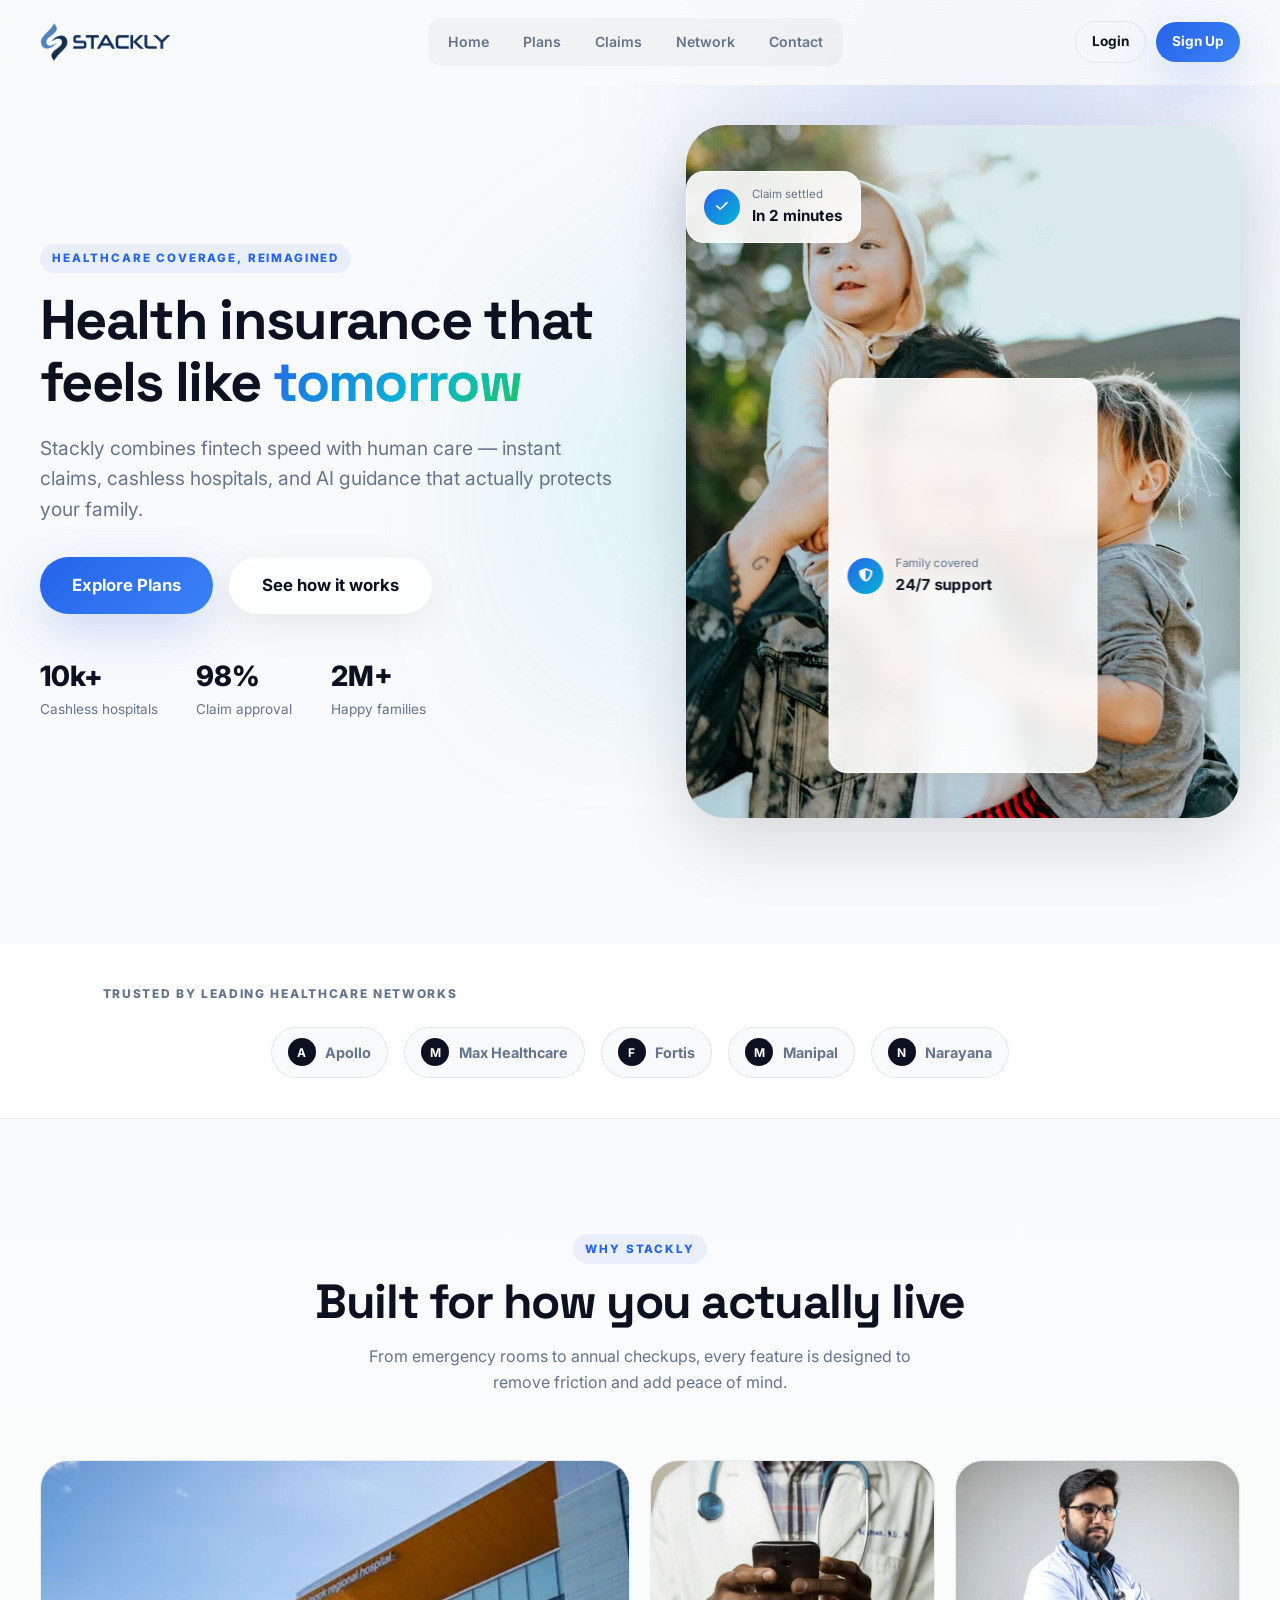
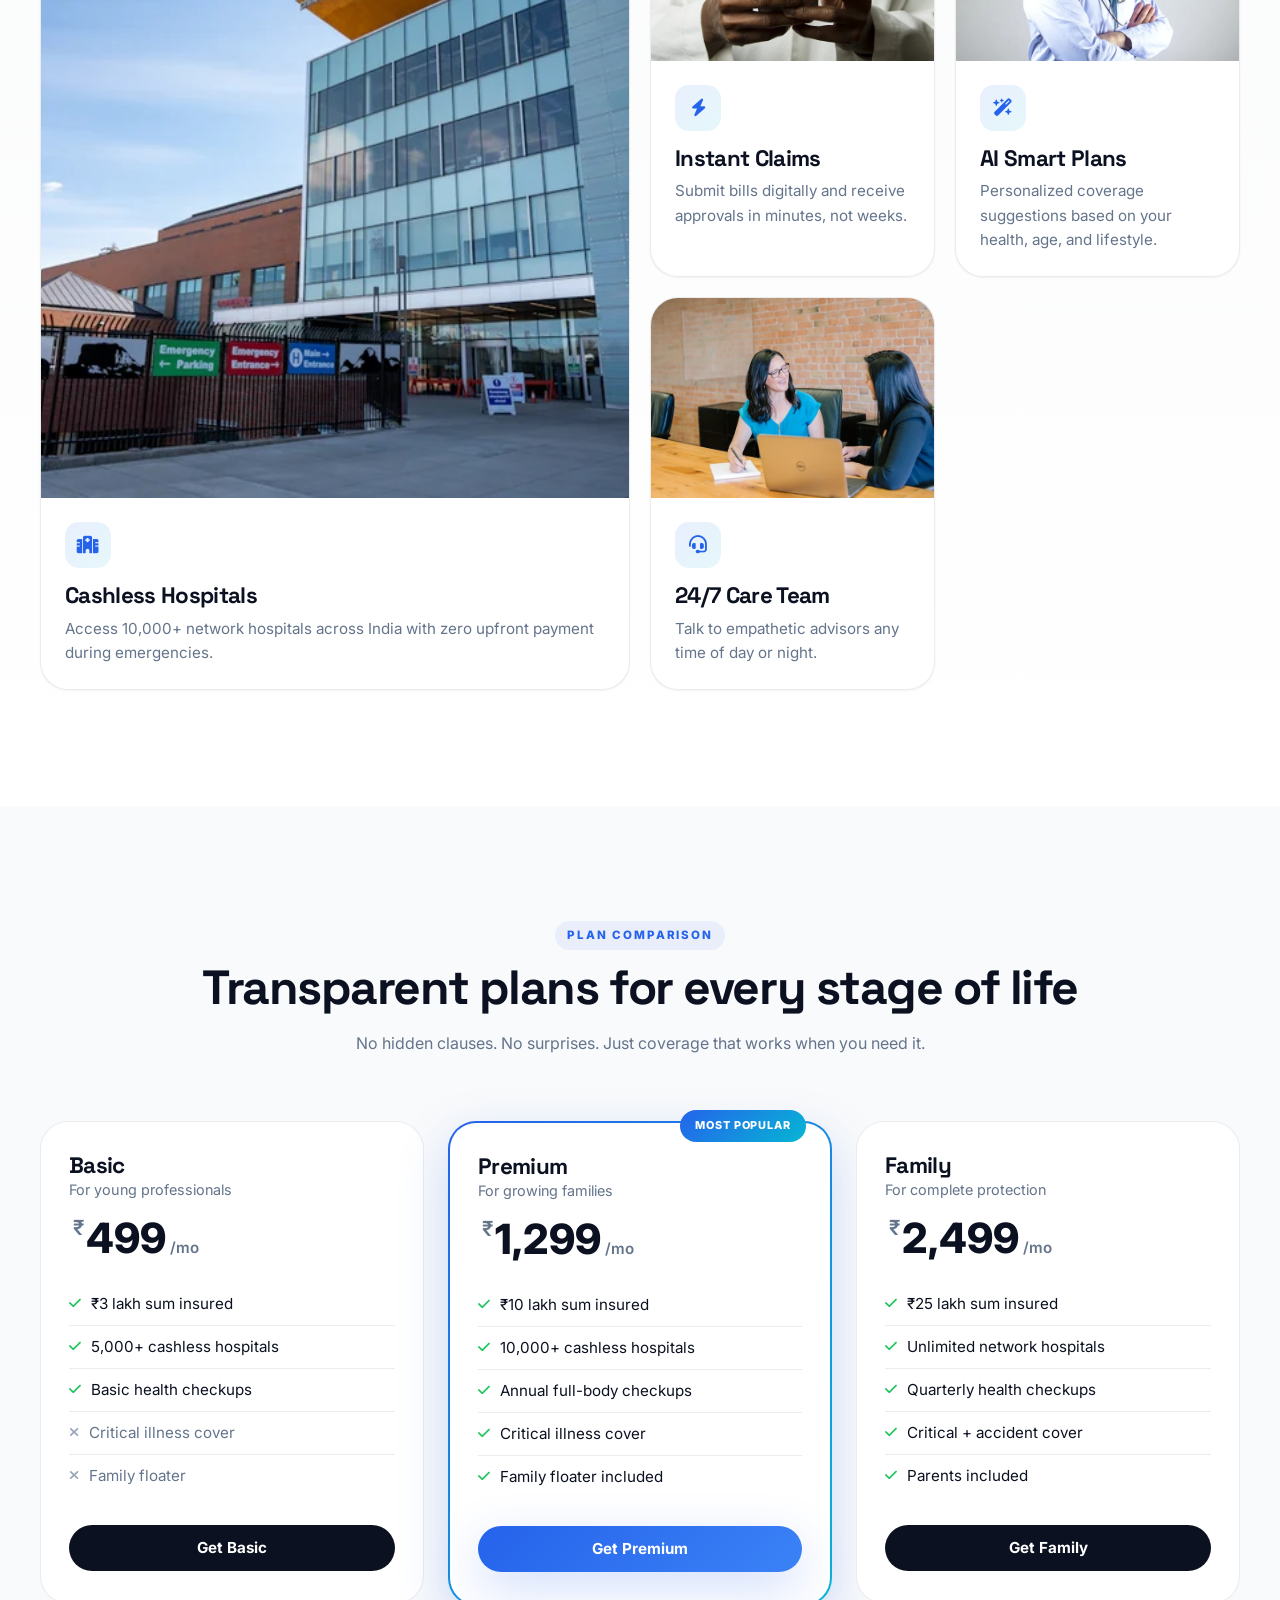
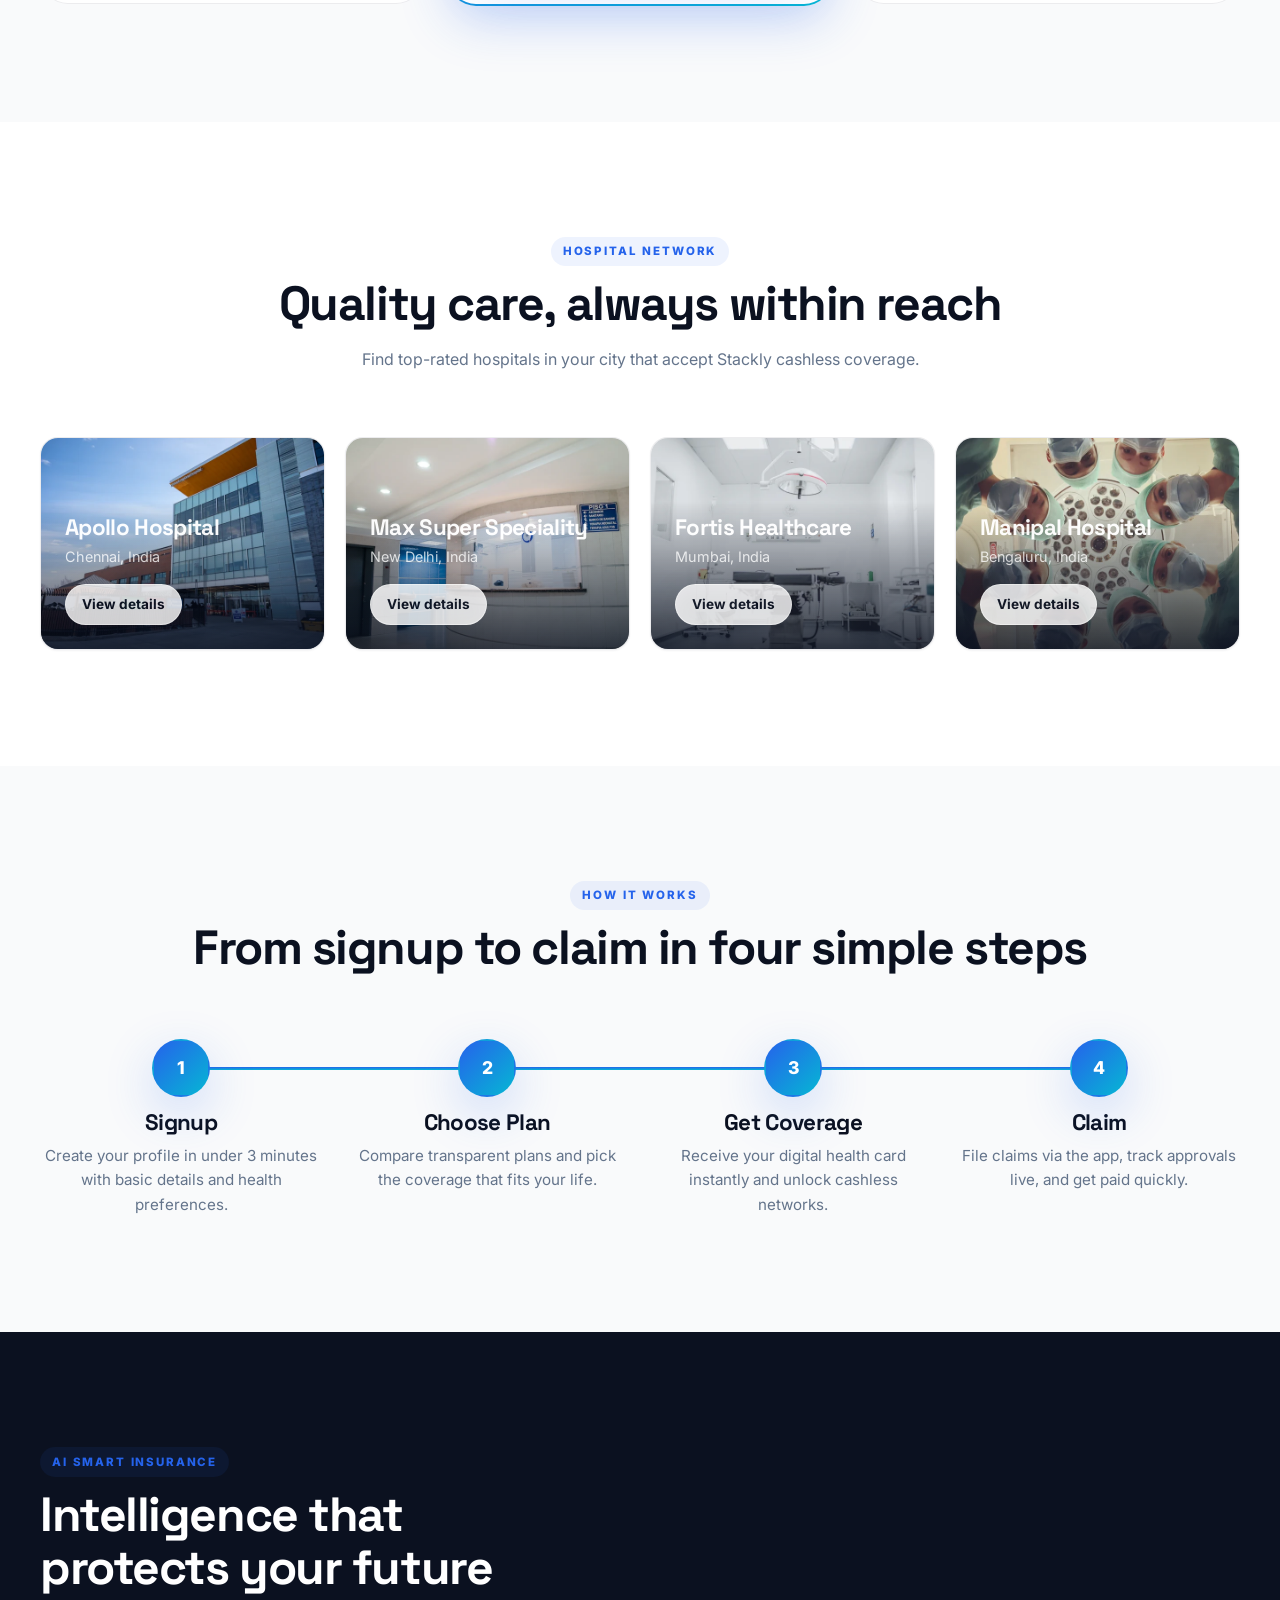
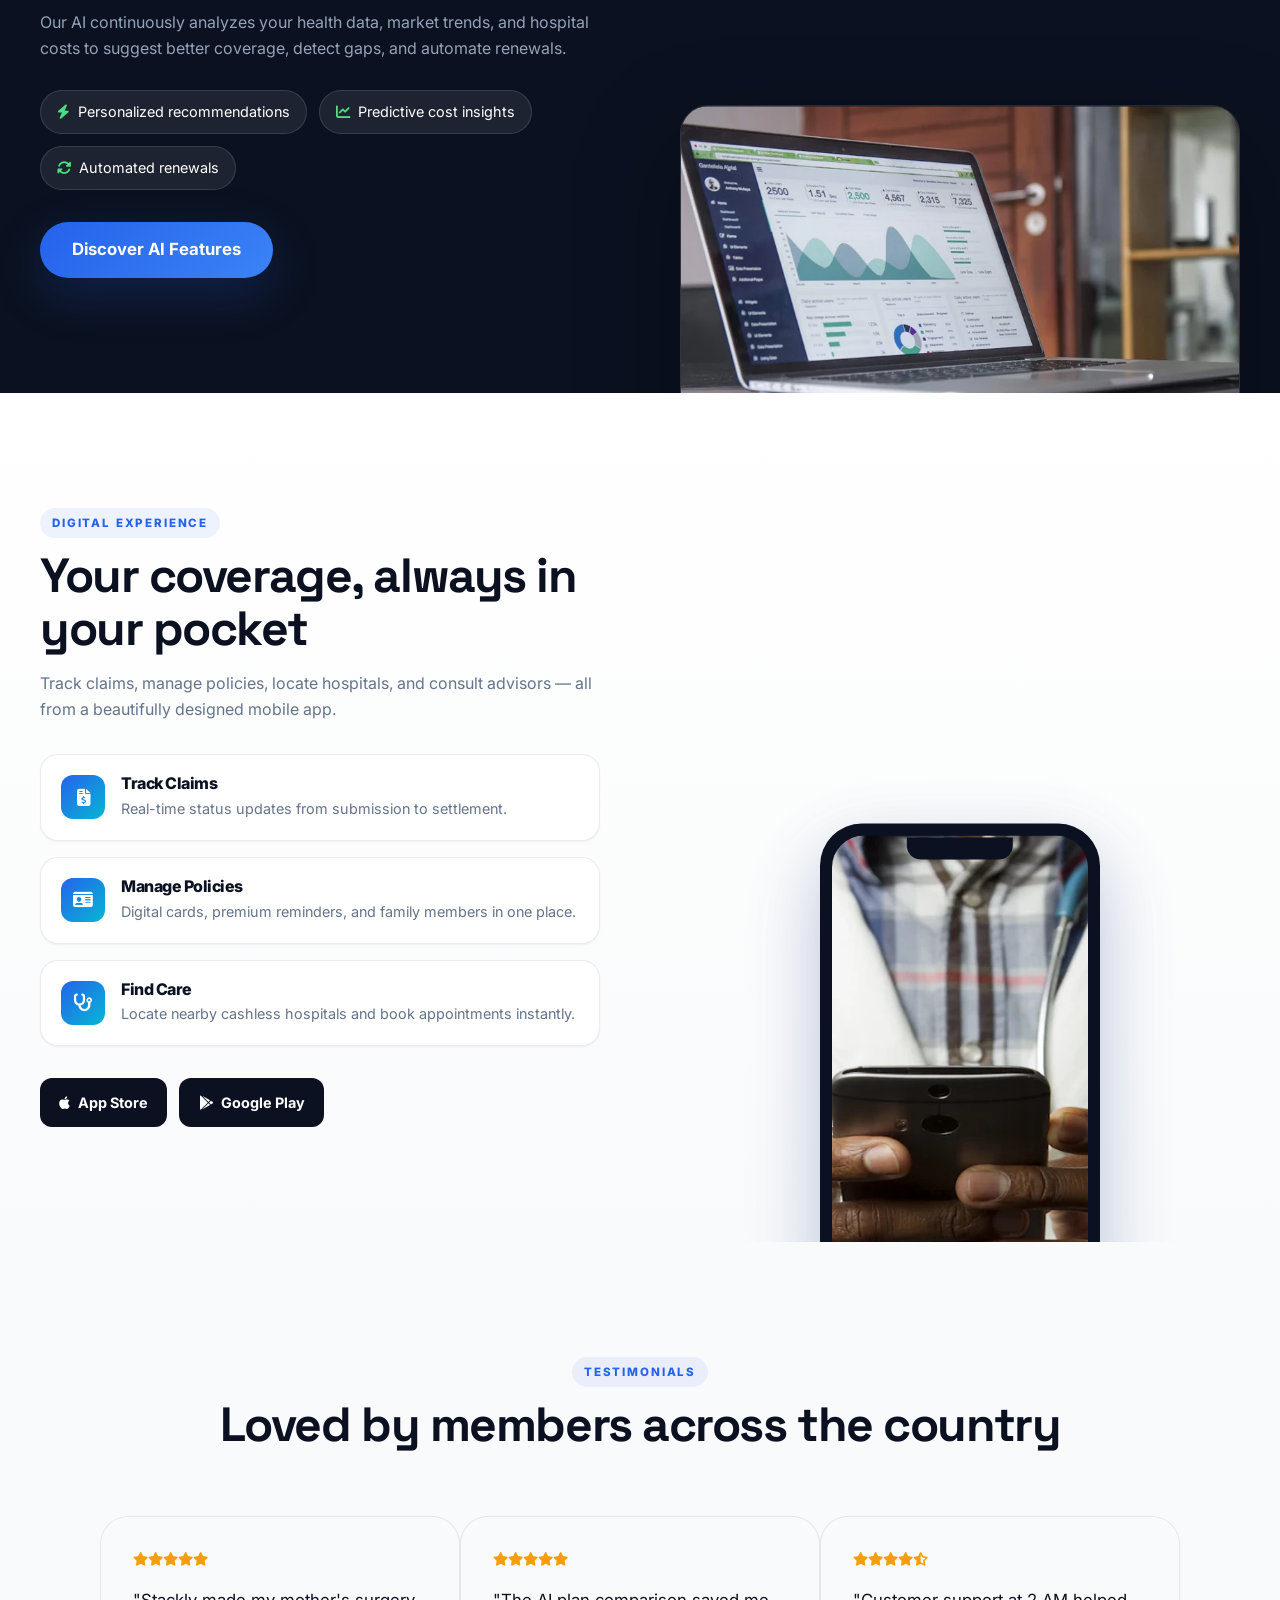
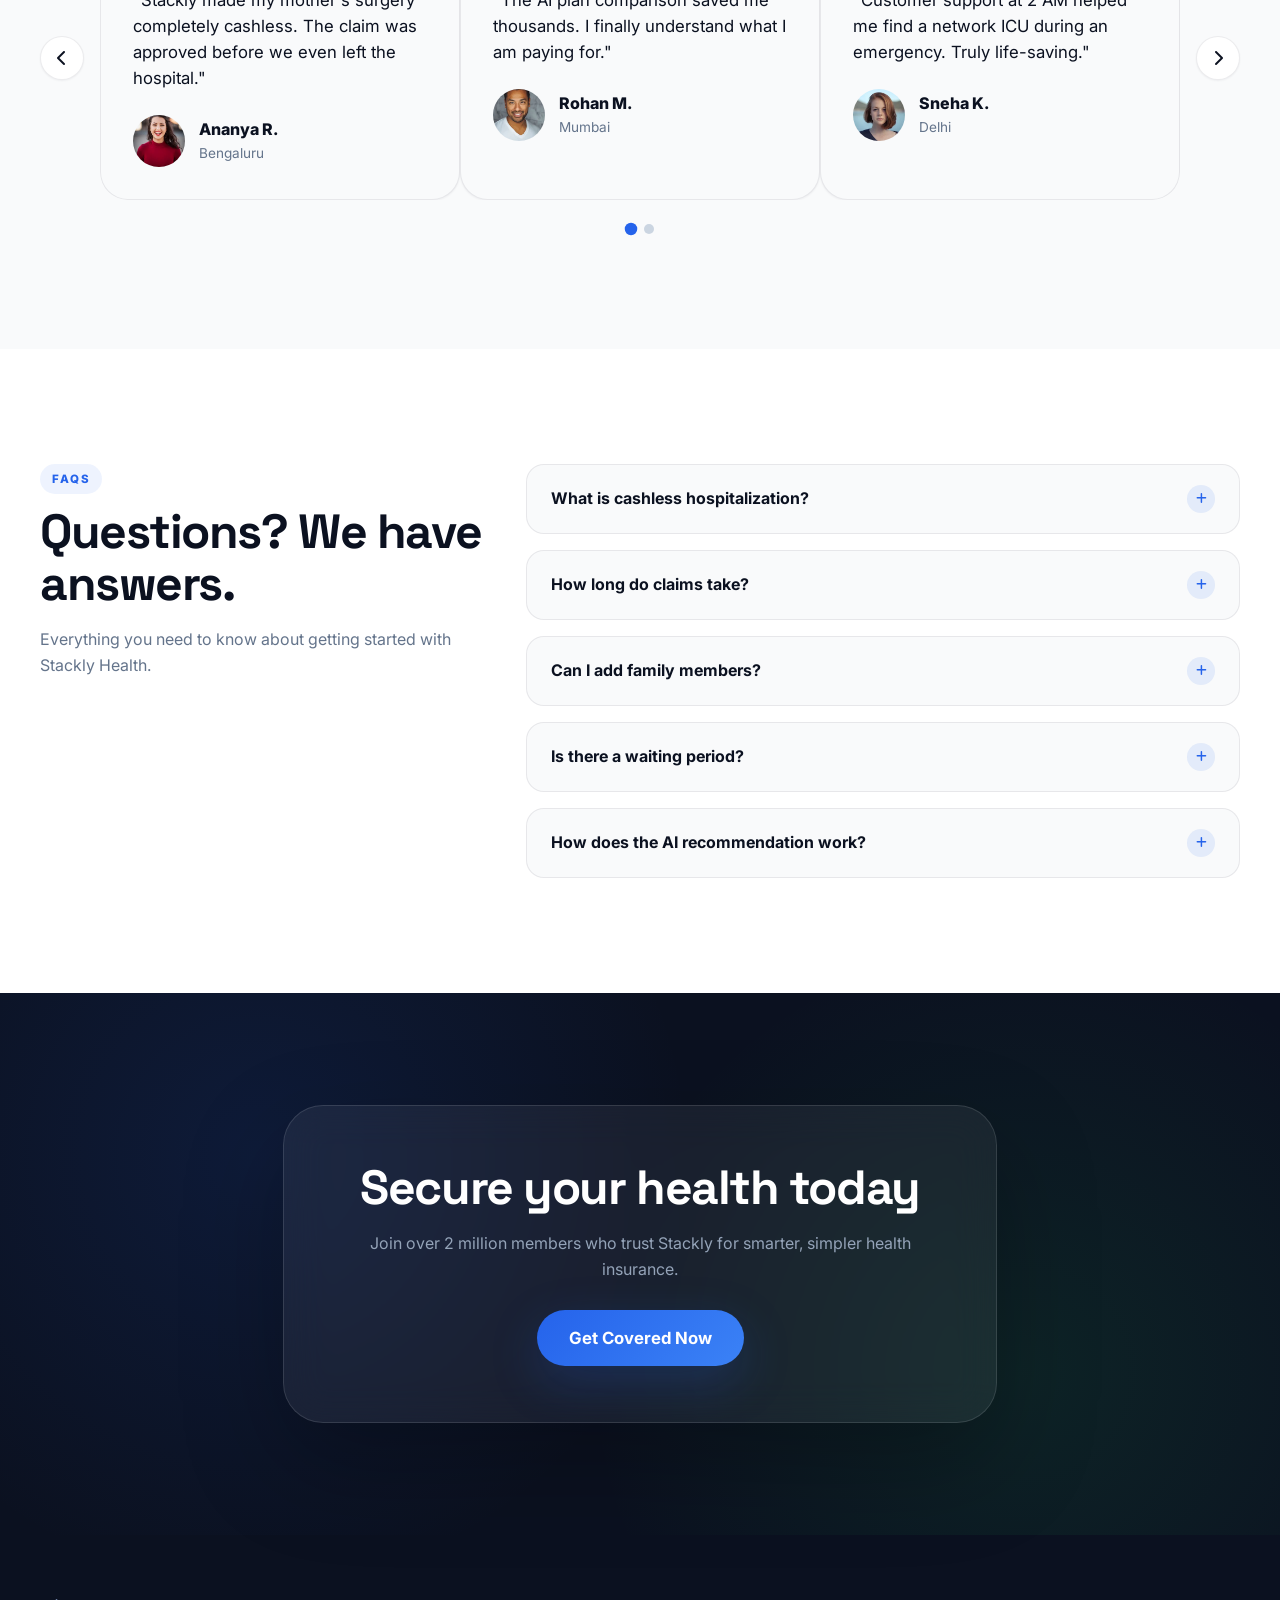
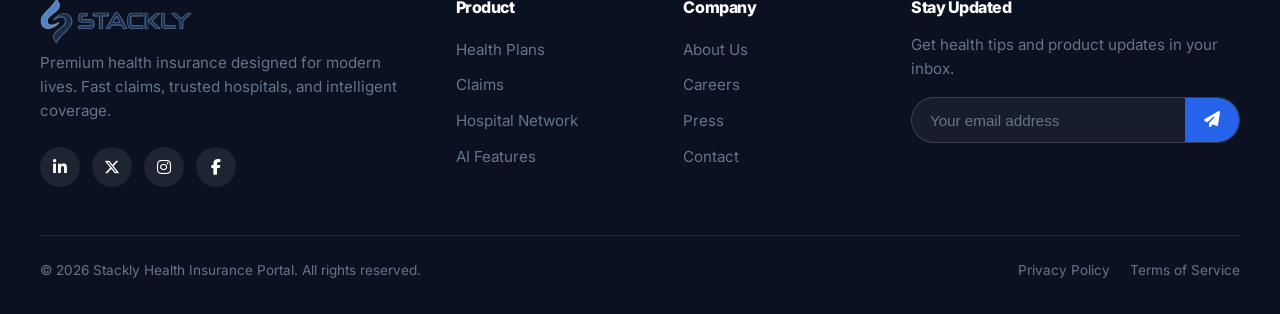
==== index.html @ 0a6baad3 "First commit" ====
<!DOCTYPE html>
<html lang="en">
<head>
  <meta charset="UTF-8" />
  <meta name="viewport" content="width=device-width, initial-scale=1.0" />
  <meta name="description" content="Stackly Health Insurance Portal - Smart health insurance, simplified." />
  <title>Stackly Health Insurance Portal</title>
  <link rel="preconnect" href="https://fonts.googleapis.com" />
  <link rel="preconnect" href="https://fonts.gstatic.com" crossorigin />
  <link href="https://fonts.googleapis.com/css2?family=Inter:wght@400;500;600;700;800&family=Space+Grotesk:wght@500;700&display=swap" rel="stylesheet" />
  <link rel="stylesheet" href="https://cdnjs.cloudflare.com/ajax/libs/font-awesome/6.5.1/css/all.min.css" />
  <link rel="stylesheet" href="styles.css" />
  <noscript><style>.reveal { opacity: 1; transform: none; }</style></noscript>
</head>
<body>
  <!-- SVG Filter for Logo Recolor -->
  <svg class="sr-only-svg" aria-hidden="true">
    <defs>
      <filter id="logoRecolor">
        <feColorMatrix type="saturate" values="0" result="gray"/>
        <feComponentTransfer result="blue">
          <feFuncR type="table" tableValues="0.145"/>
          <feFuncG type="table" tableValues="0.388"/>
          <feFuncB type="table" tableValues="0.922"/>
        </feComponentTransfer>
        <feBlend in="gray" in2="blue" mode="multiply" result="tinted"/>
        <feComponentTransfer>
          <feFuncA type="table" tableValues="0 1"/>
        </feComponentTransfer>
      </filter>
    </defs>
  </svg>

  <!-- HEADER -->
  <header class="site-header" id="header">
    <div class="container header-inner">
      <a href="index.html" class="logo" aria-label="Stackly Health home">
        <img class="logo-img" src="assets/images/logo-stackly.webp" alt="Stackly Health" width="1000" height="220" />
      </a>

      <!-- Mobile Nav Overlay -->
      <div class="mobile-nav-overlay" id="mobileNavOverlay" aria-hidden="true"></div>

      <!-- Mobile Nav Panel -->
      <nav class="mobile-nav" id="mainNav" aria-label="Primary navigation">
        <!-- Top: Brand + Close -->
        <div class="mn-header">
          <a href="#" class="mn-brand">
            <img class="mn-brand-img" src="assets/images/logo-stackly.webp" alt="Stackly Health" width="1000" height="220" />
          </a>
          <button class="mn-close" id="navClose" aria-label="Close menu">
            <i class="fa-solid fa-xmark"></i>
          </button>
        </div>

        <div class="mn-body">
          <!-- CTA Block -->
          <div class="mn-cta glass">
            <p class="mn-cta-title">Welcome to <strong>Stackly Health</strong></p>
            <p class="mn-cta-sub">Your trusted partner in smart healthcare coverage.</p>
            <div class="mn-cta-btns">
              <a href="login.html" class="btn btn-ghost btn-sm">Login</a>
              <a href="signup.html" class="btn btn-primary btn-sm">Sign Up</a>
            </div>
          </div>

          <!-- Primary Nav -->
          <div class="mn-section mn-nav-section">
            <span class="mn-section-label">Navigation</span>
            <ul class="mn-nav-list">
              <li><a href="index.html" class="mn-nav-link active"><span class="mn-nav-icon"><i class="fa-solid fa-house"></i></span><span class="mn-nav-label">Home</span><i class="fa-solid fa-chevron-right mn-nav-arrow"></i></a></li>
              <li><a href="plans.html" class="mn-nav-link"><span class="mn-nav-icon"><i class="fa-solid fa-gem"></i></span><span class="mn-nav-label">Plans</span><i class="fa-solid fa-chevron-right mn-nav-arrow"></i></a></li>
              <li><a href="claims.html" class="mn-nav-link"><span class="mn-nav-icon"><i class="fa-solid fa-file-lines"></i></span><span class="mn-nav-label">Claims</span><i class="fa-solid fa-chevron-right mn-nav-arrow"></i></a></li>
              <li><a href="network.html" class="mn-nav-link"><span class="mn-nav-icon"><i class="fa-solid fa-hospital"></i></span><span class="mn-nav-label">Network</span><i class="fa-solid fa-chevron-right mn-nav-arrow"></i></a></li>
              <li><a href="contact.html" class="mn-nav-link"><span class="mn-nav-icon"><i class="fa-solid fa-envelope"></i></span><span class="mn-nav-label">Contact</span><i class="fa-solid fa-chevron-right mn-nav-arrow"></i></a></li>
            </ul>
          </div>

          <!-- Quick Actions -->
          <div class="mn-section">
            <span class="mn-section-label">Quick Actions</span>
            <div class="mn-quick-grid">
              <a href="claims.html" class="mn-quick-pill"><i class="fa-solid fa-file-medical"></i> File a Claim</a>
              <a href="claims.html" class="mn-quick-pill"><i class="fa-solid fa-magnifying-glass-location"></i> Track Claim</a>
              <a href="network.html" class="mn-quick-pill"><i class="fa-solid fa-stethoscope"></i> Find Hospitals</a>
            </div>
          </div>

          <!-- Feature Block -->
          <div class="mn-feature">
            <div class="mn-feature-inner">
              <div class="mn-feature-stat"><i class="fa-solid fa-hospital"></i><strong>10,000+</strong><span>Cashless Hospitals</span></div>
              <div class="mn-feature-stat"><i class="fa-solid fa-chart-line"></i><strong>98%</strong><span>Claim Success</span></div>
            </div>
          </div>

          <!-- Support -->
          <div class="mn-section">
            <span class="mn-section-label">Support</span>
            <div class="mn-support-list">
              <a href="tel:+18001234567" class="mn-support-item"><span class="mn-support-icon"><i class="fa-solid fa-phone"></i></span><div><strong>Call Us</strong><span>+1 (800) 123-4567</span></div></a>
              <a href="mailto:support@stackly.health" class="mn-support-item"><span class="mn-support-icon"><i class="fa-solid fa-envelope"></i></span><div><strong>Email Support</strong><span>support@stackly.health</span></div></a>
            </div>
          </div>
        </div>

        <!-- Footer Mini -->
        <div class="mn-footer">
          <div class="mn-social">
            <a href="#" aria-label="Facebook"><i class="fa-brands fa-facebook-f"></i></a>
            <a href="#" aria-label="Twitter"><i class="fa-brands fa-x-twitter"></i></a>
            <a href="#" aria-label="LinkedIn"><i class="fa-brands fa-linkedin-in"></i></a>
            <a href="#" aria-label="Instagram"><i class="fa-brands fa-instagram"></i></a>
          </div>
          <p>&copy; 2026 Stackly Health. All rights reserved.</p>
        </div>

        <!-- Desktop-only actions -->
        <div class="mn-desktop-actions">
          <a href="login.html" class="btn btn-ghost btn-sm">Login</a>
          <a href="signup.html" class="btn btn-primary btn-sm">Sign Up</a>
        </div>
      </nav>

      <button class="menu-toggle" id="menuToggle" aria-label="Open menu" aria-expanded="false" aria-controls="mainNav">
        <span></span><span></span><span></span>
      </button>
    </div>
  </header>

  <main>
    <!-- HERO -->
    <section class="hero" id="hero">
      <div class="hero-glow" aria-hidden="true"></div>
      <div class="container hero-grid">
        <div class="hero-content">
          <span class="eyebrow">Healthcare coverage, reimagined</span>
          <h1>Health insurance that feels like <span class="gradient-text">tomorrow</span></h1>
          <p class="hero-sub">Stackly combines fintech speed with human care — instant claims, cashless hospitals, and AI guidance that actually protects your family.</p>
          <div class="hero-actions">
            <a href="#plans" class="btn btn-primary btn-lg">Explore Plans</a>
            <a href="#how-it-works" class="btn btn-glass btn-lg">See how it works</a>
          </div>
          <div class="hero-stats">
            <div class="stat"><strong>10k+</strong><span>Cashless hospitals</span></div>
            <div class="stat"><strong>98%</strong><span>Claim approval</span></div>
            <div class="stat"><strong>2M+</strong><span>Happy families</span></div>
          </div>
        </div>
        <div class="hero-visual">
          <div class="hero-image-wrap">
            <img src="assets/images/hero.webp" alt="Happy father with his children outdoors" width="900" height="1125" />
          </div>
          <div class="floating-card card-1">
            <div class="floating-icon"><i class="fa-solid fa-check"></i></div>
            <div><span>Claim settled</span><strong>In 2 minutes</strong></div>
          </div>
          <div class="floating-card card-2">
            <div class="floating-icon"><i class="fa-solid fa-shield-halved"></i></div>
            <div><span>Family covered</span><strong>24/7 support</strong></div>
          </div>
        </div>
      </div>
    </section>

    <!-- PARTNERS -->
    <section class="partners" id="partners" aria-label="Partner hospitals">
      <div class="container">
        <p class="partners-label">Trusted by leading healthcare networks</p>
        <div class="partners-row">
          <div class="partner-logo"><span class="partner-mark">A</span><span>Apollo</span></div>
          <div class="partner-logo"><span class="partner-mark">M</span><span>Max Healthcare</span></div>
          <div class="partner-logo"><span class="partner-mark">F</span><span>Fortis</span></div>
          <div class="partner-logo"><span class="partner-mark">M</span><span>Manipal</span></div>
          <div class="partner-logo"><span class="partner-mark">N</span><span>Narayana</span></div>
        </div>
      </div>
    </section>

    <!-- WHY STACKLY -->
    <section class="why" id="why-stackly">
      <div class="container">
        <div class="section-head reveal">
          <span class="eyebrow">Why Stackly</span>
          <h2>Built for how you actually live</h2>
          <p>From emergency rooms to annual checkups, every feature is designed to remove friction and add peace of mind.</p>
        </div>
        <div class="bento-grid">
          <article class="bento-card bento-lg reveal" style="--stagger:0.1s">
            <div class="bento-media"><img src="assets/images/why-hospital.webp" alt="Modern hospital building exterior" width="640" height="480" /></div>
            <div class="bento-body">
              <div class="bento-icon"><i class="fa-solid fa-hospital"></i></div>
              <h3>Cashless Hospitals</h3>
              <p>Access 10,000+ network hospitals across India with zero upfront payment during emergencies.</p>
            </div>
          </article>
          <article class="bento-card reveal" style="--stagger:0.2s">
            <div class="bento-media"><img src="assets/images/why-claims.webp" alt="Doctor using smartphone for instant claims" width="640" height="480" /></div>
            <div class="bento-body">
              <div class="bento-icon"><i class="fa-solid fa-bolt"></i></div>
              <h3>Instant Claims</h3>
              <p>Submit bills digitally and receive approvals in minutes, not weeks.</p>
            </div>
          </article>
          <article class="bento-card reveal" style="--stagger:0.3s">
            <div class="bento-media"><img src="assets/images/why-ai.webp" alt="Doctor portrait representing AI recommendations" width="640" height="480" /></div>
            <div class="bento-body">
              <div class="bento-icon"><i class="fa-solid fa-wand-magic-sparkles"></i></div>
              <h3>AI Smart Plans</h3>
              <p>Personalized coverage suggestions based on your health, age, and lifestyle.</p>
            </div>
          </article>
          <article class="bento-card reveal" style="--stagger:0.4s">
            <div class="bento-media"><img src="assets/images/why-support.webp" alt="Healthcare consultation for support" width="640" height="480" /></div>
            <div class="bento-body">
              <div class="bento-icon"><i class="fa-solid fa-headset"></i></div>
              <h3>24/7 Care Team</h3>
              <p>Talk to empathetic advisors any time of day or night.</p>
            </div>
          </article>
        </div>
      </div>
    </section>

    <!-- PLANS -->
    <section class="plans" id="plans">
      <div class="container">
        <div class="section-head reveal">
          <span class="eyebrow">Plan Comparison</span>
          <h2>Transparent plans for every stage of life</h2>
          <p>No hidden clauses. No surprises. Just coverage that works when you need it.</p>
        </div>
        <div class="plans-grid">
          <article class="plan-card reveal" style="--stagger:0.1s">
            <h3>Basic</h3>
            <p class="plan-for">For young professionals</p>
            <div class="plan-price"><span class="currency">₹</span>499<span>/mo</span></div>
            <ul class="plan-features">
              <li><i class="fa-solid fa-check"></i> ₹3 lakh sum insured</li>
              <li><i class="fa-solid fa-check"></i> 5,000+ cashless hospitals</li>
              <li><i class="fa-solid fa-check"></i> Basic health checkups</li>
              <li class="missing"><i class="fa-solid fa-xmark"></i> Critical illness cover</li>
              <li class="missing"><i class="fa-solid fa-xmark"></i> Family floater</li>
            </ul>
            <a href="#" class="btn btn-secondary btn-block">Get Basic</a>
          </article>

          <article class="plan-card plan-featured reveal" style="--stagger:0.2s">
            <div class="plan-badge">Most Popular</div>
            <h3>Premium</h3>
            <p class="plan-for">For growing families</p>
            <div class="plan-price"><span class="currency">₹</span>1,299<span>/mo</span></div>
            <ul class="plan-features">
              <li><i class="fa-solid fa-check"></i> ₹10 lakh sum insured</li>
              <li><i class="fa-solid fa-check"></i> 10,000+ cashless hospitals</li>
              <li><i class="fa-solid fa-check"></i> Annual full-body checkups</li>
              <li><i class="fa-solid fa-check"></i> Critical illness cover</li>
              <li><i class="fa-solid fa-check"></i> Family floater included</li>
            </ul>
            <a href="#" class="btn btn-primary btn-block">Get Premium</a>
          </article>

          <article class="plan-card reveal" style="--stagger:0.3s">
            <h3>Family</h3>
            <p class="plan-for">For complete protection</p>
            <div class="plan-price"><span class="currency">₹</span>2,499<span>/mo</span></div>
            <ul class="plan-features">
              <li><i class="fa-solid fa-check"></i> ₹25 lakh sum insured</li>
              <li><i class="fa-solid fa-check"></i> Unlimited network hospitals</li>
              <li><i class="fa-solid fa-check"></i> Quarterly health checkups</li>
              <li><i class="fa-solid fa-check"></i> Critical + accident cover</li>
              <li><i class="fa-solid fa-check"></i> Parents included</li>
            </ul>
            <a href="#" class="btn btn-secondary btn-block">Get Family</a>
          </article>
        </div>
      </div>
    </section>

    <!-- HOSPITAL NETWORK -->
    <section class="hospitals" id="hospitals">
      <div class="container">
        <div class="section-head reveal">
          <span class="eyebrow">Hospital Network</span>
          <h2>Quality care, always within reach</h2>
          <p>Find top-rated hospitals in your city that accept Stackly cashless coverage.</p>
        </div>
        <div class="hospital-grid">
          <article class="hospital-card reveal" style="--stagger:0.1s">
            <div class="hospital-image"><img src="assets/images/hospital-1.webp" alt="Apollo Hospital building" width="640" height="480" /></div>
            <div class="hospital-overlay">
              <h3>Apollo Hospital</h3>
              <p>Chennai, India</p>
              <a href="#" class="btn btn-sm btn-glass">View details</a>
            </div>
          </article>
          <article class="hospital-card reveal" style="--stagger:0.2s">
            <div class="hospital-image"><img src="assets/images/hospital-2.webp" alt="Max Super Speciality reception" width="640" height="480" /></div>
            <div class="hospital-overlay">
              <h3>Max Super Speciality</h3>
              <p>New Delhi, India</p>
              <a href="#" class="btn btn-sm btn-glass">View details</a>
            </div>
          </article>
          <article class="hospital-card reveal" style="--stagger:0.3s">
            <div class="hospital-image"><img src="assets/images/hospital-3.webp" alt="Fortis operating room" width="640" height="480" /></div>
            <div class="hospital-overlay">
              <h3>Fortis Healthcare</h3>
              <p>Mumbai, India</p>
              <a href="#" class="btn btn-sm btn-glass">View details</a>
            </div>
          </article>
          <article class="hospital-card reveal" style="--stagger:0.4s">
            <div class="hospital-image"><img src="assets/images/hospital-4.webp" alt="Manipal surgical team" width="640" height="480" /></div>
            <div class="hospital-overlay">
              <h3>Manipal Hospital</h3>
              <p>Bengaluru, India</p>
              <a href="#" class="btn btn-sm btn-glass">View details</a>
            </div>
          </article>
        </div>
      </div>
    </section>

    <!-- HOW IT WORKS -->
    <section class="how-it-works" id="how-it-works">
      <div class="container">
        <div class="section-head reveal">
          <span class="eyebrow">How It Works</span>
          <h2>From signup to claim in four simple steps</h2>
        </div>
        <div class="steps">
          <div class="step-line" aria-hidden="true"><span></span></div>
          <article class="step-card reveal" style="--stagger:0.1s">
            <div class="step-number">1</div>
            <h3>Signup</h3>
            <p>Create your profile in under 3 minutes with basic details and health preferences.</p>
          </article>
          <article class="step-card reveal" style="--stagger:0.2s">
            <div class="step-number">2</div>
            <h3>Choose Plan</h3>
            <p>Compare transparent plans and pick the coverage that fits your life.</p>
          </article>
          <article class="step-card reveal" style="--stagger:0.3s">
            <div class="step-number">3</div>
            <h3>Get Coverage</h3>
            <p>Receive your digital health card instantly and unlock cashless networks.</p>
          </article>
          <article class="step-card reveal" style="--stagger:0.4s">
            <div class="step-number">4</div>
            <h3>Claim</h3>
            <p>File claims via the app, track approvals live, and get paid quickly.</p>
          </article>
        </div>
      </div>
    </section>

    <!-- AI SMART INSURANCE -->
    <section class="ai" id="ai-insurance">
      <div class="container ai-grid">
        <div class="ai-content reveal">
          <span class="eyebrow">AI Smart Insurance</span>
          <h2>Intelligence that protects your future</h2>
          <p>Our AI continuously analyzes your health data, market trends, and hospital costs to suggest better coverage, detect gaps, and automate renewals.</p>
          <div class="ai-chips">
            <span class="chip"><i class="fa-solid fa-bolt"></i> Personalized recommendations</span>
            <span class="chip"><i class="fa-solid fa-chart-line"></i> Predictive cost insights</span>
            <span class="chip"><i class="fa-solid fa-rotate"></i> Automated renewals</span>
          </div>
          <a href="#" class="btn btn-primary btn-lg">Discover AI Features</a>
        </div>
        <div class="ai-visual reveal" style="--stagger:0.2s">
          <div class="glass-frame">
            <img src="assets/images/ai-dashboard.webp" alt="AI analytics dashboard on laptop" width="800" height="600" />
          </div>
        </div>
      </div>
    </section>

    <!-- MOBILE APP -->
    <section class="mobile-app" id="mobile-app">
      <div class="container mobile-grid">
        <div class="mobile-visual reveal">
          <div class="phone-mockup">
            <div class="phone-notch"></div>
            <div class="phone-screen">
              <img src="assets/images/mobile-screen.webp" alt="Stackly mobile app screen with doctor using phone" width="360" height="640" />
            </div>
          </div>
        </div>
        <div class="mobile-content reveal" style="--stagger:0.2s">
          <span class="eyebrow">Digital Experience</span>
          <h2>Your coverage, always in your pocket</h2>
          <p>Track claims, manage policies, locate hospitals, and consult advisors — all from a beautifully designed mobile app.</p>
          <div class="mobile-features">
            <div class="mobile-feature">
              <div class="mobile-icon"><i class="fa-solid fa-file-invoice-dollar"></i></div>
              <div>
                <h3>Track Claims</h3>
                <p>Real-time status updates from submission to settlement.</p>
              </div>
            </div>
            <div class="mobile-feature">
              <div class="mobile-icon"><i class="fa-solid fa-id-card"></i></div>
              <div>
                <h3>Manage Policies</h3>
                <p>Digital cards, premium reminders, and family members in one place.</p>
              </div>
            </div>
            <div class="mobile-feature">
              <div class="mobile-icon"><i class="fa-solid fa-stethoscope"></i></div>
              <div>
                <h3>Find Care</h3>
                <p>Locate nearby cashless hospitals and book appointments instantly.</p>
              </div>
            </div>
          </div>
          <div class="store-badges">
            <a href="#" aria-label="Download on App Store"><i class="fa-brands fa-apple"></i> App Store</a>
            <a href="#" aria-label="Get it on Google Play"><i class="fa-brands fa-google-play"></i> Google Play</a>
          </div>
        </div>
      </div>
    </section>

    <!-- TESTIMONIALS -->
    <section class="testimonials" id="testimonials">
      <div class="container">
        <div class="section-head reveal">
          <span class="eyebrow">Testimonials</span>
          <h2>Loved by members across the country</h2>
        </div>
        <div class="slider reveal" aria-roledescription="carousel" aria-label="Member testimonials">
          <button class="slider-arrow prev" aria-label="Previous testimonial"><i class="fa-solid fa-chevron-left"></i></button>
          <div class="slider-viewport">
            <div class="slider-track" id="testimonialTrack">
              <article class="testimonial">
                <div class="stars"><i class="fa-solid fa-star"></i><i class="fa-solid fa-star"></i><i class="fa-solid fa-star"></i><i class="fa-solid fa-star"></i><i class="fa-solid fa-star"></i></div>
                <p class="quote">"Stackly made my mother's surgery completely cashless. The claim was approved before we even left the hospital."</p>
                <div class="author"><img src="assets/images/avatar-1.webp" alt="Ananya portrait" width="60" height="60" /><div><strong>Ananya R.</strong><span>Bengaluru</span></div></div>
              </article>
              <article class="testimonial">
                <div class="stars"><i class="fa-solid fa-star"></i><i class="fa-solid fa-star"></i><i class="fa-solid fa-star"></i><i class="fa-solid fa-star"></i><i class="fa-solid fa-star"></i></div>
                <p class="quote">"The AI plan comparison saved me thousands. I finally understand what I am paying for."</p>
                <div class="author"><img src="assets/images/avatar-2.webp" alt="Rohan portrait" width="60" height="60" /><div><strong>Rohan M.</strong><span>Mumbai</span></div></div>
              </article>
              <article class="testimonial">
                <div class="stars"><i class="fa-solid fa-star"></i><i class="fa-solid fa-star"></i><i class="fa-solid fa-star"></i><i class="fa-solid fa-star"></i><i class="fa-solid fa-star-half-stroke"></i></div>
                <p class="quote">"Customer support at 2 AM helped me find a network ICU during an emergency. Truly life-saving."</p>
                <div class="author"><img src="assets/images/avatar-3.webp" alt="Sneha portrait" width="60" height="60" /><div><strong>Sneha K.</strong><span>Delhi</span></div></div>
              </article>
              <article class="testimonial">
                <div class="stars"><i class="fa-solid fa-star"></i><i class="fa-solid fa-star"></i><i class="fa-solid fa-star"></i><i class="fa-solid fa-star"></i><i class="fa-solid fa-star"></i></div>
                <p class="quote">"Beautiful app, paperless claims, and transparent pricing. This is how insurance should be."</p>
                <div class="author"><img src="assets/images/avatar-4.webp" alt="Priya portrait" width="60" height="60" /><div><strong>Priya S.</strong><span>Hyderabad</span></div></div>
              </article>
            </div>
          </div>
          <button class="slider-arrow next" aria-label="Next testimonial"><i class="fa-solid fa-chevron-right"></i></button>
        </div>
        <div class="slider-dots" id="sliderDots"></div>
      </div>
    </section>

    <!-- FAQ -->
    <section class="faq" id="faq">
      <div class="container faq-grid">
        <div class="faq-head reveal">
          <span class="eyebrow">FAQs</span>
          <h2>Questions? We have answers.</h2>
          <p>Everything you need to know about getting started with Stackly Health.</p>
        </div>
        <div class="faq-list reveal" style="--stagger:0.2s">
          <div class="faq-item">
            <button class="faq-question" aria-expanded="false"><span>What is cashless hospitalization?</span><i class="fa-solid fa-plus"></i></button>
            <div class="faq-answer"><p>Cashless hospitalization lets you get treated at network hospitals without paying upfront. Stackly settles the bill directly with the hospital.</p></div>
          </div>
          <div class="faq-item">
            <button class="faq-question" aria-expanded="false"><span>How long do claims take?</span><i class="fa-solid fa-plus"></i></button>
            <div class="faq-answer"><p>Most cashless claims are approved within minutes. Reimbursement claims are typically processed within 7 working days.</p></div>
          </div>
          <div class="faq-item">
            <button class="faq-question" aria-expanded="false"><span>Can I add family members?</span><i class="fa-solid fa-plus"></i></button>
            <div class="faq-answer"><p>Yes. Premium and Family plans support adding your spouse, children, and parents under a single policy.</p></div>
          </div>
          <div class="faq-item">
            <button class="faq-question" aria-expanded="false"><span>Is there a waiting period?</span><i class="fa-solid fa-plus"></i></button>
            <div class="faq-answer"><p>General waiting periods vary by plan. Emergency accidental coverage begins from day one on all active plans.</p></div>
          </div>
          <div class="faq-item">
            <button class="faq-question" aria-expanded="false"><span>How does the AI recommendation work?</span><i class="fa-solid fa-plus"></i></button>
            <div class="faq-answer"><p>Our AI analyzes your profile, medical history, and lifestyle goals to recommend coverage with the best value and protection.</p></div>
          </div>
        </div>
      </div>
    </section>

    <!-- FINAL CTA -->
    <section class="cta-banner" id="cta-banner">
      <div class="container cta-inner reveal">
        <div class="cta-glass">
          <h2>Secure your health today</h2>
          <p>Join over 2 million members who trust Stackly for smarter, simpler health insurance.</p>
          <a href="#plans" class="btn btn-primary btn-lg">Get Covered Now</a>
        </div>
      </div>
    </section>
  </main>

  <!-- FOOTER -->
  <footer class="site-footer" id="footer">
    <div class="container">
      <div class="footer-grid">
        <div class="footer-brand">
          <a href="#" class="logo">
            <img class="logo-img" src="assets/images/logo-stackly.webp" alt="Stackly Health" width="1000" height="220" />
          </a>
          <p>Premium health insurance designed for modern lives. Fast claims, trusted hospitals, and intelligent coverage.</p>
          <div class="socials">
            <a href="#" aria-label="LinkedIn"><i class="fa-brands fa-linkedin-in"></i></a>
            <a href="#" aria-label="Twitter"><i class="fa-brands fa-x-twitter"></i></a>
            <a href="#" aria-label="Instagram"><i class="fa-brands fa-instagram"></i></a>
            <a href="#" aria-label="Facebook"><i class="fa-brands fa-facebook-f"></i></a>
          </div>
        </div>
        <div class="footer-links">
          <h4>Product</h4>
          <ul>
            <li><a href="#plans">Health Plans</a></li>
            <li><a href="claims.html">Claims</a></li>
            <li><a href="network.html">Hospital Network</a></li>
            <li><a href="#ai-insurance">AI Features</a></li>
          </ul>
        </div>
        <div class="footer-links">
          <h4>Company</h4>
          <ul>
            <li><a href="#">About Us</a></li>
            <li><a href="#">Careers</a></li>
            <li><a href="#">Press</a></li>
            <li><a href="contact.html">Contact</a></li>
          </ul>
        </div>
        <div class="footer-newsletter">
          <h4>Stay Updated</h4>
          <p>Get health tips and product updates in your inbox.</p>
          <form class="newsletter-form" id="newsletterForm">
            <input type="email" placeholder="Your email address" required aria-label="Email address" />
            <button type="submit" aria-label="Subscribe"><i class="fa-solid fa-paper-plane"></i></button>
          </form>
        </div>
      </div>
      <div class="footer-bottom">
        <p>&copy; 2026 Stackly Health Insurance Portal. All rights reserved.</p>
        <div class="legal-links">
          <a href="#">Privacy Policy</a>
          <a href="#">Terms of Service</a>
        </div>
      </div>
    </div>
  </footer>

  <script src="script.js"></script>
</body>
</html>
---- styles.css ----
/* ===== Variables ===== */
:root {
  --primary: #2563EB;
  --primary-light: #3B82F6;
  --primary-dark: #1D4ED8;
  --accent: #22C55E;
  --accent-light: #4ADE80;
  --dark: #0B1120;
  --dark-900: #0F172A;
  --dark-800: #1E293B;
  --bg: #F9FAFB;
  --surface: #FFFFFF;
  --text: #0B1120;
  --text-muted: #64748B;
  --text-light: #94A3B8;
  --border: rgba(15, 23, 42, 0.08);
  --border-light: rgba(255, 255, 255, 0.2);

  --font-heading: 'Space Grotesk', 'Inter', system-ui, sans-serif;
  --font-body: 'Inter', system-ui, -apple-system, BlinkMacSystemFont, sans-serif;

  --radius-sm: 10px;
  --radius: 18px;
  --radius-lg: 28px;
  --radius-xl: 40px;

  --shadow-sm: 0 1px 2px rgba(11, 17, 32, 0.05);
  --shadow: 0 10px 40px rgba(11, 17, 32, 0.08);
  --shadow-lg: 0 24px 70px rgba(11, 17, 32, 0.14);
  --shadow-blue: 0 16px 50px rgba(37, 99, 235, 0.22);
  --shadow-green: 0 12px 40px rgba(34, 197, 94, 0.18);

  --transition: 0.35s cubic-bezier(0.4, 0, 0.2, 1);
  --transition-slow: 0.6s cubic-bezier(0.4, 0, 0.2, 1);
}

/* ===== Reset ===== */
*, *::before, *::after { box-sizing: border-box; margin: 0; padding: 0; }
html { scroll-behavior: smooth; overflow-x: hidden; }
body {
  font-family: var(--font-body);
  color: var(--text);
  background: var(--bg);
  line-height: 1.6;
  overflow-x: hidden;
  -webkit-font-smoothing: antialiased;
}
img, picture, video, svg { display: block; max-width: 100%; height: auto; }
a { color: inherit; text-decoration: none; }
ul, ol { list-style: none; }
button { font: inherit; cursor: pointer; border: none; background: none; }

/* ===== Typography ===== */
h1, h2, h3, h4 {
  font-family: var(--font-heading);
  font-weight: 700;
  line-height: 1.1;
  letter-spacing: -0.03em;
}
h1 { font-size: clamp(2.5rem, 7vw, 5rem); }
h2 { font-size: clamp(1.9rem, 4.5vw, 3rem); }
h3 { font-size: clamp(1.15rem, 2.2vw, 1.4rem); }
p { color: var(--text-muted); max-width: 60ch; }

.gradient-text {
  background: linear-gradient(135deg, var(--primary) 0%, #06B6D4 60%, var(--accent) 100%);
  -webkit-background-clip: text;
  background-clip: text;
  -webkit-text-fill-color: transparent;
}

/* ===== Layout ===== */
.container {
  width: 100%;
  max-width: 1280px;
  margin-inline: auto;
  padding-inline: clamp(1rem, 4vw, 2.5rem);
}
section { padding-block: clamp(4rem, 9vw, 7.5rem); position: relative; }
.section-head { text-align: center; margin-bottom: clamp(2.5rem, 5vw, 4rem); }
.section-head h2 { margin: 0.75rem auto 1rem; }
.section-head p { margin-inline: auto; font-size: clamp(1rem, 1.2vw, 1.125rem); }
.eyebrow {
  display: inline-block;
  font-size: 0.72rem;
  font-weight: 800;
  text-transform: uppercase;
  letter-spacing: 0.16em;
  color: var(--primary);
  background: rgba(37, 99, 235, 0.08);
  padding: 0.35rem 0.75rem;
  border-radius: 999px;
}

/* ===== Buttons ===== */
.btn {
  display: inline-flex;
  align-items: center;
  justify-content: center;
  gap: 0.5rem;
  padding: 0.7rem 1.5rem;
  border-radius: 999px;
  font-weight: 700;
  font-size: 0.95rem;
  transition: transform var(--transition), box-shadow var(--transition), background var(--transition), color var(--transition), border-color var(--transition);
}
.btn:hover { transform: translateY(-2px); }
.btn-lg { padding: 0.9rem 2rem; font-size: 1.05rem; }
.btn-block { width: 100%; }
.btn-sm { padding: 0.55rem 1rem; font-size: 0.85rem; }

.btn-primary {
  background: linear-gradient(135deg, var(--primary) 0%, var(--primary-light) 100%);
  color: #fff;
  box-shadow: var(--shadow-blue);
}
.btn-primary:hover { box-shadow: 0 14px 40px rgba(37, 99, 235, 0.35); }

.btn-secondary {
  background: var(--dark);
  color: #fff;
}
.btn-secondary:hover { background: var(--dark-800); }

.btn-ghost {
  border: 1.5px solid var(--border);
  color: var(--text);
  background: transparent;
}
.btn-ghost:hover { border-color: var(--primary); color: var(--primary); }

.btn-glass {
  background: rgba(255, 255, 255, 0.85);
  backdrop-filter: blur(10px);
  color: var(--text);
  border: 1px solid rgba(255, 255, 255, 0.5);
  box-shadow: var(--shadow);
}
.btn-glass:hover { background: #fff; }

/* ===== Visually hidden (SVG helper) ===== */
.sr-only-svg { position: absolute; width: 0; height: 0; }

/* ===== Glass card utility ===== */
.glass {
  background: rgba(255, 255, 255, 0.78);
  backdrop-filter: blur(18px);
  -webkit-backdrop-filter: blur(18px);
  border: 1px solid rgba(255, 255, 255, 0.6);
  box-shadow: var(--shadow);
}

/* ===== Header ===== */
.site-header {
  position: fixed;
  inset: 0 0 auto 0;
  z-index: 1000;
  background: rgba(249, 250, 251, 0.82);
  backdrop-filter: blur(16px);
  -webkit-backdrop-filter: blur(16px);
  border-bottom: 1px solid transparent;
  transition: background var(--transition), box-shadow var(--transition), border-color var(--transition), box-shadow 0.4s ease;
}
.site-header.scrolled {
  background: rgba(255, 255, 255, 0.96);
  box-shadow: 0 4px 30px rgba(11, 17, 32, 0.06);
  border-bottom-color: var(--border);
}
.header-inner {
  display: flex;
  align-items: center;
  justify-content: space-between;
  height: 72px;
  gap: 1.5rem;
}
.logo {
  display: inline-flex;
  align-items: center;
  transition: transform 0.4s cubic-bezier(0.34, 1.56, 0.64, 1);
  flex-shrink: 0;
  position: relative;
}
.logo:hover { transform: scale(1.04); }

.logo-img {
  height: 32px;
  width: auto;
  max-width: 100%;
  object-fit: contain;
  display: block;
  filter: url(#logoRecolor);
  transition: filter 0.4s ease, transform 0.4s ease;
  animation: logoReveal 0.8s cubic-bezier(0.4, 0, 0.2, 1) both;
}
.logo:hover .logo-img {
  transform: translateY(-1px);
}
@keyframes logoReveal {
  from { opacity: 0; transform: translateX(-8px) scale(0.96); }
  to { opacity: 1; transform: translateX(0) scale(1); }
}

@media (min-width: 1024px) {
  .logo-img { height: 38px; }
}
.footer-brand .logo-img {
  height: 44px;
  opacity: 0.9;
  filter: url(#logoRecolor);
}

/* Hamburger Toggle */
.menu-toggle {
  width: 44px;
  height: 44px;
  display: flex;
  flex-direction: column;
  justify-content: center;
  align-items: center;
  gap: 5px;
  z-index: 1002;
  border-radius: 12px;
  transition: background 0.3s ease;
}
.menu-toggle:hover { background: rgba(11, 17, 32, 0.04); }
.menu-toggle span {
  display: block; width: 22px; height: 2px; background: var(--text); border-radius: 2px;
  transition: transform var(--transition), opacity var(--transition);
}
.menu-toggle.active span:nth-child(1) { transform: translateY(7px) rotate(45deg); }
.menu-toggle.active span:nth-child(2) { opacity: 0; }
.menu-toggle.active span:nth-child(3) { transform: translateY(-7px) rotate(-45deg); }
.menu-toggle.active { opacity: 0; pointer-events: none; }

/* ===== Mobile Nav Overlay ===== */
.mobile-nav-overlay {
  position: fixed;
  inset: 0;
  background: rgba(11, 17, 32, 0.5);
  backdrop-filter: blur(4px);
  -webkit-backdrop-filter: blur(4px);
  z-index: 1050;
  opacity: 0;
  visibility: hidden;
  transition: opacity 0.3s ease, visibility 0.3s ease;
}
.mobile-nav-overlay.active {
  opacity: 1;
  visibility: visible;
}

/* ===== Mobile Nav Panel ===== */
.mobile-nav {
  position: fixed;
  top: 0;
  right: 0;
  width: min(100%, 420px);
  height: 100vh;
  height: 100dvh;
  background: rgba(255, 255, 255, 0.97);
  backdrop-filter: blur(24px);
  -webkit-backdrop-filter: blur(24px);
  box-shadow: -20px 0 60px rgba(11, 17, 32, 0.2);
  z-index: 1051;
  display: flex;
  flex-direction: column;
  transform: translateX(100%);
  transition: transform 0.4s cubic-bezier(0.22, 1, 0.36, 1);
  overflow: hidden;
}
.mobile-nav.open { transform: translateX(0); }

/* Nav Header */
.mn-header {
  display: flex;
  align-items: center;
  justify-content: space-between;
  padding: 1.25rem 1.5rem;
  border-bottom: 1px solid var(--border);
  flex-shrink: 0;
  animation: mnSlideIn 0.35s cubic-bezier(0.4, 0, 0.2, 1) both;
}
.mn-brand {
  display: inline-flex;
  align-items: center;
  transition: transform 0.3s ease;
  position: relative;
}
.mn-brand:hover { transform: scale(1.04); }
.mn-brand-img {
  height: 30px;
  width: auto;
  object-fit: contain;
  filter: url(#logoRecolor);
  transition: filter 0.4s ease;
}
.mn-close {
  width: 40px;
  height: 40px;
  display: grid;
  place-items: center;
  border-radius: 12px;
  font-size: 1.15rem;
  color: var(--text-muted);
  transition: background var(--transition), color var(--transition), transform 0.3s ease;
}
.mn-close:hover { background: rgba(11, 17, 32, 0.05); color: var(--text); transform: rotate(90deg); }

/* Nav Body (scrollable) */
.mn-body {
  flex: 1;
  overflow-y: auto;
  overscroll-behavior: contain;
  padding: 1.25rem 1.5rem 1.5rem;
  display: flex;
  flex-direction: column;
  gap: 1.5rem;
  -webkit-overflow-scrolling: touch;
}

/* Staggered entrance animations */
.mobile-nav.open .mn-header { animation: mnSlideIn 0.35s cubic-bezier(0.4, 0, 0.2, 1) both; }
.mobile-nav.open .mn-cta { animation: mnFadeUp 0.4s cubic-bezier(0.4, 0, 0.2, 1) 0.08s both; }
.mobile-nav.open .mn-section:nth-child(2) { animation: mnFadeUp 0.4s cubic-bezier(0.4, 0, 0.2, 1) 0.14s both; }
.mobile-nav.open .mn-section:nth-child(3) { animation: mnFadeUp 0.4s cubic-bezier(0.4, 0, 0.2, 1) 0.2s both; }
.mobile-nav.open .mn-feature { animation: mnFadeUp 0.4s cubic-bezier(0.4, 0, 0.2, 1) 0.26s both; }
.mobile-nav.open .mn-section:nth-child(5) { animation: mnFadeUp 0.4s cubic-bezier(0.4, 0, 0.2, 1) 0.32s both; }
.mobile-nav.open .mn-footer { animation: mnFadeUp 0.4s cubic-bezier(0.4, 0, 0.2, 1) 0.38s both; }

@keyframes mnSlideIn {
  from { opacity: 0; transform: translateX(20px); }
  to { opacity: 1; transform: translateX(0); }
}
@keyframes mnFadeUp {
  from { opacity: 0; transform: translateY(16px); }
  to { opacity: 1; transform: translateY(0); }
}

/* CTA Block */
.mn-cta {
  background: linear-gradient(135deg, rgba(37, 99, 235, 0.06), rgba(6, 182, 212, 0.04));
  border: 1px solid rgba(37, 99, 235, 0.1);
  border-radius: var(--radius);
  padding: 1.25rem;
}
.mn-cta-title {
  font-size: 0.92rem;
  color: var(--text);
  margin-bottom: 0.25rem;
  font-weight: 500;
}
.mn-cta-title strong { font-weight: 800; }
.mn-cta-sub {
  font-size: 0.8rem;
  color: var(--text-muted);
  margin-bottom: 1rem;
  line-height: 1.5;
}
.mn-cta-btns { display: flex; gap: 0.65rem; }
.mn-cta-btns .btn { flex: 1; }

/* Section Label */
.mn-section { display: flex; flex-direction: column; gap: 0.65rem; }
.mn-section-label {
  font-size: 0.68rem;
  font-weight: 800;
  text-transform: uppercase;
  letter-spacing: 0.12em;
  color: var(--text-light);
  padding-left: 0.25rem;
}

/* Nav List */
.mn-nav-list {
  display: flex;
  flex-direction: column;
  gap: 4px;
}
.mn-nav-link {
  display: flex;
  align-items: center;
  gap: 0.85rem;
  padding: 0.75rem 0.85rem;
  border-radius: 14px;
  font-weight: 600;
  font-size: 0.92rem;
  color: var(--text-muted);
  transition: background var(--transition), color var(--transition);
}
.mn-nav-link:hover { background: rgba(37, 99, 235, 0.05); color: var(--text); }
.mn-nav-link.active { background: rgba(37, 99, 235, 0.08); color: var(--primary); }
.mn-nav-icon {
  width: 36px;
  height: 36px;
  display: grid;
  place-items: center;
  border-radius: 10px;
  background: rgba(15, 23, 42, 0.04);
  font-size: 0.82rem;
  color: var(--text-light);
  flex-shrink: 0;
  transition: background var(--transition), color var(--transition), transform 0.3s cubic-bezier(0.34, 1.56, 0.64, 1);
}
.mn-nav-link:hover .mn-nav-icon { background: rgba(37, 99, 235, 0.08); color: var(--primary); transform: scale(1.08); }
.mn-nav-link.active .mn-nav-icon { background: rgba(37, 99, 235, 0.12); color: var(--primary); }
.mn-nav-label { flex: 1; }
.mn-nav-arrow {
  font-size: 0.65rem;
  color: var(--text-light);
  opacity: 0;
  transform: translateX(-4px);
  transition: opacity 0.25s ease, transform 0.25s ease;
}
.mn-nav-link:hover .mn-nav-arrow,
.mn-nav-link.active .mn-nav-arrow {
  opacity: 1;
  transform: translateX(0);
}

/* Quick Actions */
.mn-quick-grid {
  display: grid;
  grid-template-columns: 1fr 1fr;
  gap: 0.5rem;
}
.mn-quick-pill {
  display: flex;
  align-items: center;
  gap: 0.5rem;
  padding: 0.65rem 0.85rem;
  background: var(--surface);
  border: 1px solid var(--border);
  border-radius: 12px;
  font-size: 0.78rem;
  font-weight: 600;
  color: var(--text-muted);
  transition: border-color var(--transition), color var(--transition), box-shadow var(--transition);
}
.mn-quick-pill:hover {
  border-color: var(--primary);
  color: var(--primary);
  box-shadow: 0 2px 8px rgba(37, 99, 235, 0.08);
}
.mn-quick-pill i { font-size: 0.82rem; }
.mn-quick-pill:nth-child(3) { grid-column: span 2; }

/* Feature Block */
.mn-feature {
  background: linear-gradient(135deg, var(--primary), #06B6D4);
  border-radius: var(--radius);
  padding: 1.25rem;
  color: #fff;
  position: relative;
  overflow: hidden;
}
.mn-feature::before {
  content: '';
  position: absolute;
  width: 120px;
  height: 120px;
  background: rgba(255, 255, 255, 0.1);
  border-radius: 50%;
  top: -30px;
  right: -30px;
  pointer-events: none;
}
.mn-feature-inner {
  display: grid;
  grid-template-columns: 1fr 1fr;
  gap: 1rem;
}
.mn-feature-stat {
  display: flex;
  flex-direction: column;
  align-items: center;
  text-align: center;
  gap: 0.2rem;
}
.mn-feature-stat i { font-size: 1rem; opacity: 0.8; margin-bottom: 0.2rem; }
.mn-feature-stat strong { font-size: 1.25rem; font-weight: 800; }
.mn-feature-stat span { font-size: 0.7rem; opacity: 0.8; }

/* Support */
.mn-support-list {
  display: flex;
  flex-direction: column;
  gap: 0.5rem;
}
.mn-support-item {
  display: flex;
  align-items: center;
  gap: 0.85rem;
  padding: 0.75rem 0.85rem;
  border-radius: 14px;
  transition: background var(--transition);
}
.mn-support-item:hover { background: rgba(15, 23, 42, 0.03); }
.mn-support-icon {
  width: 36px;
  height: 36px;
  display: grid;
  place-items: center;
  border-radius: 10px;
  background: rgba(34, 197, 94, 0.08);
  color: var(--accent);
  font-size: 0.82rem;
  flex-shrink: 0;
}
.mn-support-item div { display: flex; flex-direction: column; }
.mn-support-item strong { font-size: 0.85rem; color: var(--text); font-weight: 600; }
.mn-support-item span { font-size: 0.75rem; color: var(--text-muted); }

/* Desktop Actions (hidden on mobile) */
.mn-desktop-actions {
  display: none;
}

/* Nav Footer */
.mn-footer {
  padding: 1.25rem 1.5rem;
  border-top: 1px solid var(--border);
  display: flex;
  align-items: center;
  justify-content: space-between;
  flex-shrink: 0;
}
.mn-social {
  display: flex;
  gap: 0.35rem;
}
.mn-social a {
  width: 34px;
  height: 34px;
  display: grid;
  place-items: center;
  border-radius: 10px;
  color: var(--text-light);
  font-size: 0.82rem;
  transition: background var(--transition), color var(--transition);
}
.mn-social a:hover { background: rgba(37, 99, 235, 0.08); color: var(--primary); }
.mn-footer p { font-size: 0.7rem; color: var(--text-light); }

/* Desktop: hide mobile nav, show inline nav */
@media (min-width: 1024px) {
  .mobile-nav-overlay { display: none; }
  .mobile-nav {
    position: static;
    width: auto;
    height: auto;
    background: transparent;
    backdrop-filter: none;
    box-shadow: none;
    transform: none;
    transition: none;
    flex-direction: row;
    align-items: center;
    gap: 0;
    overflow: visible;
    flex: 1;
    justify-content: center;
  }
  .mn-header { display: none; }
  .mn-body {
    display: flex;
    flex-direction: row;
    align-items: center;
    gap: 0;
    overflow: visible;
    padding: 0;
    flex: 1;
    justify-content: center;
  }
  .mn-cta, .mn-section:not(.mn-nav-section), .mn-feature { display: none; }
  .mn-footer { display: none; }
  .mn-section-label { display: none; }
  .mn-nav-section { gap: 0; }
  .mn-nav-list {
    display: flex;
    flex-direction: row;
    gap: 2px;
    background: rgba(15, 23, 42, 0.03);
    padding: 4px;
    border-radius: 14px;
  }
  .mn-nav-link {
    padding: 0.55rem 1rem;
    font-size: 0.88rem;
    font-weight: 600;
    border-radius: 11px;
    gap: 0.45rem;
    white-space: nowrap;
    color: var(--text-muted);
    transition: background 0.3s ease, color 0.3s ease, box-shadow 0.3s ease;
  }
  .mn-nav-link:hover {
    background: rgba(255, 255, 255, 0.9);
    color: var(--primary);
    box-shadow: 0 1px 4px rgba(37, 99, 235, 0.08);
  }
  .mn-nav-link.active {
    background: var(--surface);
    color: var(--primary);
    box-shadow: 0 1px 6px rgba(11, 17, 32, 0.06);
  }
  .mn-nav-icon { display: none; }
  .mn-nav-arrow { display: none; }
  .menu-toggle { display: none; }

  /* Desktop nav actions */
  .mn-desktop-actions {
    display: flex;
    align-items: center;
    gap: 0.65rem;
    flex-shrink: 0;
  }
  .mn-desktop-actions .btn {
    position: relative;
    overflow: hidden;
  }
  .mn-desktop-actions .btn-primary::after {
    content: '';
    position: absolute;
    inset: 0;
    background: linear-gradient(135deg, rgba(255,255,255,0.15), transparent);
    opacity: 0;
    transition: opacity 0.3s ease;
  }
  .mn-desktop-actions .btn-primary:hover::after { opacity: 1; }

  /* Header premium glow on scroll */
  .site-header.scrolled::after {
    content: '';
    position: absolute;
    bottom: -20px;
    left: 10%;
    right: 10%;
    height: 20px;
    background: radial-gradient(ellipse at center, rgba(37, 99, 235, 0.06) 0%, transparent 80%);
    pointer-events: none;
  }
}

/* ===== Hero ===== */
.hero {
  padding-top: 8.5rem;
  background: var(--bg);
  overflow: hidden;
}
.hero-glow {
  position: absolute;
  inset: -10% -10% auto auto;
  width: 80vw;
  height: 80vw;
  max-width: 900px;
  max-height: 900px;
  background:
    radial-gradient(circle at 60% 30%, rgba(37, 99, 235, 0.18), transparent 45%),
    radial-gradient(circle at 30% 70%, rgba(6, 182, 212, 0.12), transparent 40%),
    radial-gradient(circle at 80% 80%, rgba(34, 197, 94, 0.08), transparent 35%);
  filter: blur(40px);
  animation: glowPulse 8s ease-in-out infinite;
  pointer-events: none;
}
@keyframes glowPulse {
  0%, 100% { transform: scale(1); opacity: 1; }
  50% { transform: scale(1.08); opacity: 0.85; }
}
.hero-grid {
  display: grid;
  gap: 3rem;
  align-items: center;
  position: relative;
  z-index: 1;
}
.hero-content { max-width: 640px; }
.hero-content h1 { font-size: clamp(2.5rem, 5vw, 3.5rem); margin: 1rem 0 1.25rem; }
.hero-sub { font-size: clamp(1.05rem, 1.5vw, 1.25rem); margin-bottom: 2rem; }
.hero-actions { display: flex; flex-wrap: wrap; gap: 1rem; margin-bottom: 2.5rem; }
.hero-stats { display: flex; flex-wrap: wrap; gap: clamp(1.25rem, 3vw, 2.5rem); }
.stat { display: flex; flex-direction: column; }
.stat strong { font-size: 1.75rem; font-weight: 800; color: var(--text); }
.stat span { font-size: 0.85rem; color: var(--text-muted); }

.hero-visual { position: relative; display: grid; place-items: center; }
.hero-image-wrap {
  position: relative;
  border-radius: var(--radius-xl);
  overflow: hidden;
  box-shadow: var(--shadow-lg);
  transform: translateY(var(--parallax, 0));
}
.hero-image-wrap img { width: 100%; height: auto; object-fit: cover; }

.floating-card {
  position: absolute;
  display: inline-flex;
  align-items: center;
  gap: 0.75rem;
  background: rgba(255, 255, 255, 0.9);
  backdrop-filter: blur(12px);
  border: 1px solid rgba(255, 255, 255, 0.7);
  border-radius: var(--radius);
  padding: 0.85rem 1.1rem;
  box-shadow: var(--shadow);
  animation: float 5s ease-in-out infinite;
}
.floating-icon {
  width: 36px; height: 36px;
  display: grid; place-items: center;
  background: linear-gradient(135deg, var(--primary), #06B6D4);
  color: #fff;
  border-radius: 50%;
  font-size: 0.85rem;
}
.floating-card span { display: block; font-size: 0.72rem; color: var(--text-muted); }
.floating-card strong { display: block; font-size: 0.95rem; color: var(--text); }
.card-1 { top: 7%; left: 0.5rem; animation-delay: 0s; }
.card-2 { bottom: 8%; right: 0.5rem; animation-delay: 1.5s; }
@keyframes float {
  0%, 100% { transform: translateY(0); }
  50% { transform: translateY(-12px); }
}

/* ===== Partners ===== */
.partners { padding-block: 2.5rem; background: var(--surface); border-bottom: 1px solid var(--border); }
.partners-label {
  text-align: center;
  font-size: 0.75rem;
  font-weight: 800;
  text-transform: uppercase;
  letter-spacing: 0.14em;
  color: var(--text-muted);
  margin-bottom: 1.5rem;
}
.partners-row {
  display: flex;
  flex-wrap: wrap;
  justify-content: center;
  gap: 1rem;
}
.partner-logo {
  display: inline-flex;
  align-items: center;
  gap: 0.6rem;
  padding: 0.65rem 1rem;
  background: var(--bg);
  border: 1px solid var(--border);
  border-radius: 999px;
  font-weight: 700;
  font-size: 0.9rem;
  color: var(--text-muted);
  transition: transform var(--transition), box-shadow var(--transition), border-color var(--transition);
}
.partner-logo:hover { transform: translateY(-3px); box-shadow: var(--shadow); border-color: rgba(37,99,235,0.2); color: var(--primary); }
.partner-mark {
  width: 28px; height: 28px;
  display: grid; place-items: center;
  background: var(--dark);
  color: #fff;
  border-radius: 50%;
  font-size: 0.75rem;
}

/* ===== Why Stackly (Bento) ===== */
.why { background: linear-gradient(180deg, var(--bg) 0%, #fff 100%); }
.bento-grid {
  display: grid;
  gap: 1.25rem;
}
.bento-card {
  position: relative;
  background: var(--surface);
  border: 1px solid var(--border);
  border-radius: var(--radius-lg);
  overflow: hidden;
  box-shadow: var(--shadow-sm);
  transition: transform var(--transition), box-shadow var(--transition);
}
.bento-card:hover { transform: translateY(-6px); box-shadow: var(--shadow-lg); }
.bento-media { height: 200px; overflow: hidden; }
.bento-media img { width: 100%; height: 100%; object-fit: cover; transition: transform var(--transition-slow); }
.bento-card:hover .bento-media img { transform: scale(1.05); }
.bento-body { padding: 1.5rem; }
.bento-icon {
  width: 46px; height: 46px;
  display: grid; place-items: center;
  background: linear-gradient(135deg, rgba(37,99,235,0.1), rgba(6,182,212,0.1));
  color: var(--primary);
  border-radius: 14px;
  font-size: 1.1rem;
  margin-bottom: 1rem;
}
.bento-body h3 { margin-bottom: 0.5rem; }
.bento-body p { font-size: 0.95rem; }

/* ===== Plans ===== */
.plans { background: var(--bg); }
.plans-grid { display: grid; gap: 1.5rem; align-items: start; }
.plan-card {
  position: relative;
  background: var(--surface);
  border: 1px solid var(--border);
  border-radius: var(--radius-lg);
  padding: 2rem 1.75rem;
  transition: transform var(--transition), box-shadow var(--transition);
}
.plan-card:hover { transform: translateY(-6px); box-shadow: var(--shadow-lg); }
.plan-featured {
  background:
    linear-gradient(var(--surface), var(--surface)) padding-box,
    linear-gradient(135deg, var(--primary), #06B6D4) border-box;
  border: 2px solid transparent;
  box-shadow: var(--shadow-blue);
  transform: scale(1.02);
}
.plan-featured:hover { transform: scale(1.02) translateY(-6px); box-shadow: 0 24px 70px rgba(37, 99, 235, 0.28); }
.plan-badge {
  position: absolute;
  top: -13px;
  right: 1.5rem;
  background: linear-gradient(135deg, var(--primary), #06B6D4);
  color: #fff;
  font-size: 0.68rem;
  font-weight: 800;
  text-transform: uppercase;
  letter-spacing: 0.08em;
  padding: 0.45rem 0.95rem;
  border-radius: 999px;
}
.plan-for { font-size: 0.9rem; color: var(--text-muted); margin-bottom: 1rem; }
.plan-price {
  font-size: 2.6rem;
  font-weight: 800;
  color: var(--text);
  margin-bottom: 1.5rem;
  line-height: 1;
}
.plan-price .currency { font-size: 1.3rem; vertical-align: top; margin-right: 0.15rem; }
.plan-price span { font-size: 0.95rem; font-weight: 600; color: var(--text-muted); margin-left: 0.25rem; }
.plan-features { margin-bottom: 1.75rem; }
.plan-features li {
  display: flex;
  align-items: center;
  gap: 0.65rem;
  padding: 0.55rem 0;
  font-size: 0.95rem;
  color: var(--text);
  border-bottom: 1px solid var(--border);
}
.plan-features li:last-child { border-bottom: none; }
.plan-features li i { font-size: 0.85rem; color: var(--accent); }
.plan-features li.missing { color: var(--text-muted); }
.plan-features li.missing i { color: var(--text-light); }

/* ===== Hospitals ===== */
.hospitals { background: var(--surface); }
.hospital-grid { display: grid; gap: 1.25rem; }
.hospital-card {
  position: relative;
  border-radius: var(--radius-lg);
  overflow: hidden;
  aspect-ratio: 4 / 3;
  box-shadow: var(--shadow-sm);
  transition: transform var(--transition), box-shadow var(--transition);
}
.hospital-card:hover { transform: translateY(-6px); box-shadow: var(--shadow-lg); }
.hospital-image { position: absolute; inset: 0; }
.hospital-image img { width: 100%; height: 100%; object-fit: cover; transition: transform var(--transition-slow); }
.hospital-card:hover .hospital-image img { transform: scale(1.08); }
.hospital-overlay {
  position: absolute;
  inset: 0;
  display: flex;
  flex-direction: column;
  justify-content: flex-end;
  padding: 1.5rem;
  background: linear-gradient(180deg, transparent 30%, rgba(11,17,32,0.85) 100%);
  color: #fff;
  opacity: 0.95;
  transition: opacity var(--transition);
}
.hospital-overlay h3 { color: #fff; margin-bottom: 0.25rem; }
.hospital-overlay p { color: rgba(255,255,255,0.8); font-size: 0.9rem; margin-bottom: 1rem; }
.hospital-overlay .btn { align-self: flex-start; }

/* ===== How It Works ===== */
.how-it-works { background: var(--bg); }
.steps { position: relative; display: grid; gap: 2rem; }
.step-line {
  position: absolute;
  top: 28px;
  left: 28px;
  width: 3px;
  height: calc(100% - 56px);
  background: var(--border);
  border-radius: 2px;
  z-index: 0;
}
.step-line span { display: block; width: 100%; height: 0; background: linear-gradient(180deg, var(--primary), #06B6D4); border-radius: 2px; transition: height 1.2s cubic-bezier(0.4,0,0.2,1); }
.step-line.active span { height: 100%; }
.step-card {
  position: relative;
  padding-left: 5rem;
  z-index: 1;
}
.step-number {
  position: absolute;
  left: 0;
  top: 0;
  width: 58px;
  height: 58px;
  display: grid;
  place-items: center;
  background: var(--surface);
  border: 2px solid var(--border);
  border-radius: 50%;
  font-weight: 800;
  color: var(--text-muted);
  font-size: 1.1rem;
  transition: background var(--transition), border-color var(--transition), color var(--transition);
}
.step-card.reveal.active .step-number {
  background: linear-gradient(135deg, var(--primary), #06B6D4);
  border-color: transparent;
  color: #fff;
  box-shadow: var(--shadow-blue);
}
.step-card h3 { margin-bottom: 0.5rem; }
.step-card p { font-size: 0.95rem; }

/* ===== AI Section ===== */
.ai { background: var(--dark); color: #fff; overflow: hidden; }
.ai-grid { display: grid; gap: 3rem; align-items: center; }
.ai-content h2 { color: #fff; margin: 0.75rem 0 1rem; }
.ai-content p { color: var(--text-light); margin-bottom: 1.75rem; }
.ai-chips { display: flex; flex-wrap: wrap; gap: 0.75rem; margin-bottom: 2rem; }
.chip {
  display: inline-flex;
  align-items: center;
  gap: 0.5rem;
  padding: 0.6rem 1rem;
  background: rgba(255,255,255,0.08);
  border: 1px solid rgba(255,255,255,0.12);
  border-radius: 999px;
  font-size: 0.9rem;
  color: #fff;
}
.chip i { color: var(--accent-light); }
.ai-visual { position: relative; }
.glass-frame {
  border-radius: var(--radius-lg);
  overflow: hidden;
  border: 1px solid rgba(255,255,255,0.15);
  box-shadow: 0 40px 100px rgba(0,0,0,0.35);
}
.glass-frame img { width: 100%; height: auto; }

/* ===== Mobile App ===== */
.mobile-app { background: linear-gradient(180deg, #fff 0%, var(--bg) 100%); }
.mobile-grid { display: grid; gap: 3rem; align-items: center; }
.mobile-visual { display: grid; place-items: center; }
.phone-mockup {
  position: relative;
  width: min(280px, 80vw);
  aspect-ratio: 9 / 19;
  background: var(--dark);
  border-radius: 42px;
  padding: 12px;
  box-shadow: var(--shadow-lg), 0 30px 80px rgba(37,99,235,0.15);
}
.phone-notch {
  position: absolute;
  top: 14px;
  left: 50%;
  transform: translateX(-50%);
  width: 38%;
  height: 22px;
  background: var(--dark);
  border-radius: 0 0 14px 14px;
  z-index: 2;
}
.phone-screen {
  width: 100%;
  height: 100%;
  border-radius: 32px;
  overflow: hidden;
  background: var(--surface);
}
.phone-screen img { width: 100%; height: 100%; object-fit: cover; }
.mobile-content h2 { margin: 0.75rem 0 1rem; }
.mobile-content > p { margin-bottom: 2rem; }
.mobile-features { display: grid; gap: 1rem; margin-bottom: 2rem; }
.mobile-feature {
  display: flex;
  gap: 1rem;
  align-items: flex-start;
  background: var(--surface);
  padding: 1.25rem;
  border-radius: var(--radius);
  border: 1px solid var(--border);
  box-shadow: var(--shadow-sm);
  transition: transform var(--transition), box-shadow var(--transition);
}
.mobile-feature:hover { transform: translateY(-4px); box-shadow: var(--shadow); }
.mobile-icon {
  flex-shrink: 0;
  width: 44px; height: 44px;
  display: grid; place-items: center;
  background: linear-gradient(135deg, var(--primary), #06B6D4);
  color: #fff;
  border-radius: 12px;
  font-size: 1.1rem;
}
.mobile-feature h3 { font-family: var(--font-body); font-weight: 800; font-size: 1rem; margin-bottom: 0.25rem; }
.mobile-feature p { font-size: 0.9rem; }
.store-badges { display: flex; flex-wrap: wrap; gap: 0.75rem; }
.store-badges a {
  display: inline-flex;
  align-items: center;
  gap: 0.5rem;
  padding: 0.8rem 1.2rem;
  background: var(--dark);
  color: #fff;
  border-radius: 12px;
  font-weight: 700;
  font-size: 0.9rem;
  transition: transform var(--transition), background var(--transition);
}
.store-badges a:hover { transform: translateY(-2px); background: var(--dark-800); }

/* ===== Testimonials ===== */
.testimonials { background: var(--bg); }
.slider { position: relative; display: flex; align-items: center; gap: 1rem; }
.slider-viewport { flex: 1; overflow: hidden; border-radius: var(--radius-lg); }
.slider-track { display: flex; transition: transform var(--transition-slow); }
.testimonial {
  flex: 0 0 100%;
  padding: 2rem;
  background: var(--surface);
  border: 1px solid var(--border);
  border-radius: var(--radius-lg);
  box-shadow: var(--shadow-sm);
}
.stars { color: #F59E0B; font-size: 0.85rem; margin-bottom: 1rem; }
.quote { font-size: 1.05rem; color: var(--text); margin-bottom: 1.5rem; line-height: 1.55; }
.author { display: flex; align-items: center; gap: 0.85rem; }
.author img { width: 52px; height: 52px; border-radius: 50%; object-fit: cover; }
.author strong { display: block; font-weight: 800; color: var(--text); }
.author span { display: block; font-size: 0.85rem; color: var(--text-muted); }
.slider-arrow {
  width: 44px; height: 44px;
  flex-shrink: 0;
  display: grid; place-items: center;
  background: var(--surface);
  border: 1px solid var(--border);
  border-radius: 50%;
  color: var(--text);
  box-shadow: var(--shadow-sm);
  transition: background var(--transition), color var(--transition), transform var(--transition);
}
.slider-arrow:hover { background: var(--primary); color: #fff; transform: scale(1.05); }
.slider-dots { display: flex; justify-content: center; gap: 0.5rem; margin-top: 1.5rem; }
.slider-dots button {
  width: 10px; height: 10px;
  border-radius: 50%;
  background: #CBD5E1;
  transition: background var(--transition), transform var(--transition);
}
.slider-dots button.active { background: var(--primary); transform: scale(1.25); }

/* ===== FAQ ===== */
.faq { background: var(--surface); }
.faq-grid { display: grid; gap: 2.5rem; }
.faq-head h2 { margin: 0.75rem 0 1rem; }
.faq-list { display: grid; gap: 1rem; }
.faq-item {
  background: var(--bg);
  border: 1px solid var(--border);
  border-radius: var(--radius);
  overflow: hidden;
  transition: box-shadow var(--transition);
}
.faq-item.active { box-shadow: var(--shadow); }
.faq-question {
  width: 100%;
  display: flex;
  align-items: center;
  justify-content: space-between;
  gap: 1rem;
  padding: 1.25rem 1.5rem;
  font-weight: 700;
  color: var(--text);
  text-align: left;
}
.faq-question i {
  width: 28px; height: 28px;
  display: grid; place-items: center;
  background: rgba(37,99,235,0.1);
  color: var(--primary);
  border-radius: 50%;
  font-size: 0.75rem;
  transition: transform var(--transition), background var(--transition), color var(--transition);
  flex-shrink: 0;
}
.faq-item.active .faq-question i { transform: rotate(45deg); background: var(--primary); color: #fff; }
.faq-answer { max-height: 0; overflow: hidden; transition: max-height var(--transition-slow); }
.faq-answer p { padding: 0 1.5rem 1.25rem; font-size: 0.95rem; }

/* ===== CTA Banner ===== */
.cta-banner {
  padding-block: clamp(4rem, 10vw, 7rem);
  background:
    radial-gradient(circle at 20% 30%, rgba(37,99,235,0.12), transparent 40%),
    radial-gradient(circle at 80% 70%, rgba(34,197,94,0.1), transparent 40%),
    var(--dark);
}
.cta-inner { text-align: center; }
.cta-glass {
  display: inline-block;
  max-width: 760px;
  padding: clamp(2rem, 5vw, 3.5rem);
  background: rgba(255,255,255,0.06);
  backdrop-filter: blur(20px);
  border: 1px solid rgba(255,255,255,0.12);
  border-radius: var(--radius-xl);
  box-shadow: 0 40px 100px rgba(0,0,0,0.25);
}
.cta-glass h2 { color: #fff; margin-bottom: 1rem; }
.cta-glass p { color: var(--text-light); margin-inline: auto; margin-bottom: 1.75rem; }

/* ===== Footer ===== */
.site-footer { background: var(--dark); color: var(--text-light); padding-block: 4rem 2rem; }
.footer-grid { display: grid; gap: 2.5rem; margin-bottom: 3rem; }
.footer-brand p { color: var(--text-muted); margin-bottom: 1.5rem; font-size: 0.95rem; }
.socials { display: flex; gap: 0.75rem; }
.socials a {
  width: 40px; height: 40px;
  display: grid; place-items: center;
  background: rgba(255,255,255,0.08);
  color: #fff;
  border-radius: 50%;
  transition: background var(--transition), transform var(--transition), color var(--transition);
}
.socials a:hover { background: var(--primary); color: #fff; transform: translateY(-3px); }
.footer-links h4 { font-family: var(--font-body); font-weight: 800; color: #fff; margin-bottom: 1.25rem; font-size: 1rem; }
.footer-links li { margin-bottom: 0.65rem; }
.footer-links a { font-size: 0.95rem; color: var(--text-muted); transition: color var(--transition); }
.footer-links a:hover { color: var(--primary-light); }
.footer-newsletter h4 { font-family: var(--font-body); font-weight: 800; color: #fff; margin-bottom: 1rem; font-size: 1rem; }
.footer-newsletter p { color: var(--text-muted); font-size: 0.95rem; margin-bottom: 1rem; }
.newsletter-form {
  display: flex;
  border: 1px solid rgba(255,255,255,0.15);
  border-radius: 999px;
  overflow: hidden;
  background: rgba(255,255,255,0.05);
}
.newsletter-form input {
  flex: 1;
  padding: 0.85rem 1.1rem;
  background: transparent;
  border: none;
  color: #fff;
  font-size: 0.95rem;
  outline: none;
}
.newsletter-form input::placeholder { color: var(--text-muted); }
.newsletter-form button {
  padding: 0 1.2rem;
  background: var(--primary);
  color: #fff;
  transition: background var(--transition);
}
.newsletter-form button:hover { background: var(--primary-dark); }
.footer-bottom {
  display: flex;
  flex-direction: column;
  gap: 1rem;
  align-items: center;
  border-top: 1px solid rgba(255,255,255,0.1);
  padding-top: 1.5rem;
  font-size: 0.85rem;
  color: var(--text-muted);
}
.legal-links { display: flex; gap: 1.25rem; }
.legal-links a { color: var(--text-muted); transition: color var(--transition); }
.legal-links a:hover { color: var(--primary-light); }

/* ===== Reveal animations ===== */
.reveal {
  opacity: 0;
  transform: translateY(24px);
  transition: opacity 0.7s cubic-bezier(0.4,0,0.2,1), transform 0.7s cubic-bezier(0.4,0,0.2,1);
  transition-delay: var(--stagger, 0s);
}
.reveal.active, .reveal.visible { opacity: 1; transform: translateY(0); }

/* ===== Focus ===== */
a:focus-visible, button:focus-visible {
  outline: 2px solid var(--primary);
  outline-offset: 3px;
}

/* ===== Plans Page ===== */
.plans-hero {
  position: relative;
  padding-top: 8.5rem;
  background: var(--bg);
  overflow: hidden;
}
.plans-hero .hero-glow {
  position: absolute;
  inset: -10% -10% auto auto;
  width: 60vw;
  height: 60vw;
  max-width: 700px;
  max-height: 700px;
  background: radial-gradient(circle, rgba(37,99,235,0.15), transparent 60%);
  filter: blur(40px);
  animation: glowPulse 8s ease-in-out infinite;
  pointer-events: none;
  z-index: 0;
}
.plans-hero .hero-bg-image {
  position: absolute;
  inset: 0;
  z-index: 0;
  opacity: 0.08;
  pointer-events: none;
}
.plans-hero .hero-bg-image img {
  width: 100%;
  height: 100%;
  object-fit: cover;
}
.plans-hero .hero-grid { gap: 3rem; align-items: center; position: relative; z-index: 1; }
.plans-hero .hero-content { max-width: 640px; }
.plans-hero .hero-sub { font-size: clamp(1.05rem, 1.5vw, 1.25rem); margin-bottom: 2rem; }
.plans-hero .hero-actions { display: flex; flex-wrap: wrap; gap: 1rem; margin-bottom: 2.5rem; }

.plans-hero-visual { position: relative; height: 360px; }
.floating-plan {
  position: absolute;
  background: rgba(255, 255, 255, 0.92);
  backdrop-filter: blur(12px);
  border: 1px solid rgba(255, 255, 255, 0.7);
  border-radius: var(--radius);
  padding: 1rem;
  box-shadow: var(--shadow);
  animation: float 5s ease-in-out infinite;
  text-align: center;
  overflow: hidden;
  transition: transform var(--transition), box-shadow var(--transition);
}
.floating-plan:hover { transform: translateY(-6px) !important; box-shadow: var(--shadow-lg); }
.plan-thumb { width: 160px; height: 100px; border-radius: var(--radius-sm); overflow: hidden; margin-bottom: 0.75rem; }
.plan-thumb img { width: 100%; height: 100%; object-fit: cover; }
.floating-plan h4 { font-family: var(--font-heading); font-weight: 700; margin-bottom: 0.25rem; color: var(--text); font-size: 1rem; }
.floating-plan p { font-weight: 800; color: var(--primary); font-size: 0.95rem; margin-bottom: 0; }
.card-1 { top: 5%; left: 0; animation-delay: 0s; }
.card-2 { top: 35%; left: 50%; transform: translateX(-50%); animation-delay: 1.5s; }
.card-3 { bottom: 0; right: 0; animation-delay: 3s; }

.filter-toggle {
  position: relative;
  background: var(--surface);
  padding: 2rem 0;
  border-top: 1px solid var(--border);
  border-bottom: 1px solid var(--border);
  overflow: hidden;
}
.filter-bg {
  position: absolute;
  inset: 0;
  opacity: 0.06;
  pointer-events: none;
}
.filter-bg img {
  width: 100%;
  height: 100%;
  object-fit: cover;
}
.filter-toggle .container { display: flex; flex-direction: column; align-items: center; gap: 1.5rem; position: relative; z-index: 1; }
.toggle-group {
  display: inline-flex;
  background: var(--bg);
  border-radius: 999px;
  padding: 0.35rem;
  border: 1px solid var(--border);
}
.toggle-btn {
  padding: 0.6rem 1.5rem;
  border-radius: 999px;
  font-weight: 700;
  color: var(--text-muted);
  transition: background var(--transition), color var(--transition);
}
.toggle-btn.active {
  background: var(--primary);
  color: #fff;
}
.billing-toggle {
  display: flex;
  align-items: center;
  gap: 1rem;
  font-weight: 600;
  color: var(--text-muted);
}
.discount {
  font-size: 0.8rem;
  color: var(--accent);
  font-weight: 700;
}
.switch {
  position: relative;
  display: inline-block;
  width: 50px;
  height: 28px;
}
.switch input { opacity: 0; width: 0; height: 0; }
.toggle-slider {
  position: absolute;
  cursor: pointer;
  top: 0; left: 0; right: 0; bottom: 0;
  background-color: #CBD5E1;
  transition: var(--transition);
}
.toggle-slider.round { border-radius: 34px; }
.toggle-slider.round:before {
  position: absolute;
  content: "";
  height: 22px;
  width: 22px;
  left: 3px;
  bottom: 3px;
  background-color: white;
  transition: var(--transition);
  border-radius: 50%;
}
input:checked + .slider { background-color: var(--primary); }
input:checked + .slider:before { transform: translateX(22px); }

.pricing-cards .plans-grid { display: grid; gap: 1.5rem; align-items: start; }
.pricing-cards .plan-card {
  position: relative;
  background: var(--surface);
  border: 1px solid var(--border);
  border-radius: var(--radius-lg);
  padding: 0;
  transition: transform var(--transition), box-shadow var(--transition);
  overflow: hidden;
}
.pricing-cards .plan-card:hover { transform: translateY(-6px); box-shadow: var(--shadow-lg); }
.pricing-cards .plan-card-img {
  height: 180px;
  overflow: hidden;
  border-radius: var(--radius) var(--radius) 0 0;
}
.pricing-cards .plan-card-img img {
  width: 100%;
  height: 100%;
  object-fit: cover;
  transition: transform var(--transition-slow);
}
.pricing-cards .plan-card:hover .plan-card-img img { transform: scale(1.05); }
.pricing-cards .plan-card-body { padding: 1.5rem 1.75rem; }
.pricing-cards .plan-badge {
  position: absolute;
  top: 10px;
  right: 10px;
  background: linear-gradient(135deg, var(--primary), #06B6D4);
  color: #fff;
  font-size: 0.68rem;
  font-weight: 800;
  text-transform: uppercase;
  letter-spacing: 0.08em;
  padding: 0.45rem 0.95rem;
  border-radius: 999px;
  z-index: 2;
}
.pricing-cards .plan-for { font-size: 0.9rem; color: var(--text-muted); margin-bottom: 1rem; }
.pricing-cards .plan-price {
  font-size: 2.6rem;
  font-weight: 800;
  color: var(--text);
  margin-bottom: 1.5rem;
  line-height: 1;
}
.pricing-cards .plan-price .currency { font-size: 1.3rem; vertical-align: top; margin-right: 0.15rem; }
.pricing-cards .plan-price .period { font-size: 0.95rem; font-weight: 600; color: var(--text-muted); margin-left: 0.25rem; }
.pricing-cards .plan-features { margin-bottom: 1.75rem; }
.pricing-cards .plan-features li {
  display: flex;
  align-items: center;
  gap: 0.65rem;
  padding: 0.55rem 0;
  font-size: 0.95rem;
  color: var(--text);
  border-bottom: 1px solid var(--border);
}
.pricing-cards .plan-features li:last-child { border-bottom: none; }
.pricing-cards .plan-features li i { font-size: 0.85rem; color: var(--accent); }
.pricing-cards .plan-features li.missing { color: var(--text-muted); }
.pricing-cards .plan-features li.missing i { color: var(--text-light); }

.comparison { background: var(--bg); }
.table-wrap { overflow-x: auto; border-radius: var(--radius-lg); border: 1px solid var(--border); background: var(--surface); }
.comparison-table { width: 100%; border-collapse: collapse; }
.comparison-table th,
.comparison-table td {
  padding: 1rem 1.5rem;
  text-align: left;
  border-bottom: 1px solid var(--border);
  white-space: nowrap;
}
.comparison-table thead { background: var(--bg); }
.comparison-table th { font-weight: 800; color: var(--text); }
.comparison-table .sticky-col {
  position: sticky;
  left: 0;
  background: var(--surface);
  z-index: 2;
}
.comparison-table thead .sticky-col { background: var(--bg); z-index: 3; }
.comparison-table .highlight { color: var(--primary); }
.comparison-table td i { font-size: 1rem; }
.comparison-table td .fa-check { color: var(--accent); }
.comparison-table td .fa-xmark { color: var(--text-light); }

.builder {
  position: relative;
  background: var(--surface);
  overflow: hidden;
}
.builder-bg {
  position: absolute;
  inset: 0;
  opacity: 0.06;
  pointer-events: none;
}
.builder-bg img {
  width: 100%;
  height: 100%;
  object-fit: cover;
}
.builder-grid { display: grid; gap: 3rem; align-items: start; position: relative; z-index: 1; }
.control-card {
  background: var(--bg);
  border: 1px solid var(--border);
  border-radius: var(--radius);
  padding: 1.5rem;
  margin-bottom: 1rem;
}
.control-card label { display: block; font-weight: 800; color: var(--text); margin-bottom: 0.75rem; }
.control-card input[type="range"] { width: 100%; accent-color: var(--primary); }
.slider-labels { display: flex; justify-content: space-between; font-size: 0.8rem; color: var(--text-muted); margin-top: 0.5rem; }
.current-val { text-align: center; margin-top: 0.75rem; font-weight: 800; color: var(--primary); font-size: 1.1rem; }
.addon-options { display: flex; flex-wrap: wrap; gap: 0.5rem; }
.addon-btn {
  padding: 0.5rem 1rem;
  border-radius: 999px;
  font-weight: 700;
  background: var(--surface);
  border: 1px solid var(--border);
  color: var(--text-muted);
  transition: background var(--transition), color var(--transition);
}
.addon-btn.active { background: var(--primary); color: #fff; border-color: var(--primary); }
.summary-card {
  padding: 2.5rem;
  border-radius: var(--radius-lg);
}
.summary-card h3 { font-size: 1.5rem; margin-bottom: 1rem; }
.summary-price { font-size: 3rem; font-weight: 800; color: var(--primary); margin-bottom: 1rem; line-height: 1; }
.summary-price .period { font-size: 1rem; color: var(--text-muted); }
.summary-card p { color: var(--text-muted); margin-bottom: 1.5rem; }

.highlights { background: var(--bg); }
.highlights-grid {
  display: grid;
  gap: 1.25rem;
}
.highlight-card {
  position: relative;
  background: var(--surface);
  border: 1px solid var(--border);
  border-radius: var(--radius-lg);
  overflow: hidden;
  box-shadow: var(--shadow-sm);
  transition: transform var(--transition), box-shadow var(--transition);
}
.highlight-card:hover { transform: translateY(-6px); box-shadow: var(--shadow-lg); }
.highlight-media { height: 200px; overflow: hidden; }
.highlight-media img { width: 100%; height: 100%; object-fit: cover; transition: transform var(--transition-slow); }
.highlight-card:hover .highlight-media img { transform: scale(1.05); }
.highlight-body { padding: 1.5rem; }
.highlight-icon {
  width: 46px; height: 46px;
  display: grid; place-items: center;
  background: linear-gradient(135deg, rgba(37,99,235,0.1), rgba(6,182,212,0.1));
  color: var(--primary);
  border-radius: 14px;
  font-size: 1.1rem;
  margin-bottom: 1rem;
}
.highlight-body h3 { margin-bottom: 0.5rem; }
.highlight-body p { font-size: 0.95rem; }

.trust { background: var(--surface); }
.slider { position: relative; display: flex; align-items: center; gap: 1rem; }
.slider-viewport { flex: 1; overflow: hidden; border-radius: var(--radius-lg); }
.slider-track { display: flex; transition: transform var(--transition-slow); }
.testimonial {
  flex: 0 0 100%;
  padding: 2rem;
  background: var(--bg);
  border: 1px solid var(--border);
  border-radius: var(--radius-lg);
  box-shadow: var(--shadow-sm);
}
.stars { color: #F59E0B; font-size: 0.85rem; margin-bottom: 1rem; }
.quote { font-size: 1.05rem; color: var(--text); margin-bottom: 1.5rem; line-height: 1.55; }
.author { display: flex; align-items: center; gap: 0.85rem; }
.author img { width: 52px; height: 52px; border-radius: 50%; object-fit: cover; }
.author strong { display: block; font-weight: 800; color: var(--text); }
.author span { display: block; font-size: 0.85rem; color: var(--text-muted); }
.slider-arrow {
  width: 44px; height: 44px;
  flex-shrink: 0;
  display: grid; place-items: center;
  background: var(--surface);
  border: 1px solid var(--border);
  border-radius: 50%;
  color: var(--text);
  box-shadow: var(--shadow-sm);
  transition: background var(--transition), color var(--transition), transform var(--transition);
}
.slider-arrow:hover { background: var(--primary); color: #fff; transform: scale(1.05); }
.slider-dots { display: flex; justify-content: center; gap: 0.5rem; margin-top: 1.5rem; }
.slider-dots button {
  width: 10px; height: 10px;
  border-radius: 50%;
  background: #CBD5E1;
  transition: background var(--transition), transform var(--transition);
}
.slider-dots button.active { background: var(--primary); transform: scale(1.25); }

.final-cta {
  position: relative;
  padding-block: clamp(4rem, 10vw, 7rem);
  background:
    radial-gradient(circle at 20% 30%, rgba(37,99,235,0.12), transparent 40%),
    radial-gradient(circle at 80% 70%, rgba(34,197,94,0.1), transparent 40%),
    var(--dark);
  overflow: hidden;
}
.cta-bg {
  position: absolute;
  inset: 0;
  opacity: 0.1;
  pointer-events: none;
}
.cta-bg img {
  width: 100%;
  height: 100%;
  object-fit: cover;
}
.cta-inner { text-align: center; position: relative; z-index: 1; }
.cta-glass {
  display: inline-block;
  max-width: 760px;
  padding: clamp(2rem, 5vw, 3.5rem);
  background: rgba(255,255,255,0.06);
  backdrop-filter: blur(20px);
  border: 1px solid rgba(255,255,255,0.12);
  border-radius: var(--radius-xl);
  box-shadow: 0 40px 100px rgba(0,0,0,0.25);
}
.cta-glass h2 { color: #fff; margin-bottom: 1rem; }
.cta-glass p { color: var(--text-light); margin-inline: auto; margin-bottom: 1.75rem; }

/* ===== Claims Page ===== */

/* -- Claims Hero -- */
.claims-hero {
  padding-top: 8.5rem;
  background: var(--bg);
  overflow: hidden;
  position: relative;
}
.claims-hero-glow {
  position: absolute;
  top: -15%;
  right: -8%;
  width: 70vw;
  height: 70vw;
  max-width: 800px;
  max-height: 800px;
  background:
    radial-gradient(circle at 55% 35%, rgba(37,99,235,0.16), transparent 45%),
    radial-gradient(circle at 25% 65%, rgba(6,182,212,0.1), transparent 40%);
  filter: blur(40px);
  animation: glowPulse 8s ease-in-out infinite;
  pointer-events: none;
  z-index: 0;
}
.claims-hero-grid {
  display: grid;
  gap: 3rem;
  align-items: center;
  position: relative;
  z-index: 1;
}
.claims-hero-content { max-width: 640px; }
.claims-hero-content h1 { font-size: clamp(2.5rem, 5vw, 3.5rem); margin: 1rem 0 1.25rem; }
.claims-hero-stats {
  display: flex;
  flex-wrap: wrap;
  gap: clamp(1.25rem, 3vw, 2.5rem);
}
.claims-hero-visual { position: relative; display: grid; place-items: center; }
.claims-hero-image-wrap {
  position: relative;
  border-radius: var(--radius-xl);
  overflow: hidden;
  box-shadow: var(--shadow-lg);
}
.claims-hero-image-wrap img { width: 100%; height: auto; object-fit: cover; }
.fc-1 { top: 5%; left: 0.5rem; }
.fc-2 { bottom: 8%; right: 0.5rem; animation-delay: 1.5s; }
.floating-icon.green { background: linear-gradient(135deg, var(--accent), #10B981); }

/* -- Claim Process Timeline -- */
.claim-process { background: var(--surface); }
.process-timeline {
  position: relative;
  display: grid;
  gap: 1.5rem;
}
.timeline-track {
  position: absolute;
  top: 32px;
  left: 32px;
  width: 3px;
  height: calc(100% - 64px);
  background: var(--border);
  border-radius: 2px;
  z-index: 0;
}
.timeline-track span {
  display: block;
  width: 100%;
  height: 0;
  background: linear-gradient(180deg, var(--primary), #06B6D4);
  border-radius: 2px;
  transition: height 1.4s cubic-bezier(0.4,0,0.2,1);
}
.timeline-track.active span { height: 100%; }
.process-step {
  display: flex;
  gap: 1.5rem;
  align-items: flex-start;
  position: relative;
  z-index: 1;
}
.step-marker {
  flex-shrink: 0;
  display: flex;
  flex-direction: column;
  align-items: center;
  gap: 0.5rem;
}
.step-icon {
  width: 64px;
  height: 64px;
  display: grid;
  place-items: center;
  background: var(--bg);
  border: 2px solid var(--border);
  border-radius: 50%;
  font-size: 1.25rem;
  color: var(--text-muted);
  transition: background var(--transition), border-color var(--transition), color var(--transition), box-shadow var(--transition);
}
.process-step.reveal.active .step-icon {
  background: linear-gradient(135deg, var(--primary), #06B6D4);
  border-color: transparent;
  color: #fff;
  box-shadow: var(--shadow-blue);
}
.step-num {
  font-size: 0.7rem;
  font-weight: 800;
  color: var(--text-light);
  letter-spacing: 0.08em;
}
.step-content { padding-top: 0.75rem; }
.step-content h3 { margin-bottom: 0.5rem; }
.step-content p { font-size: 0.95rem; }

/* -- File Claim Form -- */
.file-claim {
  position: relative;
  background: var(--bg);
  overflow: hidden;
}
.file-claim-bg {
  position: absolute;
  inset: 0;
  opacity: 0.05;
  pointer-events: none;
}
.file-claim-bg img {
  width: 100%;
  height: 100%;
  object-fit: cover;
}
.claim-form-card {
  max-width: 800px;
  margin-inline: auto;
  background: var(--surface);
  border: 1px solid var(--border);
  border-radius: var(--radius-lg);
  padding: clamp(1.5rem, 4vw, 2.5rem);
  box-shadow: var(--shadow);
  position: relative;
  z-index: 1;
}
.form-grid {
  display: grid;
  gap: 1.5rem;
}
.form-group label {
  display: block;
  font-weight: 700;
  color: var(--text);
  margin-bottom: 0.5rem;
  font-size: 0.9rem;
}
.input-wrap {
  display: flex;
  align-items: center;
  gap: 0.75rem;
  background: var(--bg);
  border: 1.5px solid var(--border);
  border-radius: var(--radius-sm);
  padding: 0.85rem 1rem;
  transition: border-color var(--transition), box-shadow var(--transition);
}
.input-wrap:focus-within {
  border-color: var(--primary);
  box-shadow: 0 0 0 3px rgba(37,99,235,0.12);
}
.input-wrap i { color: var(--text-light); font-size: 0.95rem; flex-shrink: 0; }
.input-wrap input,
.input-wrap select {
  flex: 1;
  background: transparent;
  border: none;
  color: var(--text);
  font-size: 0.95rem;
  outline: none;
  min-width: 0;
}
.input-wrap select { cursor: pointer; appearance: none; }
.full-width { grid-column: 1 / -1; }

/* Upload zone */
.upload-zone {
  border: 2px dashed var(--border);
  border-radius: var(--radius);
  padding: 2.5rem 1.5rem;
  text-align: center;
  cursor: pointer;
  transition: border-color var(--transition), background var(--transition);
}
.upload-zone:hover,
.upload-zone.dragover {
  border-color: var(--primary);
  background: rgba(37,99,235,0.04);
}
.upload-icon {
  font-size: 2.5rem;
  color: var(--primary);
  margin-bottom: 0.75rem;
}
.upload-text { font-weight: 600; color: var(--text); margin-bottom: 0.35rem; }
.upload-link { color: var(--primary); font-weight: 700; text-decoration: underline; }
.upload-hint { font-size: 0.8rem; color: var(--text-muted); }
.upload-preview {
  display: flex;
  flex-wrap: wrap;
  gap: 0.75rem;
  margin-top: 1rem;
}
.preview-file {
  display: inline-flex;
  align-items: center;
  gap: 0.5rem;
  background: var(--bg);
  border: 1px solid var(--border);
  border-radius: var(--radius-sm);
  padding: 0.5rem 0.85rem;
  font-size: 0.85rem;
  color: var(--text);
}
.preview-file i { color: var(--accent); }
.preview-file .remove-file {
  color: var(--text-light);
  cursor: pointer;
  transition: color var(--transition);
}
.preview-file .remove-file:hover { color: #EF4444; }

.form-footer {
  display: flex;
  flex-direction: column;
  gap: 1.25rem;
  align-items: center;
  margin-top: 2rem;
  padding-top: 1.5rem;
  border-top: 1px solid var(--border);
}
.form-progress { width: 100%; }
.progress-bar {
  height: 6px;
  background: var(--border);
  border-radius: 999px;
  overflow: hidden;
  margin-bottom: 0.5rem;
}
.progress-bar span {
  display: block;
  height: 100%;
  width: 0%;
  background: linear-gradient(90deg, var(--primary), #06B6D4);
  border-radius: 999px;
  transition: width 0.6s cubic-bezier(0.4,0,0.2,1);
}
.progress-text { font-size: 0.8rem; color: var(--text-muted); font-weight: 600; }

/* -- Claim Status Tracker -- */
.claim-status { background: var(--surface); }
.status-tracker-card {
  max-width: 900px;
  margin-inline: auto;
  background: rgba(255,255,255,0.78);
  backdrop-filter: blur(18px);
  -webkit-backdrop-filter: blur(18px);
  border: 1px solid rgba(255,255,255,0.6);
  border-radius: var(--radius-lg);
  padding: clamp(1.5rem, 4vw, 2.5rem);
  box-shadow: var(--shadow);
}
.tracker-input-row {
  display: flex;
  gap: 0.75rem;
  margin-bottom: 2rem;
}
.tracker-input { flex: 1; }
.tracker-result { display: none; }
.tracker-result.visible { display: block; }

.tracker-stages {
  display: flex;
  align-items: flex-start;
  justify-content: space-between;
  gap: 0;
  margin-bottom: 2rem;
  overflow-x: auto;
  padding-bottom: 0.5rem;
}
.stage {
  display: flex;
  flex-direction: column;
  align-items: center;
  gap: 0.5rem;
  min-width: 80px;
  flex-shrink: 0;
}
.stage-dot {
  width: 40px;
  height: 40px;
  display: grid;
  place-items: center;
  background: var(--bg);
  border: 2px solid var(--border);
  border-radius: 50%;
  font-size: 0.8rem;
  color: var(--text-light);
  transition: all var(--transition);
}
.stage.active .stage-dot {
  background: linear-gradient(135deg, var(--primary), #06B6D4);
  border-color: transparent;
  color: #fff;
  box-shadow: 0 0 20px rgba(37,99,235,0.3);
}
.stage.current .stage-dot {
  border-color: var(--primary);
  color: var(--primary);
  box-shadow: 0 0 20px rgba(37,99,235,0.2);
  animation: stagePulse 2s ease-in-out infinite;
}
@keyframes stagePulse {
  0%, 100% { box-shadow: 0 0 20px rgba(37,99,235,0.2); }
  50% { box-shadow: 0 0 30px rgba(37,99,235,0.4); }
}
.stage-label {
  font-size: 0.78rem;
  font-weight: 700;
  color: var(--text-muted);
  text-align: center;
}
.stage.active .stage-label { color: var(--text); }
.stage-date {
  font-size: 0.7rem;
  color: var(--text-light);
  text-align: center;
}
.stage-connector {
  flex: 1;
  height: 3px;
  background: var(--border);
  border-radius: 2px;
  margin-top: 20px;
  min-width: 20px;
  position: relative;
}
.stage-connector span {
  display: block;
  height: 100%;
  width: 0;
  background: linear-gradient(90deg, var(--primary), #06B6D4);
  border-radius: 2px;
  transition: width 0.8s cubic-bezier(0.4,0,0.2,1);
}
.stage-connector.active span { width: 100%; }

.tracker-info {
  display: grid;
  grid-template-columns: repeat(2, 1fr);
  gap: 1rem;
}
.tracker-info-card {
  background: var(--bg);
  border: 1px solid var(--border);
  border-radius: var(--radius-sm);
  padding: 1rem 1.25rem;
}
.tracker-info-label {
  display: block;
  font-size: 0.78rem;
  color: var(--text-muted);
  margin-bottom: 0.35rem;
  font-weight: 600;
}
.tracker-info-value {
  font-size: 1.1rem;
  font-weight: 800;
  color: var(--text);
}
.tracker-info-value.accent { color: var(--accent); }

/* -- Cashless Hospital Support -- */
.cashless-support { background: var(--bg); overflow: hidden; }
.cashless-grid {
  display: grid;
  gap: 3rem;
  align-items: center;
}
.cashless-image-wrap {
  position: relative;
  border-radius: var(--radius-lg);
  overflow: hidden;
  box-shadow: var(--shadow-lg);
}
.cashless-image-wrap img {
  width: 100%;
  height: auto;
  object-fit: cover;
  transition: transform var(--transition-slow);
}
.cashless-image-wrap:hover img { transform: scale(1.05); }
.cashless-image-overlay {
  position: absolute;
  bottom: 0;
  left: 0;
  right: 0;
  padding: 1.25rem 1.5rem;
  background: linear-gradient(180deg, transparent, rgba(11,17,32,0.85));
}
.overlay-stat {
  color: #fff;
  font-size: 0.9rem;
}
.overlay-stat strong {
  font-size: 1.5rem;
  display: block;
}
.cashless-content h2 { margin: 0.75rem 0 1rem; }
.cashless-content > p { margin-bottom: 2rem; }
.cashless-points {
  display: grid;
  gap: 1.25rem;
  margin-bottom: 2rem;
}
.cashless-point {
  display: flex;
  gap: 1rem;
  align-items: flex-start;
}
.point-icon {
  flex-shrink: 0;
  width: 44px;
  height: 44px;
  display: grid;
  place-items: center;
  background: linear-gradient(135deg, rgba(37,99,235,0.1), rgba(6,182,212,0.1));
  color: var(--primary);
  border-radius: 12px;
  font-size: 1rem;
}
.cashless-point h4 {
  font-family: var(--font-body);
  font-weight: 800;
  font-size: 1rem;
  margin-bottom: 0.2rem;
  color: var(--text);
}
.cashless-point p { font-size: 0.9rem; }

/* -- Smart Claim Assistance -- */
.smart-claims { background: var(--dark); color: #fff; overflow: hidden; }
.smart-grid { display: grid; gap: 3rem; align-items: center; }
.smart-content h2 { color: #fff; margin: 0.75rem 0 1rem; }
.smart-content > p { color: var(--text-light); margin-bottom: 2rem; }
.smart-features { display: grid; gap: 1.25rem; margin-bottom: 2rem; }
.smart-feature {
  display: flex;
  gap: 1rem;
  align-items: flex-start;
}
.smart-icon {
  flex-shrink: 0;
  width: 44px;
  height: 44px;
  display: grid;
  place-items: center;
  background: rgba(255,255,255,0.08);
  border: 1px solid rgba(255,255,255,0.12);
  border-radius: 12px;
  font-size: 1rem;
  color: var(--accent-light);
}
.smart-feature h4 {
  font-family: var(--font-body);
  font-weight: 800;
  font-size: 1rem;
  margin-bottom: 0.2rem;
  color: #fff;
}
.smart-feature p { font-size: 0.9rem; color: var(--text-light); }

.smart-visual { position: relative; }
.smart-image-frame {
  border-radius: var(--radius-lg);
  overflow: hidden;
  border: 1px solid rgba(255,255,255,0.15);
  box-shadow: 0 40px 100px rgba(0,0,0,0.35);
}
.smart-image-frame img { width: 100%; height: auto; }
.smart-float-card {
  position: absolute;
  display: inline-flex;
  align-items: center;
  gap: 0.6rem;
  background: rgba(255,255,255,0.92);
  backdrop-filter: blur(12px);
  border: 1px solid rgba(255,255,255,0.7);
  border-radius: var(--radius);
  padding: 0.7rem 1rem;
  box-shadow: var(--shadow);
  font-weight: 700;
  font-size: 0.85rem;
  color: var(--text);
  animation: float 5s ease-in-out infinite;
  white-space: nowrap;
}
.smart-float-card i { font-size: 1rem; }
.sfc-1 { top: 8%; left: -5%; animation-delay: 0s; }
.sfc-1 i { color: var(--accent); }
.sfc-2 { bottom: 20%; right: -5%; animation-delay: 1.5s; }
.sfc-2 i { color: var(--primary); }
.sfc-3 { bottom: 5%; left: 5%; animation-delay: 3s; }
.sfc-3 i { color: #F59E0B; }

/* -- Claim Success Stories -- */
.claim-stories { background: var(--bg); }
.stories-slider { position: relative; display: flex; align-items: center; gap: 1rem; }
.stories-slider .slider-viewport { flex: 1; overflow: hidden; border-radius: var(--radius-lg); }
.stories-slider .slider-track { display: flex; transition: transform var(--transition-slow); }
.story-card {
  flex: 0 0 100%;
  padding: 2rem;
  background: var(--surface);
  border: 1px solid var(--border);
  border-radius: var(--radius-lg);
  box-shadow: var(--shadow-sm);
}
.story-header {
  display: flex;
  align-items: center;
  justify-content: space-between;
  margin-bottom: 1rem;
}
.story-badge {
  display: inline-flex;
  align-items: center;
  gap: 0.4rem;
  background: rgba(34,197,94,0.1);
  color: var(--accent);
  font-size: 0.78rem;
  font-weight: 700;
  padding: 0.35rem 0.75rem;
  border-radius: 999px;
}
.story-amount {
  font-size: 1.5rem;
  font-weight: 800;
  color: var(--primary);
}
.story-stars { color: #F59E0B; font-size: 0.85rem; margin-bottom: 1rem; }
.story-quote {
  font-size: 1.05rem;
  color: var(--text);
  line-height: 1.55;
  margin-bottom: 1.5rem;
  font-style: italic;
}
.story-author {
  display: flex;
  align-items: center;
  gap: 0.85rem;
  margin-bottom: 1rem;
}
.story-author img { width: 48px; height: 48px; border-radius: 50%; object-fit: cover; }
.story-author strong { display: block; font-weight: 800; color: var(--text); }
.story-author span { display: block; font-size: 0.85rem; color: var(--text-muted); }
.story-meta {
  display: flex;
  flex-wrap: wrap;
  gap: 1.25rem;
  padding-top: 1rem;
  border-top: 1px solid var(--border);
}
.story-meta span {
  display: inline-flex;
  align-items: center;
  gap: 0.4rem;
  font-size: 0.8rem;
  color: var(--text-muted);
  font-weight: 600;
}
.story-meta i { color: var(--primary); }

/* -- Claims CTA -- */
.claims-cta {
  position: relative;
  padding-block: clamp(4rem, 10vw, 7rem);
  background:
    radial-gradient(circle at 20% 30%, rgba(37,99,235,0.12), transparent 40%),
    radial-gradient(circle at 80% 70%, rgba(34,197,94,0.1), transparent 40%),
    var(--dark);
  overflow: hidden;
}
.claims-cta-pattern {
  position: absolute;
  inset: 0;
  background-image:
    radial-gradient(circle at 1px 1px, rgba(255,255,255,0.05) 1px, transparent 0);
  background-size: 40px 40px;
  pointer-events: none;
}
.claims-cta-inner { text-align: center; position: relative; z-index: 1; }
.claims-cta-glass {
  display: inline-block;
  max-width: 780px;
  padding: clamp(2rem, 5vw, 3.5rem);
  background: rgba(255,255,255,0.06);
  backdrop-filter: blur(20px);
  border: 1px solid rgba(255,255,255,0.12);
  border-radius: var(--radius-xl);
  box-shadow: 0 40px 100px rgba(0,0,0,0.25);
}
.claims-cta-glass h2 { color: #fff; margin-bottom: 1rem; }
.claims-cta-glass > p { color: var(--text-light); margin-inline: auto; margin-bottom: 1.75rem; }
.claims-cta-actions {
  display: flex;
  flex-wrap: wrap;
  gap: 1rem;
  justify-content: center;
  margin-bottom: 2rem;
}
.cta-trust-row {
  display: flex;
  flex-wrap: wrap;
  justify-content: center;
  gap: 1.5rem;
}
.cta-trust-item {
  display: inline-flex;
  align-items: center;
  gap: 0.4rem;
  font-size: 0.85rem;
  color: rgba(255,255,255,0.7);
  font-weight: 600;
}
.cta-trust-item i { color: var(--accent-light); }

/* ===== Network Page ===== */

/* -- Network Hero -- */
.net-hero {
  position: relative;
  padding-top: 8.5rem;
  padding-bottom: clamp(4rem, 9vw, 7.5rem);
  overflow: hidden;
  min-height: 85vh;
  display: flex;
  align-items: center;
}
.net-hero-glow {
  position: absolute;
  inset: -10% -10% auto auto;
  width: 80vw;
  height: 80vw;
  max-width: 900px;
  max-height: 900px;
  background:
    radial-gradient(circle at 60% 30%, rgba(37, 99, 235, 0.18), transparent 45%),
    radial-gradient(circle at 30% 70%, rgba(6, 182, 212, 0.12), transparent 40%);
  filter: blur(40px);
  animation: glowPulse 8s ease-in-out infinite;
  pointer-events: none;
  z-index: 1;
}
.net-hero-bg {
  position: absolute;
  inset: 0;
  z-index: 0;
}
.net-hero-bg img {
  width: 100%;
  height: 100%;
  object-fit: cover;
  opacity: 0.12;
}
.net-hero-content {
  position: relative;
  z-index: 2;
  max-width: 720px;
  text-align: center;
  margin-inline: auto;
}
.net-hero-content h1 {
  font-size: clamp(2.5rem, 5vw, 3.5rem);
  margin: 1rem 0 1.25rem;
}
.net-hero-search-preview {
  margin-top: 2.5rem;
  border-radius: 999px;
  padding: 0.5rem;
  max-width: 560px;
  margin-inline: auto;
}
.net-hero-search-inner {
  display: flex;
  align-items: center;
  gap: 0.75rem;
  background: var(--surface);
  border-radius: 999px;
  padding: 0.65rem 0.65rem 0.65rem 1.25rem;
}
.net-hero-search-inner i { color: var(--primary); font-size: 1rem; }
.net-hero-search-inner span {
  flex: 1;
  font-size: 0.9rem;
  color: var(--text-muted);
  text-align: left;
}
.net-hero-search-inner .btn { padding: 0.6rem 1.25rem; font-size: 0.85rem; }

/* -- Advanced Search + Filter -- */
.net-search {
  position: relative;
  padding-block: clamp(3rem, 6vw, 5rem);
  background: var(--surface);
  border-bottom: 1px solid var(--border);
}
.net-search-card {
  border-radius: var(--radius-lg);
  padding: clamp(1.25rem, 3vw, 2rem);
  background: rgba(255,255,255,0.78);
  backdrop-filter: blur(18px);
  -webkit-backdrop-filter: blur(18px);
  border: 1px solid rgba(255,255,255,0.6);
  box-shadow: var(--shadow);
}
.net-search-row {
  display: flex;
  gap: 0.75rem;
  margin-bottom: 1rem;
}
.net-search-input {
  flex: 1;
  display: flex;
  align-items: center;
  gap: 0.65rem;
  background: var(--bg);
  border: 1.5px solid var(--border);
  border-radius: var(--radius-sm);
  padding: 0.8rem 1rem;
  transition: border-color var(--transition), box-shadow var(--transition);
}
.net-search-input:focus-within {
  border-color: var(--primary);
  box-shadow: 0 0 0 3px rgba(37,99,235,0.1);
}
.net-search-input i { color: var(--text-light); font-size: 0.9rem; flex-shrink: 0; }
.net-search-input input {
  flex: 1;
  border: none;
  background: transparent;
  font-size: 0.95rem;
  color: var(--text);
  outline: none;
  min-width: 0;
}
.net-filter-row {
  display: flex;
  flex-wrap: wrap;
  gap: 0.5rem;
  align-items: center;
}
.net-filter-pill {
  display: inline-flex;
  align-items: center;
  gap: 0.4rem;
  padding: 0.5rem 1rem;
  border-radius: 999px;
  font-size: 0.82rem;
  font-weight: 700;
  background: var(--bg);
  border: 1.5px solid var(--border);
  color: var(--text-muted);
  cursor: pointer;
  transition: all var(--transition);
  white-space: nowrap;
}
.net-filter-pill:hover { border-color: var(--primary); color: var(--primary); }
.net-filter-pill.active {
  background: var(--primary);
  color: #fff;
  border-color: var(--primary);
}
.net-filter-dropdown select {
  appearance: none;
  padding: 0.5rem 2rem 0.5rem 0.85rem;
  border-radius: 999px;
  border: 1.5px solid var(--border);
  background: var(--bg) url("data:image/svg+xml,%3Csvg xmlns='http://www.w3.org/2000/svg' width='12' height='12' viewBox='0 0 12 12'%3E%3Cpath d='M6 8L1 3h10z' fill='%2364748B'/%3E%3C/svg%3E") no-repeat right 0.75rem center;
  font-size: 0.82rem;
  font-weight: 700;
  color: var(--text-muted);
  cursor: pointer;
  transition: border-color var(--transition);
}
.net-filter-dropdown select:focus { border-color: var(--primary); outline: none; }
.net-search-tags {
  display: flex;
  flex-wrap: wrap;
  gap: 0.5rem;
  margin-top: 0.75rem;
}
.net-search-tag {
  display: inline-flex;
  align-items: center;
  gap: 0.35rem;
  padding: 0.35rem 0.75rem;
  background: rgba(37,99,235,0.08);
  color: var(--primary);
  border-radius: 999px;
  font-size: 0.78rem;
  font-weight: 700;
}
.net-search-tag .remove-tag {
  cursor: pointer;
  font-size: 0.7rem;
  opacity: 0.7;
  transition: opacity var(--transition);
}
.net-search-tag .remove-tag:hover { opacity: 1; }

/* -- Map + List Section -- */
.net-map-section { background: var(--bg); }
.net-view-toggle {
  display: flex;
  justify-content: center;
  gap: 0.5rem;
  margin-bottom: 2rem;
}
.net-view-btn {
  display: inline-flex;
  align-items: center;
  gap: 0.5rem;
  padding: 0.6rem 1.25rem;
  border-radius: 999px;
  font-size: 0.85rem;
  font-weight: 700;
  background: var(--surface);
  border: 1.5px solid var(--border);
  color: var(--text-muted);
  transition: all var(--transition);
}
.net-view-btn:hover { border-color: var(--primary); color: var(--primary); }
.net-view-btn.active { background: var(--primary); color: #fff; border-color: var(--primary); }
.net-split {
  display: grid;
  gap: 1.5rem;
  min-height: 520px;
}
.net-hospital-list {
  display: flex;
  flex-direction: column;
  gap: 1rem;
  max-height: 520px;
  overflow-y: auto;
  padding-right: 0.5rem;
  scrollbar-width: thin;
  scrollbar-color: var(--primary) transparent;
}
.net-hospital-list::-webkit-scrollbar { width: 6px; }
.net-hospital-list::-webkit-scrollbar-track { background: transparent; }
.net-hospital-list::-webkit-scrollbar-thumb { background: var(--primary); border-radius: 3px; }

.net-hospital-card {
  display: flex;
  gap: 1rem;
  background: var(--surface);
  border: 1.5px solid var(--border);
  border-radius: var(--radius);
  padding: 1rem;
  cursor: pointer;
  transition: all var(--transition);
}
.net-hospital-card:hover,
.net-hospital-card.active {
  border-color: var(--primary);
  box-shadow: 0 4px 20px rgba(37,99,235,0.12);
  transform: translateY(-2px);
}
.net-hospital-card.active { border-left: 3px solid var(--primary); }
.net-hospital-thumb {
  flex-shrink: 0;
  width: 80px;
  height: 80px;
  border-radius: var(--radius-sm);
  overflow: hidden;
  background: var(--bg);
}
.net-hospital-thumb img { width: 100%; height: 100%; object-fit: cover; }
.net-hospital-info { flex: 1; min-width: 0; }
.net-hospital-info h3 {
  font-size: 1rem;
  margin-bottom: 0.2rem;
  white-space: nowrap;
  overflow: hidden;
  text-overflow: ellipsis;
}
.net-hospital-info .net-hospital-city {
  font-size: 0.82rem;
  color: var(--text-muted);
  margin-bottom: 0.35rem;
}
.net-hospital-info .net-hospital-meta {
  display: flex;
  align-items: center;
  gap: 0.75rem;
  font-size: 0.78rem;
}
.net-hospital-rating {
  display: inline-flex;
  align-items: center;
  gap: 0.25rem;
  color: #F59E0B;
  font-weight: 700;
}
.net-hospital-badge {
  display: inline-flex;
  align-items: center;
  gap: 0.25rem;
  padding: 0.2rem 0.5rem;
  background: rgba(34,197,94,0.1);
  color: var(--accent);
  border-radius: 999px;
  font-weight: 700;
}
.net-map-area {
  border-radius: var(--radius-lg);
  overflow: hidden;
  min-height: 400px;
  background: var(--dark);
}
.net-map-placeholder {
  width: 100%;
  height: 100%;
  min-height: 400px;
  position: relative;
  background:
    radial-gradient(circle at 20% 30%, rgba(37,99,235,0.15), transparent 50%),
    radial-gradient(circle at 70% 60%, rgba(6,182,212,0.1), transparent 40%),
    var(--dark-900);
  display: flex;
  flex-direction: column;
  align-items: center;
  justify-content: center;
}
.net-map-grid {
  position: absolute;
  inset: 0;
  background-image:
    linear-gradient(rgba(255,255,255,0.03) 1px, transparent 1px),
    linear-gradient(90deg, rgba(255,255,255,0.03) 1px, transparent 1px);
  background-size: 40px 40px;
}
.net-map-dot {
  position: absolute;
  width: 36px;
  height: 36px;
  display: grid;
  place-items: center;
  background: var(--primary);
  color: #fff;
  border-radius: 50%;
  font-size: 0.85rem;
  cursor: pointer;
  transition: all var(--transition);
  box-shadow: 0 0 20px rgba(37,99,235,0.4);
  z-index: 2;
}
.net-map-dot:hover,
.net-map-dot.active {
  transform: scale(1.3);
  background: var(--accent);
  box-shadow: 0 0 30px rgba(34,197,94,0.5);
}
.net-map-dot::after {
  content: '';
  position: absolute;
  inset: -4px;
  border-radius: 50%;
  border: 2px solid rgba(37,99,235,0.3);
  animation: dotPulse 2s ease-in-out infinite;
}
.net-map-dot:hover::after,
.net-map-dot.active::after { border-color: rgba(34,197,94,0.4); }
@keyframes dotPulse {
  0%, 100% { transform: scale(1); opacity: 1; }
  50% { transform: scale(1.4); opacity: 0; }
}
.net-map-tooltip {
  position: absolute;
  bottom: 2rem;
  left: 50%;
  transform: translateX(-50%);
  background: rgba(255,255,255,0.95);
  backdrop-filter: blur(12px);
  border-radius: var(--radius);
  padding: 1rem 1.25rem;
  box-shadow: var(--shadow-lg);
  min-width: 220px;
  text-align: center;
  opacity: 0;
  pointer-events: none;
  transition: opacity var(--transition);
  z-index: 3;
}
.net-map-tooltip.visible { opacity: 1; pointer-events: auto; }
.net-map-tooltip h4 { font-size: 0.95rem; margin-bottom: 0.25rem; color: var(--text); }
.net-map-tooltip p { font-size: 0.8rem; color: var(--text-muted); margin-bottom: 0.5rem; }
.net-map-hint {
  position: relative;
  z-index: 2;
  color: rgba(255,255,255,0.5);
  font-size: 0.85rem;
  margin-top: auto;
  padding-bottom: 1.5rem;
}

/* -- Featured Hospitals Grid -- */
.net-featured { background: var(--surface); }
.net-featured-grid {
  display: grid;
  gap: 1.25rem;
}
.net-feat-card {
  position: relative;
  background: var(--surface);
  border: 1px solid var(--border);
  border-radius: var(--radius-lg);
  overflow: hidden;
  box-shadow: var(--shadow-sm);
  transition: transform var(--transition), box-shadow var(--transition);
}
.net-feat-card:hover { transform: translateY(-6px); box-shadow: var(--shadow-lg); }
.net-feat-img {
  height: 200px;
  overflow: hidden;
}
.net-feat-img img {
  width: 100%;
  height: 100%;
  object-fit: cover;
  transition: transform var(--transition-slow);
}
.net-feat-card:hover .net-feat-img img { transform: scale(1.08); }
.net-feat-badge {
  position: absolute;
  top: 12px;
  right: 12px;
  display: inline-flex;
  align-items: center;
  gap: 0.35rem;
  padding: 0.35rem 0.75rem;
  background: rgba(34,197,94,0.9);
  color: #fff;
  border-radius: 999px;
  font-size: 0.72rem;
  font-weight: 700;
  z-index: 2;
}
.net-feat-body { padding: 1.25rem; }
.net-feat-rating {
  display: inline-flex;
  align-items: center;
  gap: 0.3rem;
  font-size: 0.82rem;
  font-weight: 700;
  color: #F59E0B;
  margin-bottom: 0.5rem;
}
.net-feat-body h3 { margin-bottom: 0.35rem; font-size: 1.1rem; }
.net-feat-body > p {
  font-size: 0.85rem;
  color: var(--text-muted);
  margin-bottom: 0.75rem;
}
.net-feat-body > p i { color: var(--primary); margin-right: 0.25rem; }
.net-feat-tags {
  display: flex;
  flex-wrap: wrap;
  gap: 0.35rem;
  margin-bottom: 1rem;
}
.net-feat-tags span {
  padding: 0.25rem 0.6rem;
  background: var(--bg);
  border: 1px solid var(--border);
  border-radius: 999px;
  font-size: 0.72rem;
  font-weight: 700;
  color: var(--text-muted);
}

/* -- Network Stats -- */
.net-stats {
  position: relative;
  padding-block: clamp(4rem, 9vw, 7.5rem);
  overflow: hidden;
}
.net-stats-bg {
  position: absolute;
  inset: 0;
  background: var(--dark);
  z-index: 0;
}
.net-stats-bg::after {
  content: '';
  position: absolute;
  inset: 0;
  background:
    radial-gradient(circle at 20% 30%, rgba(37,99,235,0.2), transparent 50%),
    radial-gradient(circle at 80% 70%, rgba(34,197,94,0.15), transparent 50%);
}
.net-stats .container { position: relative; z-index: 1; }
.net-stats .section-head h2 { color: #fff; }
.net-stats .section-head p { color: var(--text-light); }
.net-stats-grid {
  display: grid;
  gap: 1.25rem;
  text-align: center;
}
.net-stat-card {
  background: rgba(255,255,255,0.06);
  backdrop-filter: blur(12px);
  border: 1px solid rgba(255,255,255,0.1);
  border-radius: var(--radius-lg);
  padding: 2rem 1.5rem;
  transition: transform var(--transition), box-shadow var(--transition);
}
.net-stat-card:hover {
  transform: translateY(-4px);
  box-shadow: 0 20px 60px rgba(0,0,0,0.3);
}
.net-stat-icon {
  width: 56px;
  height: 56px;
  display: grid;
  place-items: center;
  background: linear-gradient(135deg, var(--primary), #06B6D4);
  color: #fff;
  border-radius: 16px;
  font-size: 1.3rem;
  margin: 0 auto 1rem;
  box-shadow: 0 8px 30px rgba(37,99,235,0.3);
}
.net-stat-number {
  font-size: 3rem;
  font-weight: 800;
  color: #fff;
  line-height: 1;
  display: inline;
  font-family: var(--font-heading);
}
.net-stat-suffix {
  font-size: 1.5rem;
  font-weight: 800;
  color: var(--accent-light);
  display: inline;
}
.net-stat-card p {
  color: var(--text-light);
  font-size: 0.95rem;
  margin-top: 0.5rem;
}

/* -- Specialty Categories -- */
.net-specialties { background: var(--bg); }
.net-spec-scroll-wrap {
  position: relative;
}
.net-spec-scroll {
  display: flex;
  gap: 1.25rem;
  overflow-x: auto;
  scroll-snap-type: x mandatory;
  scrollbar-width: none;
  padding-bottom: 0.5rem;
  -webkit-overflow-scrolling: touch;
}
.net-spec-scroll::-webkit-scrollbar { display: none; }
.net-spec-card {
  flex: 0 0 260px;
  scroll-snap-align: start;
  position: relative;
  border-radius: var(--radius-lg);
  overflow: hidden;
  aspect-ratio: 3 / 4;
  cursor: pointer;
  box-shadow: var(--shadow-sm);
  transition: transform var(--transition), box-shadow var(--transition);
}
.net-spec-card:hover { transform: translateY(-6px) scale(1.02); box-shadow: var(--shadow-lg); }
.net-spec-img { position: absolute; inset: 0; }
.net-spec-img img { width: 100%; height: 100%; object-fit: cover; transition: transform var(--transition-slow); }
.net-spec-card:hover .net-spec-img img { transform: scale(1.08); }
.net-spec-overlay {
  position: absolute;
  inset: 0;
  display: flex;
  flex-direction: column;
  justify-content: flex-end;
  padding: 1.5rem;
  background: linear-gradient(180deg, transparent 30%, rgba(11,17,32,0.88) 100%);
  color: #fff;
}
.net-spec-overlay i {
  font-size: 1.5rem;
  margin-bottom: 0.5rem;
  color: var(--accent-light);
}
.net-spec-overlay h3 { color: #fff; font-size: 1.15rem; margin-bottom: 0.2rem; }
.net-spec-overlay span { font-size: 0.82rem; color: rgba(255,255,255,0.75); font-weight: 600; }
.net-spec-nav {
  position: absolute;
  top: 50%;
  transform: translateY(-50%);
  width: 44px;
  height: 44px;
  display: grid;
  place-items: center;
  background: var(--surface);
  border: 1px solid var(--border);
  border-radius: 50%;
  color: var(--text);
  box-shadow: var(--shadow);
  z-index: 3;
  transition: all var(--transition);
}
.net-spec-nav:hover { background: var(--primary); color: #fff; }
.net-spec-nav.prev { left: -12px; }
.net-spec-nav.next { right: -12px; }

/* -- Patient Reviews -- */
.net-reviews { background: var(--surface); }
.net-reviews .slider { gap: 1rem; }
.net-review-card {
  flex: 0 0 100%;
  padding: 2rem;
  background: var(--bg);
  border: 1px solid var(--border);
  border-radius: var(--radius-lg);
  box-shadow: var(--shadow-sm);
}
.net-review-hospital {
  display: inline-flex;
  align-items: center;
  gap: 0.5rem;
  padding: 0.35rem 0.85rem;
  background: rgba(37,99,235,0.08);
  color: var(--primary);
  border-radius: 999px;
  font-size: 0.78rem;
  font-weight: 700;
  margin-bottom: 1rem;
}

/* -- Mobile Experience -- */
.net-mobile {
  background: linear-gradient(180deg, #fff 0%, var(--bg) 100%);
}
.net-mobile-grid {
  display: grid;
  gap: 3rem;
  align-items: center;
}
.net-mobile-visual {
  display: grid;
  place-items: center;
  position: relative;
}
.net-mobile-visual .floating-card { z-index: 2; }
.net-mobile-visual .floating-card .floating-icon.green {
  background: linear-gradient(135deg, var(--accent), #10B981);
}
.net-mobile-content h2 { margin: 0.75rem 0 1rem; }
.net-mobile-content > p { margin-bottom: 2rem; }
.net-mobile-features { display: grid; gap: 1rem; margin-bottom: 2rem; }
.net-mobile-feature {
  display: flex;
  gap: 1rem;
  align-items: flex-start;
  background: var(--surface);
  padding: 1.25rem;
  border-radius: var(--radius);
  border: 1px solid var(--border);
  box-shadow: var(--shadow-sm);
  transition: transform var(--transition), box-shadow var(--transition);
}
.net-mobile-feature:hover { transform: translateY(-4px); box-shadow: var(--shadow); }
.net-mobile-icon {
  flex-shrink: 0;
  width: 44px;
  height: 44px;
  display: grid;
  place-items: center;
  background: linear-gradient(135deg, var(--primary), #06B6D4);
  color: #fff;
  border-radius: 12px;
  font-size: 1.1rem;
}
.net-mobile-feature h3 {
  font-family: var(--font-body);
  font-weight: 800;
  font-size: 1rem;
  margin-bottom: 0.2rem;
}
.net-mobile-feature p { font-size: 0.9rem; }

/* -- Network CTA -- */
.net-cta {
  position: relative;
  padding-block: clamp(4rem, 10vw, 7rem);
  overflow: hidden;
  background: var(--dark);
}
.net-cta-pattern {
  position: absolute;
  inset: 0;
  background:
    radial-gradient(circle at 20% 30%, rgba(37,99,235,0.15), transparent 40%),
    radial-gradient(circle at 80% 70%, rgba(34,197,94,0.1), transparent 40%);
  pointer-events: none;
}
.net-cta-pattern::after {
  content: '';
  position: absolute;
  inset: 0;
  background-image:
    radial-gradient(circle at 1px 1px, rgba(255,255,255,0.04) 1px, transparent 0);
  background-size: 40px 40px;
}
.net-cta-inner { text-align: center; position: relative; z-index: 1; }
.net-cta-glass {
  display: inline-block;
  max-width: 780px;
  padding: clamp(2rem, 5vw, 3.5rem);
  background: rgba(255,255,255,0.06);
  backdrop-filter: blur(20px);
  border: 1px solid rgba(255,255,255,0.12);
  border-radius: var(--radius-xl);
  box-shadow: 0 40px 100px rgba(0,0,0,0.25);
}
.net-cta-glass h2 { color: #fff; margin-bottom: 1rem; }
.net-cta-glass > p { color: var(--text-light); margin-inline: auto; margin-bottom: 1.75rem; }
.net-cta-actions {
  display: flex;
  flex-wrap: wrap;
  gap: 1rem;
  justify-content: center;
  margin-bottom: 2rem;
}

/* ===== Contact Page ===== */

/* -- Contact Hero -- */
.contact-hero {
  padding-top: 10rem;
  padding-bottom: clamp(4rem, 9vw, 7.5rem);
  overflow: hidden;
  position: relative;
  background: var(--bg);
}
.contact-hero-glow {
  position: absolute;
  width: 800px;
  height: 800px;
  border-radius: 50%;
  background: radial-gradient(circle, rgba(37, 99, 235, 0.15), transparent 70%);
  top: -200px;
  right: -200px;
  pointer-events: none;
  z-index: 0;
}
.contact-hero-grid {
  display: grid;
  gap: 4rem;
  align-items: center;
}
.contact-hero-content {
  position: relative;
  z-index: 1;
}
.contact-hero-content h1 {
  font-size: clamp(2.5rem, 5vw, 3.5rem);
  margin: 1rem 0 1.25rem;
}
.contact-hero-content .hero-sub {
  margin-bottom: 2rem;
  font-size: clamp(1rem, 1.5vw, 1.15rem);
  max-width: 540px;
}
.contact-hero-content .hero-actions {
  display: flex;
  flex-wrap: wrap;
  gap: 1rem;
  margin-bottom: 2.5rem;
}
.hero-trust-row {
  display: flex;
  flex-wrap: wrap;
  gap: 1.5rem;
}
.hero-trust-item {
  display: flex;
  align-items: center;
  gap: 0.5rem;
  font-size: 0.85rem;
  font-weight: 600;
  color: var(--text-muted);
}
.hero-trust-item i {
  color: var(--primary);
  font-size: 0.9rem;
}
.contact-hero-visual {
  position: relative;
}
.contact-hero-image-wrap {
  position: relative;
  border-radius: var(--radius-xl);
  overflow: hidden;
  box-shadow: var(--shadow-lg);
}
.contact-hero-image-wrap img {
  width: 100%;
  height: auto;
  display: block;
}
.contact-hero-visual .floating-card {
  position: absolute;
}
.contact-hero-visual .card-1 {
  top: 10%;
  left: -1.5rem;
  animation-delay: 0s;
}
.contact-hero-visual .card-2 {
  bottom: 12%;
  right: -1.5rem;
  animation-delay: 1.5s;
  background: linear-gradient(rgba(255, 255, 255, 0.45), rgba(255, 255, 255, 0.45)),
              url('assets/images/contact-form-agent.webp') center/cover no-repeat;
}
.floating-icon.green {
  background: linear-gradient(135deg, var(--accent), #16a34a);
}

/* -- Contact Channels -- */
.contact-channels {
  background: var(--surface);
  padding-block: clamp(4rem, 9vw, 7.5rem);
}
.channels-grid {
  display: grid;
  gap: 1.5rem;
}
.channel-card {
  background: var(--bg);
  border: 1px solid var(--border);
  border-radius: var(--radius-lg);
  padding: 2rem;
  transition: transform var(--transition), box-shadow var(--transition);
  position: relative;
  overflow: hidden;
}
.channel-card::before {
  content: '';
  position: absolute;
  top: 0;
  left: 0;
  right: 0;
  height: 4px;
  background: linear-gradient(90deg, var(--primary), var(--accent));
  opacity: 0;
  transition: opacity var(--transition);
}
.channel-card:hover {
  transform: translateY(-6px);
  box-shadow: var(--shadow-lg);
}
.channel-card:hover::before {
  opacity: 1;
}
.channel-icon-wrap {
  width: 56px;
  height: 56px;
  border-radius: 16px;
  background: linear-gradient(135deg, rgba(37, 99, 235, 0.1), rgba(6, 182, 212, 0.1));
  display: flex;
  align-items: center;
  justify-content: center;
  margin-bottom: 1.25rem;
  font-size: 1.25rem;
  color: var(--primary);
  transition: transform var(--transition), background var(--transition);
}
.channel-card:hover .channel-icon-wrap {
  transform: scale(1.1);
  background: linear-gradient(135deg, var(--primary), #06B6D4);
  color: white;
}
.channel-card h3 {
  margin-bottom: 0.5rem;
  font-size: 1.25rem;
}
.channel-card p {
  font-size: 0.95rem;
  line-height: 1.65;
  margin-bottom: 1rem;
  max-width: none;
}
.channel-detail {
  display: flex;
  align-items: center;
  gap: 0.5rem;
  font-size: 0.85rem;
  font-weight: 600;
  color: var(--accent);
  margin-bottom: 1.25rem;
}
.channel-detail i {
  font-size: 0.8rem;
}

/* -- Contact Form Section -- */
.contact-form-section {
  background: var(--bg);
  padding-block: clamp(4rem, 9vw, 7.5rem);
}
.contact-form-grid {
  display: grid;
  gap: 4rem;
  align-items: start;
}
.contact-form-wrap .eyebrow {
  margin-bottom: 0.5rem;
}
.contact-form-wrap h2 {
  margin-bottom: 0.75rem;
}
.contact-form-wrap > p {
  font-size: clamp(1rem, 1.2vw, 1.1rem);
  margin-bottom: 2rem;
  max-width: 520px;
}
.contact-form {
  background: var(--surface);
  border: 1px solid var(--border);
  border-radius: var(--radius-lg);
  padding: clamp(1.5rem, 4vw, 2.5rem);
  box-shadow: var(--shadow);
}
.form-row {
  display: grid;
  gap: 1.25rem;
}
.form-group {
  margin-bottom: 1.25rem;
}
.form-group label {
  display: block;
  font-size: 0.85rem;
  font-weight: 700;
  color: var(--text);
  margin-bottom: 0.5rem;
  letter-spacing: 0.01em;
}
.input-wrap {
  position: relative;
  display: flex;
  align-items: center;
}
.input-wrap i {
  position: absolute;
  left: 1rem;
  color: var(--text-light);
  font-size: 0.9rem;
  pointer-events: none;
  z-index: 1;
  transition: color var(--transition);
}
.input-wrap input,
.input-wrap select,
.input-wrap textarea {
  width: 100%;
  padding: 0.85rem 1rem 0.85rem 2.75rem;
  border: 1.5px solid var(--border);
  border-radius: var(--radius-sm);
  font-family: var(--font-body);
  font-size: 0.95rem;
  color: var(--text);
  background: var(--bg);
  transition: border-color var(--transition), box-shadow var(--transition), background var(--transition);
  outline: none;
}
.input-wrap input::placeholder,
.input-wrap textarea::placeholder {
  color: var(--text-light);
}
.input-wrap select {
  appearance: none;
  cursor: pointer;
  background-image: url("data:image/svg+xml,%3Csvg xmlns='http://www.w3.org/2000/svg' width='12' height='12' viewBox='0 0 12 12'%3E%3Cpath fill='%2364748B' d='M6 8L1 3h10z'/%3E%3C/svg%3E");
  background-repeat: no-repeat;
  background-position: right 1rem center;
  padding-right: 2.5rem;
}
.input-wrap select option {
  color: var(--text);
  background: var(--surface);
}
.textarea-wrap {
  align-items: flex-start;
}
.textarea-wrap i {
  top: 1rem;
}
.input-wrap textarea {
  resize: vertical;
  min-height: 120px;
}
.input-wrap input:focus,
.input-wrap select:focus,
.input-wrap textarea:focus {
  border-color: var(--primary);
  box-shadow: 0 0 0 3px rgba(37, 99, 235, 0.1);
  background: var(--surface);
}
.input-wrap:focus-within i {
  color: var(--primary);
}
.form-group.valid .input-wrap {
  border-color: var(--accent);
}
.form-group.valid .input-wrap i {
  color: var(--accent);
}
.form-group.error .input-wrap {
  border-color: #EF4444;
}
.form-group.error .input-wrap i {
  color: #EF4444;
}
.form-error {
  display: block;
  font-size: 0.8rem;
  color: #EF4444;
  margin-top: 0.35rem;
  min-height: 1.1em;
  font-weight: 500;
}
.form-success {
  display: none;
  align-items: flex-start;
  gap: 0.75rem;
  padding: 1.25rem;
  background: rgba(34, 197, 94, 0.08);
  border: 1px solid rgba(34, 197, 94, 0.2);
  border-radius: var(--radius-sm);
  margin-top: 1.25rem;
}
.form-success.show {
  display: flex;
}
.form-success i {
  font-size: 1.5rem;
  color: var(--accent);
  margin-top: 0.1rem;
  flex-shrink: 0;
}
.form-success strong {
  display: block;
  font-size: 0.95rem;
  color: var(--accent);
  margin-bottom: 0.25rem;
}
.form-success p {
  font-size: 0.85rem;
  color: var(--text-muted);
  margin: 0;
}
.contact-form-visual {
  position: relative;
}
.contact-form-image-wrap {
  border-radius: var(--radius-xl);
  overflow: hidden;
  box-shadow: var(--shadow-lg);
}
.contact-form-image-wrap img {
  width: 100%;
  height: auto;
  display: block;
}
.contact-form-side-card {
  position: absolute;
  bottom: -1.5rem;
  left: -1.5rem;
  right: 2rem;
  background: var(--surface);
  border: 1px solid var(--border);
  border-radius: var(--radius);
  padding: 1.5rem;
  box-shadow: var(--shadow);
  z-index: 2;
}
.side-card-icon {
  width: 44px;
  height: 44px;
  border-radius: 12px;
  background: linear-gradient(135deg, var(--primary), #06B6D4);
  display: flex;
  align-items: center;
  justify-content: center;
  color: white;
  margin-bottom: 0.75rem;
  font-size: 1.1rem;
}
.contact-form-side-card h4 {
  font-size: 1rem;
  margin-bottom: 0.35rem;
}
.contact-form-side-card p {
  font-size: 0.85rem;
  color: var(--text-muted);
  line-height: 1.5;
  margin: 0;
}

/* -- Map Section -- */
.contact-map-section {
  background: var(--surface);
  padding-block: clamp(4rem, 9vw, 7.5rem);
}
.map-grid {
  display: grid;
  gap: 2rem;
}
.map-container {
  border-radius: var(--radius-lg);
  overflow: hidden;
  box-shadow: var(--shadow);
  border: 1px solid var(--border);
}
.map-container iframe {
  display: block;
  width: 100%;
  height: 400px;
}
.office-info-card {
  background: var(--bg);
  border: 1px solid var(--border);
  border-radius: var(--radius-lg);
  padding: clamp(1.5rem, 4vw, 2.5rem);
}
.office-logo {
  margin-bottom: 1.25rem;
}
.office-logo img {
  height: 28px;
  width: auto;
}
.office-info-card h3 {
  font-size: 1.4rem;
  margin-bottom: 1.5rem;
}
.office-detail {
  display: flex;
  gap: 1rem;
  margin-bottom: 1.25rem;
  align-items: flex-start;
}
.office-detail:last-of-type {
  margin-bottom: 1.75rem;
}
.office-detail i {
  width: 40px;
  height: 40px;
  border-radius: 12px;
  background: rgba(37, 99, 235, 0.08);
  color: var(--primary);
  display: flex;
  align-items: center;
  justify-content: center;
  font-size: 0.9rem;
  flex-shrink: 0;
  margin-top: 0.15rem;
}
.office-detail strong {
  display: block;
  font-size: 0.85rem;
  font-weight: 700;
  color: var(--text);
  margin-bottom: 0.2rem;
}
.office-detail p {
  font-size: 0.9rem;
  color: var(--text-muted);
  line-height: 1.5;
  margin: 0;
}
.office-detail a {
  color: var(--primary);
  font-weight: 600;
  transition: color var(--transition);
}
.office-detail a:hover {
  color: var(--primary-dark);
}

/* -- Contact CTA -- */
.contact-cta {
  background: var(--dark);
  padding-block: clamp(4rem, 10vw, 7.5rem);
  position: relative;
  overflow: hidden;
}
.cta-glow {
  position: absolute;
  width: 600px;
  height: 600px;
  border-radius: 50%;
  background: radial-gradient(circle, rgba(37, 99, 235, 0.2), transparent 70%);
  top: -200px;
  left: 50%;
  transform: translateX(-50%);
  pointer-events: none;
}
.contact-cta-inner {
  position: relative;
  z-index: 1;
  text-align: center;
}
.contact-cta-glass {
  background: rgba(255, 255, 255, 0.05);
  backdrop-filter: blur(20px);
  -webkit-backdrop-filter: blur(20px);
  border: 1px solid rgba(255, 255, 255, 0.1);
  border-radius: var(--radius-xl);
  padding: clamp(2.5rem, 5vw, 4rem);
  max-width: 800px;
  margin: 0 auto;
}
.contact-cta-glass .eyebrow {
  background: rgba(255, 255, 255, 0.1);
  color: white;
  margin-bottom: 1rem;
}
.contact-cta-glass h2 {
  color: white;
  margin-bottom: 1rem;
  font-size: clamp(1.8rem, 4vw, 2.75rem);
}
.contact-cta-glass > p {
  color: rgba(255, 255, 255, 0.65);
  margin-inline: auto;
  margin-bottom: 2rem;
  font-size: clamp(1rem, 1.2vw, 1.1rem);
}
.cta-actions {
  display: flex;
  flex-wrap: wrap;
  gap: 1rem;
  justify-content: center;
  margin-bottom: 2rem;
}
.cta-actions .btn-ghost {
  border-color: rgba(255, 255, 255, 0.25);
  color: white;
}
.cta-actions .btn-ghost:hover {
  border-color: white;
  background: rgba(255, 255, 255, 0.1);
}
.cta-trust-row {
  display: flex;
  flex-wrap: wrap;
  gap: 1.5rem;
  justify-content: center;
}
.cta-trust-row span {
  font-size: 0.85rem;
  font-weight: 600;
  color: rgba(255, 255, 255, 0.55);
  display: flex;
  align-items: center;
  gap: 0.4rem;
}
.cta-trust-row i {
  color: var(--accent);
}

/* ===== Auth Pages ===== */
.auth-body {
  min-height: 100vh;
  display: flex;
  flex-direction: column;
  background: var(--dark);
  background-image: url('assets/images/auth-bg.webp');
  background-size: cover;
  background-position: center;
  background-repeat: no-repeat;
  background-attachment: fixed;
  position: relative;
}
.auth-body::before {
  content: '';
  position: fixed;
  inset: 0;
  background: linear-gradient(135deg, rgba(11, 17, 32, 0.75) 0%, rgba(37, 99, 235, 0.35) 100%);
  z-index: 0;
}

.auth-section {
  flex: 1;
  display: flex;
  align-items: center;
  justify-content: center;
  padding: 2rem 0;
  min-height: 100vh;
  position: relative;
  z-index: 1;
}

.auth-container {
  display: grid;
  grid-template-columns: 1fr;
  width: 100%;
  max-width: 1100px;
  margin: 0 auto;
  padding: 0 clamp(1rem, 4vw, 2rem);
  animation: authFadeIn 0.6s cubic-bezier(0.4, 0, 0.2, 1) both;
}

@keyframes authFadeIn {
  from { opacity: 0; transform: translateY(18px); }
  to { opacity: 1; transform: translateY(0); }
}

/* Auth Visual (Left Panel) */
.auth-visual {
  display: none;
}
.auth-visual-inner {
  position: relative;
  border-radius: var(--radius-lg);
  overflow: hidden;
  height: 100%;
  min-height: 520px;
}
.auth-visual-inner img {
  width: 100%;
  height: 100%;
  object-fit: cover;
  display: block;
}
.auth-visual-overlay {
  position: absolute;
  inset: 0;
  background: linear-gradient(180deg, rgba(11, 17, 32, 0.25) 0%, rgba(11, 17, 32, 0.75) 100%);
}
.auth-visual-content {
  position: absolute;
  bottom: 0;
  left: 0;
  right: 0;
  padding: 2.5rem;
  color: #fff;
}
.auth-visual-content .eyebrow {
  background: rgba(255, 255, 255, 0.18);
  color: #fff;
  backdrop-filter: blur(8px);
}
.auth-visual-content h2 {
  font-size: clamp(1.5rem, 3vw, 2rem);
  color: #fff;
  margin: 1rem 0 0.75rem;
  line-height: 1.2;
}
.auth-visual-content p {
  color: rgba(255, 255, 255, 0.82);
  font-size: 0.95rem;
  max-width: 380px;
}

/* Auth Form Card */
.auth-form-wrap {
  display: flex;
  align-items: center;
  justify-content: center;
}

.auth-card {
  width: 100%;
  max-width: 440px;
  background: rgba(255, 255, 255, 0.95);
  backdrop-filter: blur(24px);
  -webkit-backdrop-filter: blur(24px);
  border-radius: var(--radius-lg);
  padding: clamp(2rem, 5vw, 3rem);
  box-shadow: 0 32px 80px rgba(0, 0, 0, 0.35), 0 0 0 1px rgba(255, 255, 255, 0.1);
  position: relative;
  border: 1px solid rgba(255, 255, 255, 0.2);
}

/* Card top: logo + go home */
.auth-card-top {
  display: flex;
  align-items: center;
  justify-content: space-between;
  margin-bottom: 1.75rem;
  padding-bottom: 1.25rem;
  border-bottom: 1px solid var(--border);
}
.auth-card-top .logo {
  display: inline-flex;
  align-items: center;
  position: relative;
}
.auth-card-top .logo-img {
  height: 34px;
  width: auto;
  max-width: 100%;
  object-fit: contain;
  filter: url(#logoRecolor);
}
.auth-home-link {
  display: inline-flex;
  align-items: center;
  gap: 0.4rem;
  font-size: 0.82rem;
  font-weight: 600;
  color: var(--text-muted);
  transition: color var(--transition);
  white-space: nowrap;
}
.auth-home-link:hover {
  color: var(--primary);
}
.auth-home-link i {
  font-size: 0.75rem;
  transition: transform 0.3s ease;
}
.auth-home-link:hover i {
  transform: translateX(-3px);
}

.auth-card-header {
  margin-bottom: 2rem;
}
.auth-card-header h1 {
  font-size: clamp(1.5rem, 3vw, 1.85rem);
  font-family: var(--font-heading);
  font-weight: 700;
  color: var(--text);
  margin-bottom: 0.5rem;
  letter-spacing: -0.02em;
}
.auth-card-header p {
  font-size: 0.95rem;
  color: var(--text-muted);
}

/* Role Selector */
.auth-role-selector {
  display: flex;
  position: relative;
  background: var(--bg);
  border-radius: var(--radius-sm);
  padding: 4px;
  margin-bottom: 1.75rem;
  border: 1px solid var(--border);
}
.auth-role-btn {
  flex: 1;
  display: flex;
  align-items: center;
  justify-content: center;
  gap: 0.5rem;
  padding: 0.7rem 1rem;
  font-size: 0.85rem;
  font-weight: 700;
  color: var(--text-muted);
  background: transparent;
  border: none;
  border-radius: calc(var(--radius-sm) - 4px);
  cursor: pointer;
  position: relative;
  z-index: 2;
  transition: color var(--transition);
}
.auth-role-btn i {
  font-size: 0.85rem;
}
.auth-role-btn.active {
  color: var(--primary);
}
.auth-role-slider {
  position: absolute;
  top: 4px;
  left: 4px;
  width: calc(50% - 4px);
  height: calc(100% - 8px);
  background: var(--surface);
  border-radius: calc(var(--radius-sm) - 4px);
  box-shadow: 0 2px 8px rgba(11, 17, 32, 0.08);
  transition: transform 0.35s cubic-bezier(0.4, 0, 0.2, 1);
  z-index: 1;
}
.auth-role-selector[data-active="provider"] .auth-role-slider {
  transform: translateX(100%);
}

/* Auth Form */
.auth-form .form-group {
  margin-bottom: 1.15rem;
}
.auth-form .form-group label {
  display: block;
  font-size: 0.82rem;
  font-weight: 700;
  color: var(--text);
  margin-bottom: 0.45rem;
  letter-spacing: 0.01em;
}

/* Input field — flex row, no absolute positioning */
.auth-form .input-field {
  display: flex;
  align-items: center;
  gap: 0;
  background: var(--bg);
  border: 1.5px solid var(--border);
  border-radius: var(--radius-sm);
  transition: border-color var(--transition), box-shadow var(--transition), background var(--transition);
  overflow: hidden;
}
.auth-form .input-field:focus-within {
  border-color: var(--primary);
  box-shadow: 0 0 0 3px rgba(37, 99, 235, 0.1);
  background: var(--surface);
}

/* Left icon adornment */
.auth-form .input-icon {
  display: flex;
  align-items: center;
  justify-content: center;
  width: 48px;
  min-height: 48px;
  flex-shrink: 0;
  color: var(--text-light);
  font-size: 0.88rem;
  border-right: 1px solid var(--border);
  background: rgba(15, 23, 42, 0.02);
  transition: color var(--transition), background var(--transition), border-color var(--transition);
}
.auth-form .input-field:focus-within .input-icon {
  color: var(--primary);
  background: rgba(37, 99, 235, 0.04);
  border-color: rgba(37, 99, 235, 0.15);
}

/* Input */
.auth-form .input-field input {
  flex: 1;
  min-width: 0;
  padding: 0.8rem 1rem;
  border: none;
  background: transparent;
  font-family: var(--font-body);
  font-size: 0.95rem;
  color: var(--text);
  outline: none;
}
.auth-form .input-field input::placeholder {
  color: var(--text-light);
}

/* Right action button (password toggle) */
.auth-form .input-action {
  display: flex;
  align-items: center;
  justify-content: center;
  width: 44px;
  min-height: 48px;
  flex-shrink: 0;
  color: var(--text-light);
  font-size: 0.85rem;
  border-left: 1px solid var(--border);
  background: rgba(15, 23, 42, 0.02);
  cursor: pointer;
  transition: color var(--transition), background var(--transition);
}
.auth-form .input-action:hover {
  color: var(--primary);
  background: rgba(37, 99, 235, 0.06);
}

/* Validation states */
.auth-form .form-group.valid .input-field {
  border-color: var(--accent);
}
.auth-form .form-group.valid .input-icon {
  color: var(--accent);
  border-color: rgba(34, 197, 94, 0.15);
}
.auth-form .form-group.error .input-field {
  border-color: #EF4444;
}
.auth-form .form-group.error .input-icon {
  color: #EF4444;
  border-color: rgba(239, 68, 68, 0.15);
}

/* Form error */
.form-error {
  display: block;
  font-size: 0.78rem;
  color: #EF4444;
  margin-top: 0.35rem;
  min-height: 1.1em;
  font-weight: 500;
}

/* Password strength indicator */
.password-strength {
  display: none;
  align-items: center;
  gap: 0.65rem;
  margin-top: 0.5rem;
}
.password-strength.active {
  display: flex;
}
.password-strength-bar {
  flex: 1;
  height: 4px;
  background: var(--border);
  border-radius: 999px;
  overflow: hidden;
}
.password-strength-fill {
  height: 100%;
  width: 0;
  border-radius: 999px;
  transition: width 0.4s ease, background 0.4s ease;
}
.password-strength-text {
  font-size: 0.72rem;
  font-weight: 700;
  white-space: nowrap;
  min-width: 52px;
}
.password-strength.weak .password-strength-fill {
  width: 33%;
  background: #EF4444;
}
.password-strength.weak .password-strength-text {
  color: #EF4444;
}
.password-strength.medium .password-strength-fill {
  width: 66%;
  background: #F59E0B;
}
.password-strength.medium .password-strength-text {
  color: #F59E0B;
}
.password-strength.strong .password-strength-fill {
  width: 100%;
  background: var(--accent);
}
.password-strength.strong .password-strength-text {
  color: var(--accent);
}

/* Auth form row (remember me / forgot password) */
.auth-form-row {
  display: flex;
  align-items: center;
  justify-content: space-between;
  margin-bottom: 1.5rem;
  gap: 1rem;
}
.auth-checkbox {
  display: inline-flex;
  align-items: center;
  gap: 0.5rem;
  font-size: 0.85rem;
  color: var(--text-muted);
  cursor: pointer;
  user-select: none;
}
.auth-checkbox input[type="checkbox"] {
  display: none;
}
.auth-checkbox-mark {
  width: 18px;
  height: 18px;
  border: 1.5px solid var(--border);
  border-radius: 5px;
  display: grid;
  place-items: center;
  background: var(--bg);
  transition: background var(--transition), border-color var(--transition);
  flex-shrink: 0;
}
.auth-checkbox-mark::after {
  content: '\f00c';
  font-family: 'Font Awesome 6 Free';
  font-weight: 900;
  font-size: 0.6rem;
  color: #fff;
  opacity: 0;
  transition: opacity 0.2s ease;
}
.auth-checkbox input:checked + .auth-checkbox-mark {
  background: var(--primary);
  border-color: var(--primary);
}
.auth-checkbox input:checked + .auth-checkbox-mark::after {
  opacity: 1;
}
.auth-link {
  font-size: 0.85rem;
  color: var(--primary);
  font-weight: 600;
  transition: color var(--transition);
  white-space: nowrap;
}
.auth-link:hover {
  color: var(--primary-dark);
}

/* Auth submit button */
.auth-submit {
  margin-top: 0.5rem;
  padding: 0.95rem 2rem;
  font-size: 1rem;
  font-weight: 700;
  gap: 0.5rem;
  transition: transform var(--transition), box-shadow var(--transition), background var(--transition);
}
.auth-submit:hover {
  transform: translateY(-2px);
}
.auth-submit-icon {
  transition: transform 0.3s ease;
}
.auth-submit:hover .auth-submit-icon {
  transform: translateX(4px);
}

/* Auth success message */
.auth-card .form-success {
  margin-top: 1.25rem;
}
.auth-card-footer {
  text-align: center;
  margin-top: 1.75rem;
  padding-top: 1.5rem;
  border-top: 1px solid var(--border);
}
.auth-card-footer p {
  font-size: 0.9rem;
  color: var(--text-muted);
}
.auth-link-strong {
  color: var(--primary);
  font-weight: 700;
  transition: color var(--transition);
}
.auth-link-strong:hover {
  color: var(--primary-dark);
}

/* Signup page form adjustments */
.auth-card-signup .auth-form .input-field {
  border-radius: var(--radius-sm);
}

/* ===== 404 Page ===== */
.error-body {
  min-height: 100vh;
  display: flex;
  align-items: center;
  justify-content: center;
  background: var(--dark);
  background-image: url('assets/images/auth-bg.webp');
  background-size: cover;
  background-position: center;
  background-repeat: no-repeat;
  background-attachment: fixed;
  position: relative;
  overflow: hidden;
}
.error-body::before {
  content: '';
  position: fixed;
  inset: 0;
  background: linear-gradient(135deg, rgba(11, 17, 32, 0.82) 0%, rgba(37, 99, 235, 0.4) 100%);
  z-index: 0;
}

.error-container {
  position: relative;
  z-index: 1;
  display: flex;
  flex-direction: column;
  align-items: center;
  text-align: center;
  padding: 2rem clamp(1rem, 4vw, 2.5rem);
  max-width: 600px;
  animation: errorFadeIn 0.7s cubic-bezier(0.4, 0, 0.2, 1) both;
}

@keyframes errorFadeIn {
  from { opacity: 0; transform: translateY(24px); }
  to { opacity: 1; transform: translateY(0); }
}

/* 404 Visual */
.error-visual {
  position: relative;
  margin-bottom: 2.5rem;
}

.error-code {
  display: flex;
  align-items: center;
  justify-content: center;
  gap: 0.05em;
}

.error-digit {
  font-family: var(--font-heading);
  font-weight: 700;
  font-size: clamp(5rem, 18vw, 10rem);
  line-height: 1;
  color: rgba(255, 255, 255, 0.35);
  letter-spacing: -0.04em;
  animation: errorDigitPop 0.6s cubic-bezier(0.34, 1.56, 0.64, 1) both;
  user-select: none;
  text-shadow: 0 2px 20px rgba(255, 255, 255, 0.1), 0 0 80px rgba(37, 99, 235, 0.15);
}

@keyframes errorDigitPop {
  from { opacity: 0; transform: scale(0.5) translateY(20px); }
  to { opacity: 1; transform: scale(1) translateY(0); }
}

.error-digit-zero {
  position: relative;
  display: flex;
  align-items: center;
  justify-content: center;
}

/* Orb inside the zero */
.error-orb {
  position: relative;
  width: clamp(56px, 14vw, 100px);
  height: clamp(56px, 14vw, 100px);
  display: flex;
  align-items: center;
  justify-content: center;
}
.error-orb-ring {
  position: absolute;
  inset: 0;
  border-radius: 50%;
  border: 2px solid rgba(37, 99, 235, 0.3);
  animation: orbSpin 8s linear infinite;
}
.error-orb-ring::before,
.error-orb-ring::after {
  content: '';
  position: absolute;
  width: 8px;
  height: 8px;
  border-radius: 50%;
}
.error-orb-ring::before {
  top: -4px;
  left: 50%;
  transform: translateX(-50%);
  background: var(--primary);
  box-shadow: 0 0 12px var(--primary);
}
.error-orb-ring::after {
  bottom: -4px;
  left: 50%;
  transform: translateX(-50%);
  background: var(--accent);
  box-shadow: 0 0 12px var(--accent);
}

@keyframes orbSpin {
  from { transform: rotate(0deg); }
  to { transform: rotate(360deg); }
}

.error-orb-core {
  width: clamp(40px, 10vw, 72px);
  height: clamp(40px, 10vw, 72px);
  border-radius: 50%;
  background: linear-gradient(135deg, var(--primary), #06B6D4);
  display: grid;
  place-items: center;
  color: #fff;
  font-size: clamp(1rem, 3.5vw, 1.8rem);
  box-shadow: 0 0 40px rgba(37, 99, 235, 0.4), inset 0 0 20px rgba(255, 255, 255, 0.1);
  animation: orbPulse 3s ease-in-out infinite;
}

@keyframes orbPulse {
  0%, 100% { box-shadow: 0 0 40px rgba(37, 99, 235, 0.4), inset 0 0 20px rgba(255, 255, 255, 0.1); }
  50% { box-shadow: 0 0 60px rgba(37, 99, 235, 0.6), inset 0 0 25px rgba(255, 255, 255, 0.15); }
}

/* Glow behind 404 */
.error-glow {
  position: absolute;
  width: 300px;
  height: 300px;
  top: 50%;
  left: 50%;
  transform: translate(-50%, -50%);
  background: radial-gradient(circle, rgba(37, 99, 235, 0.2) 0%, transparent 70%);
  filter: blur(40px);
  pointer-events: none;
  z-index: -1;
}

/* Content */
.error-content h1 {
  font-family: var(--font-heading);
  font-size: clamp(1.6rem, 4vw, 2.2rem);
  font-weight: 700;
  color: #fff;
  margin-bottom: 0.75rem;
  letter-spacing: -0.02em;
}
.error-content p {
  font-size: clamp(0.9rem, 1.5vw, 1.05rem);
  color: rgba(255, 255, 255, 0.6);
  max-width: 440px;
  margin: 0 auto 2.5rem;
  line-height: 1.7;
}

/* Action buttons */
.error-actions {
  display: flex;
  flex-wrap: wrap;
  align-items: center;
  justify-content: center;
  gap: 1rem;
}
.error-btn {
  min-width: 160px;
}
.error-btn i {
  transition: transform 0.3s ease;
}
.error-actions .btn-primary:hover i {
  transform: translateX(-4px);
}
.error-actions .btn-ghost {
  border-color: rgba(255, 255, 255, 0.2);
  color: #fff;
  background: rgba(255, 255, 255, 0.06);
}
.error-actions .btn-ghost:hover {
  border-color: rgba(255, 255, 255, 0.4);
  background: rgba(255, 255, 255, 0.1);
}

/* Footer */
.error-footer {
  margin-top: 3.5rem;
  padding-top: 1.5rem;
  border-top: 1px solid rgba(255, 255, 255, 0.08);
}
.error-footer p {
  font-size: 0.85rem;
  color: rgba(255, 255, 255, 0.35);
  margin: 0;
}
.error-link {
  color: rgba(255, 255, 255, 0.7);
  font-weight: 600;
  transition: color var(--transition);
}
.error-link:hover {
  color: #fff;
}

/* ===== Premium UI Utilities ===== */
.reveal-delay-1 { transition-delay: 0.1s; }
.reveal-delay-2 { transition-delay: 0.2s; }
.reveal-delay-3 { transition-delay: 0.3s; }
.reveal-delay-4 { transition-delay: 0.4s; }

/* Premium card hover */
.premium-hover {
  transition: transform 0.3s ease, box-shadow 0.3s ease;
}
.premium-hover:hover {
  transform: translateY(-4px);
  box-shadow: 0 12px 40px rgba(11, 17, 32, 0.12);
}

/* Gradient text utility */
.gradient-text-blue {
  background: linear-gradient(135deg, var(--primary) 0%, #06B6D4 100%);
  -webkit-background-clip: text;
  background-clip: text;
  -webkit-text-fill-color: transparent;
}

/* Smooth focus states */
*:focus-visible {
  outline: 2px solid var(--primary);
  outline-offset: 2px;
  border-radius: 4px;
}

/* Premium button glow */
.btn-primary {
  position: relative;
  overflow: hidden;
}
.btn-primary::before {
  content: '';
  position: absolute;
  inset: 0;
  background: linear-gradient(135deg, rgba(255,255,255,0.15), transparent);
  opacity: 0;
  transition: opacity 0.3s ease;
}
.btn-primary:hover::before {
  opacity: 1;
}

/* Section divider */
.section-divider {
  width: 60px;
  height: 4px;
  background: linear-gradient(90deg, var(--primary), var(--accent));
  border-radius: 999px;
  margin: 0 auto 1.5rem;
}

/* Stagger animation helper */
[data-stagger] > * {
  opacity: 0;
  transform: translateY(16px);
  transition: opacity 0.5s ease, transform 0.5s ease;
}
[data-stagger].visible > * {
  opacity: 1;
  transform: translateY(0);
}
[data-stagger].visible > *:nth-child(1) { transition-delay: 0.05s; }
[data-stagger].visible > *:nth-child(2) { transition-delay: 0.1s; }
[data-stagger].visible > *:nth-child(3) { transition-delay: 0.15s; }
[data-stagger].visible > *:nth-child(4) { transition-delay: 0.2s; }
[data-stagger].visible > *:nth-child(5) { transition-delay: 0.25s; }
[data-stagger].visible > *:nth-child(6) { transition-delay: 0.3s; }

/* ===== Responsive ===== */
@media (min-width: 768px) {
  .bento-grid { grid-template-columns: repeat(2, 1fr); }
  .bento-lg { grid-column: span 2; grid-row: span 2; display: flex; flex-direction: column; }
  .bento-lg .bento-media { flex: 1; height: auto; min-height: 320px; }
  .plans-grid { grid-template-columns: repeat(2, 1fr); }
  .hospital-grid { grid-template-columns: repeat(2, 1fr); }
  .testimonial { flex: 0 0 50%; }
  .faq-grid { grid-template-columns: 1fr 1.6fr; align-items: start; }
  .footer-grid { grid-template-columns: repeat(2, 1fr); }
  .highlights-grid { grid-template-columns: repeat(2, 1fr); }
  .highlights-grid .highlight-lg { grid-column: span 2; }
  .builder-grid { grid-template-columns: 1fr 1fr; }
  .comparison-table th, .comparison-table td { padding: 1.25rem 1.75rem; }
  .form-footer { flex-direction: row; justify-content: space-between; align-items: center; }
  .tracker-info { grid-template-columns: repeat(4, 1fr); }
  .story-card { flex: 0 0 50%; }

  /* Network page tablet */
  .net-search-row { gap: 1rem; }
  .net-split { grid-template-columns: 1fr 1fr; min-height: 520px; }
  .net-stats-grid { grid-template-columns: repeat(2, 1fr); }
  .net-featured-grid { grid-template-columns: repeat(2, 1fr); }
  .net-spec-card { flex: 0 0 280px; }
  .net-review-card { flex: 0 0 50%; }

  /* Contact page tablet */
  .channels-grid { grid-template-columns: repeat(2, 1fr); }
  .contact-form-grid { grid-template-columns: 1fr 1fr; gap: 4rem; align-items: center; }
  .contact-form-wrap > p { max-width: none; }
  .map-grid { grid-template-columns: 1fr 1fr; gap: 2.5rem; align-items: start; }
  .map-container iframe { height: 450px; }
  .form-row { grid-template-columns: 1fr 1fr; }

  /* Auth pages tablet */
  .auth-visual { display: block; }
  .auth-container {
    grid-template-columns: 1fr 1.1fr;
    gap: 3rem;
    align-items: center;
    max-width: 960px;
  }
  .auth-card { padding: 2.5rem; }
  .auth-card-top .logo-img { height: 38px; }

  /* 404 page tablet */
  .error-visual { margin-bottom: 3rem; }
  .error-content { max-width: 500px; }
}

@media (min-width: 1024px) {
  .header-inner { height: 84px; }

  .hero-grid { grid-template-columns: 1.05fr 1fr; gap: 4rem; }
  .hero-glow { right: -5%; top: -15%; }

  .bento-grid { grid-template-columns: repeat(4, 1fr); }
  .bento-lg { grid-column: span 2; grid-row: span 2; }
  .hospital-grid { grid-template-columns: repeat(4, 1fr); }

  .steps { grid-template-columns: repeat(4, 1fr); gap: 1.5rem; }
  .step-line { top: 28px; left: 10%; width: 80%; height: 3px; }
  .step-line span { width: 0; height: 100%; transition: width 1.2s cubic-bezier(0.4,0,0.2,1); }
  .step-line.active span { width: 100%; }
  .step-card { text-align: center; padding-left: 0; padding-top: 4.5rem; }
  .step-number { left: 50%; transform: translateX(-50%); }

  .ai-grid, .mobile-grid { grid-template-columns: 1fr 1fr; gap: 5rem; }
  .mobile-grid .mobile-visual { order: 2; }
  .mobile-grid .mobile-content { order: 1; }

  .testimonial { flex: 0 0 33.333%; }
  .footer-grid { grid-template-columns: 2fr 1fr 1fr 1.75fr; }
  .footer-bottom { flex-direction: row; justify-content: space-between; }
  .plans-grid { grid-template-columns: repeat(3, 1fr); }
  .highlights-grid { grid-template-columns: repeat(2, 1fr); }
  .highlights-grid .highlight-lg { grid-column: span 2; }
  .builder-grid { grid-template-columns: 1fr 1fr; gap: 4rem; }
  .comparison-table th, .comparison-table td { padding: 1.5rem 2rem; }

  /* Claims page desktop */
  .claims-hero-grid { grid-template-columns: 1.1fr 1fr; gap: 4rem; }
  .process-timeline {
    grid-template-columns: repeat(4, 1fr);
    gap: 1.5rem;
  }
  .timeline-track {
    top: 32px;
    left: 10%;
    width: 80%;
    height: 3px;
  }
  .timeline-track span { width: 0; height: 100%; transition: width 1.4s cubic-bezier(0.4,0,0.2,1); }
  .timeline-track.active span { width: 100%; }
  .process-step {
    flex-direction: column;
    align-items: center;
    text-align: center;
    gap: 1rem;
  }
  .step-marker { flex-direction: row; gap: 0.75rem; }
  .cashless-grid { grid-template-columns: 1fr 1fr; gap: 4rem; }
  .smart-grid { grid-template-columns: 1fr 1fr; gap: 5rem; }
  .story-card { flex: 0 0 33.333%; }
  .stories-slider .slider-arrow { width: 48px; height: 48px; }

  /* Network page desktop */
  .net-search-input { padding: 1rem 1.25rem; }
  .net-split { grid-template-columns: 400px 1fr; min-height: 560px; }
  .net-stats-grid { grid-template-columns: repeat(4, 1fr); }
  .net-featured-grid { grid-template-columns: repeat(4, 1fr); }
  .net-spec-card { flex: 0 0 300px; }
  .net-review-card { flex: 0 0 33.333%; }
  .net-mobile-grid { grid-template-columns: 1fr 1fr; gap: 5rem; }
  .net-mobile-visual { order: 2; }
  .net-mobile-content { order: 1; }

  /* Contact page desktop */
  .contact-hero-grid { grid-template-columns: 1fr 1fr; gap: 5rem; }
  .channels-grid { grid-template-columns: repeat(4, 1fr); }
  .contact-form-grid { grid-template-columns: 1.1fr 1fr; gap: 5rem; }
  .map-grid { grid-template-columns: 1.4fr 1fr; gap: 3rem; }
  .map-container iframe { height: 500px; }

  /* Auth pages desktop */
  .auth-container {
    grid-template-columns: 1fr 1.15fr;
    gap: 5rem;
    max-width: 1100px;
  }
  .auth-visual-inner { min-height: 580px; }
  .auth-card { padding: 3rem; }
  .auth-card-header h1 { font-size: 2rem; }
  .auth-card-top .logo-img { height: 40px; }

  /* 404 page desktop */
  .error-visual { margin-bottom: 3.5rem; }
  .error-content { max-width: 540px; }
  .error-footer { margin-top: 4rem; }
}

@media (min-width: 1440px) {
  .container { max-width: 1360px; }
  .hero-grid { gap: 6rem; }

  /* 404 page large desktop */
  .error-container { max-width: 620px; }
}

/* ===== Dashboard ===== */
.dash-body {
  background: var(--bg);
  overflow-x: hidden;
}
.dash-layout {
  display: flex;
  min-height: 100vh;
}

/* Sidebar Overlay */
.dash-sidebar-overlay {
  position: fixed;
  inset: 0;
  background: rgba(11, 17, 32, 0.5);
  backdrop-filter: blur(4px);
  z-index: 1100;
  opacity: 0;
  visibility: hidden;
  transition: opacity 0.3s ease, visibility 0.3s ease;
}
.dash-sidebar-overlay.active { opacity: 1; visibility: visible; }

/* Sidebar */
.dash-sidebar {
  width: 260px;
  height: 100vh;
  position: fixed;
  top: 0;
  left: 0;
  background: var(--dark);
  display: flex;
  flex-direction: column;
  z-index: 1101;
  transform: translateX(-100%);
  transition: transform 0.35s cubic-bezier(0.22, 1, 0.36, 1);
}
.dash-sidebar.open { transform: translateX(0); }

.ds-header {
  display: flex;
  align-items: center;
  justify-content: space-between;
  padding: 1.25rem 1.25rem;
  border-bottom: 1px solid rgba(255,255,255,0.06);
  flex-shrink: 0;
}
.ds-brand { display: inline-flex; align-items: center; }
.ds-brand-img { height: 28px; width: auto; filter: brightness(10); }
.ds-close {
  width: 36px; height: 36px;
  display: grid; place-items: center;
  border-radius: 10px;
  color: rgba(255,255,255,0.4);
  transition: background 0.3s, color 0.3s;
}
.ds-close:hover { background: rgba(255,255,255,0.08); color: #fff; }

.ds-nav {
  flex: 1;
  padding: 0.75rem;
  display: flex;
  flex-direction: column;
  gap: 2px;
  overflow-y: auto;
}
.ds-nav-link {
  display: flex;
  align-items: center;
  gap: 0.75rem;
  padding: 0.7rem 1rem;
  border-radius: 12px;
  color: rgba(255,255,255,0.5);
  font-weight: 600;
  font-size: 0.88rem;
  transition: background 0.25s, color 0.25s;
}
.ds-nav-link i { width: 20px; text-align: center; font-size: 0.9rem; }
.ds-nav-link:hover { background: rgba(255,255,255,0.06); color: rgba(255,255,255,0.85); }
.ds-nav-link.active { background: rgba(37,99,235,0.2); color: #fff; }
.ds-nav-link.active i { color: var(--primary); }

.ds-sidebar-footer {
  padding: 0.75rem;
  border-top: 1px solid rgba(255,255,255,0.06);
}
.ds-logout { color: rgba(255,255,255,0.35); }
.ds-logout:hover { background: rgba(239,68,68,0.1); color: #EF4444; }

/* Main Area */
.dash-main {
  flex: 1;
  margin-left: 0;
  display: flex;
  flex-direction: column;
  min-height: 100vh;
  transition: margin-left 0.35s cubic-bezier(0.22, 1, 0.36, 1);
}

/* Top Bar */
.dash-topbar {
  display: flex;
  align-items: center;
  justify-content: space-between;
  height: 64px;
  padding: 0 clamp(1rem, 3vw, 1.5rem);
  background: rgba(255,255,255,0.85);
  backdrop-filter: blur(12px);
  border-bottom: 1px solid var(--border);
  position: sticky;
  top: 0;
  z-index: 100;
  gap: 1rem;
}
.dt-left { display: flex; align-items: center; gap: 0.75rem; flex: 1; }
.dt-menu-toggle {
  width: 40px; height: 40px;
  display: grid; place-items: center;
  border-radius: 10px;
  color: var(--text);
  transition: background 0.25s;
}
.dt-menu-toggle:hover { background: rgba(15,23,42,0.04); }
.dt-search {
  display: flex;
  align-items: center;
  gap: 0.5rem;
  background: var(--bg);
  border: 1px solid var(--border);
  border-radius: 12px;
  padding: 0.55rem 1rem;
  flex: 1;
  max-width: 360px;
}
.dt-search i { color: var(--text-light); font-size: 0.85rem; }
.dt-search input {
  border: none; background: none; outline: none;
  font-family: var(--font-body); font-size: 0.88rem;
  color: var(--text); width: 100%;
}
.dt-search input::placeholder { color: var(--text-light); }

.dt-right { display: flex; align-items: center; gap: 1rem; flex-shrink: 0; }
.dt-icon-btn {
  position: relative;
  width: 40px; height: 40px;
  display: grid; place-items: center;
  border-radius: 10px;
  color: var(--text-muted);
  transition: background 0.25s, color 0.25s;
}
.dt-icon-btn:hover { background: rgba(15,23,42,0.04); color: var(--text); }
.dt-badge {
  position: absolute; top: 4px; right: 4px;
  width: 18px; height: 18px;
  background: #EF4444; color: #fff;
  font-size: 0.65rem; font-weight: 700;
  border-radius: 50%;
  display: grid; place-items: center;
}
.dt-user { display: flex; align-items: center; gap: 0.6rem; }
.dt-avatar {
  width: 36px; height: 36px;
  border-radius: 10px;
  background: linear-gradient(135deg, var(--primary), #06B6D4);
  color: #fff; font-weight: 700; font-size: 0.85rem;
  display: grid; place-items: center;
}
.dt-user-info { display: flex; flex-direction: column; }
.dt-user-name { font-size: 0.85rem; font-weight: 700; color: var(--text); }
.dt-user-role { font-size: 0.72rem; color: var(--text-muted); }

/* Content Area */
.dash-content {
  flex: 1;
  padding: clamp(1rem, 3vw, 2rem);
  animation: dashFadeIn 0.4s ease both;
}
@keyframes dashFadeIn {
  from { opacity: 0; transform: translateY(10px); }
  to { opacity: 1; transform: translateY(0); }
}

/* Dashboard View */
.dv-header { margin-bottom: 1.75rem; }
.dv-header h1 {
  font-size: clamp(1.3rem, 2.5vw, 1.7rem);
  font-family: var(--font-heading);
  font-weight: 700;
  color: var(--text);
  margin-bottom: 0.25rem;
}
.dv-header p { font-size: 0.92rem; color: var(--text-muted); }

/* KPI Cards */
.kpi-grid {
  display: grid;
  grid-template-columns: repeat(2, 1fr);
  gap: 1rem;
  margin-bottom: 1.75rem;
}
.kpi-card {
  background: var(--surface);
  border: 1px solid var(--border);
  border-radius: var(--radius);
  padding: 1.25rem;
  transition: box-shadow 0.3s, transform 0.3s;
}
.kpi-card:hover { box-shadow: var(--shadow); transform: translateY(-2px); }
.kpi-icon {
  width: 42px; height: 42px;
  border-radius: 12px;
  display: grid; place-items: center;
  font-size: 1rem;
  margin-bottom: 1rem;
}
.kpi-icon.blue { background: rgba(37,99,235,0.08); color: var(--primary); }
.kpi-icon.green { background: rgba(34,197,94,0.08); color: var(--accent); }
.kpi-icon.amber { background: rgba(245,158,11,0.08); color: #F59E0B; }
.kpi-icon.red { background: rgba(239,68,68,0.08); color: #EF4444; }
.kpi-value {
  font-size: clamp(1.4rem, 3vw, 1.8rem);
  font-weight: 800;
  font-family: var(--font-heading);
  color: var(--text);
  margin-bottom: 0.2rem;
}
.kpi-label { font-size: 0.82rem; color: var(--text-muted); }

/* Charts Section */
.charts-grid {
  display: grid;
  grid-template-columns: 1fr;
  gap: 1rem;
  margin-bottom: 1.75rem;
}
.chart-card {
  background: var(--surface);
  border: 1px solid var(--border);
  border-radius: var(--radius);
  padding: 1.25rem;
}
.chart-card h3 {
  font-size: 0.95rem;
  font-weight: 700;
  color: var(--text);
  margin-bottom: 1rem;
}
.chart-wrap { position: relative; height: 220px; min-height: 200px; }

/* Recent Activity */
.activity-list {
  display: flex;
  flex-direction: column;
  gap: 0.5rem;
}
.activity-item {
  display: flex;
  align-items: center;
  gap: 0.85rem;
  padding: 0.85rem 1rem;
  background: var(--surface);
  border: 1px solid var(--border);
  border-radius: 14px;
  transition: box-shadow 0.25s;
}
.activity-item:hover { box-shadow: var(--shadow-sm); }
.activity-icon {
  width: 38px; height: 38px;
  border-radius: 10px;
  display: grid; place-items: center;
  font-size: 0.85rem;
  flex-shrink: 0;
}
.activity-icon.blue { background: rgba(37,99,235,0.08); color: var(--primary); }
.activity-icon.green { background: rgba(34,197,94,0.08); color: var(--accent); }
.activity-icon.amber { background: rgba(245,158,11,0.08); color: #F59E0B; }
.activity-text { flex: 1; min-width: 0; }
.activity-text strong { display: block; font-size: 0.88rem; color: var(--text); font-weight: 600; }
.activity-text span { font-size: 0.78rem; color: var(--text-muted); }
.activity-date { font-size: 0.75rem; color: var(--text-light); white-space: nowrap; }

/* Policy Cards */
.policies-grid {
  display: grid;
  grid-template-columns: 1fr;
  gap: 1rem;
}
.policy-card {
  background: var(--surface);
  border: 1px solid var(--border);
  border-radius: var(--radius);
  overflow: hidden;
  transition: box-shadow 0.3s, transform 0.3s;
}
.policy-card:hover { box-shadow: var(--shadow); transform: translateY(-2px); }
.policy-card-img {
  width: 100%;
  height: 140px;
  object-fit: cover;
}
.policy-card-body { padding: 1.25rem; }
.policy-card-body h3 { font-size: 1.05rem; font-weight: 700; color: var(--text); margin-bottom: 0.5rem; }
.policy-meta {
  display: flex;
  flex-wrap: wrap;
  gap: 1rem;
  margin-bottom: 1rem;
}
.policy-meta-item { display: flex; flex-direction: column; }
.policy-meta-item span { font-size: 0.72rem; color: var(--text-light); text-transform: uppercase; letter-spacing: 0.05em; font-weight: 600; }
.policy-meta-item strong { font-size: 0.92rem; color: var(--text); }

/* Claims Table */
.claims-controls {
  display: flex;
  align-items: center;
  gap: 0.75rem;
  margin-bottom: 1rem;
  flex-wrap: wrap;
}
.claims-filter {
  padding: 0.5rem 1rem;
  border: 1px solid var(--border);
  border-radius: 10px;
  font-size: 0.85rem;
  font-family: var(--font-body);
  color: var(--text);
  background: var(--surface);
  cursor: pointer;
}
.table-wrap {
  background: var(--surface);
  border: 1px solid var(--border);
  border-radius: var(--radius);
  overflow-x: auto;
}
.dash-table {
  width: 100%;
  border-collapse: collapse;
  font-size: 0.88rem;
}
.dash-table th {
  padding: 0.85rem 1rem;
  text-align: left;
  font-size: 0.75rem;
  font-weight: 700;
  text-transform: uppercase;
  letter-spacing: 0.05em;
  color: var(--text-muted);
  background: var(--bg);
  border-bottom: 1px solid var(--border);
  white-space: nowrap;
}
.dash-table td {
  padding: 0.85rem 1rem;
  border-bottom: 1px solid var(--border);
  color: var(--text);
  white-space: nowrap;
}
.dash-table tr:last-child td { border-bottom: none; }
.dash-table tr:hover td { background: rgba(37,99,235,0.02); }

@media (max-width: 768px) {
  .dash-table { font-size: 0.8rem; }
  .dash-table th, .dash-table td { padding: 0.65rem 0.75rem; }
}

.status-badge {
  display: inline-flex;
  align-items: center;
  gap: 0.3rem;
  padding: 0.25rem 0.65rem;
  border-radius: 999px;
  font-size: 0.75rem;
  font-weight: 700;
}
.status-badge.approved { background: rgba(34,197,94,0.1); color: #16a34a; }
.status-badge.pending { background: rgba(245,158,11,0.1); color: #D97706; }
.status-badge.rejected { background: rgba(239,68,68,0.1); color: #DC2626; }

/* Hospital Cards */
.hospitals-grid {
  display: grid;
  grid-template-columns: repeat(2, 1fr);
  gap: 1rem;
}
.hospital-card {
  background: var(--surface);
  border: 1px solid var(--border);
  border-radius: var(--radius);
  overflow: hidden;
  transition: box-shadow 0.3s, transform 0.3s;
}
.hospital-card:hover { box-shadow: var(--shadow); transform: translateY(-2px); }
.hospital-card-img {
  width: 100%;
  height: 120px;
  object-fit: cover;
}
.hospital-card-body { padding: 1rem; }
.hospital-card-body h4 { font-size: 0.92rem; font-weight: 700; color: var(--text); margin-bottom: 0.25rem; }
.hospital-card-body p { font-size: 0.8rem; color: var(--text-muted); display: flex; align-items: center; gap: 0.35rem; }

/* Documents */
.docs-list {
  display: flex;
  flex-direction: column;
  gap: 0.5rem;
}
.doc-item {
  display: flex;
  align-items: center;
  gap: 0.85rem;
  padding: 1rem 1.25rem;
  background: var(--surface);
  border: 1px solid var(--border);
  border-radius: 14px;
  transition: box-shadow 0.25s;
}
.doc-item:hover { box-shadow: var(--shadow-sm); }
.doc-icon {
  width: 42px; height: 42px;
  border-radius: 10px;
  background: rgba(37,99,235,0.06);
  color: var(--primary);
  display: grid; place-items: center;
  font-size: 1rem;
  flex-shrink: 0;
}
.doc-info { flex: 1; min-width: 0; }
.doc-info strong { display: block; font-size: 0.9rem; color: var(--text); font-weight: 600; }
.doc-info span { font-size: 0.78rem; color: var(--text-muted); }
.doc-download {
  padding: 0.45rem 0.85rem;
  border: 1px solid var(--border);
  border-radius: 10px;
  font-size: 0.8rem;
  font-weight: 600;
  color: var(--primary);
  background: transparent;
  cursor: pointer;
  transition: background 0.25s, color 0.25s;
}
.doc-download:hover { background: rgba(37,99,235,0.06); }

/* Settings */
.settings-card {
  background: var(--surface);
  border: 1px solid var(--border);
  border-radius: var(--radius);
  padding: 1.75rem;
  max-width: 520px;
}
.settings-card h3 {
  font-size: 1.1rem;
  font-weight: 700;
  color: var(--text);
  margin-bottom: 1.25rem;
}
.settings-group {
  margin-bottom: 1.15rem;
}
.settings-group label {
  display: block;
  font-size: 0.82rem;
  font-weight: 700;
  color: var(--text);
  margin-bottom: 0.4rem;
}
.settings-group input {
  width: 100%;
  padding: 0.7rem 1rem;
  border: 1.5px solid var(--border);
  border-radius: var(--radius-sm);
  font-family: var(--font-body);
  font-size: 0.92rem;
  color: var(--text);
  background: var(--bg);
  outline: none;
  transition: border-color 0.3s, box-shadow 0.3s;
}
.settings-group input:focus {
  border-color: var(--primary);
  box-shadow: 0 0 0 3px rgba(37,99,235,0.1);
}

/* Provider Dashboard Extras */
.prov-avatar { background: linear-gradient(135deg, #0B1120, #1E293B); }
.ds-badge {
  margin-left: auto;
  background: #EF4444;
  color: #fff;
  font-size: 0.65rem;
  font-weight: 700;
  min-width: 20px;
  height: 20px;
  padding: 0 6px;
  border-radius: 999px;
  display: grid;
  place-items: center;
}

/* Approval Cards */
.approval-grid {
  display: grid;
  grid-template-columns: 1fr;
  gap: 1rem;
}
.approval-card {
  background: var(--surface);
  border: 1px solid var(--border);
  border-radius: var(--radius);
  padding: 1.25rem;
  transition: box-shadow 0.3s, transform 0.3s, opacity 0.4s;
}
.approval-card:hover { box-shadow: var(--shadow); transform: translateY(-2px); }
.approval-card.removing { opacity: 0; transform: scale(0.95) translateY(-10px); pointer-events: none; }
.ac-header { display: flex; align-items: center; justify-content: space-between; margin-bottom: 0.75rem; }
.ac-header h4 { font-size: 0.95rem; font-weight: 700; color: var(--text); }
.ac-amount { font-size: 1.1rem; font-weight: 800; color: var(--primary); font-family: var(--font-heading); }
.ac-body { display: grid; grid-template-columns: 1fr 1fr; gap: 0.5rem; margin-bottom: 1rem; }
.ac-field { display: flex; flex-direction: column; }
.ac-field span { font-size: 0.7rem; color: var(--text-light); text-transform: uppercase; letter-spacing: 0.05em; font-weight: 600; }
.ac-field strong { font-size: 0.88rem; color: var(--text); }
.ac-actions { display: flex; gap: 0.5rem; }
.ac-actions .btn { flex: 1; padding: 0.55rem 0.75rem; font-size: 0.82rem; border-radius: 10px; }
.btn-approve { background: var(--accent); color: #fff; border: none; font-weight: 700; cursor: pointer; transition: transform 0.2s, box-shadow 0.2s; }
.btn-approve:hover { transform: translateY(-1px); box-shadow: 0 4px 12px rgba(34,197,94,0.3); }
.btn-reject { background: transparent; color: #EF4444; border: 1.5px solid #EF4444; font-weight: 700; cursor: pointer; transition: background 0.2s, color 0.2s; }
.btn-reject:hover { background: #EF4444; color: #fff; }

/* Patient Cards */
.patients-grid {
  display: grid;
  grid-template-columns: 1fr;
  gap: 0.75rem;
}
.patient-card {
  display: flex;
  align-items: center;
  gap: 1rem;
  padding: 1rem 1.25rem;
  background: var(--surface);
  border: 1px solid var(--border);
  border-radius: 14px;
  transition: box-shadow 0.25s;
}
.patient-card:hover { box-shadow: var(--shadow-sm); }
.patient-avatar {
  width: 44px; height: 44px;
  border-radius: 12px;
  background: linear-gradient(135deg, var(--primary), #06B6D4);
  color: #fff; font-weight: 700; font-size: 0.9rem;
  display: grid; place-items: center; flex-shrink: 0;
}
.patient-info { flex: 1; min-width: 0; }
.patient-info strong { display: block; font-size: 0.92rem; color: var(--text); font-weight: 600; }
.patient-info span { font-size: 0.78rem; color: var(--text-muted); }
.patient-claims { font-size: 0.78rem; color: var(--primary); font-weight: 600; white-space: nowrap; }

/* Hospital Status Toggle */
.hospital-card-actions {
  display: flex;
  align-items: center;
  justify-content: space-between;
  padding: 0.75rem 1rem 0;
}
.status-toggle {
  padding: 0.3rem 0.75rem;
  border-radius: 999px;
  font-size: 0.72rem;
  font-weight: 700;
  border: none;
  cursor: pointer;
  transition: background 0.25s, color 0.25s;
}
.status-toggle.active { background: rgba(34,197,94,0.1); color: #16a34a; }
.status-toggle.inactive { background: rgba(239,68,68,0.1); color: #DC2626; }

/* Notification List */
.notif-list {
  display: flex;
  flex-direction: column;
  gap: 0.5rem;
}
.notif-item {
  display: flex;
  align-items: flex-start;
  gap: 0.85rem;
  padding: 1rem 1.25rem;
  background: var(--surface);
  border: 1px solid var(--border);
  border-radius: 14px;
  transition: box-shadow 0.25s;
}
.notif-item:hover { box-shadow: var(--shadow-sm); }
.notif-item.unread { border-left: 3px solid var(--primary); }
.notif-icon {
  width: 40px; height: 40px;
  border-radius: 10px;
  display: grid; place-items: center;
  font-size: 0.9rem;
  flex-shrink: 0;
}
.notif-icon.blue { background: rgba(37,99,235,0.08); color: var(--primary); }
.notif-icon.green { background: rgba(34,197,94,0.08); color: var(--accent); }
.notif-icon.amber { background: rgba(245,158,11,0.08); color: #F59E0B; }
.notif-icon.red { background: rgba(239,68,68,0.08); color: #EF4444; }
.notif-body { flex: 1; }
.notif-body strong { display: block; font-size: 0.88rem; color: var(--text); font-weight: 600; margin-bottom: 0.15rem; }
.notif-body p { font-size: 0.8rem; color: var(--text-muted); margin: 0; }
.notif-time { font-size: 0.72rem; color: var(--text-light); white-space: nowrap; }

/* Analytics Filters */
.analytics-controls {
  display: flex; gap: 0.5rem; margin-bottom: 1.25rem; flex-wrap: wrap;
}
.analytics-btn {
  padding: 0.45rem 1rem;
  border: 1px solid var(--border);
  border-radius: 10px;
  font-size: 0.82rem;
  font-weight: 600;
  color: var(--text-muted);
  background: var(--surface);
  cursor: pointer;
  transition: all 0.25s;
}
.analytics-btn.active { background: var(--primary); color: #fff; border-color: var(--primary); }
.analytics-btn:hover:not(.active) { border-color: var(--primary); color: var(--primary); }

@media (min-width: 768px) {
  .kpi-grid { grid-template-columns: repeat(4, 1fr); }
  .charts-grid { grid-template-columns: 1fr 1fr; }
  .hospitals-grid { grid-template-columns: repeat(2, 1fr); }
  .approval-grid { grid-template-columns: repeat(2, 1fr); }
  .patients-grid { grid-template-columns: repeat(2, 1fr); }
  .notif-list { grid-template-columns: 1fr; }
}
@media (min-width: 1024px) {
  .dash-sidebar {
    transform: translateX(0);
  }
  .ds-close { display: none; }
  .dash-main { margin-left: 260px; }
  .dt-menu-toggle { display: none; }
  .charts-grid { grid-template-columns: 1fr 1fr; }
}
@media (min-width: 1440px) {
  .dash-sidebar { width: 280px; }
  .dash-main { margin-left: 280px; }
}

/* ===== Utility: sr-only SVG ===== */
.sr-only-svg {
  position: absolute;
  width: 0;
  height: 0;
}

/* ===== Contact page: map iframe ===== */
.contact-map-iframe {
  border: 0;
  border-radius: var(--radius-lg);
}

/* ===== 404 page: error digit animations ===== */
.error-digit:nth-child(1) { animation-delay: 0s; }
.error-digit:nth-child(2) { animation-delay: 0.12s; }
.error-digit:nth-child(3) { animation-delay: 0.24s; }

/* 320px safety net */
@media (max-width: 480px) {
  .container { padding-inline: 1rem; }
  .btn { padding: 0.6rem 1.2rem; font-size: 0.88rem; }
  .btn-lg { padding: 0.75rem 1.5rem; font-size: 0.95rem; }
  h1 { font-size: 1.8rem; }
  h2 { font-size: 1.4rem; }
  .hero-content h1,
  .claims-hero-content h1,
  .net-hero-content h1,
  .contact-hero-content h1 { font-size: 2rem; }
}

@media (prefers-reduced-motion: reduce) {
  html { scroll-behavior: auto; }
  *, *::before, *::after { animation-duration: 0.01ms !important; animation-iteration-count: 1 !important; transition-duration: 0.01ms !important; }
  .reveal { opacity: 1; transform: none; transition: none; }
  [data-stagger] > * { opacity: 1; transform: none; transition: none; }
}
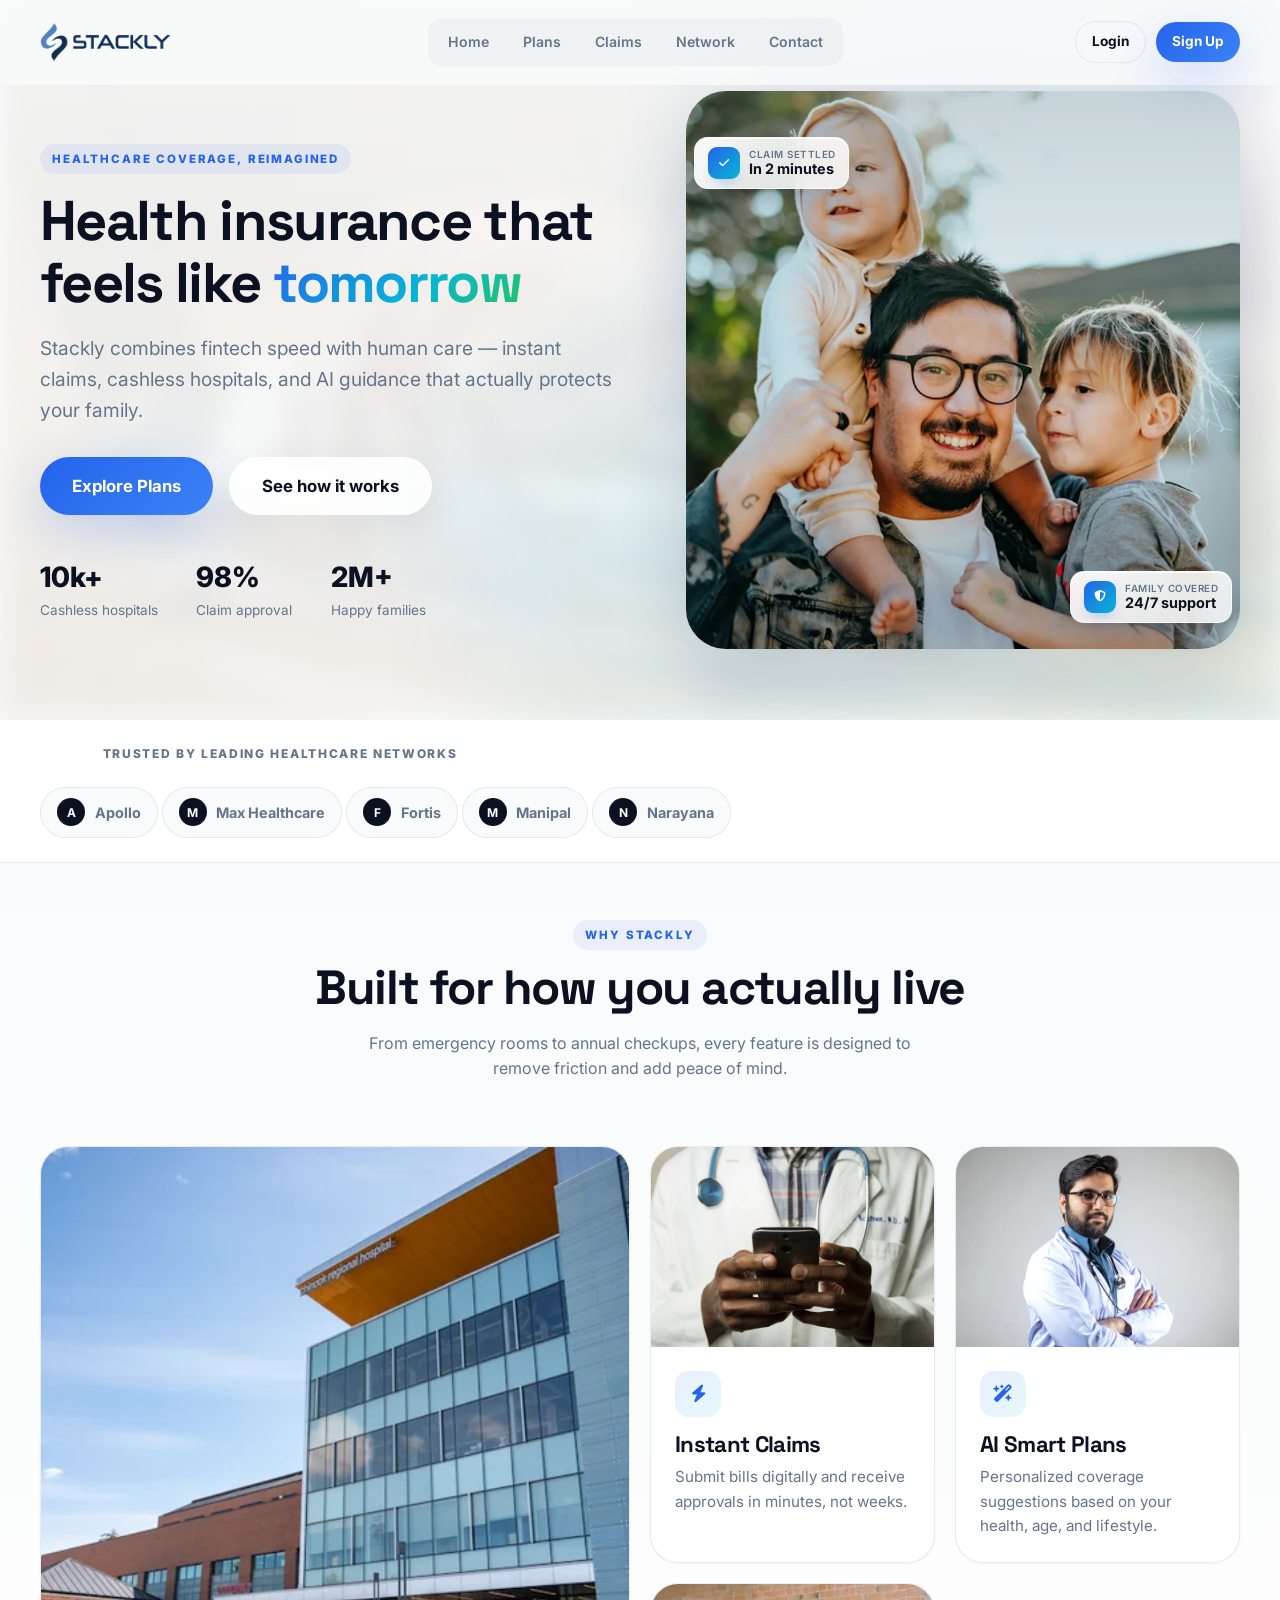
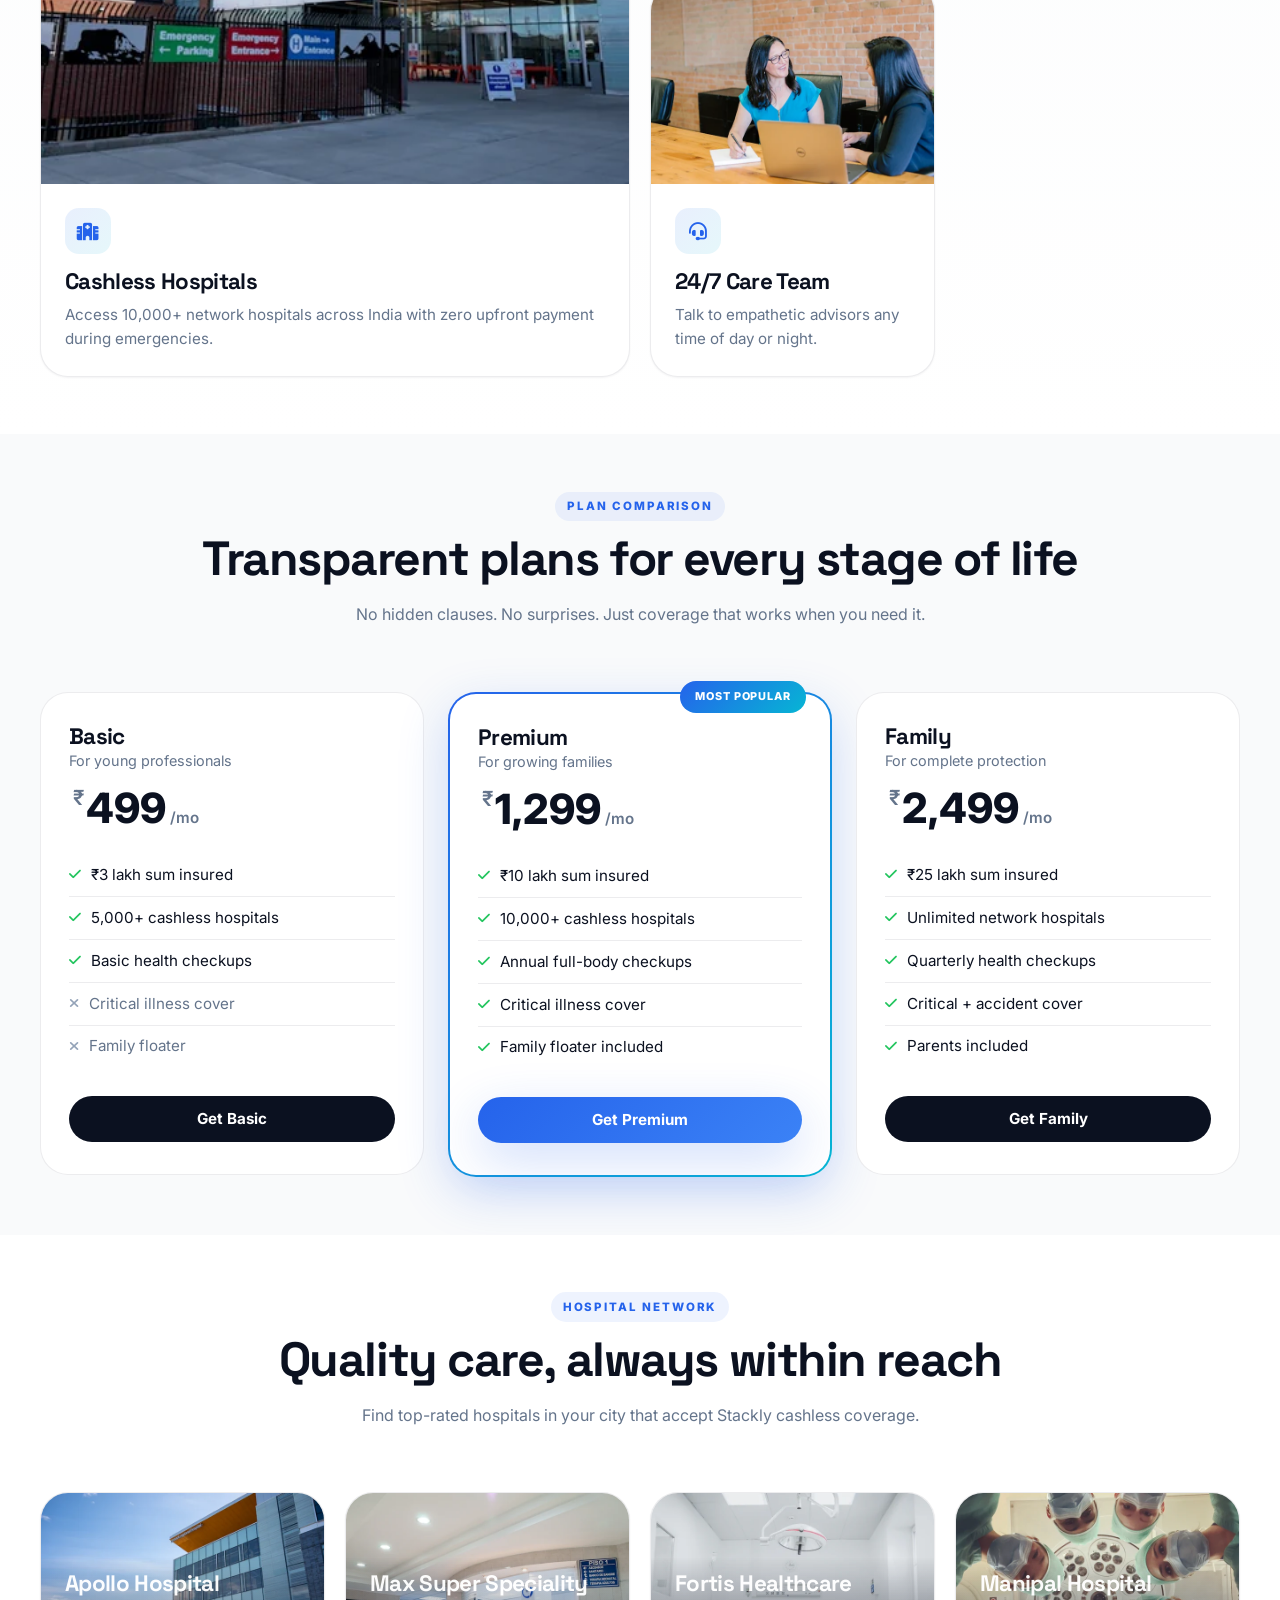
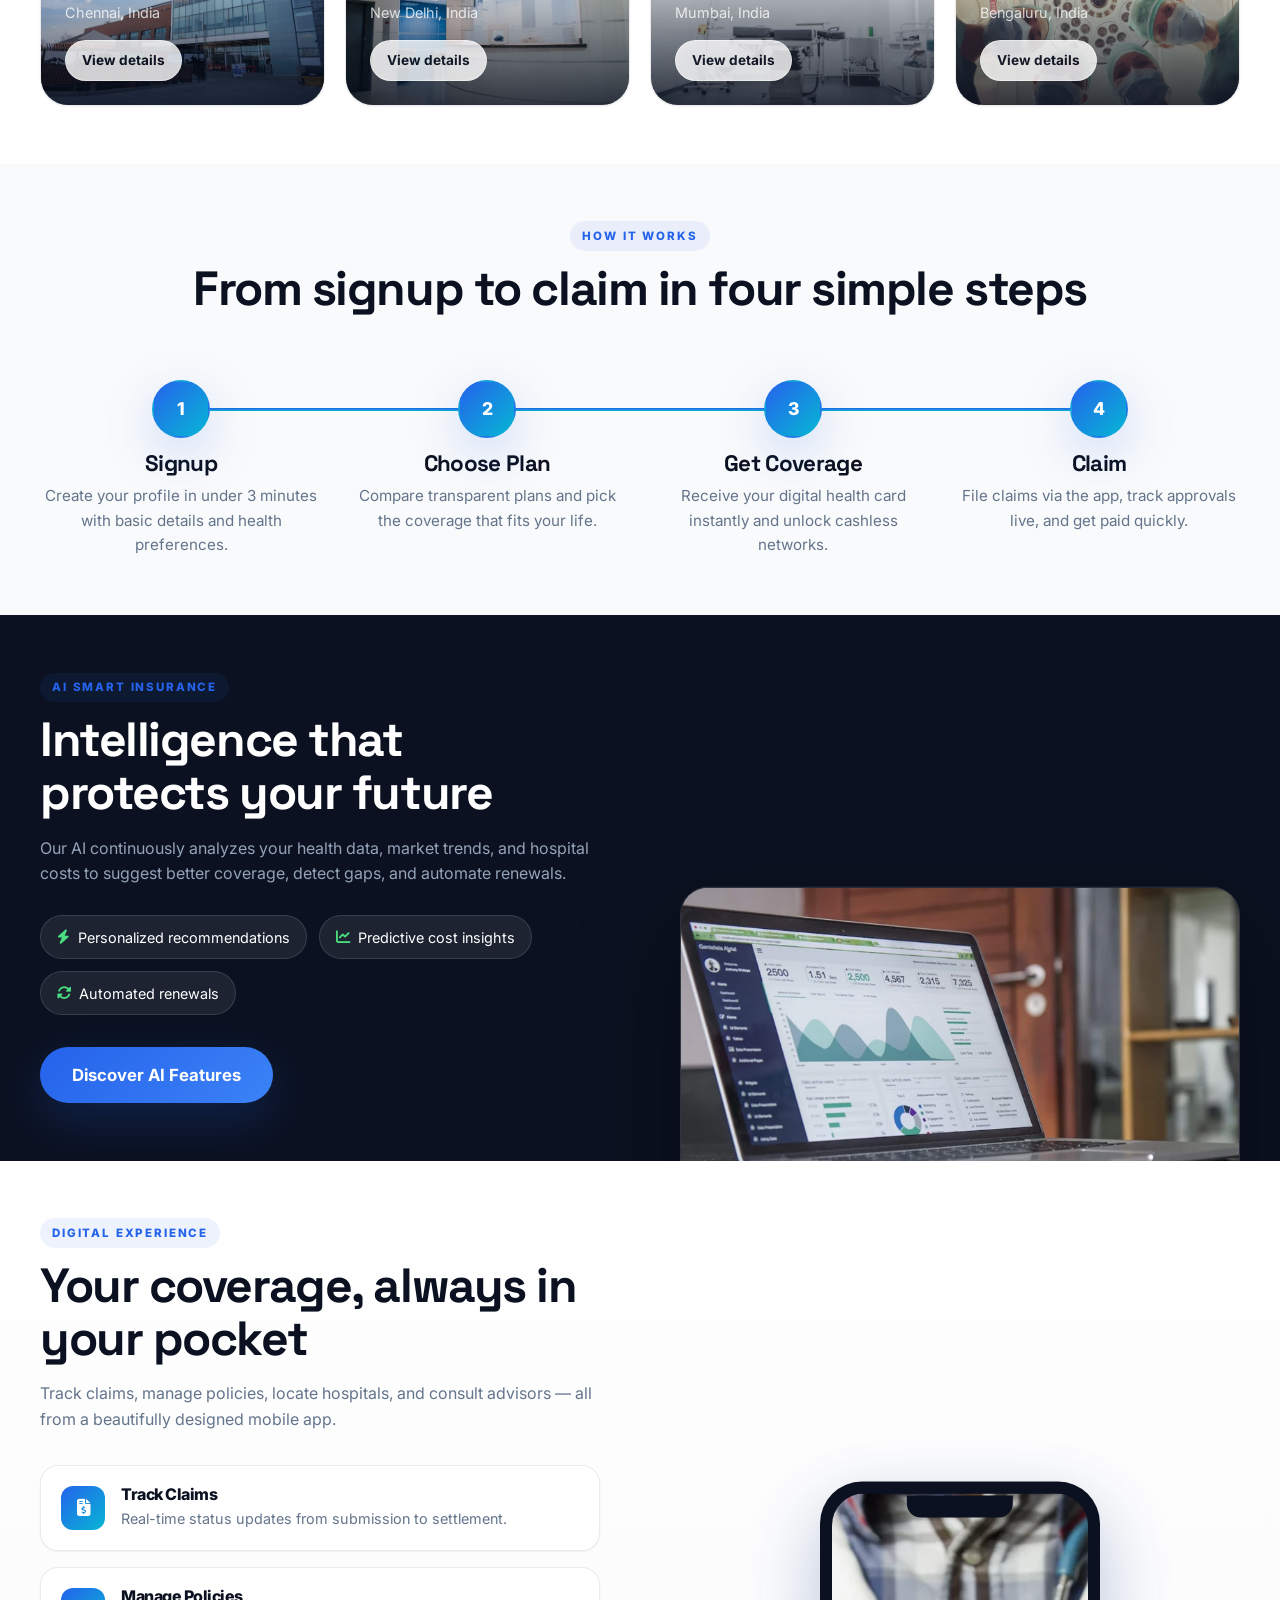
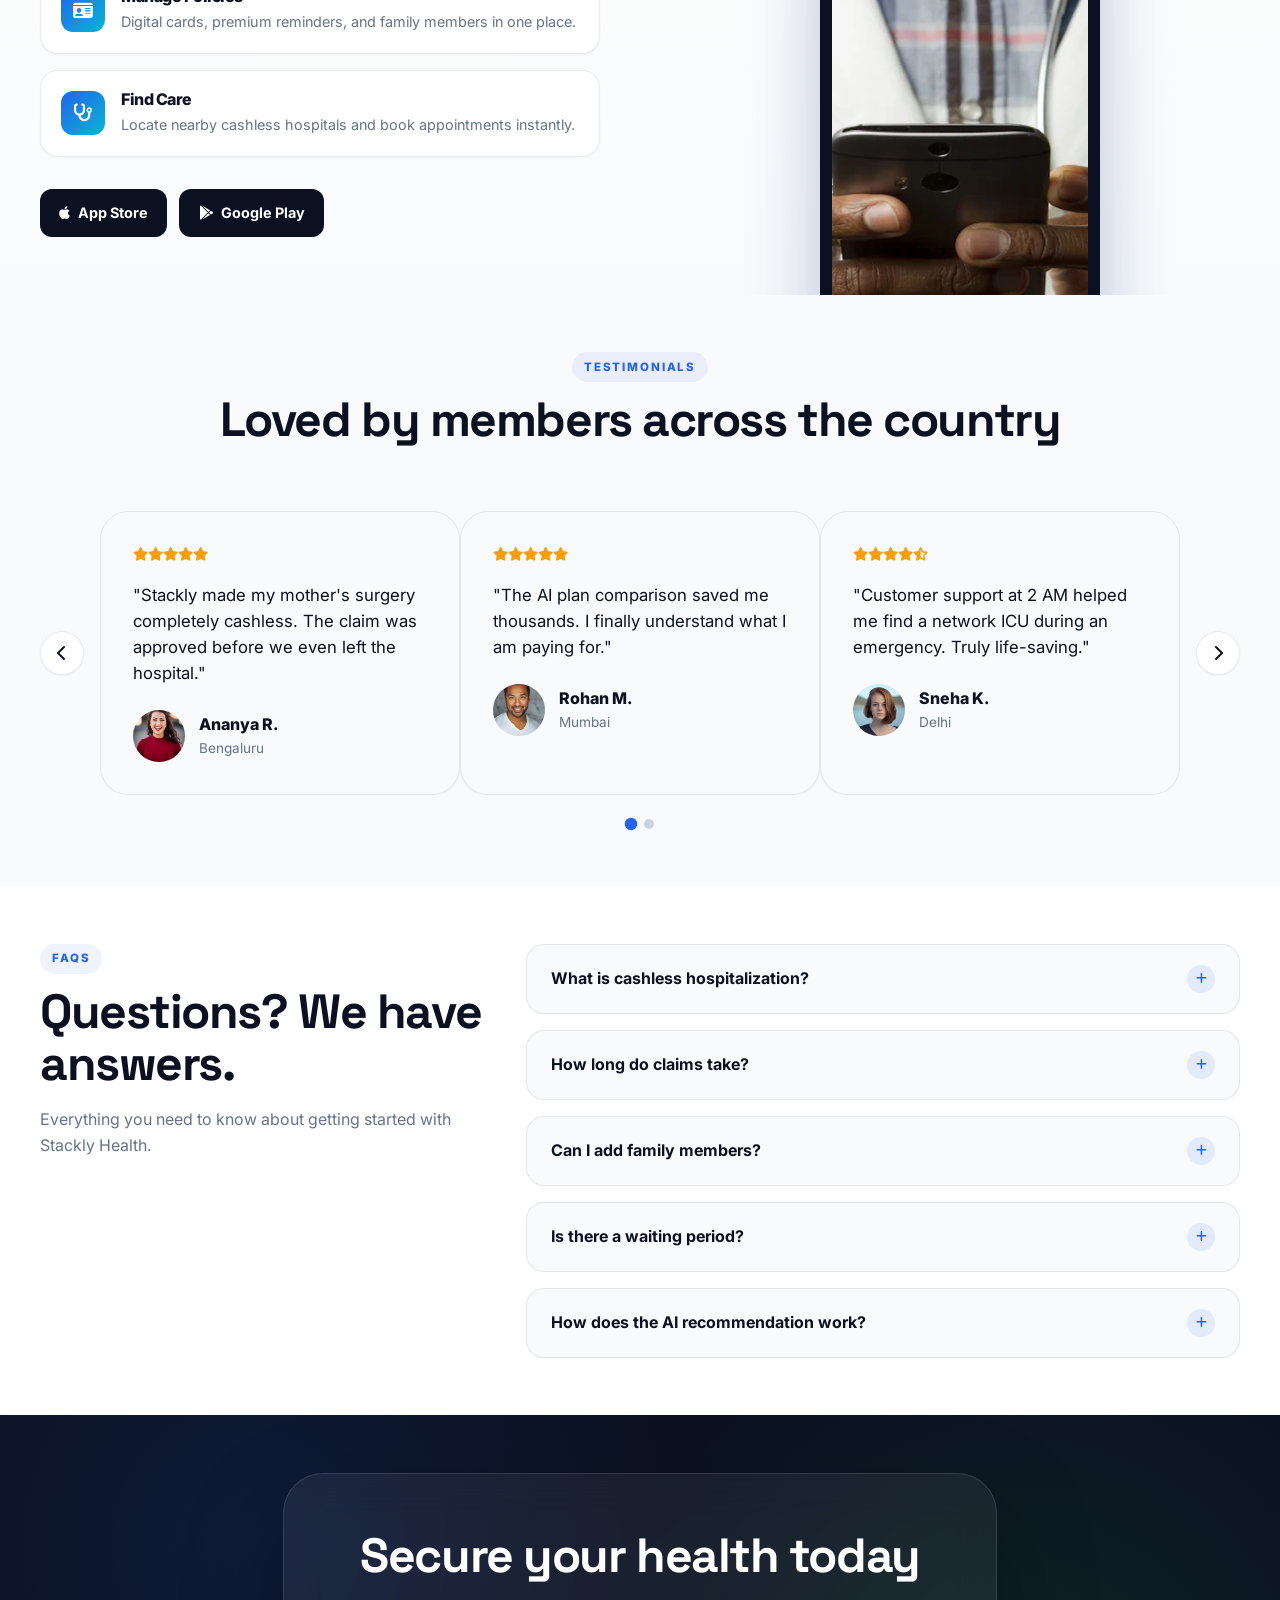
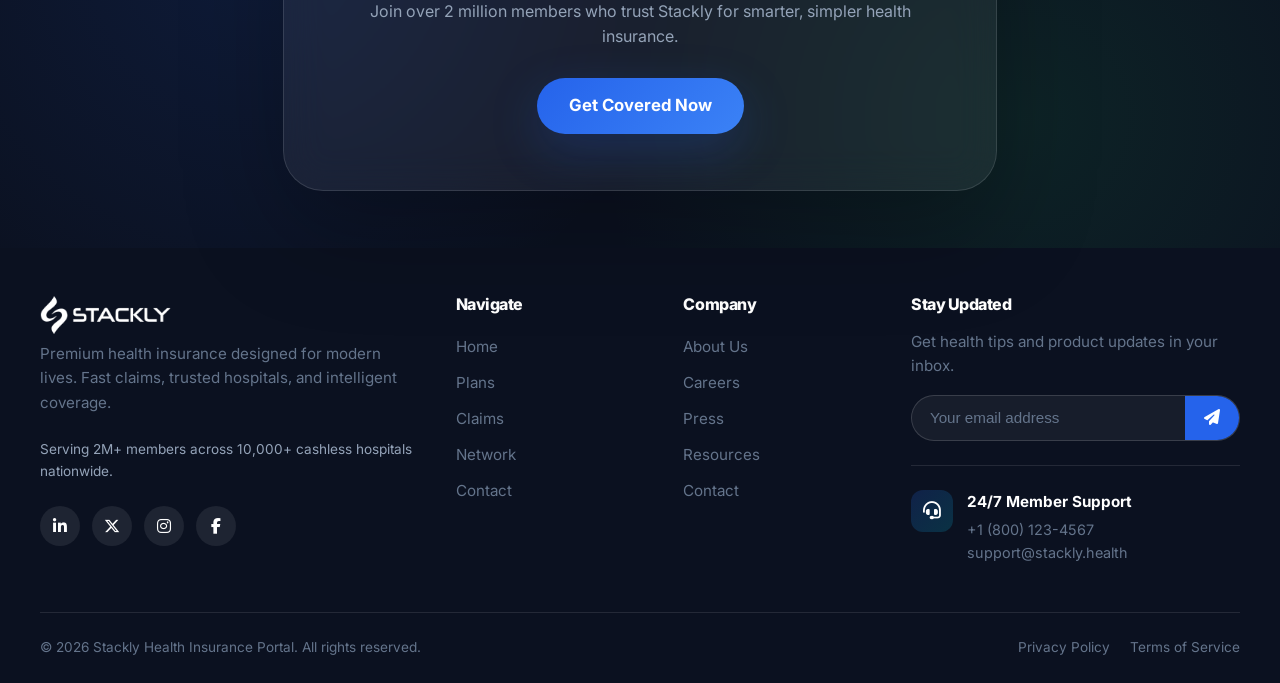
==== commit 922d0f1b: "Genral push" ====
--- a/index.html
+++ b/index.html
@@ -107,10 +107,10 @@
         <!-- Footer Mini -->
         <div class="mn-footer">
           <div class="mn-social">
-            <a href="#" aria-label="Facebook"><i class="fa-brands fa-facebook-f"></i></a>
-            <a href="#" aria-label="Twitter"><i class="fa-brands fa-x-twitter"></i></a>
-            <a href="#" aria-label="LinkedIn"><i class="fa-brands fa-linkedin-in"></i></a>
-            <a href="#" aria-label="Instagram"><i class="fa-brands fa-instagram"></i></a>
+            <a href="404.html" aria-label="Facebook"><i class="fa-brands fa-facebook-f"></i></a>
+            <a href="404.html" aria-label="Twitter"><i class="fa-brands fa-x-twitter"></i></a>
+            <a href="404.html" aria-label="LinkedIn"><i class="fa-brands fa-linkedin-in"></i></a>
+            <a href="404.html" aria-label="Instagram"><i class="fa-brands fa-instagram"></i></a>
           </div>
           <p>&copy; 2026 Stackly Health. All rights reserved.</p>
         </div>
@@ -138,8 +138,8 @@
           <h1>Health insurance that feels like <span class="gradient-text">tomorrow</span></h1>
           <p class="hero-sub">Stackly combines fintech speed with human care — instant claims, cashless hospitals, and AI guidance that actually protects your family.</p>
           <div class="hero-actions">
-            <a href="#plans" class="btn btn-primary btn-lg">Explore Plans</a>
-            <a href="#how-it-works" class="btn btn-glass btn-lg">See how it works</a>
+            <a href="404.html" class="btn btn-primary btn-lg">Explore Plans</a>
+            <a href="404.html" class="btn btn-glass btn-lg">See how it works</a>
           </div>
           <div class="hero-stats">
             <div class="stat"><strong>10k+</strong><span>Cashless hospitals</span></div>
@@ -242,7 +242,7 @@
               <li class="missing"><i class="fa-solid fa-xmark"></i> Critical illness cover</li>
               <li class="missing"><i class="fa-solid fa-xmark"></i> Family floater</li>
             </ul>
-            <a href="#" class="btn btn-secondary btn-block">Get Basic</a>
+            <a href="404.html" class="btn btn-secondary btn-block">Get Basic</a>
           </article>
 
           <article class="plan-card plan-featured reveal" style="--stagger:0.2s">
@@ -257,7 +257,7 @@
               <li><i class="fa-solid fa-check"></i> Critical illness cover</li>
               <li><i class="fa-solid fa-check"></i> Family floater included</li>
             </ul>
-            <a href="#" class="btn btn-primary btn-block">Get Premium</a>
+            <a href="404.html" class="btn btn-primary btn-block">Get Premium</a>
           </article>
 
           <article class="plan-card reveal" style="--stagger:0.3s">
@@ -271,7 +271,7 @@
               <li><i class="fa-solid fa-check"></i> Critical + accident cover</li>
               <li><i class="fa-solid fa-check"></i> Parents included</li>
             </ul>
-            <a href="#" class="btn btn-secondary btn-block">Get Family</a>
+            <a href="404.html" class="btn btn-secondary btn-block">Get Family</a>
           </article>
         </div>
       </div>
@@ -291,7 +291,7 @@
             <div class="hospital-overlay">
               <h3>Apollo Hospital</h3>
               <p>Chennai, India</p>
-              <a href="#" class="btn btn-sm btn-glass">View details</a>
+              <a href="404.html" class="btn btn-sm btn-glass">View details</a>
             </div>
           </article>
           <article class="hospital-card reveal" style="--stagger:0.2s">
@@ -299,7 +299,7 @@
             <div class="hospital-overlay">
               <h3>Max Super Speciality</h3>
               <p>New Delhi, India</p>
-              <a href="#" class="btn btn-sm btn-glass">View details</a>
+              <a href="404.html" class="btn btn-sm btn-glass">View details</a>
             </div>
           </article>
           <article class="hospital-card reveal" style="--stagger:0.3s">
@@ -307,7 +307,7 @@
             <div class="hospital-overlay">
               <h3>Fortis Healthcare</h3>
               <p>Mumbai, India</p>
-              <a href="#" class="btn btn-sm btn-glass">View details</a>
+              <a href="404.html" class="btn btn-sm btn-glass">View details</a>
             </div>
           </article>
           <article class="hospital-card reveal" style="--stagger:0.4s">
@@ -315,7 +315,7 @@
             <div class="hospital-overlay">
               <h3>Manipal Hospital</h3>
               <p>Bengaluru, India</p>
-              <a href="#" class="btn btn-sm btn-glass">View details</a>
+              <a href="404.html" class="btn btn-sm btn-glass">View details</a>
             </div>
           </article>
         </div>
@@ -367,7 +367,7 @@
             <span class="chip"><i class="fa-solid fa-chart-line"></i> Predictive cost insights</span>
             <span class="chip"><i class="fa-solid fa-rotate"></i> Automated renewals</span>
           </div>
-          <a href="#" class="btn btn-primary btn-lg">Discover AI Features</a>
+          <a href="404.html" class="btn btn-primary btn-lg">Discover AI Features</a>
         </div>
         <div class="ai-visual reveal" style="--stagger:0.2s">
           <div class="glass-frame">
@@ -416,8 +416,8 @@
             </div>
           </div>
           <div class="store-badges">
-            <a href="#" aria-label="Download on App Store"><i class="fa-brands fa-apple"></i> App Store</a>
-            <a href="#" aria-label="Get it on Google Play"><i class="fa-brands fa-google-play"></i> Google Play</a>
+            <a href="404.html" aria-label="Download on App Store"><i class="fa-brands fa-apple"></i> App Store</a>
+            <a href="404.html" aria-label="Get it on Google Play"><i class="fa-brands fa-google-play"></i> Google Play</a>
           </div>
         </div>
       </div>
@@ -501,7 +501,7 @@
         <div class="cta-glass">
           <h2>Secure your health today</h2>
           <p>Join over 2 million members who trust Stackly for smarter, simpler health insurance.</p>
-          <a href="#plans" class="btn btn-primary btn-lg">Get Covered Now</a>
+          <a href="404.html" class="btn btn-primary btn-lg">Get Covered Now</a>
         </div>
       </div>
     </section>
@@ -516,38 +516,52 @@
             <img class="logo-img" src="assets/images/logo-stackly.webp" alt="Stackly Health" width="1000" height="220" />
           </a>
           <p>Premium health insurance designed for modern lives. Fast claims, trusted hospitals, and intelligent coverage.</p>
+          <p class="footer-tagline">Serving 2M+ members across 10,000+ cashless hospitals nationwide.</p>
           <div class="socials">
-            <a href="#" aria-label="LinkedIn"><i class="fa-brands fa-linkedin-in"></i></a>
-            <a href="#" aria-label="Twitter"><i class="fa-brands fa-x-twitter"></i></a>
-            <a href="#" aria-label="Instagram"><i class="fa-brands fa-instagram"></i></a>
-            <a href="#" aria-label="Facebook"><i class="fa-brands fa-facebook-f"></i></a>
-          </div>
-        </div>
-        <div class="footer-links">
-          <h4>Product</h4>
+            <a href="404.html" aria-label="LinkedIn"><i class="fa-brands fa-linkedin-in"></i></a>
+            <a href="404.html" aria-label="Twitter"><i class="fa-brands fa-x-twitter"></i></a>
+            <a href="404.html" aria-label="Instagram"><i class="fa-brands fa-instagram"></i></a>
+            <a href="404.html" aria-label="Facebook"><i class="fa-brands fa-facebook-f"></i></a>
+          </div>
+        </div>
+                <div class="footer-links">
+          <h4>Navigate</h4>
           <ul>
-            <li><a href="#plans">Health Plans</a></li>
+            <li><a href="index.html">Home</a></li>
+            <li><a href="plans.html">Plans</a></li>
             <li><a href="claims.html">Claims</a></li>
-            <li><a href="network.html">Hospital Network</a></li>
-            <li><a href="#ai-insurance">AI Features</a></li>
+            <li><a href="network.html">Network</a></li>
+            <li><a href="contact.html">Contact</a></li>
           </ul>
         </div>
-        <div class="footer-links">
+                <div class="footer-links">
           <h4>Company</h4>
           <ul>
-            <li><a href="#">About Us</a></li>
-            <li><a href="#">Careers</a></li>
-            <li><a href="#">Press</a></li>
-            <li><a href="contact.html">Contact</a></li>
+            <li><a href="404.html">About Us</a></li>
+            <li><a href="404.html">Careers</a></li>
+            <li><a href="404.html">Press</a></li>
+            <li><a href="404.html">Resources</a></li>
+            <li><a href="404.html">Contact</a></li>
           </ul>
         </div>
         <div class="footer-newsletter">
           <h4>Stay Updated</h4>
           <p>Get health tips and product updates in your inbox.</p>
-          <form class="newsletter-form" id="newsletterForm">
+                    <form class="newsletter-form" id="newsletterForm" novalidate>
             <input type="email" placeholder="Your email address" required aria-label="Email address" />
             <button type="submit" aria-label="Subscribe"><i class="fa-solid fa-paper-plane"></i></button>
           </form>
+          <p class="newsletter-success" id="newsletterSuccess"></p>
+          <div class="footer-news-extra">
+            <div class="footer-support">
+              <span class="fs-icon"><i class="fa-solid fa-headset"></i></span>
+              <div>
+                <strong>24/7 Member Support</strong>
+                <a href="tel:+18001234567">+1 (800) 123-4567</a>
+                <a href="mailto:support@stackly.health">support@stackly.health</a>
+              </div>
+            </div>
+          </div>
         </div>
       </div>
       <div class="footer-bottom">
--- a/styles.css
+++ b/styles.css
@@ -76,7 +76,7 @@
   margin-inline: auto;
   padding-inline: clamp(1rem, 4vw, 2.5rem);
 }
-section { padding-block: clamp(4rem, 9vw, 7.5rem); position: relative; }
+section { padding-block: clamp(2.5rem, 4.5vw, 4rem); position: relative; }
 .section-head { text-align: center; margin-bottom: clamp(2.5rem, 5vw, 4rem); }
 .section-head h2 { margin: 0.75rem auto 1rem; }
 .section-head p { margin-inline: auto; font-size: clamp(1rem, 1.2vw, 1.125rem); }
@@ -204,9 +204,12 @@
   .logo-img { height: 38px; }
 }
 .footer-brand .logo-img {
-  height: 44px;
-  opacity: 0.9;
-  filter: url(#logoRecolor);
+  height: 32px;
+  opacity: 0.95;
+  filter: brightness(10);
+}
+@media (min-width: 1024px) {
+  .footer-brand .logo-img { height: 38px; }
 }
 
 /* Hamburger Toggle */
@@ -643,9 +646,28 @@
 
 /* ===== Hero ===== */
 .hero {
-  padding-top: 8.5rem;
+  position: relative;
+  padding-top: 6.5rem;
   background: var(--bg);
   overflow: hidden;
+}
+.hero::before {
+  content: '';
+  position: absolute;
+  inset: 0;
+  z-index: 0;
+  background: url('assets/images/plans-hero-bg.webp') center / cover no-repeat;
+  opacity: 0.12;
+  filter: blur(14px) saturate(1.3);
+  pointer-events: none;
+}
+.hero::after {
+  content: '';
+  position: absolute;
+  inset: 0;
+  z-index: 0;
+  background: linear-gradient(180deg, rgba(255, 255, 255, 0.55), rgba(255, 255, 255, 0.1));
+  pointer-events: none;
 }
 .hero-glow {
   position: absolute;
@@ -675,6 +697,20 @@
 }
 .hero-content { max-width: 640px; }
 .hero-content h1 { font-size: clamp(2.5rem, 5vw, 3.5rem); margin: 1rem 0 1.25rem; }
+.hero-word {
+  display: inline-block;
+  will-change: transform, opacity;
+}
+@keyframes heroWordOut {
+  from { opacity: 1; transform: translateY(0); }
+  to { opacity: 0; transform: translateY(-0.6em); }
+}
+@keyframes heroWordIn {
+  from { opacity: 0; transform: translateY(0.6em); }
+  to { opacity: 1; transform: translateY(0); }
+}
+.hero-word.word-out { animation: heroWordOut 0.4s ease forwards; }
+.hero-word.word-in { animation: heroWordIn 0.4s ease forwards; }
 .hero-sub { font-size: clamp(1.05rem, 1.5vw, 1.25rem); margin-bottom: 2rem; }
 .hero-actions { display: flex; flex-wrap: wrap; gap: 1rem; margin-bottom: 2.5rem; }
 .hero-stats { display: flex; flex-wrap: wrap; gap: clamp(1.25rem, 3vw, 2.5rem); }
@@ -682,48 +718,129 @@
 .stat strong { font-size: 1.75rem; font-weight: 800; color: var(--text); }
 .stat span { font-size: 0.85rem; color: var(--text-muted); }
 
-.hero-visual { position: relative; display: grid; place-items: center; }
+.hero-visual {
+  position: relative;
+  display: grid;
+  place-items: center;
+}
+.hero-visual::before {
+  content: '';
+  position: absolute;
+  inset: 4% -10% -4% -10%;
+  z-index: 0;
+  background: radial-gradient(circle at 50% 35%, rgba(37, 99, 235, 0.14), transparent 70%);
+  filter: blur(6px);
+  pointer-events: none;
+}
 .hero-image-wrap {
   position: relative;
+  z-index: 1;
+  width: 100%;
+  height: clamp(280px, 72vw, 440px);
   border-radius: var(--radius-xl);
   overflow: hidden;
   box-shadow: var(--shadow-lg);
   transform: translateY(var(--parallax, 0));
 }
-.hero-image-wrap img { width: 100%; height: auto; object-fit: cover; }
+.hero-image-wrap::before {
+  content: '';
+  position: absolute;
+  inset: 0;
+  z-index: 3;
+  background: linear-gradient(180deg, rgba(11, 17, 32, 0.10) 0%, transparent 38%, transparent 68%, rgba(11, 17, 32, 0.20) 100%);
+  pointer-events: none;
+}
+.hero-image-wrap::after {
+  content: '';
+  position: absolute;
+  top: 0;
+  bottom: 0;
+  left: -100%;
+  width: 100%;
+  z-index: 4;
+  background: linear-gradient(105deg, transparent 40%, rgba(255, 255, 255, 0.32) 50%, transparent 60%);
+  transform: translateX(0) skewX(-15deg);
+  animation: heroShine 6.5s ease-in-out infinite;
+  pointer-events: none;
+}
+.hero-image-wrap img {
+  width: 100%; height: 100%;
+  object-fit: cover;
+  object-position: center 25%;
+  animation:
+    heroEntrance 1.4s cubic-bezier(0.22, 1, 0.36, 1) both,
+    heroZoom 14s ease-in-out 1.4s infinite alternate;
+}
+@keyframes heroEntrance {
+  from { opacity: 0; transform: scale(1.18); }
+  to { opacity: 1; transform: scale(1.05); }
+}
+@keyframes heroZoom {
+  from { transform: scale(1.05) translate(0, 0); }
+  to { transform: scale(1.16) translate(-1.5%, -1.5%); }
+}
+@keyframes heroShine {
+  0% { transform: translateX(0) skewX(-15deg); }
+  60%, 100% { transform: translateX(320%) skewX(-15deg); }
+}
 
 .floating-card {
   position: absolute;
-  display: inline-flex;
-  align-items: center;
-  gap: 0.75rem;
-  background: rgba(255, 255, 255, 0.9);
-  backdrop-filter: blur(12px);
-  border: 1px solid rgba(255, 255, 255, 0.7);
-  border-radius: var(--radius);
-  padding: 0.85rem 1.1rem;
-  box-shadow: var(--shadow);
+  z-index: 2;
+  display: flex;
+  align-items: center;
+  gap: 0.6rem;
+  max-width: 195px;
+  background: linear-gradient(140deg, rgba(255, 255, 255, 0.95), rgba(255, 255, 255, 0.8));
+  backdrop-filter: blur(14px) saturate(150%);
+  -webkit-backdrop-filter: blur(14px) saturate(150%);
+  border: 1px solid rgba(255, 255, 255, 0.65);
+  border-radius: 14px;
+  padding: 0.55rem 0.8rem;
+  box-shadow: 0 16px 30px -16px rgba(11, 17, 32, 0.4), inset 0 1px 0 rgba(255, 255, 255, 0.9);
   animation: float 5s ease-in-out infinite;
 }
 .floating-icon {
-  width: 36px; height: 36px;
+  width: 32px; height: 32px;
+  border-radius: 9px;
   display: grid; place-items: center;
   background: linear-gradient(135deg, var(--primary), #06B6D4);
   color: #fff;
-  border-radius: 50%;
-  font-size: 0.85rem;
-}
-.floating-card span { display: block; font-size: 0.72rem; color: var(--text-muted); }
-.floating-card strong { display: block; font-size: 0.95rem; color: var(--text); }
-.card-1 { top: 7%; left: 0.5rem; animation-delay: 0s; }
-.card-2 { bottom: 8%; right: 0.5rem; animation-delay: 1.5s; }
+  font-size: 0.72rem;
+  box-shadow: 0 8px 16px -8px rgba(37, 99, 235, 0.55);
+  flex: 0 0 auto;
+}
+.floating-card > div:last-child {
+  display: flex;
+  flex-direction: column;
+  line-height: 1.15;
+  min-width: 0;
+}
+.floating-card span {
+  display: block;
+  font-size: 0.62rem;
+  font-weight: 600;
+  letter-spacing: 0.05em;
+  text-transform: uppercase;
+  color: var(--text-muted);
+  white-space: nowrap;
+}
+.floating-card strong {
+  display: block;
+  font-size: 0.9rem;
+  font-weight: 700;
+  color: var(--text);
+  white-space: nowrap;
+}
+.card-1 { top: 6%; left: 0.5rem; animation-delay: 0s; }
+.card-2 { bottom: 7%; right: 0.5rem; animation-delay: 1.5s; }
 @keyframes float {
   0%, 100% { transform: translateY(0); }
   50% { transform: translateY(-12px); }
 }
 
 /* ===== Partners ===== */
-.partners { padding-block: 2.5rem; background: var(--surface); border-bottom: 1px solid var(--border); }
+.partners { padding-block: 1.5rem; background: var(--surface); border-bottom: 1px solid var(--border); overflow: hidden; }
 .partners-label {
   text-align: center;
   font-size: 0.75rem;
@@ -733,11 +850,22 @@
   color: var(--text-muted);
   margin-bottom: 1.5rem;
 }
-.partners-row {
-  display: flex;
-  flex-wrap: wrap;
-  justify-content: center;
-  gap: 1rem;
+.partners-marquee {
+  overflow: hidden;
+  -webkit-mask-image: linear-gradient(90deg, transparent, #000 12%, #000 88%, transparent);
+  mask-image: linear-gradient(90deg, transparent, #000 12%, #000 88%, transparent);
+}
+.partners-track {
+  display: flex;
+  width: max-content;
+  animation: partnersMarquee 30s linear infinite;
+}
+.partners-group { display: flex; }
+.partners-group .partner-logo { margin-right: 1.25rem; }
+.partners-track:hover { animation-play-state: paused; }
+@keyframes partnersMarquee {
+  from { transform: translateX(0); }
+  to { transform: translateX(-50%); }
 }
 .partner-logo {
   display: inline-flex;
@@ -1109,7 +1237,7 @@
 
 /* ===== CTA Banner ===== */
 .cta-banner {
-  padding-block: clamp(4rem, 10vw, 7rem);
+  padding-block: clamp(2.5rem, 4.5vw, 4rem);
   background:
     radial-gradient(circle at 20% 30%, rgba(37,99,235,0.12), transparent 40%),
     radial-gradient(circle at 80% 70%, rgba(34,197,94,0.1), transparent 40%),
@@ -1130,9 +1258,10 @@
 .cta-glass p { color: var(--text-light); margin-inline: auto; margin-bottom: 1.75rem; }
 
 /* ===== Footer ===== */
-.site-footer { background: var(--dark); color: var(--text-light); padding-block: 4rem 2rem; }
+.site-footer { background: var(--dark); color: var(--text-light); padding-block: 3rem 1.5rem; }
 .footer-grid { display: grid; gap: 2.5rem; margin-bottom: 3rem; }
 .footer-brand p { color: var(--text-muted); margin-bottom: 1.5rem; font-size: 0.95rem; }
+.footer-brand .footer-tagline { margin-bottom: 1.5rem; font-size: 0.85rem; color: var(--text-light); }
 .socials { display: flex; gap: 0.75rem; }
 .socials a {
   width: 40px; height: 40px;
@@ -1173,6 +1302,42 @@
   transition: background var(--transition);
 }
 .newsletter-form button:hover { background: var(--primary-dark); }
+.newsletter-success {
+  display: none;
+  align-items: center;
+  gap: 0.5rem;
+  margin-top: 0.75rem;
+  font-size: 0.82rem;
+  font-weight: 600;
+  color: var(--accent-light);
+}
+.newsletter-success.show { display: flex; }
+.newsletter-success.error { display: flex; color: #F87171; }
+.newsletter-form.error { border-color: #EF4444; }
+.footer-news-extra {
+  margin-top: 1.5rem;
+  padding-top: 1.5rem;
+  border-top: 1px solid rgba(255, 255, 255, 0.1);
+}
+.footer-support {
+  display: flex;
+  align-items: flex-start;
+  gap: 0.85rem;
+}
+.fs-icon {
+  flex-shrink: 0;
+  width: 42px;
+  height: 42px;
+  display: grid;
+  place-items: center;
+  background: linear-gradient(135deg, rgba(37, 99, 235, 0.2), rgba(6, 182, 212, 0.2));
+  color: #fff;
+  border-radius: 12px;
+  font-size: 1.1rem;
+}
+.footer-support strong { display: block; color: #fff; font-size: 0.95rem; margin-bottom: 0.25rem; }
+.footer-support a { display: block; color: var(--text-muted); font-size: 0.9rem; transition: color var(--transition); }
+.footer-support a:hover { color: var(--primary-light); }
 .footer-bottom {
   display: flex;
   flex-direction: column;
@@ -1205,7 +1370,7 @@
 /* ===== Plans Page ===== */
 .plans-hero {
   position: relative;
-  padding-top: 8.5rem;
+  padding-top: 6.5rem;
   background: var(--bg);
   overflow: hidden;
 }
@@ -1239,28 +1404,129 @@
 .plans-hero .hero-sub { font-size: clamp(1.05rem, 1.5vw, 1.25rem); margin-bottom: 2rem; }
 .plans-hero .hero-actions { display: flex; flex-wrap: wrap; gap: 1rem; margin-bottom: 2.5rem; }
 
-.plans-hero-visual { position: relative; height: 360px; }
-.floating-plan {
-  position: absolute;
+.plans-hero-visual { position: relative; height: 460px; display: grid; place-items: center; }
+.coverage-visual {
+  position: relative;
+  width: min(400px, 100%);
+  height: 400px;
+  display: grid;
+  place-items: center;
+}
+.coverage-halo {
+  position: absolute;
+  width: 340px;
+  height: 340px;
+  border-radius: 50%;
+  background: radial-gradient(circle, rgba(37,99,235,0.22), rgba(6,182,212,0.08) 55%, transparent 70%);
+  filter: blur(8px);
+  animation: haloPulse 4s ease-in-out infinite;
+  pointer-events: none;
+}
+.coverage-ring {
+  position: absolute;
+  width: 300px;
+  height: 300px;
+  border-radius: 50%;
+  border: 2px dashed rgba(37, 99, 235, 0.35);
+  animation: ringSpin 22s linear infinite;
+  pointer-events: none;
+}
+.coverage-ring::before {
+  content: '';
+  position: absolute;
+  inset: 14px;
+  border-radius: 50%;
+  border: 1px solid rgba(6, 182, 212, 0.25);
+}
+.ring-dot {
+  position: absolute;
+  width: 12px;
+  height: 12px;
+  border-radius: 50%;
+  background: linear-gradient(135deg, var(--primary), var(--accent));
+  box-shadow: 0 0 16px rgba(37, 99, 235, 0.7);
+}
+.dot-1 { top: -6px; left: 50%; margin-left: -6px; }
+.dot-2 { right: 12%; top: 28%; }
+.dot-3 { bottom: 8%; left: 16%; }
+.dot-4 { top: 12%; left: 8%; }
+.coverage-photo {
+  position: relative;
+  width: 230px;
+  height: 230px;
+  border-radius: 50%;
+  overflow: hidden;
+  border: 6px solid rgba(255, 255, 255, 0.95);
+  box-shadow: 0 24px 60px rgba(37, 99, 235, 0.35), 0 0 0 1px rgba(37, 99, 235, 0.12);
+  animation: float 6s ease-in-out infinite;
+  z-index: 1;
+}
+.coverage-photo img { width: 100%; height: 100%; object-fit: cover; }
+.coverage-chip {
+  position: absolute;
+  display: flex;
+  align-items: center;
+  gap: 0.6rem;
   background: rgba(255, 255, 255, 0.92);
   backdrop-filter: blur(12px);
   border: 1px solid rgba(255, 255, 255, 0.7);
   border-radius: var(--radius);
-  padding: 1rem;
+  padding: 0.7rem 0.95rem;
   box-shadow: var(--shadow);
+  white-space: nowrap;
+  z-index: 2;
   animation: float 5s ease-in-out infinite;
-  text-align: center;
-  overflow: hidden;
-  transition: transform var(--transition), box-shadow var(--transition);
-}
-.floating-plan:hover { transform: translateY(-6px) !important; box-shadow: var(--shadow-lg); }
-.plan-thumb { width: 160px; height: 100px; border-radius: var(--radius-sm); overflow: hidden; margin-bottom: 0.75rem; }
-.plan-thumb img { width: 100%; height: 100%; object-fit: cover; }
-.floating-plan h4 { font-family: var(--font-heading); font-weight: 700; margin-bottom: 0.25rem; color: var(--text); font-size: 1rem; }
-.floating-plan p { font-weight: 800; color: var(--primary); font-size: 0.95rem; margin-bottom: 0; }
-.card-1 { top: 5%; left: 0; animation-delay: 0s; }
-.card-2 { top: 35%; left: 50%; transform: translateX(-50%); animation-delay: 1.5s; }
-.card-3 { bottom: 0; right: 0; animation-delay: 3s; }
+}
+.coverage-chip > i {
+  width: 36px;
+  height: 36px;
+  display: grid;
+  place-items: center;
+  border-radius: 10px;
+  background: linear-gradient(135deg, rgba(37,99,235,0.12), rgba(6,182,212,0.12));
+  color: var(--primary);
+  font-size: 1rem;
+}
+.coverage-chip strong { display: block; font-family: var(--font-heading); font-size: 0.95rem; line-height: 1.1; color: var(--text); }
+.coverage-chip span { font-size: 0.7rem; color: var(--text-muted); }
+.chip-1 { top: 6%; left: 0; animation-delay: 0.2s; }
+.chip-2 { top: 42%; right: -14px; animation-delay: 1.2s; }
+.chip-3 { bottom: 8%; left: -6px; animation-delay: 2.2s; }
+.chip-4 { top: 18%; right: 0; animation-delay: 3.2s; }
+.coverage-badge {
+  position: absolute;
+  top: -8px;
+  right: 6%;
+  display: inline-flex;
+  align-items: center;
+  gap: 0.45rem;
+  padding: 0.5rem 1rem;
+  border-radius: 999px;
+  font-size: 0.78rem;
+  font-weight: 700;
+  color: #fff;
+  background: linear-gradient(135deg, var(--primary), var(--accent));
+  box-shadow: 0 12px 30px rgba(37, 99, 235, 0.4);
+  z-index: 3;
+  animation: badgePulse 2.6s ease-in-out infinite;
+}
+.coverage-badge i { animation: iconBeat 2.6s ease-in-out infinite; }
+@keyframes haloPulse {
+  0%, 100% { transform: scale(1); opacity: 0.9; }
+  50% { transform: scale(1.12); opacity: 1; }
+}
+@keyframes ringSpin {
+  from { transform: rotate(0deg); }
+  to { transform: rotate(360deg); }
+}
+@keyframes badgePulse {
+  0%, 100% { box-shadow: 0 12px 30px rgba(37, 99, 235, 0.4); transform: translateY(0); }
+  50% { box-shadow: 0 16px 44px rgba(37, 99, 235, 0.6); transform: translateY(-4px); }
+}
+@keyframes iconBeat {
+  0%, 100% { transform: scale(1); }
+  50% { transform: scale(1.18); }
+}
 
 .filter-toggle {
   position: relative;
@@ -1476,36 +1742,181 @@
 .summary-price .period { font-size: 1rem; color: var(--text-muted); }
 .summary-card p { color: var(--text-muted); margin-bottom: 1.5rem; }
 
-.highlights { background: var(--bg); }
-.highlights-grid {
+.highlights {
+  background:
+    radial-gradient(circle at 12% 18%, rgba(37, 99, 235, 0.07), transparent 42%),
+    radial-gradient(circle at 88% 82%, rgba(34, 197, 94, 0.06), transparent 42%),
+    var(--bg);
+}
+.highlights-glow {
+  position: absolute;
+  inset: 18% 0 auto auto;
+  width: 460px;
+  height: 460px;
+  background: radial-gradient(circle, rgba(34, 197, 94, 0.08), transparent 70%);
+  pointer-events: none;
+}
+.cover-grid {
   display: grid;
   gap: 1.25rem;
 }
-.highlight-card {
+.cover-card {
   position: relative;
   background: var(--surface);
   border: 1px solid var(--border);
   border-radius: var(--radius-lg);
   overflow: hidden;
   box-shadow: var(--shadow-sm);
-  transition: transform var(--transition), box-shadow var(--transition);
-}
-.highlight-card:hover { transform: translateY(-6px); box-shadow: var(--shadow-lg); }
-.highlight-media { height: 200px; overflow: hidden; }
-.highlight-media img { width: 100%; height: 100%; object-fit: cover; transition: transform var(--transition-slow); }
-.highlight-card:hover .highlight-media img { transform: scale(1.05); }
-.highlight-body { padding: 1.5rem; }
-.highlight-icon {
-  width: 46px; height: 46px;
-  display: grid; place-items: center;
-  background: linear-gradient(135deg, rgba(37,99,235,0.1), rgba(6,182,212,0.1));
+  padding: 1.75rem;
+  transition: transform var(--transition), box-shadow var(--transition), border-color var(--transition);
+}
+.cover-card::before {
+  content: '';
+  position: absolute;
+  inset: 0 auto auto 0;
+  width: 100%;
+  height: 3px;
+  background: linear-gradient(90deg, var(--primary), var(--accent));
+  transform: scaleX(0);
+  transform-origin: left;
+  transition: transform var(--transition);
+  z-index: 2;
+}
+.cover-card:hover { transform: translateY(-6px); box-shadow: var(--shadow-lg); border-color: rgba(37,99,235,0.25); }
+.cover-card:hover::before { transform: scaleX(1); }
+.cover-bg {
+  background-size: cover;
+  background-position: center;
+  color: #fff;
+  border: 1px solid rgba(255, 255, 255, 0.14);
+}
+.cover-bg::after {
+  content: '';
+  position: absolute;
+  inset: 0;
+  background: linear-gradient(180deg, rgba(11, 17, 32, 0.35) 0%, rgba(11, 17, 32, 0.6) 100%);
+  pointer-events: none;
+  z-index: 0;
+}
+.cover-opd { background-image: url('assets/images/why-support.webp'); background-size: cover; background-position: center; filter: brightness(1.25) saturate(1.05); }
+.cover-critical { background-image: url('assets/images/hospital-3.webp'); background-size: cover; background-position: center; filter: brightness(1.25) saturate(1.05); }
+.cover-maternity { background-image: url('assets/images/hero.webp'); background-size: cover; background-position: center; filter: brightness(1.2) saturate(1.05); }
+.cover-emergency { background-image: url('assets/images/claims-hospital.webp'); background-size: cover; background-position: center; filter: brightness(1.25) saturate(1.05); }
+.cover-bg > * { position: relative; z-index: 1; }
+.cover-bg h3 { color: #fff; text-shadow: 0 1px 8px rgba(11, 17, 32, 0.6); }
+.cover-card.cover-bg p { color: #fff; text-shadow: 0 1px 8px rgba(11, 17, 32, 0.6); }
+.cover-bg .cover-icon {
+  background: rgba(255, 255, 255, 0.16);
+  color: #fff;
+  box-shadow: inset 0 0 0 1px rgba(255, 255, 255, 0.18);
+}
+.cover-bg .cover-list li { color: #fff; }
+.cover-bg .cover-list i { color: var(--accent-light); }
+.cover-icon {
+  width: 52px;
+  height: 52px;
+  display: grid;
+  place-items: center;
+  background: linear-gradient(135deg, rgba(37,99,235,0.1), rgba(6,182,212,0.12));
   color: var(--primary);
-  border-radius: 14px;
-  font-size: 1.1rem;
-  margin-bottom: 1rem;
-}
-.highlight-body h3 { margin-bottom: 0.5rem; }
-.highlight-body p { font-size: 0.95rem; }
+  border-radius: 16px;
+  font-size: 1.25rem;
+  margin-bottom: 1.1rem;
+  transition: transform var(--transition);
+}
+.cover-card:hover .cover-icon { transform: translateY(-4px) scale(1.06); }
+.cover-card h3 { margin-bottom: 0.6rem; font-size: 1.2rem; }
+.cover-card p { font-size: 0.95rem; color: var(--text-muted); margin-bottom: 1.1rem; }
+.cover-list { display: grid; gap: 0.45rem; }
+.cover-list li { display: flex; align-items: center; gap: 0.5rem; font-size: 0.9rem; color: var(--text); font-weight: 600; }
+.cover-list i { color: var(--accent); font-size: 0.9rem; }
+
+.cover-feature {
+  display: flex;
+  flex-direction: column;
+  padding: 0;
+}
+.cover-feature-media { position: relative; height: 240px; overflow: hidden; }
+.cover-feature-media img { width: 100%; height: 100%; object-fit: cover; transition: transform var(--transition-slow); }
+.cover-feature:hover .cover-feature-media img { transform: scale(1.05); }
+.cover-feature-media::after {
+  content: '';
+  position: absolute;
+  inset: 0;
+  background: linear-gradient(180deg, transparent 40%, rgba(11, 17, 32, 0.35));
+}
+.cover-tag {
+  position: absolute;
+  top: 1.25rem;
+  left: 1.25rem;
+  z-index: 1;
+  display: inline-flex;
+  align-items: center;
+  gap: 0.4rem;
+  padding: 0.45rem 0.9rem;
+  border-radius: 999px;
+  font-size: 0.72rem;
+  font-weight: 700;
+  color: #fff;
+  background: linear-gradient(135deg, var(--primary), var(--accent));
+  box-shadow: 0 10px 24px rgba(37, 99, 235, 0.4);
+}
+.cover-feature-body { padding: 1.75rem; }
+
+.cover-cta {
+  display: flex;
+  align-items: center;
+  flex-wrap: wrap;
+  gap: 1.25rem;
+  background:
+    linear-gradient(120deg, rgba(37, 99, 235, 0.07), rgba(6, 182, 212, 0.09)),
+    var(--surface);
+  border: 1px solid rgba(37, 99, 235, 0.16);
+}
+.cover-cta-icon {
+  flex-shrink: 0;
+  width: 54px;
+  height: 54px;
+  display: grid;
+  place-items: center;
+  background: linear-gradient(135deg, var(--primary), #06B6D4);
+  color: #fff;
+  border-radius: 16px;
+  font-size: 1.3rem;
+  box-shadow: var(--shadow-blue);
+}
+.cover-cta-text { flex: 1 1 220px; }
+.cover-cta h3 { margin-bottom: 0.25rem; }
+.cover-cta p { margin-bottom: 0; }
+.cover-cta .btn { margin-left: auto; }
+
+.cov-stats {
+  display: grid;
+  grid-template-columns: repeat(4, 1fr);
+  gap: 1rem;
+  margin-bottom: 2.5rem;
+}
+.cov-stat {
+  display: flex;
+  flex-direction: column;
+  align-items: center;
+  gap: 0.2rem;
+  text-align: center;
+  padding: 1.5rem 1rem;
+  background: var(--surface);
+  border: 1px solid var(--border);
+  border-radius: var(--radius);
+  box-shadow: var(--shadow-sm);
+  transition: transform var(--transition), box-shadow var(--transition), border-color var(--transition);
+}
+.cov-stat:hover { transform: translateY(-4px); box-shadow: var(--shadow); border-color: rgba(37, 99, 235, 0.22); }
+.cov-stat i { font-size: 1.4rem; color: var(--primary); margin-bottom: 0.3rem; }
+.cov-stat strong {
+  font-family: var(--font-heading);
+  font-size: 1.6rem;
+  letter-spacing: -0.02em;
+}
+.cov-stat span { font-size: 0.85rem; color: var(--text-muted); }
 
 .trust { background: var(--surface); }
 .slider { position: relative; display: flex; align-items: center; gap: 1rem; }
@@ -1548,7 +1959,7 @@
 
 .final-cta {
   position: relative;
-  padding-block: clamp(4rem, 10vw, 7rem);
+  padding-block: clamp(2.5rem, 4.5vw, 4rem);
   background:
     radial-gradient(circle at 20% 30%, rgba(37,99,235,0.12), transparent 40%),
     radial-gradient(circle at 80% 70%, rgba(34,197,94,0.1), transparent 40%),
@@ -1584,7 +1995,7 @@
 
 /* -- Claims Hero -- */
 .claims-hero {
-  padding-top: 8.5rem;
+  padding-top: 6.5rem;
   background: var(--bg);
   overflow: hidden;
   position: relative;
@@ -1717,53 +2128,87 @@
   object-fit: cover;
 }
 .claim-form-card {
-  max-width: 800px;
+  max-width: 820px;
   margin-inline: auto;
   background: var(--surface);
   border: 1px solid var(--border);
   border-radius: var(--radius-lg);
-  padding: clamp(1.5rem, 4vw, 2.5rem);
+  padding: clamp(1.75rem, 4vw, 2.75rem);
   box-shadow: var(--shadow);
   position: relative;
   z-index: 1;
+  overflow: hidden;
+}
+.claim-form-card::before {
+  content: '';
+  position: absolute;
+  inset: 0 0 auto 0;
+  height: 4px;
+  background: linear-gradient(90deg, var(--primary), #06B6D4, var(--accent));
 }
 .form-grid {
   display: grid;
+  grid-template-columns: 1fr;
   gap: 1.5rem;
 }
-.form-group label {
+.claim-form-card .form-group label {
   display: block;
   font-weight: 700;
   color: var(--text);
-  margin-bottom: 0.5rem;
+  margin-bottom: 0.55rem;
   font-size: 0.9rem;
-}
-.input-wrap {
-  display: flex;
-  align-items: center;
-  gap: 0.75rem;
+  letter-spacing: 0.01em;
+}
+.claim-form-card .input-wrap {
+  position: relative;
+  display: flex;
+  align-items: center;
   background: var(--bg);
   border: 1.5px solid var(--border);
   border-radius: var(--radius-sm);
-  padding: 0.85rem 1rem;
-  transition: border-color var(--transition), box-shadow var(--transition);
-}
-.input-wrap:focus-within {
+  padding: 0;
+  transition: border-color var(--transition), box-shadow var(--transition), background var(--transition);
+}
+.claim-form-card .input-wrap:focus-within {
   border-color: var(--primary);
-  box-shadow: 0 0 0 3px rgba(37,99,235,0.12);
-}
-.input-wrap i { color: var(--text-light); font-size: 0.95rem; flex-shrink: 0; }
-.input-wrap input,
-.input-wrap select {
+  box-shadow: 0 0 0 3px rgba(37, 99, 235, 0.12);
+  background: var(--surface);
+}
+.claim-form-card .input-wrap > i {
+  position: absolute;
+  left: 1rem;
+  top: 50%;
+  transform: translateY(-50%);
+  color: var(--text-light);
+  font-size: 0.95rem;
+  pointer-events: none;
+  z-index: 1;
+  transition: color var(--transition);
+}
+.claim-form-card .input-wrap:focus-within > i { color: var(--primary); }
+.claim-form-card .input-wrap input,
+.claim-form-card .input-wrap select {
   flex: 1;
+  width: 100%;
   background: transparent;
   border: none;
+  outline: none;
   color: var(--text);
   font-size: 0.95rem;
-  outline: none;
+  font-family: var(--font-body);
+  padding: 0.9rem 1rem 0.9rem 2.75rem;
   min-width: 0;
 }
-.input-wrap select { cursor: pointer; appearance: none; }
+.claim-form-card .input-wrap input::placeholder { color: var(--text-light); }
+.claim-form-card .input-wrap select {
+  appearance: none;
+  cursor: pointer;
+  padding-right: 2.75rem;
+  background-image: url("data:image/svg+xml,%3Csvg xmlns='http://www.w3.org/2000/svg' width='12' height='12' viewBox='0 0 12 12'%3E%3Cpath fill='%2364748B' d='M6 8L1 3h10z'/%3E%3C/svg%3E");
+  background-repeat: no-repeat;
+  background-position: right 1rem center;
+}
+.claim-form-card .input-wrap select option { color: var(--text); background: var(--surface); }
 .full-width { grid-column: 1 / -1; }
 
 /* Upload zone */
@@ -1773,17 +2218,27 @@
   padding: 2.5rem 1.5rem;
   text-align: center;
   cursor: pointer;
-  transition: border-color var(--transition), background var(--transition);
+  background:
+    radial-gradient(circle at 50% 20%, rgba(37, 99, 235, 0.05), transparent 70%),
+    var(--bg);
+  transition: border-color var(--transition), background var(--transition), transform var(--transition);
 }
 .upload-zone:hover,
 .upload-zone.dragover {
   border-color: var(--primary);
-  background: rgba(37,99,235,0.04);
+  background: rgba(37, 99, 235, 0.05);
+  transform: translateY(-2px);
 }
 .upload-icon {
-  font-size: 2.5rem;
+  width: 64px;
+  height: 64px;
+  margin: 0 auto 1rem;
+  display: grid;
+  place-items: center;
+  font-size: 1.6rem;
   color: var(--primary);
-  margin-bottom: 0.75rem;
+  background: linear-gradient(135deg, rgba(37, 99, 235, 0.1), rgba(6, 182, 212, 0.12));
+  border-radius: 18px;
 }
 .upload-text { font-weight: 600; color: var(--text); margin-bottom: 0.35rem; }
 .upload-link { color: var(--primary); font-weight: 700; text-decoration: underline; }
@@ -2168,7 +2623,7 @@
 /* -- Claims CTA -- */
 .claims-cta {
   position: relative;
-  padding-block: clamp(4rem, 10vw, 7rem);
+  padding-block: clamp(2.5rem, 4.5vw, 4rem);
   background:
     radial-gradient(circle at 20% 30%, rgba(37,99,235,0.12), transparent 40%),
     radial-gradient(circle at 80% 70%, rgba(34,197,94,0.1), transparent 40%),
@@ -2224,8 +2679,8 @@
 /* -- Network Hero -- */
 .net-hero {
   position: relative;
-  padding-top: 8.5rem;
-  padding-bottom: clamp(4rem, 9vw, 7.5rem);
+  padding-top: 6.5rem;
+  padding-bottom: clamp(2.5rem, 4.5vw, 4rem);
   overflow: hidden;
   min-height: 85vh;
   display: flex;
@@ -2255,14 +2710,21 @@
   width: 100%;
   height: 100%;
   object-fit: cover;
-  opacity: 0.12;
+  opacity: 0.55;
+}
+.net-hero-bg::after {
+  content: '';
+  position: absolute;
+  inset: 0;
+  background: linear-gradient(90deg, rgba(249, 250, 251, 0.6) 0%, rgba(249, 250, 251, 0.2) 45%, rgba(249, 250, 251, 0) 100%);
+  pointer-events: none;
 }
 .net-hero-content {
   position: relative;
   z-index: 2;
-  max-width: 720px;
-  text-align: center;
-  margin-inline: auto;
+  max-width: 680px;
+  text-align: left;
+  margin-inline: 0;
 }
 .net-hero-content h1 {
   font-size: clamp(2.5rem, 5vw, 3.5rem);
@@ -2273,7 +2735,7 @@
   border-radius: 999px;
   padding: 0.5rem;
   max-width: 560px;
-  margin-inline: auto;
+  margin-inline: 0;
 }
 .net-hero-search-inner {
   display: flex;
@@ -2295,7 +2757,7 @@
 /* -- Advanced Search + Filter -- */
 .net-search {
   position: relative;
-  padding-block: clamp(3rem, 6vw, 5rem);
+  padding-block: clamp(2rem, 4vw, 3rem);
   background: var(--surface);
   border-bottom: 1px solid var(--border);
 }
@@ -2612,6 +3074,8 @@
   border-radius: var(--radius-lg);
   overflow: hidden;
   box-shadow: var(--shadow-sm);
+  display: flex;
+  flex-direction: column;
   transition: transform var(--transition), box-shadow var(--transition);
 }
 .net-feat-card:hover { transform: translateY(-6px); box-shadow: var(--shadow-lg); }
@@ -2641,7 +3105,7 @@
   font-weight: 700;
   z-index: 2;
 }
-.net-feat-body { padding: 1.25rem; }
+.net-feat-body { padding: 1.25rem; display: flex; flex-direction: column; flex: 1; }
 .net-feat-rating {
   display: inline-flex;
   align-items: center;
@@ -2673,11 +3137,15 @@
   font-weight: 700;
   color: var(--text-muted);
 }
+.net-feat-body .btn {
+  margin-top: auto;
+  align-self: flex-start;
+}
 
 /* -- Network Stats -- */
 .net-stats {
   position: relative;
-  padding-block: clamp(4rem, 9vw, 7.5rem);
+  padding-block: clamp(2.5rem, 4.5vw, 4rem);
   overflow: hidden;
 }
 .net-stats-bg {
@@ -2892,7 +3360,7 @@
 /* -- Network CTA -- */
 .net-cta {
   position: relative;
-  padding-block: clamp(4rem, 10vw, 7rem);
+  padding-block: clamp(2.5rem, 4.5vw, 4rem);
   overflow: hidden;
   background: var(--dark);
 }
@@ -2937,8 +3405,8 @@
 
 /* -- Contact Hero -- */
 .contact-hero {
-  padding-top: 10rem;
-  padding-bottom: clamp(4rem, 9vw, 7.5rem);
+  padding-top: 6.5rem;
+  padding-bottom: clamp(2.5rem, 4.5vw, 4rem);
   overflow: hidden;
   position: relative;
   background: var(--bg);
@@ -2957,7 +3425,7 @@
 .contact-hero-grid {
   display: grid;
   gap: 4rem;
-  align-items: center;
+  align-items: start;
 }
 .contact-hero-content {
   position: relative;
@@ -2995,6 +3463,65 @@
   color: var(--primary);
   font-size: 0.9rem;
 }
+.contact-hero-stats {
+  display: grid;
+  grid-template-columns: repeat(3, 1fr);
+  gap: 1rem;
+  margin-bottom: 1.75rem;
+}
+.chs-item {
+  display: flex;
+  align-items: center;
+  gap: 0.75rem;
+  padding: 1rem 1.1rem;
+  background: var(--surface);
+  border: 1px solid var(--border);
+  border-radius: var(--radius);
+  box-shadow: var(--shadow-sm);
+  transition: transform var(--transition), box-shadow var(--transition);
+}
+.chs-item:hover { transform: translateY(-3px); box-shadow: var(--shadow); }
+.chs-item i {
+  flex-shrink: 0;
+  width: 42px;
+  height: 42px;
+  display: grid;
+  place-items: center;
+  background: linear-gradient(135deg, rgba(37, 99, 235, 0.1), rgba(6, 182, 212, 0.12));
+  color: var(--primary);
+  border-radius: 12px;
+  font-size: 1.05rem;
+}
+.chs-item strong { display: block; color: var(--text); font-size: 1.05rem; line-height: 1.2; }
+.chs-item span { font-size: 0.78rem; color: var(--text-muted); }
+.contact-hero-perks {
+  display: grid;
+  grid-template-columns: 1fr 1fr;
+  gap: 1rem;
+}
+.chp-card {
+  display: flex;
+  align-items: flex-start;
+  gap: 0.9rem;
+  padding: 1.25rem;
+  background: linear-gradient(135deg, rgba(37, 99, 235, 0.06), rgba(6, 182, 212, 0.07));
+  border: 1px solid rgba(37, 99, 235, 0.15);
+  border-radius: var(--radius);
+}
+.chp-card i {
+  flex-shrink: 0;
+  width: 44px;
+  height: 44px;
+  display: grid;
+  place-items: center;
+  background: linear-gradient(135deg, var(--primary), #06B6D4);
+  color: #fff;
+  border-radius: 12px;
+  font-size: 1.1rem;
+  box-shadow: var(--shadow-blue);
+}
+.chp-card h3 { font-size: 1rem; margin-bottom: 0.3rem; }
+.chp-card p { font-size: 0.85rem; line-height: 1.5; }
 .contact-hero-visual {
   position: relative;
 }
@@ -3031,7 +3558,7 @@
 /* -- Contact Channels -- */
 .contact-channels {
   background: var(--surface);
-  padding-block: clamp(4rem, 9vw, 7.5rem);
+  padding-block: clamp(2.5rem, 4.5vw, 4rem);
 }
 .channels-grid {
   display: grid;
@@ -3108,7 +3635,7 @@
 /* -- Contact Form Section -- */
 .contact-form-section {
   background: var(--bg);
-  padding-block: clamp(4rem, 9vw, 7.5rem);
+  padding-block: clamp(2.5rem, 4.5vw, 4rem);
 }
 .contact-form-grid {
   display: grid;
@@ -3313,7 +3840,7 @@
 /* -- Map Section -- */
 .contact-map-section {
   background: var(--surface);
-  padding-block: clamp(4rem, 9vw, 7.5rem);
+  padding-block: clamp(2.5rem, 4.5vw, 4rem);
 }
 .map-grid {
   display: grid;
@@ -3394,7 +3921,7 @@
 /* -- Contact CTA -- */
 .contact-cta {
   background: var(--dark);
-  padding-block: clamp(4rem, 10vw, 7.5rem);
+  padding-block: clamp(2.5rem, 4.5vw, 4rem);
   position: relative;
   overflow: hidden;
 }
@@ -3747,7 +4274,8 @@
 
 /* Input */
 .auth-form .input-field input {
-  flex: 1;
+  flex: 1 1 0;
+  width: 100%;
   min-width: 0;
   padding: 0.8rem 1rem;
   border: none;
@@ -4263,11 +4791,14 @@
   .testimonial { flex: 0 0 50%; }
   .faq-grid { grid-template-columns: 1fr 1.6fr; align-items: start; }
   .footer-grid { grid-template-columns: repeat(2, 1fr); }
-  .highlights-grid { grid-template-columns: repeat(2, 1fr); }
-  .highlights-grid .highlight-lg { grid-column: span 2; }
+  .cover-grid { grid-template-columns: repeat(2, 1fr); }
+  .cover-feature { grid-column: span 2; }
+  .cover-cta { grid-column: span 2; }
+  .cov-stats { grid-template-columns: repeat(2, 1fr); }
   .builder-grid { grid-template-columns: 1fr 1fr; }
   .comparison-table th, .comparison-table td { padding: 1.25rem 1.75rem; }
   .form-footer { flex-direction: row; justify-content: space-between; align-items: center; }
+  .form-grid { grid-template-columns: 1fr 1fr; }
   .tracker-info { grid-template-columns: repeat(4, 1fr); }
   .story-card { flex: 0 0 50%; }
 
@@ -4307,6 +4838,7 @@
   .header-inner { height: 84px; }
 
   .hero-grid { grid-template-columns: 1.05fr 1fr; gap: 4rem; }
+  .hero-image-wrap { height: clamp(440px, 62vh, 620px); }
   .hero-glow { right: -5%; top: -15%; }
 
   .bento-grid { grid-template-columns: repeat(4, 1fr); }
@@ -4328,8 +4860,9 @@
   .footer-grid { grid-template-columns: 2fr 1fr 1fr 1.75fr; }
   .footer-bottom { flex-direction: row; justify-content: space-between; }
   .plans-grid { grid-template-columns: repeat(3, 1fr); }
-  .highlights-grid { grid-template-columns: repeat(2, 1fr); }
-  .highlights-grid .highlight-lg { grid-column: span 2; }
+  .cover-grid { grid-template-columns: repeat(4, 1fr); grid-auto-rows: minmax(0, 1fr); }
+  .cover-feature { grid-column: span 2; grid-row: span 2; }
+  .cover-cta { grid-column: 1 / -1; }
   .builder-grid { grid-template-columns: 1fr 1fr; gap: 4rem; }
   .comparison-table th, .comparison-table td { padding: 1.5rem 2rem; }
 
@@ -4495,6 +5028,7 @@
 .dash-main {
   flex: 1;
   margin-left: 0;
+  min-width: 0;
   display: flex;
   flex-direction: column;
   min-height: 100vh;
@@ -4516,7 +5050,7 @@
   z-index: 100;
   gap: 1rem;
 }
-.dt-left { display: flex; align-items: center; gap: 0.75rem; flex: 1; }
+.dt-left { display: flex; align-items: center; gap: 0.75rem; flex: 1; min-width: 0; }
 .dt-menu-toggle {
   width: 40px; height: 40px;
   display: grid; place-items: center;
@@ -4530,11 +5064,12 @@
   align-items: center;
   gap: 0.5rem;
   background: var(--bg);
-  border: 1px solid var(--border);
+  border: 1.5px solid var(--border);
   border-radius: 12px;
   padding: 0.55rem 1rem;
   flex: 1;
   max-width: 360px;
+  min-width: 0;
 }
 .dt-search i { color: var(--text-light); font-size: 0.85rem; }
 .dt-search input {
@@ -4577,6 +5112,7 @@
 /* Content Area */
 .dash-content {
   flex: 1;
+  min-width: 0;
   padding: clamp(1rem, 3vw, 2rem);
   animation: dashFadeIn 0.4s ease both;
 }
@@ -4584,6 +5120,14 @@
   from { opacity: 0; transform: translateY(10px); }
   to { opacity: 1; transform: translateY(0); }
 }
+
+/* Allow dashboard cards to shrink on narrow screens */
+.chart-card, .kpi-card, .ps-stat, .cs-stat, .hs-stat, .pcs-stat, .pt-sum-stat, .hosp-sum-stat,
+.premium-policy-card, .premium-hospital-card, .premium-patient-card, .premium-prov-claim-card,
+.approval-card, .chart-wrap, .policy-summary, .claim-summary, .hs-summary, .pc-summary,
+.patient-summary, .hospital-summary, .premium-policies-grid, .premium-hospitals-grid,
+.premium-patients-grid, .premium-prov-claims, .premium-claims-list { min-width: 0; }
+.chart-wrap { width: 100%; }
 
 /* Dashboard View */
 .dv-header { margin-bottom: 1.75rem; }
@@ -4714,6 +5258,823 @@
 .policy-meta-item { display: flex; flex-direction: column; }
 .policy-meta-item span { font-size: 0.72rem; color: var(--text-light); text-transform: uppercase; letter-spacing: 0.05em; font-weight: 600; }
 .policy-meta-item strong { font-size: 0.92rem; color: var(--text); }
+
+/* Premium Policies */
+.dv-eyebrow {
+  display: inline-block;
+  font-size: 0.72rem;
+  font-weight: 800;
+  text-transform: uppercase;
+  letter-spacing: 0.16em;
+  color: var(--primary);
+  background: rgba(37, 99, 235, 0.08);
+  padding: 0.3rem 0.75rem;
+  border-radius: 999px;
+  margin-bottom: 0.75rem;
+}
+.policy-summary {
+  display: grid;
+  grid-template-columns: repeat(2, 1fr);
+  gap: 1rem;
+  margin-bottom: 1.75rem;
+}
+.ps-stat {
+  display: flex;
+  align-items: center;
+  gap: 0.9rem;
+  padding: 1.1rem 1.25rem;
+  background: var(--surface);
+  border: 1px solid var(--border);
+  border-radius: var(--radius);
+  box-shadow: var(--shadow-sm);
+  transition: transform 0.3s, box-shadow 0.3s;
+}
+.ps-stat:hover { transform: translateY(-3px); box-shadow: var(--shadow); }
+.ps-icon {
+  flex-shrink: 0;
+  width: 46px;
+  height: 46px;
+  border-radius: 14px;
+  display: grid;
+  place-items: center;
+  font-size: 1.05rem;
+  color: #fff;
+  box-shadow: 0 6px 16px rgba(37, 99, 235, 0.18);
+  border: 1px solid rgba(255, 255, 255, 0.25);
+}
+.ps-icon.blue { background: linear-gradient(135deg, #3B82F6, #2563EB); }
+.ps-icon.green { background: linear-gradient(135deg, #4ADE80, #22C55E); }
+.ps-icon.amber { background: linear-gradient(135deg, #FBBF24, #F59E0B); }
+.ps-icon.red { background: linear-gradient(135deg, #F87171, #EF4444); }
+.ps-stat strong { display: block; font-size: 1.15rem; font-family: var(--font-heading); font-weight: 800; color: var(--text); line-height: 1.2; }
+.ps-stat span { font-size: 0.78rem; color: var(--text-muted); }
+
+.premium-policies-grid {
+  display: grid;
+  grid-template-columns: 1fr;
+  gap: 1.5rem;
+}
+.premium-policy-card {
+  background: var(--surface);
+  border: 1px solid var(--border);
+  border-radius: var(--radius-lg);
+  overflow: hidden;
+  box-shadow: var(--shadow-sm);
+  transition: transform 0.3s, box-shadow 0.3s;
+}
+.premium-policy-card:hover { transform: translateY(-5px); box-shadow: var(--shadow-lg); }
+.pp-hero {
+  position: relative;
+  height: 190px;
+  overflow: hidden;
+}
+.pp-hero img { width: 100%; height: 100%; object-fit: cover; transition: transform 0.6s ease; }
+.premium-policy-card:hover .pp-hero img { transform: scale(1.06); }
+.pp-hero-overlay {
+  position: absolute;
+  inset: 0;
+  background: linear-gradient(180deg, rgba(11,17,32,0.1) 0%, rgba(11,17,32,0.6) 100%);
+}
+.pp-badge {
+  position: absolute;
+  top: 1rem;
+  right: 1rem;
+  z-index: 2;
+  display: inline-flex;
+  align-items: center;
+  gap: 0.35rem;
+  padding: 0.35rem 0.75rem;
+  background: rgba(34, 197, 94, 0.95);
+  color: #fff;
+  border-radius: 999px;
+  font-size: 0.72rem;
+  font-weight: 700;
+}
+.pp-hero-body {
+  position: absolute;
+  left: 0;
+  right: 0;
+  bottom: 0;
+  padding: 1.25rem 1.5rem;
+  color: #fff;
+  z-index: 2;
+}
+.pp-plan-label {
+  font-size: 0.7rem;
+  font-weight: 700;
+  text-transform: uppercase;
+  letter-spacing: 0.14em;
+  color: rgba(255,255,255,0.8);
+}
+.pp-hero-body h3 { font-size: 1.35rem; font-family: var(--font-heading); font-weight: 700; color: #fff; margin: 0.15rem 0 0.15rem; }
+.pp-hero-body p { font-size: 0.85rem; color: rgba(255,255,255,0.85); margin: 0; }
+.pp-body { padding: 1.5rem; }
+.pp-metrics {
+  display: grid;
+  grid-template-columns: repeat(3, 1fr);
+  gap: 1rem;
+  padding-bottom: 1.25rem;
+  border-bottom: 1px solid var(--border);
+  margin-bottom: 1.25rem;
+}
+.pp-metric { display: flex; flex-direction: column; gap: 0.15rem; }
+.pp-metric span { font-size: 0.72rem; color: var(--text-light); text-transform: uppercase; letter-spacing: 0.05em; font-weight: 600; }
+.pp-metric strong { font-size: 0.95rem; color: var(--text); font-weight: 800; }
+.pp-usage { margin-bottom: 1.25rem; }
+.pp-usage-head { display: flex; justify-content: space-between; font-size: 0.8rem; font-weight: 700; color: var(--text-muted); margin-bottom: 0.5rem; }
+.pp-usage-head strong { color: var(--primary); }
+.pp-usage-bar { height: 8px; background: var(--bg); border-radius: 999px; overflow: hidden; }
+.pp-usage-bar span { display: block; height: 100%; border-radius: 999px; background: linear-gradient(90deg, var(--primary), #06B6D4); }
+.pp-benefits {
+  display: flex;
+  flex-wrap: wrap;
+  gap: 0.5rem;
+  margin-bottom: 1.5rem;
+}
+.pp-benefits span {
+  display: inline-flex;
+  align-items: center;
+  gap: 0.35rem;
+  padding: 0.35rem 0.7rem;
+  background: rgba(34, 197, 94, 0.1);
+  color: #16a34a;
+  border-radius: 999px;
+  font-size: 0.75rem;
+  font-weight: 700;
+}
+.pp-actions { display: flex; gap: 0.75rem; }
+.pp-actions .btn { flex: 1; }
+
+/* Premium Claims */
+.claim-summary {
+  display: grid;
+  grid-template-columns: repeat(2, 1fr);
+  gap: 1rem;
+  margin-bottom: 1.5rem;
+}
+.cs-stat {
+  display: flex;
+  align-items: center;
+  gap: 0.9rem;
+  padding: 1.1rem 1.25rem;
+  background: var(--surface);
+  border: 1px solid var(--border);
+  border-radius: var(--radius);
+  box-shadow: var(--shadow-sm);
+  transition: transform 0.3s, box-shadow 0.3s;
+}
+.cs-stat:hover { transform: translateY(-3px); box-shadow: var(--shadow); }
+.cs-icon {
+  flex-shrink: 0;
+  width: 46px;
+  height: 46px;
+  border-radius: 14px;
+  display: grid;
+  place-items: center;
+  font-size: 1.05rem;
+  color: #fff;
+  box-shadow: 0 6px 16px rgba(37, 99, 235, 0.18);
+  border: 1px solid rgba(255, 255, 255, 0.25);
+}
+.cs-icon.blue { background: linear-gradient(135deg, #3B82F6, #2563EB); }
+.cs-icon.green { background: linear-gradient(135deg, #4ADE80, #22C55E); }
+.cs-icon.amber { background: linear-gradient(135deg, #FBBF24, #F59E0B); }
+.cs-icon.red { background: linear-gradient(135deg, #F87171, #EF4444); }
+.cs-stat strong { display: block; font-size: 1.15rem; font-family: var(--font-heading); font-weight: 800; color: var(--text); line-height: 1.2; }
+.cs-stat span { font-size: 0.78rem; color: var(--text-muted); }
+
+.file-claim-banner {
+  display: flex;
+  align-items: center;
+  flex-wrap: wrap;
+  gap: 1rem;
+  padding: 1.5rem;
+  margin-bottom: 1.75rem;
+  background:
+    radial-gradient(circle at 0% 100%, rgba(6, 182, 212, 0.14), transparent 50%),
+    linear-gradient(135deg, rgba(37, 99, 235, 0.08), rgba(6, 182, 212, 0.1)),
+    var(--surface);
+  border: 1px solid rgba(37, 99, 235, 0.18);
+  border-radius: var(--radius-lg);
+  box-shadow: var(--shadow-sm);
+}
+.fcb-icon {
+  flex-shrink: 0;
+  width: 52px;
+  height: 52px;
+  display: grid;
+  place-items: center;
+  background: linear-gradient(135deg, var(--primary), #06B6D4);
+  color: #fff;
+  border-radius: 16px;
+  font-size: 1.3rem;
+  box-shadow: var(--shadow-blue);
+}
+.fcb-text { flex: 1 1 220px; }
+.fcb-text h3 { font-size: 1.05rem; color: var(--text); margin-bottom: 0.2rem; }
+.fcb-text p { font-size: 0.85rem; color: var(--text-muted); margin: 0; }
+.file-claim-banner .btn { margin-left: auto; }
+
+.premium-claims-list {
+  display: flex;
+  flex-direction: column;
+  gap: 0.75rem;
+}
+.premium-claim-card {
+  display: flex;
+  align-items: center;
+  gap: 1rem;
+  padding: 1.15rem 1.35rem;
+  background: var(--surface);
+  border: 1px solid var(--border);
+  border-radius: 16px;
+  box-shadow: var(--shadow-sm);
+  transition: transform 0.25s, box-shadow 0.25s, border-color 0.25s;
+}
+.premium-claim-card:hover { transform: translateY(-3px); box-shadow: var(--shadow); border-color: rgba(37, 99, 235, 0.2); }
+.pc-icon {
+  flex-shrink: 0;
+  width: 48px;
+  height: 48px;
+  border-radius: 14px;
+  display: grid;
+  place-items: center;
+  font-size: 1.1rem;
+  color: #fff;
+  box-shadow: 0 6px 16px rgba(37, 99, 235, 0.16);
+  border: 1px solid rgba(255, 255, 255, 0.25);
+}
+.pc-icon.approved { background: linear-gradient(135deg, #4ADE80, #22C55E); }
+.pc-icon.pending { background: linear-gradient(135deg, #FBBF24, #F59E0B); }
+.pc-icon.rejected { background: linear-gradient(135deg, #F87171, #EF4444); }
+.pc-info { flex: 1; min-width: 0; }
+.pc-top { display: flex; align-items: center; gap: 0.75rem; margin-bottom: 0.15rem; }
+.pc-top strong { font-size: 0.92rem; font-weight: 800; color: var(--text); }
+.pc-info p { font-size: 0.85rem; color: var(--text-muted); margin: 0 0 0.2rem; }
+.pc-date { font-size: 0.75rem; color: var(--text-light); display: inline-flex; align-items: center; gap: 0.35rem; }
+.pc-amount {
+  flex-shrink: 0;
+  font-size: 1.1rem;
+  font-weight: 800;
+  font-family: var(--font-heading);
+  color: var(--text);
+}
+
+/* Premium Hospitals */
+.hs-summary {
+  display: grid;
+  grid-template-columns: repeat(2, 1fr);
+  gap: 1rem;
+  margin-bottom: 1.5rem;
+}
+.hs-stat {
+  display: flex;
+  align-items: center;
+  gap: 0.9rem;
+  padding: 1.1rem 1.25rem;
+  background: var(--surface);
+  border: 1px solid var(--border);
+  border-radius: var(--radius);
+  box-shadow: var(--shadow-sm);
+  transition: transform 0.3s, box-shadow 0.3s;
+}
+.hs-stat:hover { transform: translateY(-3px); box-shadow: var(--shadow); }
+.hs-icon {
+  flex-shrink: 0;
+  width: 46px;
+  height: 46px;
+  border-radius: 14px;
+  display: grid;
+  place-items: center;
+  font-size: 1.05rem;
+  color: #fff;
+  box-shadow: 0 6px 16px rgba(37, 99, 235, 0.18);
+  border: 1px solid rgba(255, 255, 255, 0.25);
+}
+.hs-icon.blue { background: linear-gradient(135deg, #3B82F6, #2563EB); }
+.hs-icon.green { background: linear-gradient(135deg, #4ADE80, #22C55E); }
+.hs-icon.amber { background: linear-gradient(135deg, #FBBF24, #F59E0B); }
+.hs-icon.red { background: linear-gradient(135deg, #F87171, #EF4444); }
+.hs-stat strong { display: block; font-size: 1.15rem; font-family: var(--font-heading); font-weight: 800; color: var(--text); line-height: 1.2; }
+.hs-stat span { font-size: 0.78rem; color: var(--text-muted); }
+
+.premium-hospitals-grid {
+  display: grid;
+  grid-template-columns: 1fr;
+  gap: 1.5rem;
+}
+.premium-hospital-card {
+  background: var(--surface);
+  border: 1px solid var(--border);
+  border-radius: var(--radius-lg);
+  overflow: hidden;
+  box-shadow: var(--shadow-sm);
+  transition: transform 0.3s, box-shadow 0.3s;
+}
+.premium-hospital-card:hover { transform: translateY(-5px); box-shadow: var(--shadow-lg); }
+.ph-hero {
+  position: relative;
+  height: 180px;
+  overflow: hidden;
+}
+.ph-hero img { width: 100%; height: 100%; object-fit: cover; transition: transform 0.6s ease; }
+.premium-hospital-card:hover .ph-hero img { transform: scale(1.06); }
+.ph-hero-overlay {
+  position: absolute;
+  inset: 0;
+  background: linear-gradient(180deg, rgba(11,17,32,0.05) 0%, rgba(11,17,32,0.45) 100%);
+}
+.ph-cashless {
+  position: absolute;
+  top: 1rem;
+  left: 1rem;
+  z-index: 2;
+  display: inline-flex;
+  align-items: center;
+  gap: 0.35rem;
+  padding: 0.35rem 0.75rem;
+  background: rgba(34, 197, 94, 0.95);
+  color: #fff;
+  border-radius: 999px;
+  font-size: 0.72rem;
+  font-weight: 700;
+}
+.ph-rating {
+  position: absolute;
+  top: 1rem;
+  right: 1rem;
+  z-index: 2;
+  display: inline-flex;
+  align-items: center;
+  gap: 0.3rem;
+  padding: 0.35rem 0.75rem;
+  background: rgba(11, 17, 32, 0.55);
+  backdrop-filter: blur(6px);
+  color: #fff;
+  border-radius: 999px;
+  font-size: 0.78rem;
+  font-weight: 700;
+}
+.ph-rating i { color: #F59E0B; }
+.ph-body { padding: 1.4rem 1.5rem; }
+.ph-body h3 { font-size: 1.1rem; font-family: var(--font-heading); font-weight: 700; color: var(--text); margin-bottom: 0.4rem; }
+.ph-loc { font-size: 0.85rem; color: var(--text-muted); margin-bottom: 1rem; display: flex; align-items: center; gap: 0.4rem; flex-wrap: wrap; }
+.ph-loc i { color: var(--primary); }
+.ph-dist { color: var(--text-light); font-size: 0.78rem; }
+.ph-specs {
+  display: flex;
+  flex-wrap: wrap;
+  gap: 0.45rem;
+  margin-bottom: 1.4rem;
+}
+.ph-specs span {
+  padding: 0.3rem 0.7rem;
+  background: rgba(37, 99, 235, 0.08);
+  color: var(--primary);
+  border-radius: 999px;
+  font-size: 0.74rem;
+  font-weight: 700;
+}
+.ph-actions { display: flex; gap: 0.75rem; }
+.ph-actions .btn { flex: 1; }
+.ph-partner {
+  position: absolute;
+  bottom: 1rem;
+  left: 1rem;
+  z-index: 2;
+  display: inline-flex;
+  align-items: center;
+  gap: 0.35rem;
+  padding: 0.35rem 0.7rem;
+  background: rgba(11, 17, 32, 0.55);
+  backdrop-filter: blur(6px);
+  color: #fff;
+  border-radius: 999px;
+  font-size: 0.72rem;
+  font-weight: 700;
+}
+.ph-partner i { color: var(--accent-light); }
+.ph-stats {
+  display: flex;
+  gap: 1.5rem;
+  padding-bottom: 1rem;
+  border-bottom: 1px solid var(--border);
+  margin-bottom: 1rem;
+}
+.ph-stats div { text-align: center; }
+.ph-stats strong { display: block; font-size: 1.05rem; font-family: var(--font-heading); font-weight: 800; color: var(--text); }
+.ph-stats span { font-size: 0.72rem; color: var(--text-muted); }
+.ph-actions .status-toggle {
+  display: inline-flex;
+  align-items: center;
+  justify-content: center;
+  gap: 0.4rem;
+  padding: 0.55rem 1rem;
+  border-radius: 999px;
+  font-size: 0.8rem;
+  font-weight: 700;
+  cursor: pointer;
+  border: none;
+  transition: transform 0.2s, box-shadow 0.2s;
+}
+.ph-actions .status-toggle:hover { transform: translateY(-2px); }
+.ph-actions .status-toggle.active { background: rgba(34, 197, 94, 0.12); color: #16a34a; }
+.ph-actions .status-toggle.inactive { background: rgba(239, 68, 68, 0.12); color: #DC2626; }
+
+/* Premium Provider Hospitals summary */
+.hospital-summary {
+  display: grid;
+  grid-template-columns: repeat(2, 1fr);
+  gap: 1rem;
+  margin-bottom: 1.5rem;
+}
+.hosp-sum-stat {
+  display: flex;
+  align-items: center;
+  gap: 0.9rem;
+  padding: 1.1rem 1.25rem;
+  background: var(--surface);
+  border: 1px solid var(--border);
+  border-radius: var(--radius);
+  box-shadow: var(--shadow-sm);
+  transition: transform 0.3s, box-shadow 0.3s;
+}
+.hosp-sum-stat:hover { transform: translateY(-3px); box-shadow: var(--shadow); }
+.hss-icon {
+  flex-shrink: 0;
+  width: 46px;
+  height: 46px;
+  border-radius: 14px;
+  display: grid;
+  place-items: center;
+  font-size: 1.05rem;
+  color: #fff;
+  box-shadow: 0 6px 16px rgba(37, 99, 235, 0.18);
+  border: 1px solid rgba(255, 255, 255, 0.25);
+}
+.hss-icon.blue { background: linear-gradient(135deg, #3B82F6, #2563EB); }
+.hss-icon.green { background: linear-gradient(135deg, #4ADE80, #22C55E); }
+.hss-icon.amber { background: linear-gradient(135deg, #FBBF24, #F59E0B); }
+.hss-icon.red { background: linear-gradient(135deg, #F87171, #EF4444); }
+.hosp-sum-stat strong { display: block; font-size: 1.15rem; font-family: var(--font-heading); font-weight: 800; color: var(--text); line-height: 1.2; }
+.hosp-sum-stat span { font-size: 0.78rem; color: var(--text-muted); }
+
+/* Premium Settings */
+.settings-profile-card {
+  display: flex;
+  align-items: center;
+  flex-wrap: wrap;
+  gap: 1.25rem;
+  padding: 1.75rem;
+  margin-bottom: 1.75rem;
+  background:
+    radial-gradient(circle at 100% 0%, rgba(6, 182, 212, 0.12), transparent 45%),
+    linear-gradient(135deg, rgba(37, 99, 235, 0.06), rgba(6, 182, 212, 0.08)),
+    var(--surface);
+  border: 1px solid rgba(37, 99, 235, 0.16);
+  border-radius: var(--radius-lg);
+  box-shadow: var(--shadow-sm);
+}
+.sp-avatar {
+  flex-shrink: 0;
+  width: 74px;
+  height: 74px;
+  border-radius: 22px;
+  display: grid;
+  place-items: center;
+  font-size: 1.6rem;
+  font-weight: 800;
+  color: #fff;
+  background: linear-gradient(135deg, var(--primary), #06B6D4);
+  box-shadow: var(--shadow-blue);
+  border: 3px solid #fff;
+}
+.sp-info { flex: 1 1 220px; }
+.sp-info strong { display: block; font-size: 1.25rem; font-family: var(--font-heading); color: var(--text); }
+.sp-info span { display: block; font-size: 0.88rem; color: var(--text-muted); margin: 0.15rem 0 0.4rem; }
+.sp-info em {
+  display: inline-flex;
+  align-items: center;
+  gap: 0.4rem;
+  font-style: normal;
+  font-size: 0.78rem;
+  font-weight: 700;
+  color: #16a34a;
+  background: rgba(34, 197, 94, 0.1);
+  padding: 0.3rem 0.7rem;
+  border-radius: 999px;
+}
+.sp-avatar.prov {
+  background: linear-gradient(135deg, #0B1120, #1E293B);
+  box-shadow: 0 10px 28px rgba(11, 17, 32, 0.3);
+}
+.sp-stats {
+  display: flex;
+  gap: 2rem;
+}
+.sp-stats div { text-align: center; }
+.sp-stats strong { display: block; font-size: 1.2rem; font-family: var(--font-heading); font-weight: 800; color: var(--text); }
+.sp-stats span { font-size: 0.74rem; color: var(--text-muted); }
+
+.settings-grid {
+  display: grid;
+  grid-template-columns: 1fr;
+  gap: 1.5rem;
+}
+.premium-settings-card { max-width: none; }
+.premium-settings-card h3 {
+  display: flex;
+  align-items: center;
+  gap: 0.6rem;
+  font-size: 1.05rem;
+  color: var(--text);
+}
+.premium-settings-card h3 i {
+  width: 34px;
+  height: 34px;
+  display: grid;
+  place-items: center;
+  border-radius: 10px;
+  color: #fff;
+  background: linear-gradient(135deg, var(--primary), #06B6D4);
+  font-size: 0.9rem;
+}
+.setting-input {
+  display: flex;
+  align-items: center;
+  background: var(--bg);
+  border: 1.5px solid var(--border);
+  border-radius: var(--radius-sm);
+  overflow: hidden;
+  transition: border-color 0.25s, box-shadow 0.25s, background 0.25s;
+}
+.setting-input:focus-within {
+  border-color: var(--primary);
+  box-shadow: 0 0 0 3px rgba(37, 99, 235, 0.1);
+  background: var(--surface);
+}
+.setting-input i {
+  width: 46px;
+  flex-shrink: 0;
+  display: grid;
+  place-items: center;
+  color: var(--text-light);
+  border-right: 1px solid var(--border);
+  font-size: 0.85rem;
+  align-self: stretch;
+}
+.setting-input input {
+  flex: 1;
+  min-width: 0;
+  border: none;
+  background: transparent;
+  padding: 0.75rem 1rem;
+  font-family: var(--font-body);
+  font-size: 0.92rem;
+  color: var(--text);
+  outline: none;
+}
+.settings-toggle-row {
+  display: flex;
+  align-items: center;
+  justify-content: space-between;
+  gap: 1rem;
+  padding: 0.9rem 0;
+  border-top: 1px solid var(--border);
+}
+.settings-toggle-row strong { display: block; font-size: 0.9rem; color: var(--text); }
+.settings-toggle-row span { font-size: 0.78rem; color: var(--text-muted); }
+.st-switch { position: relative; display: inline-flex; flex-shrink: 0; }
+.st-switch input { display: none; }
+.st-switch span {
+  width: 46px;
+  height: 26px;
+  border-radius: 999px;
+  background: var(--border);
+  position: relative;
+  cursor: pointer;
+  transition: background 0.25s;
+}
+.st-switch span::after {
+  content: '';
+  position: absolute;
+  top: 3px;
+  left: 3px;
+  width: 20px;
+  height: 20px;
+  border-radius: 50%;
+  background: #fff;
+  box-shadow: 0 2px 6px rgba(0,0,0,0.2);
+  transition: transform 0.25s;
+}
+.st-switch input:checked + span { background: var(--primary); }
+.st-switch input:checked + span::after { transform: translateX(20px); }
+.premium-settings-card > .btn { margin-top: 0.5rem; }
+
+/* Premium Provider Claims */
+.pc-summary {
+  display: grid;
+  grid-template-columns: repeat(2, 1fr);
+  gap: 1rem;
+  margin-bottom: 1.5rem;
+}
+.pcs-stat {
+  display: flex;
+  align-items: center;
+  gap: 0.9rem;
+  padding: 1.1rem 1.25rem;
+  background: var(--surface);
+  border: 1px solid var(--border);
+  border-radius: var(--radius);
+  box-shadow: var(--shadow-sm);
+  transition: transform 0.3s, box-shadow 0.3s;
+}
+.pcs-stat:hover { transform: translateY(-3px); box-shadow: var(--shadow); }
+.pcs-icon {
+  flex-shrink: 0;
+  width: 46px;
+  height: 46px;
+  border-radius: 14px;
+  display: grid;
+  place-items: center;
+  font-size: 1.05rem;
+  color: #fff;
+  box-shadow: 0 6px 16px rgba(37, 99, 235, 0.18);
+  border: 1px solid rgba(255, 255, 255, 0.25);
+}
+.pcs-icon.blue { background: linear-gradient(135deg, #3B82F6, #2563EB); }
+.pcs-icon.green { background: linear-gradient(135deg, #4ADE80, #22C55E); }
+.pcs-icon.amber { background: linear-gradient(135deg, #FBBF24, #F59E0B); }
+.pcs-icon.red { background: linear-gradient(135deg, #F87171, #EF4444); }
+.pcs-stat strong { display: block; font-size: 1.15rem; font-family: var(--font-heading); font-weight: 800; color: var(--text); line-height: 1.2; }
+.pcs-stat span { font-size: 0.78rem; color: var(--text-muted); }
+
+.pc-filter { margin-bottom: 1.25rem; }
+
+.premium-prov-claims {
+  display: flex;
+  flex-direction: column;
+  gap: 0.75rem;
+}
+.premium-prov-claim-card {
+  display: flex;
+  align-items: center;
+  flex-wrap: wrap;
+  gap: 1rem;
+  padding: 1.15rem 1.35rem;
+  background: var(--surface);
+  border: 1px solid var(--border);
+  border-radius: 16px;
+  box-shadow: var(--shadow-sm);
+  transition: transform 0.25s, box-shadow 0.25s, border-color 0.25s;
+}
+.premium-prov-claim-card:hover { transform: translateY(-3px); box-shadow: var(--shadow); border-color: rgba(37, 99, 235, 0.2); }
+.ppc-avatar {
+  flex-shrink: 0;
+  width: 50px;
+  height: 50px;
+  border-radius: 15px;
+  display: grid;
+  place-items: center;
+  font-weight: 800;
+  font-size: 0.95rem;
+  color: #fff;
+  box-shadow: 0 6px 16px rgba(37, 99, 235, 0.16);
+  border: 1px solid rgba(255, 255, 255, 0.25);
+}
+.ppc-avatar.approved { background: linear-gradient(135deg, #4ADE80, #22C55E); }
+.ppc-avatar.pending { background: linear-gradient(135deg, #FBBF24, #F59E0B); }
+.ppc-avatar.rejected { background: linear-gradient(135deg, #F87171, #EF4444); }
+.ppc-info { flex: 1 1 260px; min-width: 0; }
+.ppc-top { display: flex; align-items: center; gap: 0.75rem; margin-bottom: 0.15rem; }
+.ppc-top strong { font-size: 0.9rem; font-weight: 800; color: var(--text); }
+.ppc-name { font-size: 0.95rem; font-weight: 700; color: var(--text); margin: 0 0 0.2rem; }
+.ppc-meta { font-size: 0.78rem; color: var(--text-muted); display: inline-flex; align-items: center; gap: 0.4rem; flex-wrap: wrap; }
+.ppc-meta i { color: var(--primary); }
+.ppc-sep { width: 3px; height: 3px; border-radius: 50%; background: var(--text-light); display: inline-block; }
+.ppc-amount {
+  flex-shrink: 0;
+  font-size: 1.15rem;
+  font-weight: 800;
+  font-family: var(--font-heading);
+  color: var(--text);
+}
+.ppc-actions { display: flex; align-items: center; gap: 0.5rem; flex-shrink: 0; }
+.pc-approve, .pc-reject {
+  width: 38px;
+  height: 38px;
+  border-radius: 11px;
+  display: grid;
+  place-items: center;
+  font-size: 0.9rem;
+  cursor: pointer;
+  transition: transform 0.2s, box-shadow 0.2s;
+}
+.pc-approve {
+  background: var(--accent);
+  color: #fff;
+  border: none;
+  box-shadow: 0 4px 12px rgba(34, 197, 94, 0.3);
+}
+.pc-approve:hover { transform: translateY(-2px); box-shadow: 0 6px 18px rgba(34, 197, 94, 0.4); }
+.pc-reject {
+  background: transparent;
+  color: #EF4444;
+  border: 1.5px solid #EF4444;
+}
+.pc-reject:hover { background: #EF4444; color: #fff; }
+.ppc-done { color: var(--text-light); font-size: 1rem; }
+
+/* Premium Patients */
+.patient-summary {
+  display: grid;
+  grid-template-columns: repeat(2, 1fr);
+  gap: 1rem;
+  margin-bottom: 1.5rem;
+}
+.pt-sum-stat {
+  display: flex;
+  align-items: center;
+  gap: 0.9rem;
+  padding: 1.1rem 1.25rem;
+  background: var(--surface);
+  border: 1px solid var(--border);
+  border-radius: var(--radius);
+  box-shadow: var(--shadow-sm);
+  transition: transform 0.3s, box-shadow 0.3s;
+}
+.pt-sum-stat:hover { transform: translateY(-3px); box-shadow: var(--shadow); }
+.pts-icon {
+  flex-shrink: 0;
+  width: 46px;
+  height: 46px;
+  border-radius: 14px;
+  display: grid;
+  place-items: center;
+  font-size: 1.05rem;
+  color: #fff;
+  box-shadow: 0 6px 16px rgba(37, 99, 235, 0.18);
+  border: 1px solid rgba(255, 255, 255, 0.25);
+}
+.pts-icon.blue { background: linear-gradient(135deg, #3B82F6, #2563EB); }
+.pts-icon.green { background: linear-gradient(135deg, #4ADE80, #22C55E); }
+.pts-icon.amber { background: linear-gradient(135deg, #FBBF24, #F59E0B); }
+.pts-icon.red { background: linear-gradient(135deg, #F87171, #EF4444); }
+.pt-sum-stat strong { display: block; font-size: 1.15rem; font-family: var(--font-heading); font-weight: 800; color: var(--text); line-height: 1.2; }
+.pt-sum-stat span { font-size: 0.78rem; color: var(--text-muted); }
+
+.premium-patients-grid {
+  display: grid;
+  grid-template-columns: 1fr;
+  gap: 1rem;
+}
+.premium-patient-card {
+  display: flex;
+  align-items: center;
+  flex-wrap: wrap;
+  gap: 1rem;
+  padding: 1.25rem 1.5rem;
+  background: var(--surface);
+  border: 1px solid var(--border);
+  border-radius: 16px;
+  box-shadow: var(--shadow-sm);
+  transition: transform 0.25s, box-shadow 0.25s, border-color 0.25s;
+}
+.premium-patient-card:hover { transform: translateY(-3px); box-shadow: var(--shadow); border-color: rgba(37, 99, 235, 0.2); }
+.pt-avatar {
+  flex-shrink: 0;
+  width: 52px;
+  height: 52px;
+  border-radius: 16px;
+  display: grid;
+  place-items: center;
+  font-weight: 800;
+  font-size: 0.95rem;
+  color: #fff;
+  background: linear-gradient(135deg, var(--primary), #06B6D4);
+  box-shadow: var(--shadow-blue);
+  border: 2px solid #fff;
+}
+.pt-info { flex: 1 1 220px; min-width: 0; }
+.pt-top { display: flex; align-items: center; gap: 0.6rem; margin-bottom: 0.3rem; }
+.pt-top strong { font-size: 0.98rem; font-weight: 700; color: var(--text); }
+.pt-status {
+  padding: 0.2rem 0.6rem;
+  border-radius: 999px;
+  font-size: 0.68rem;
+  font-weight: 700;
+  text-transform: capitalize;
+}
+.pt-status.active { background: rgba(34, 197, 94, 0.1); color: #16a34a; }
+.pt-status.inactive { background: rgba(239, 68, 68, 0.1); color: #DC2626; }
+.pt-meta { font-size: 0.8rem; color: var(--text-muted); display: inline-flex; align-items: center; gap: 0.4rem; }
+.pt-meta i { color: var(--primary); }
+.pt-sep { width: 3px; height: 3px; border-radius: 50%; background: var(--text-light); display: inline-block; }
+.pt-stats { display: flex; gap: 1.5rem; flex-shrink: 0; }
+.pt-stats div { text-align: center; }
+.pt-stats strong { display: block; font-size: 0.95rem; font-family: var(--font-heading); font-weight: 800; color: var(--text); }
+.pt-stats span { font-size: 0.7rem; color: var(--text-muted); }
+.premium-patient-card > .btn { flex-shrink: 0; }
 
 /* Claims Table */
 .claims-controls {
@@ -4768,6 +6129,15 @@
 @media (max-width: 768px) {
   .dash-table { font-size: 0.8rem; }
   .dash-table th, .dash-table td { padding: 0.65rem 0.75rem; }
+  .dt-search { display: none; }
+}
+
+/* Single-column stat cards on small phones */
+@media (max-width: 480px) {
+  .kpi-grid, .policy-summary, .claim-summary, .hs-summary, .pc-summary, .patient-summary, .hospital-summary {
+    grid-template-columns: 1fr;
+  }
+  .premium-patient-card { align-items: flex-start; }
 }
 
 .status-badge {
@@ -4927,12 +6297,51 @@
 .ac-field { display: flex; flex-direction: column; }
 .ac-field span { font-size: 0.7rem; color: var(--text-light); text-transform: uppercase; letter-spacing: 0.05em; font-weight: 600; }
 .ac-field strong { font-size: 0.88rem; color: var(--text); }
-.ac-actions { display: flex; gap: 0.5rem; }
-.ac-actions .btn { flex: 1; padding: 0.55rem 0.75rem; font-size: 0.82rem; border-radius: 10px; }
-.btn-approve { background: var(--accent); color: #fff; border: none; font-weight: 700; cursor: pointer; transition: transform 0.2s, box-shadow 0.2s; }
-.btn-approve:hover { transform: translateY(-1px); box-shadow: 0 4px 12px rgba(34,197,94,0.3); }
-.btn-reject { background: transparent; color: #EF4444; border: 1.5px solid #EF4444; font-weight: 700; cursor: pointer; transition: background 0.2s, color 0.2s; }
-.btn-reject:hover { background: #EF4444; color: #fff; }
+.ac-actions { display: flex; gap: 0.6rem; }
+.ac-actions .btn { flex: 1; }
+.btn-approve, .btn-reject {
+  display: inline-flex;
+  align-items: center;
+  justify-content: center;
+  gap: 0.5rem;
+  padding: 0.6rem 1rem;
+  border-radius: 999px;
+  font-size: 0.84rem;
+  font-weight: 700;
+  cursor: pointer;
+  transition: transform 0.2s, box-shadow 0.2s, background 0.2s, color 0.2s, border-color 0.2s;
+}
+.btn-approve {
+  background: linear-gradient(135deg, #4ADE80, #22C55E);
+  color: #fff;
+  border: none;
+  box-shadow: 0 6px 16px rgba(34, 197, 94, 0.3);
+}
+.btn-approve i {
+  width: 20px;
+  height: 20px;
+  display: grid;
+  place-items: center;
+  border-radius: 50%;
+  background: rgba(255, 255, 255, 0.25);
+  font-size: 0.68rem;
+}
+.btn-approve:hover { transform: translateY(-2px); box-shadow: 0 10px 24px rgba(34, 197, 94, 0.4); }
+.btn-reject {
+  background: linear-gradient(135deg, rgba(239, 68, 68, 0.1), rgba(239, 68, 68, 0.04));
+  color: #EF4444;
+  border: 1.5px solid #EF4444;
+}
+.btn-reject i {
+  width: 20px;
+  height: 20px;
+  display: grid;
+  place-items: center;
+  border-radius: 50%;
+  background: rgba(239, 68, 68, 0.16);
+  font-size: 0.68rem;
+}
+.btn-reject:hover { background: linear-gradient(135deg, #F87171, #EF4444); color: #fff; transform: translateY(-2px); box-shadow: 0 10px 24px rgba(239, 68, 68, 0.32); }
 
 /* Patient Cards */
 .patients-grid {
@@ -5034,6 +6443,162 @@
 .analytics-btn.active { background: var(--primary); color: #fff; border-color: var(--primary); }
 .analytics-btn:hover:not(.active) { border-color: var(--primary); color: var(--primary); }
 
+/* ===== Dashboard Premium ===== */
+.dash-body {
+  background:
+    radial-gradient(circle at 0% 0%, rgba(37, 99, 235, 0.06), transparent 40%),
+    radial-gradient(circle at 100% 8%, rgba(6, 182, 212, 0.05), transparent 45%),
+    radial-gradient(circle at 50% 100%, rgba(34, 197, 94, 0.04), transparent 40%),
+    var(--bg);
+}
+
+/* Sidebar premium */
+.dash-sidebar {
+  background:
+    linear-gradient(180deg, rgba(255, 255, 255, 0.04), transparent 28%),
+    linear-gradient(160deg, #0B1120 0%, #101B34 55%, #0c1b31 100%);
+  box-shadow: 10px 0 50px rgba(11, 17, 32, 0.18);
+  border-right: 1px solid rgba(255, 255, 255, 0.05);
+}
+.ds-header { padding: 1.5rem 1.25rem; }
+.ds-brand-img { height: 38px; }
+.ds-nav-link {
+  position: relative;
+  border-radius: 14px;
+  padding: 0.8rem 1rem;
+  color: rgba(255, 255, 255, 0.55);
+  font-weight: 600;
+  font-size: 0.9rem;
+  transition: color 0.25s, background 0.25s, box-shadow 0.25s;
+}
+.ds-nav-link i { width: 22px; font-size: 1rem; transition: transform 0.25s; }
+.ds-nav-link:hover { color: #fff; background: rgba(255, 255, 255, 0.07); }
+.ds-nav-link:hover i { transform: translateY(-1px); }
+.ds-nav-link.active {
+  background: linear-gradient(135deg, rgba(37, 99, 235, 0.4), rgba(6, 182, 212, 0.28));
+  color: #fff;
+  box-shadow: 0 10px 28px rgba(37, 99, 235, 0.28), inset 0 0 0 1px rgba(255, 255, 255, 0.1);
+}
+.ds-nav-link.active::before {
+  content: '';
+  position: absolute;
+  left: 0;
+  top: 20%;
+  bottom: 20%;
+  width: 3px;
+  border-radius: 999px;
+  background: linear-gradient(180deg, var(--primary-light), #06B6D4);
+}
+.ds-nav-link.active i { color: #fff; }
+.ds-sidebar-footer { padding: 1rem 0.75rem; }
+.ds-logout { margin: 0 0.75rem; }
+
+/* Topbar premium */
+.dash-topbar {
+  background: rgba(255, 255, 255, 0.72);
+  backdrop-filter: blur(20px);
+  -webkit-backdrop-filter: blur(20px);
+  border-bottom: 1px solid rgba(15, 23, 42, 0.06);
+  box-shadow: 0 4px 24px rgba(11, 17, 32, 0.05);
+}
+.dt-search { border: 1.5px solid var(--border); transition: border-color 0.25s, box-shadow 0.25s; }
+.dt-search:focus-within { border-color: var(--primary); box-shadow: 0 0 0 3px rgba(37, 99, 235, 0.1); }
+.dt-icon-btn:hover, .dt-menu-toggle:hover { background: rgba(37, 99, 235, 0.06); color: var(--primary); }
+.dt-avatar {
+  width: 40px;
+  height: 40px;
+  border-radius: 12px;
+  border: 2px solid #fff;
+  box-shadow: 0 4px 14px rgba(37, 99, 235, 0.35);
+}
+
+/* KPI cards premium */
+.kpi-card {
+  position: relative;
+  overflow: hidden;
+  border-radius: var(--radius-lg);
+  padding: 1.4rem;
+  box-shadow: var(--shadow-sm);
+  transition: transform 0.3s, box-shadow 0.3s;
+}
+.kpi-card::after {
+  content: '';
+  position: absolute;
+  inset: 0 auto auto 0;
+  width: 100%;
+  height: 3px;
+  background: linear-gradient(90deg, var(--primary), var(--accent));
+  opacity: 0;
+  transition: opacity 0.3s;
+}
+.kpi-card:hover { transform: translateY(-5px); box-shadow: var(--shadow-lg); }
+.kpi-card:hover::after { opacity: 1; }
+.kpi-icon {
+  width: 46px;
+  height: 46px;
+  border-radius: 14px;
+  font-size: 1.05rem;
+  margin-bottom: 1.1rem;
+  box-shadow: 0 6px 16px rgba(37, 99, 235, 0.18);
+  border: 1px solid rgba(255, 255, 255, 0.25);
+}
+.kpi-icon.blue { background: linear-gradient(135deg, #3B82F6, #2563EB); color: #fff; }
+.kpi-icon.green { background: linear-gradient(135deg, #4ADE80, #22C55E); color: #fff; }
+.kpi-icon.amber { background: linear-gradient(135deg, #FBBF24, #F59E0B); color: #fff; }
+.kpi-icon.red { background: linear-gradient(135deg, #F87171, #EF4444); color: #fff; }
+.kpi-value { letter-spacing: -0.02em; }
+
+/* Cards premium */
+.chart-card, .policy-card, .hospital-card, .settings-card, .approval-card, .table-wrap {
+  border-radius: var(--radius-lg);
+  box-shadow: var(--shadow-sm);
+}
+.chart-card { padding: 1.4rem; }
+.chart-card h3 { position: relative; padding-bottom: 0.75rem; margin-bottom: 1.25rem; }
+.chart-card h3::after {
+  content: '';
+  position: absolute;
+  left: 0;
+  bottom: 0;
+  width: 40px;
+  height: 3px;
+  border-radius: 999px;
+  background: linear-gradient(90deg, var(--primary), var(--accent));
+}
+.chart-card, .policy-card, .hospital-card, .approval-card { transition: transform 0.3s, box-shadow 0.3s; }
+.policy-card:hover, .hospital-card:hover, .approval-card:hover {
+  box-shadow: var(--shadow-lg);
+  transform: translateY(-4px);
+}
+.policy-card-img { height: 150px; }
+
+/* List items premium */
+.activity-item, .doc-item, .patient-card, .notif-item {
+  border-radius: 16px;
+  box-shadow: var(--shadow-sm);
+  transition: transform 0.25s, box-shadow 0.25s, border-color 0.25s;
+}
+.activity-item:hover, .doc-item:hover, .patient-card:hover, .notif-item:hover {
+  transform: translateY(-2px);
+  box-shadow: var(--shadow);
+  border-color: rgba(37, 99, 235, 0.2);
+}
+.activity-icon, .doc-icon, .notif-icon {
+  box-shadow: 0 4px 12px rgba(37, 99, 235, 0.14);
+  border: 1px solid rgba(255, 255, 255, 0.35);
+}
+
+/* Status badges & tables */
+.status-badge { padding: 0.3rem 0.75rem; }
+.dash-table th { letter-spacing: 0.06em; }
+.ac-amount {
+  background: linear-gradient(135deg, var(--primary), #06B6D4);
+  -webkit-background-clip: text;
+  background-clip: text;
+  -webkit-text-fill-color: transparent;
+  color: transparent;
+}
+
 @media (min-width: 768px) {
   .kpi-grid { grid-template-columns: repeat(4, 1fr); }
   .charts-grid { grid-template-columns: 1fr 1fr; }
@@ -5041,6 +6606,16 @@
   .approval-grid { grid-template-columns: repeat(2, 1fr); }
   .patients-grid { grid-template-columns: repeat(2, 1fr); }
   .notif-list { grid-template-columns: 1fr; }
+  .policy-summary { grid-template-columns: repeat(4, 1fr); }
+  .premium-policies-grid { grid-template-columns: repeat(2, 1fr); }
+  .claim-summary { grid-template-columns: repeat(4, 1fr); }
+  .hs-summary { grid-template-columns: repeat(4, 1fr); }
+  .premium-hospitals-grid { grid-template-columns: repeat(2, 1fr); }
+  .settings-grid { grid-template-columns: 1fr 1fr; }
+  .pc-summary { grid-template-columns: repeat(4, 1fr); }
+  .patient-summary { grid-template-columns: repeat(4, 1fr); }
+  .premium-patients-grid { grid-template-columns: repeat(2, 1fr); }
+  .hospital-summary { grid-template-columns: repeat(4, 1fr); }
 }
 @media (min-width: 1024px) {
   .dash-sidebar {
@@ -5085,6 +6660,60 @@
   .claims-hero-content h1,
   .net-hero-content h1,
   .contact-hero-content h1 { font-size: 2rem; }
+  .hero { padding-top: 5.5rem; }
+  .hero-grid { gap: 2.25rem; }
+  .hero-image-wrap { height: 300px; }
+  .hero-sub { margin-bottom: 1.5rem; }
+  .hero-actions { gap: 0.75rem; margin-bottom: 2rem; }
+  .hero-actions .btn { width: 100%; justify-content: center; }
+  .hero-stats { gap: 1.5rem; }
+  .floating-card { padding: 0.5rem 0.7rem; }
+  .plans-hero-visual { height: 400px; }
+  .coverage-visual { height: 360px; }
+  .coverage-halo { width: 280px; height: 280px; }
+  .coverage-ring { width: 250px; height: 250px; }
+  .coverage-photo { width: 190px; height: 190px; }
+  .coverage-chip { padding: 0.55rem 0.75rem; }
+  .coverage-chip > i { width: 30px; height: 30px; font-size: 0.85rem; }
+  .coverage-chip strong { font-size: 0.85rem; }
+  .coverage-chip span { font-size: 0.62rem; }
+  .chip-1 { left: 0; }
+  .chip-3 { left: 0; }
+  .chip-2 { right: 0; }
+  .coverage-badge { right: 0; font-size: 0.7rem; }
+  .cov-stats { grid-template-columns: repeat(2, 1fr); gap: 0.75rem; }
+  .cov-stat { padding: 1rem 0.75rem; }
+  .cov-stat strong { font-size: 1.3rem; }
+  .cover-feature-media { height: 180px; }
+  .table-wrap { -webkit-overflow-scrolling: touch; }
+  .comparison-table th,
+  .comparison-table td { padding: 0.8rem 0.75rem; white-space: normal; }
+  .builder-grid { gap: 2rem; }
+  .control-card { padding: 1.25rem; }
+  .summary-card { padding: 1.5rem; }
+  .summary-card h3 { font-size: 1.25rem; }
+  .summary-price { font-size: 2.25rem; }
+  .current-val { font-size: 1rem; }
+  .contact-hero-stats { grid-template-columns: 1fr; }
+  .contact-hero-perks { grid-template-columns: 1fr; }
+
+  /* Auth pages (login/signup) down to 320px */
+  .auth-section { padding: 1.25rem 0; }
+  .auth-container { padding: 0 1rem; }
+  .auth-card { padding: 1.5rem; border-radius: var(--radius); }
+  .auth-card-top { margin-bottom: 1.25rem; padding-bottom: 1rem; }
+  .auth-card-top .logo-img { height: 30px; }
+  .auth-card-header { margin-bottom: 1.5rem; }
+  .auth-card-header h1 { font-size: 1.5rem; }
+  .auth-role-selector { margin-bottom: 1.5rem; }
+  .auth-role-btn { padding: 0.6rem 0.5rem; font-size: 0.8rem; gap: 0.35rem; }
+  .auth-role-btn i { font-size: 0.8rem; }
+  .auth-form .input-icon { width: 44px; min-height: 46px; }
+  .auth-form .input-action { width: 42px; min-height: 46px; }
+  .auth-form .input-field input { padding: 0.75rem 0.85rem; font-size: 0.9rem; }
+  .auth-form-row { flex-wrap: wrap; gap: 0.75rem; row-gap: 0.5rem; }
+  .auth-submit { padding: 0.85rem 1.5rem; font-size: 0.95rem; }
+  .auth-card-footer { margin-top: 1.5rem; padding-top: 1.25rem; }
 }
 
 @media (prefers-reduced-motion: reduce) {
@@ -5092,4 +6721,5 @@
   *, *::before, *::after { animation-duration: 0.01ms !important; animation-iteration-count: 1 !important; transition-duration: 0.01ms !important; }
   .reveal { opacity: 1; transform: none; transition: none; }
   [data-stagger] > * { opacity: 1; transform: none; transition: none; }
-}
+  .partners-track { animation: none; }
+}
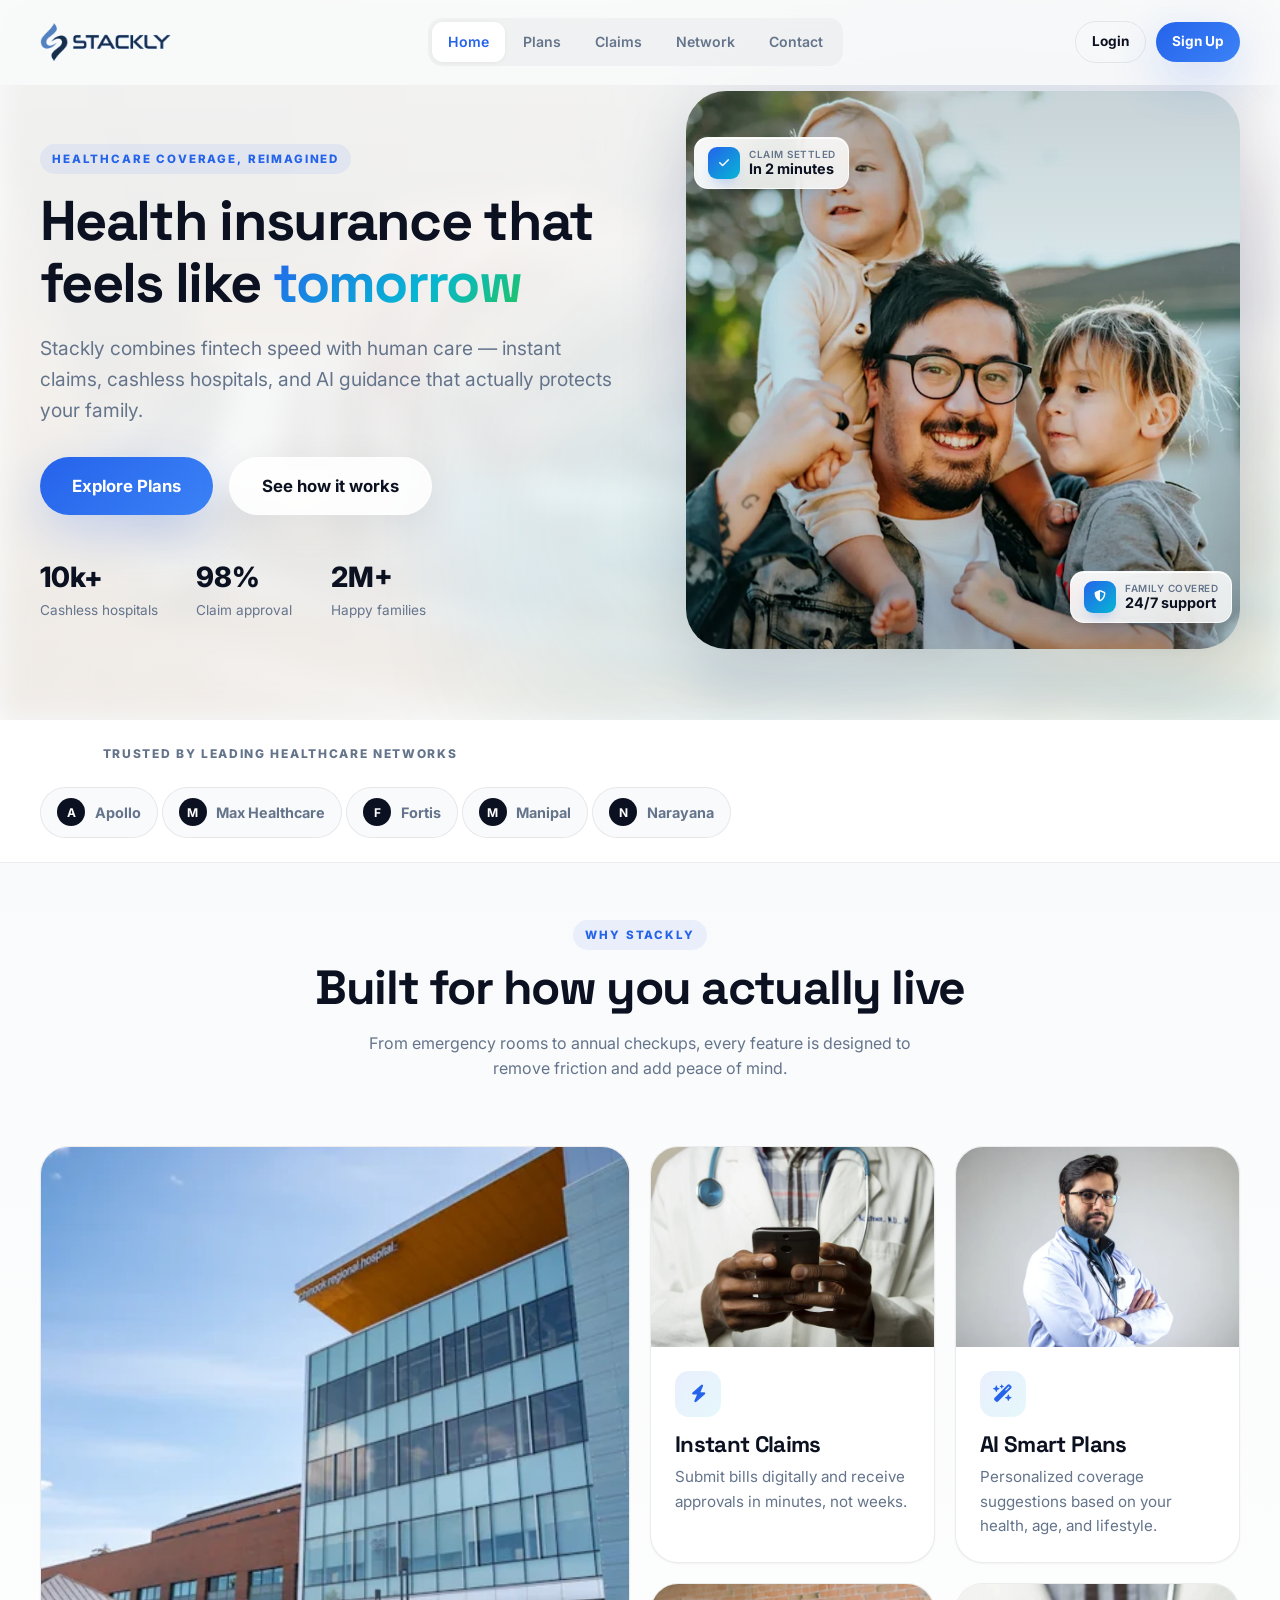
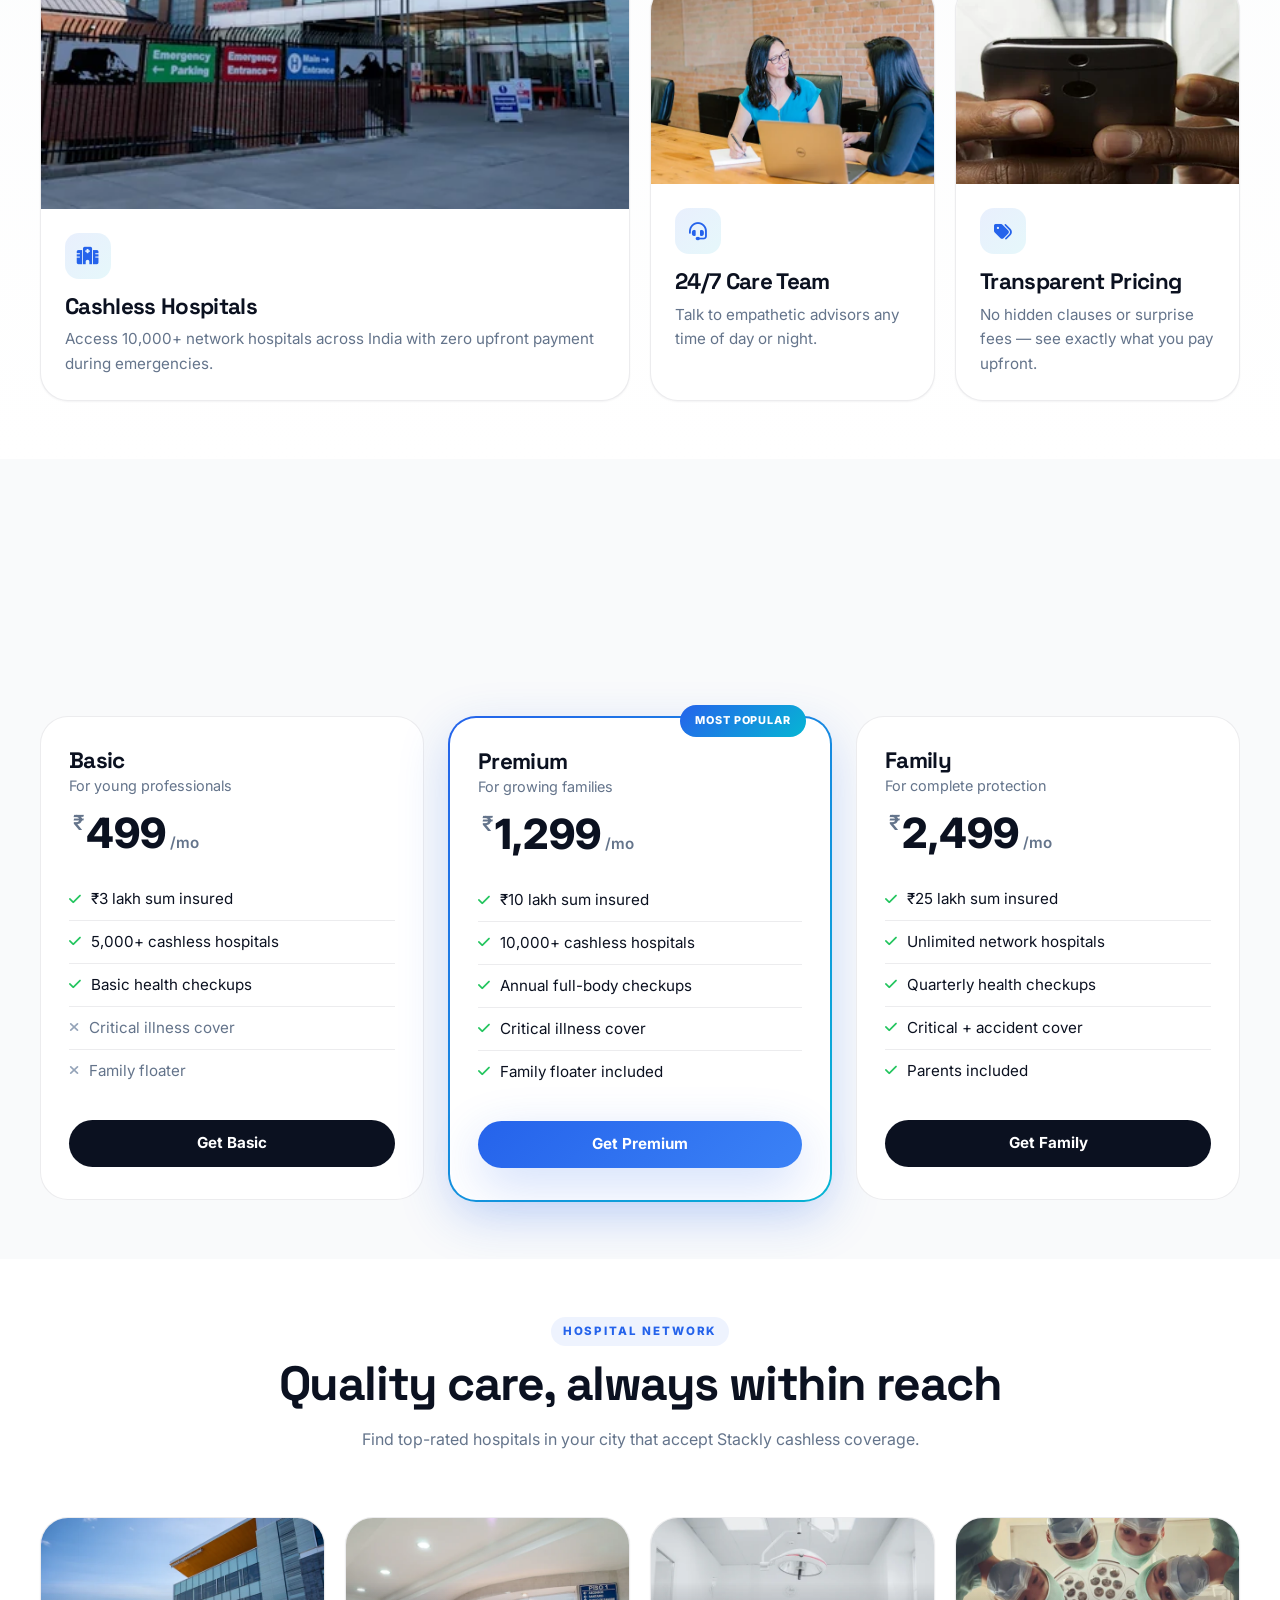
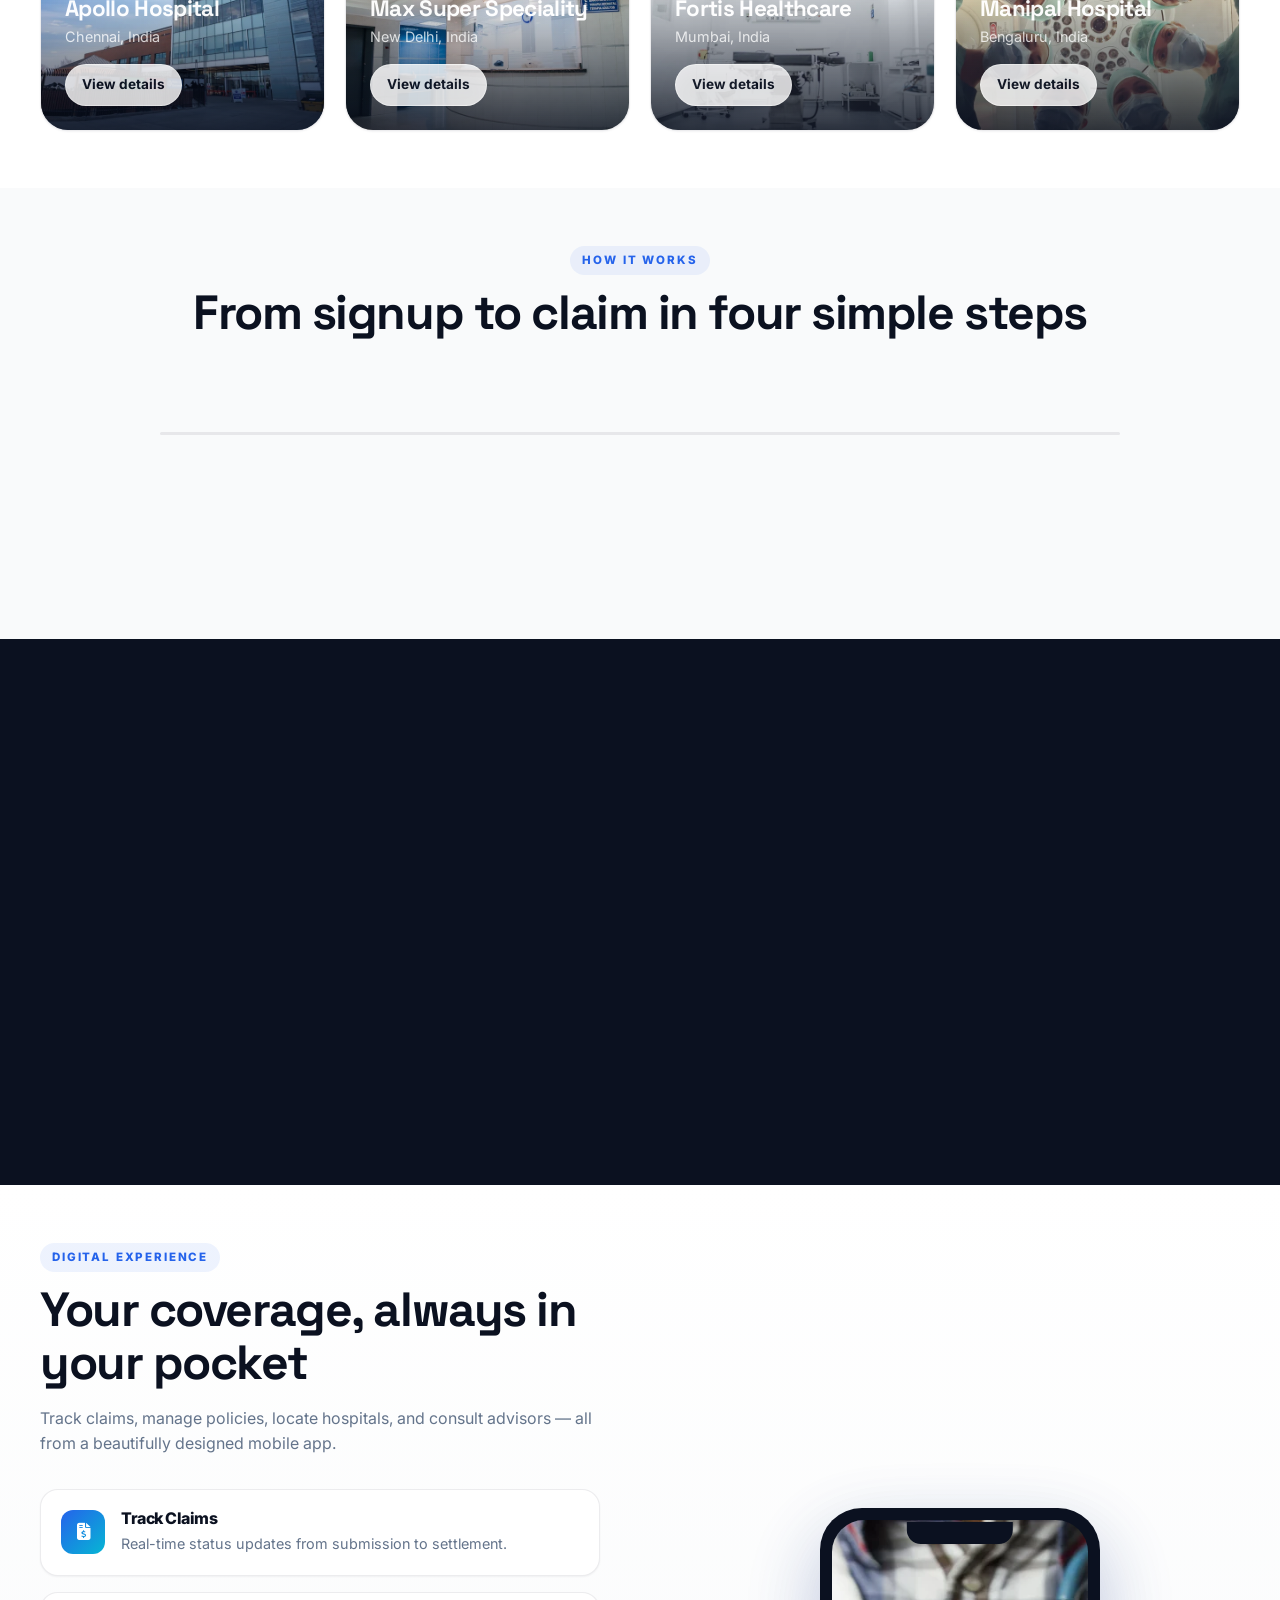
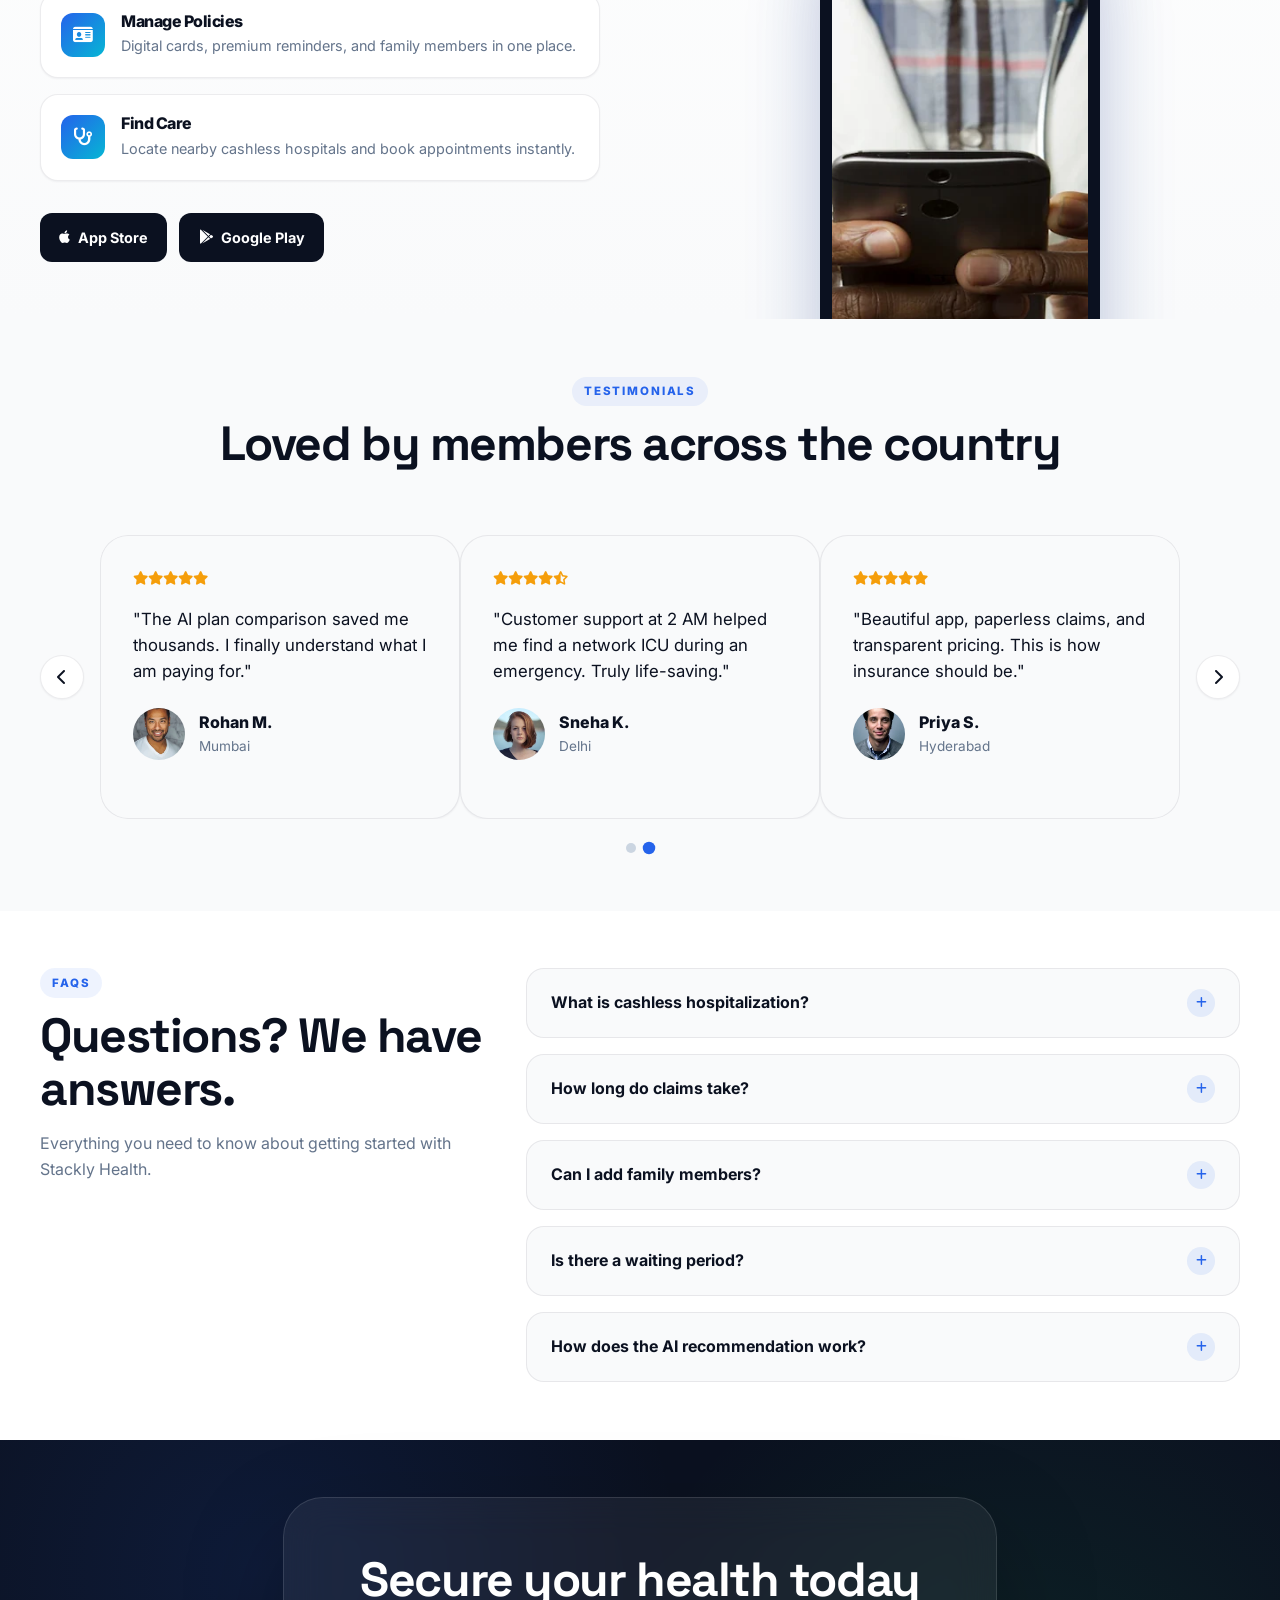
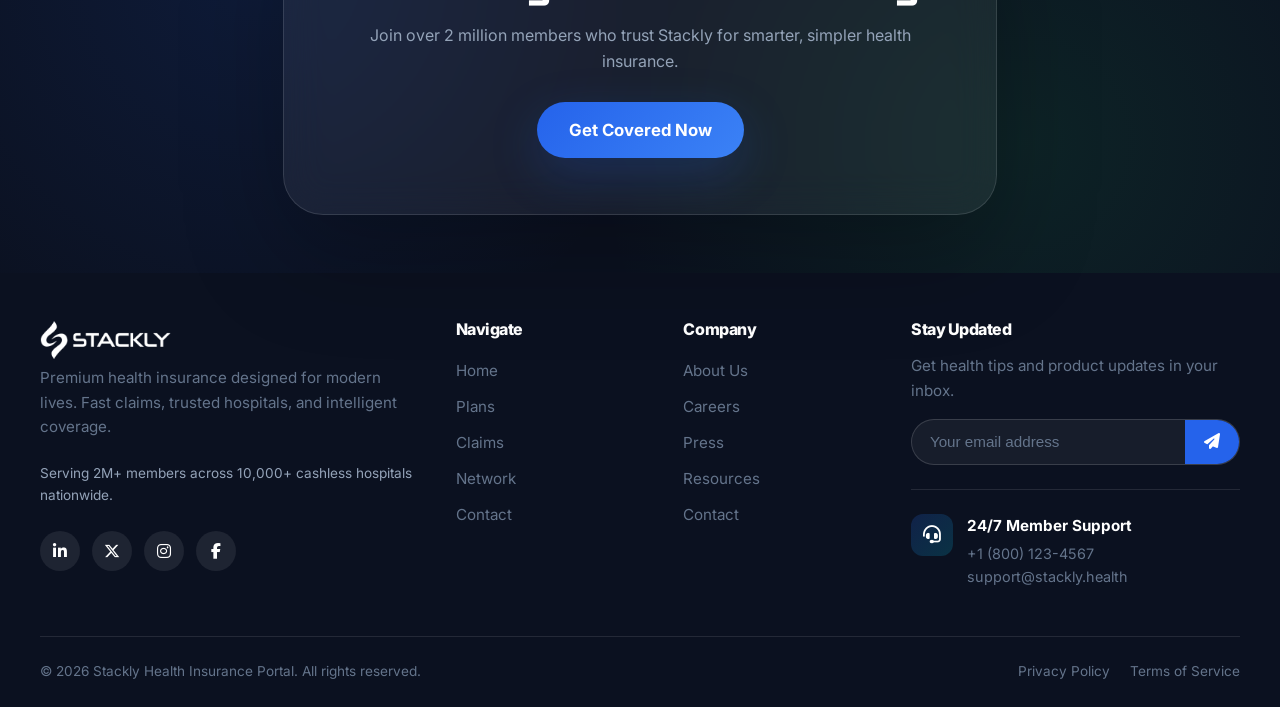
==== commit f39eacf7: "Testers submission" ====
--- a/index.html
+++ b/index.html
@@ -88,6 +88,7 @@
 
           <!-- Feature Block -->
           <div class="mn-feature">
+            <span class="mn-feature-label"><i class="fa-solid fa-shield-heart"></i> Why Stackly</span>
             <div class="mn-feature-inner">
               <div class="mn-feature-stat"><i class="fa-solid fa-hospital"></i><strong>10,000+</strong><span>Cashless Hospitals</span></div>
               <div class="mn-feature-stat"><i class="fa-solid fa-chart-line"></i><strong>98%</strong><span>Claim Success</span></div>
@@ -216,6 +217,14 @@
               <div class="bento-icon"><i class="fa-solid fa-headset"></i></div>
               <h3>24/7 Care Team</h3>
               <p>Talk to empathetic advisors any time of day or night.</p>
+            </div>
+          </article>
+          <article class="bento-card reveal" style="--stagger:0.5s">
+            <div class="bento-media"><img src="assets/images/mobile-screen.webp" alt="Smartphone showing transparent plan pricing" width="640" height="480" /></div>
+            <div class="bento-body">
+              <div class="bento-icon"><i class="fa-solid fa-tags"></i></div>
+              <h3>Transparent Pricing</h3>
+              <p>No hidden clauses or surprise fees — see exactly what you pay upfront.</p>
             </div>
           </article>
         </div>
--- a/styles.css
+++ b/styles.css
@@ -449,39 +449,82 @@
 
 /* Feature Block */
 .mn-feature {
+  position: relative;
+  background:
+    radial-gradient(circle at 0% 100%, rgba(6, 182, 212, 0.35), transparent 55%),
+    linear-gradient(135deg, #0B1120 0%, #101B34 60%, #0d1b2e 100%);
+  border: 1px solid rgba(255, 255, 255, 0.1);
+  border-radius: var(--radius);
+  padding: 1.4rem 1.25rem;
+  color: #fff;
+  position: relative;
+  overflow: hidden;
+  box-shadow: 0 12px 32px rgba(11, 17, 32, 0.25);
+}
+.mn-feature::after {
+  content: '';
+  position: absolute;
+  inset: 0 auto auto 0;
+  width: 100%;
+  height: 3px;
+  background: linear-gradient(90deg, var(--primary-light), #06B6D4, var(--accent));
+}
+.mn-feature-label {
+  display: inline-flex;
+  align-items: center;
+  gap: 0.45rem;
+  font-size: 0.68rem;
+  font-weight: 800;
+  text-transform: uppercase;
+  letter-spacing: 0.14em;
+  color: rgba(255, 255, 255, 0.7);
+  margin-bottom: 1rem;
+}
+.mn-feature-label i { color: var(--accent-light); }
+.mn-feature-inner {
+  display: grid;
+  grid-template-columns: 1fr 1fr;
+  gap: 0.75rem;
+}
+.mn-feature-stat {
+  display: flex;
+  align-items: center;
+  gap: 0.7rem;
+  padding: 0.75rem 0.85rem;
+  background: rgba(255, 255, 255, 0.07);
+  border: 1px solid rgba(255, 255, 255, 0.12);
+  border-radius: 14px;
+  text-align: left;
+  transition: background 0.25s, transform 0.25s;
+}
+.mn-feature-stat:hover { background: rgba(255, 255, 255, 0.12); transform: translateY(-2px); }
+.mn-feature-stat i {
+  flex-shrink: 0;
+  width: 36px;
+  height: 36px;
+  display: grid;
+  place-items: center;
+  font-size: 0.95rem;
+  color: #fff;
+  border-radius: 11px;
   background: linear-gradient(135deg, var(--primary), #06B6D4);
-  border-radius: var(--radius);
-  padding: 1.25rem;
+  box-shadow: 0 4px 12px rgba(37, 99, 235, 0.35);
+  margin-bottom: 0;
+  opacity: 1;
+}
+.mn-feature-stat strong {
+  display: block;
+  font-size: 1.1rem;
+  font-weight: 800;
+  line-height: 1.15;
   color: #fff;
-  position: relative;
-  overflow: hidden;
-}
-.mn-feature::before {
-  content: '';
-  position: absolute;
-  width: 120px;
-  height: 120px;
-  background: rgba(255, 255, 255, 0.1);
-  border-radius: 50%;
-  top: -30px;
-  right: -30px;
-  pointer-events: none;
-}
-.mn-feature-inner {
-  display: grid;
-  grid-template-columns: 1fr 1fr;
-  gap: 1rem;
-}
-.mn-feature-stat {
-  display: flex;
-  flex-direction: column;
-  align-items: center;
-  text-align: center;
-  gap: 0.2rem;
-}
-.mn-feature-stat i { font-size: 1rem; opacity: 0.8; margin-bottom: 0.2rem; }
-.mn-feature-stat strong { font-size: 1.25rem; font-weight: 800; }
-.mn-feature-stat span { font-size: 0.7rem; opacity: 0.8; }
+}
+.mn-feature-stat span {
+  display: block;
+  font-size: 0.68rem;
+  opacity: 0.75;
+  color: #fff;
+}
 
 /* Support */
 .mn-support-list {
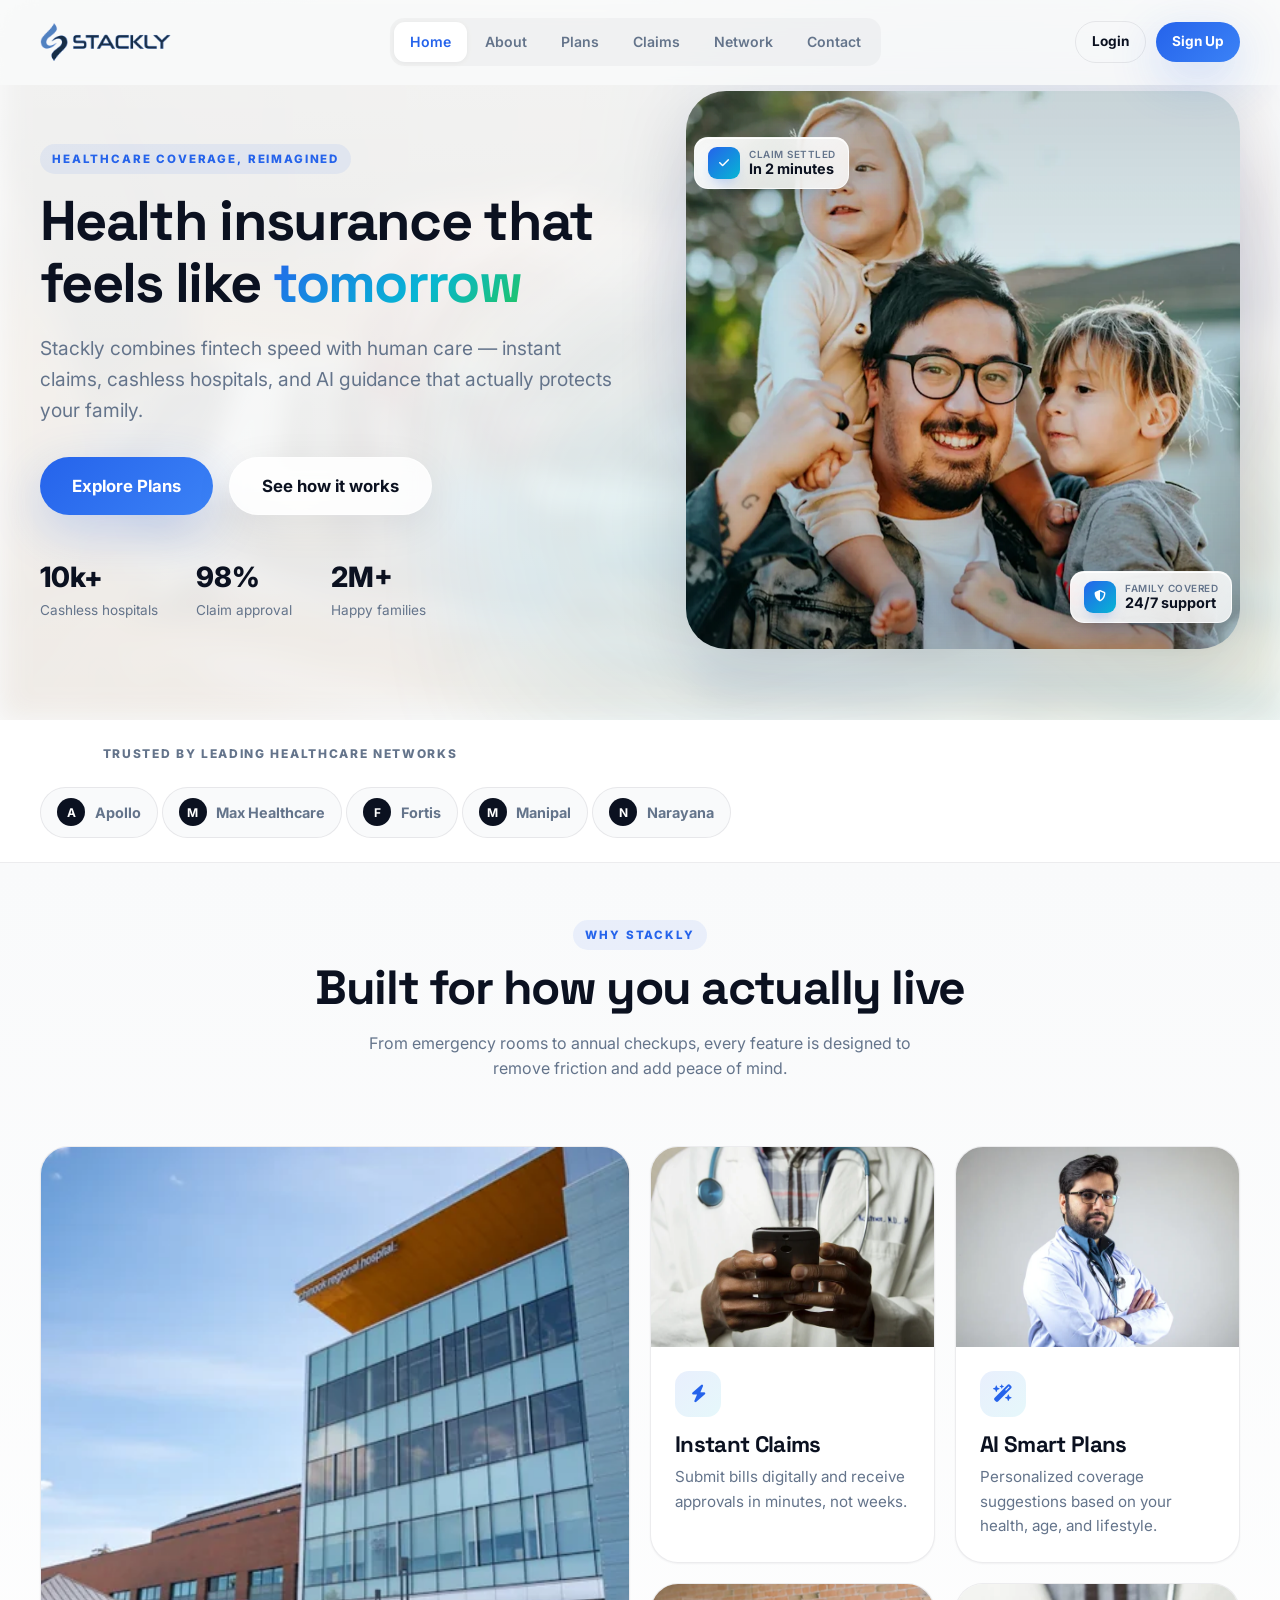
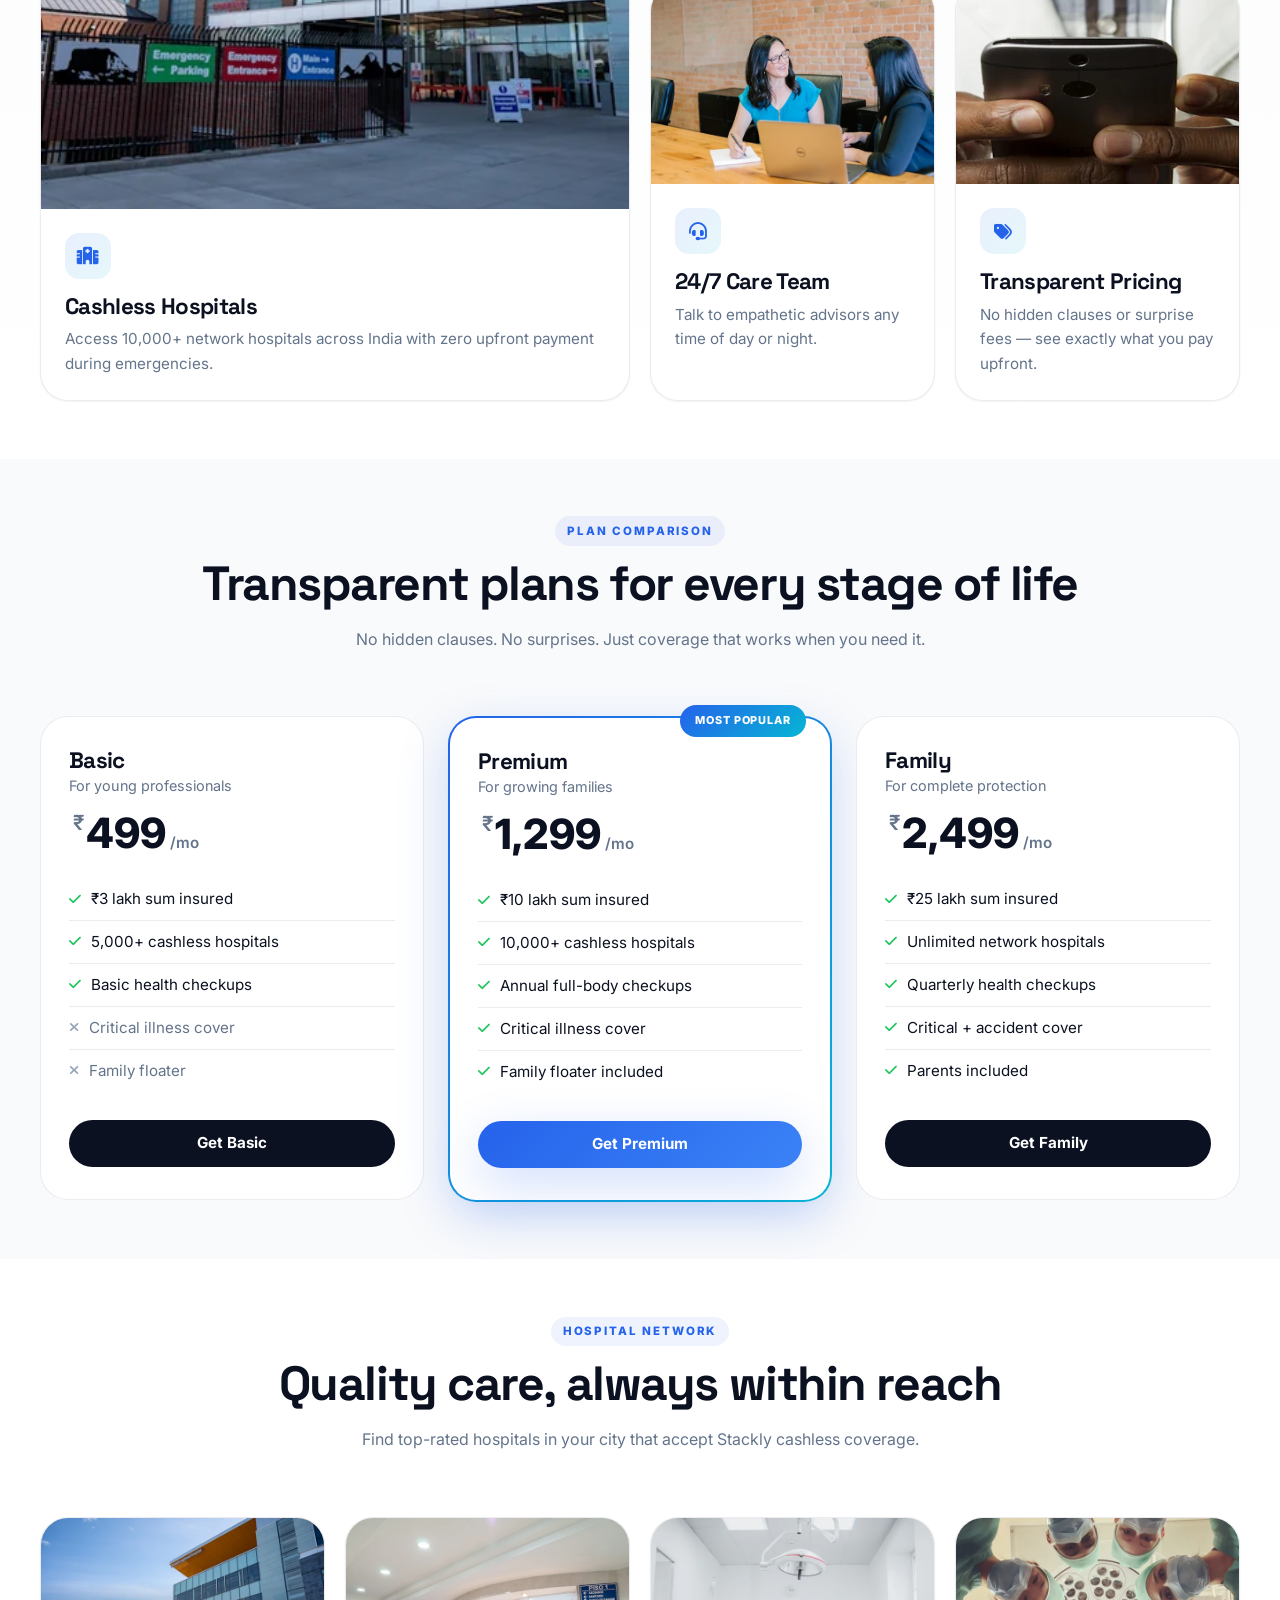
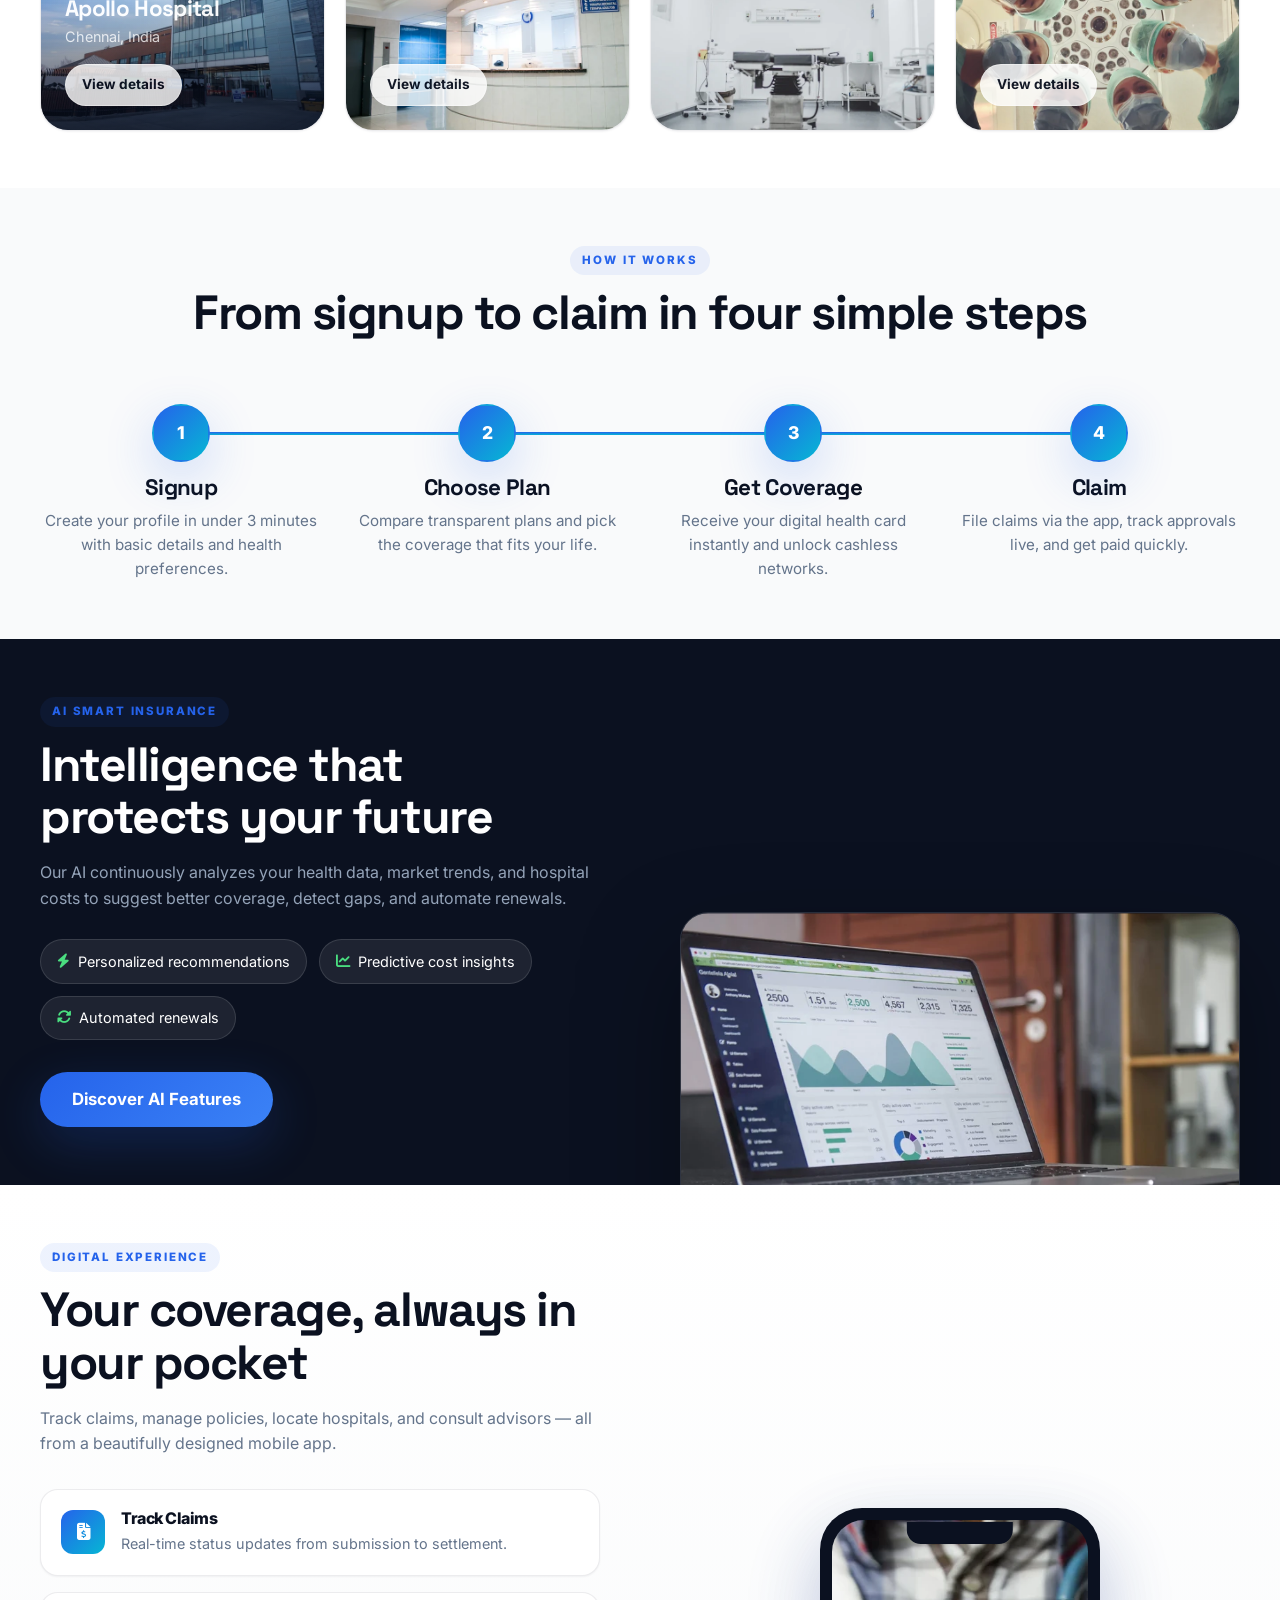
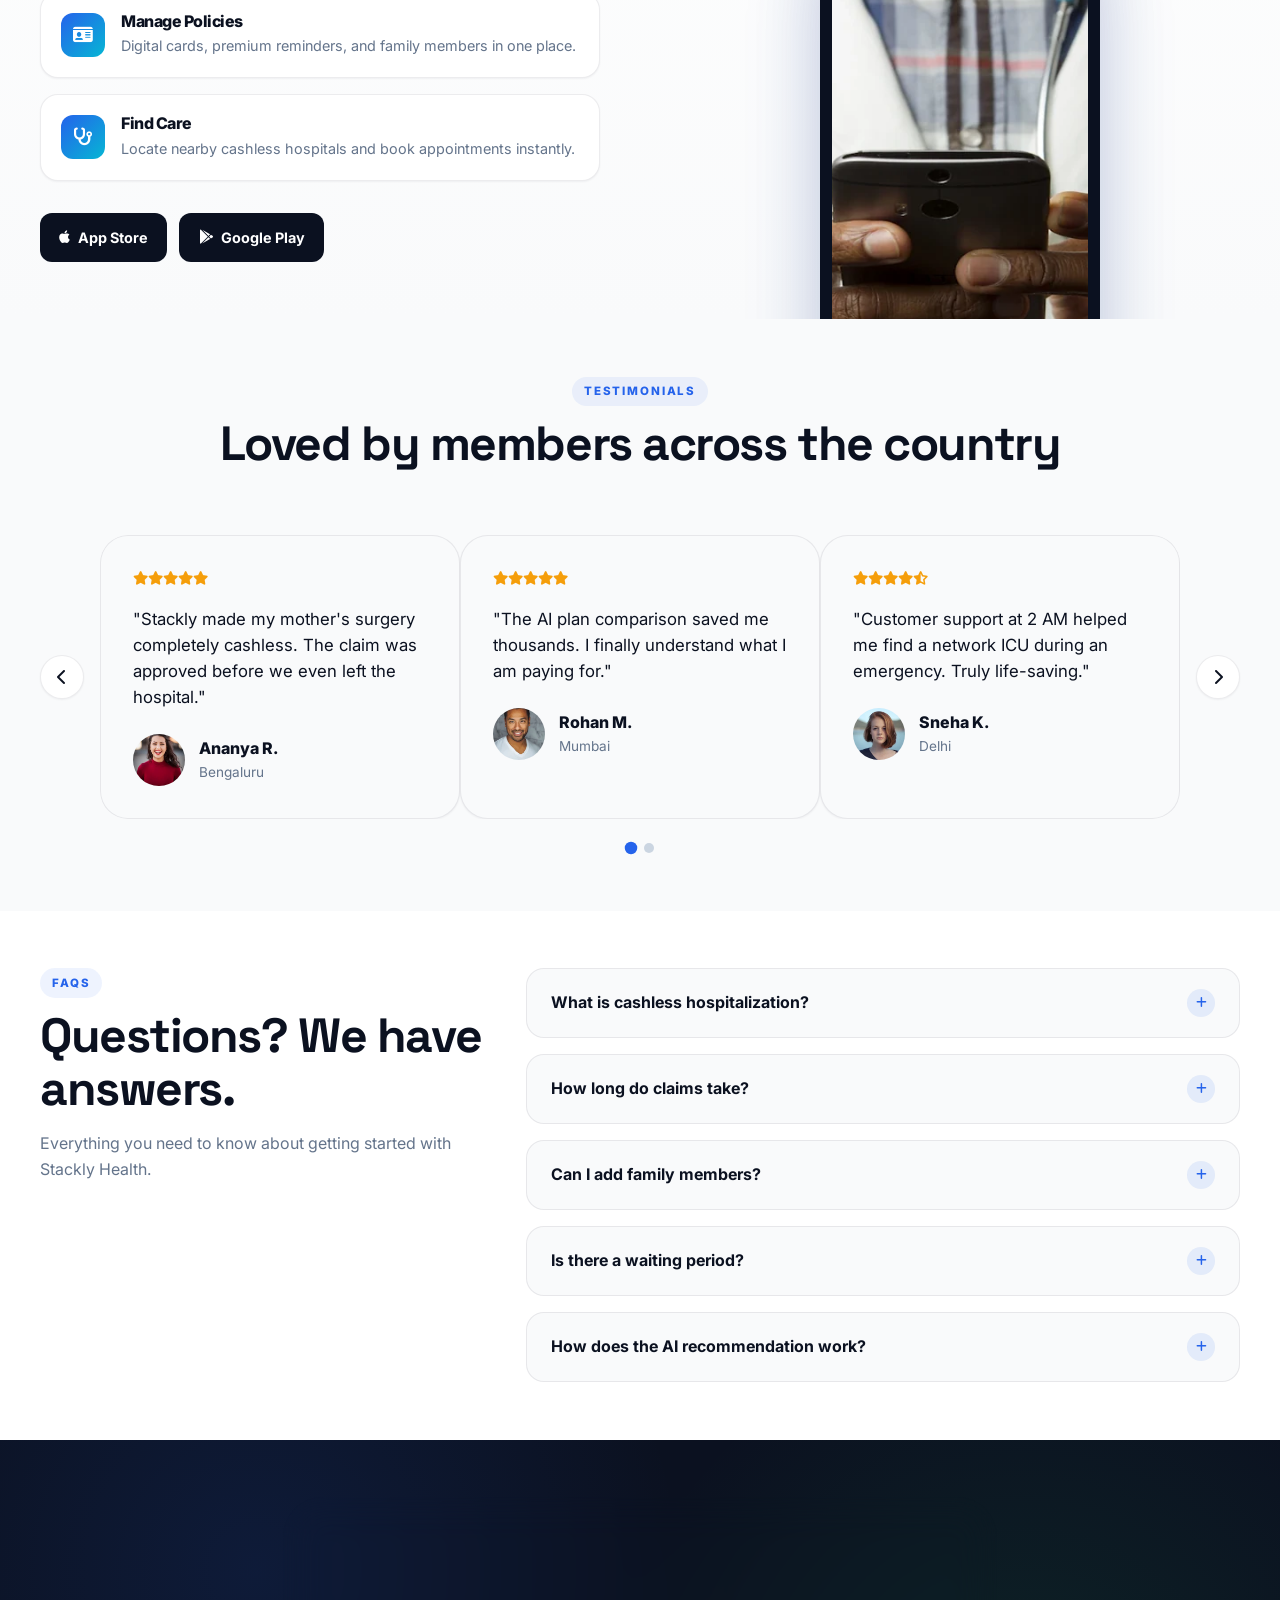
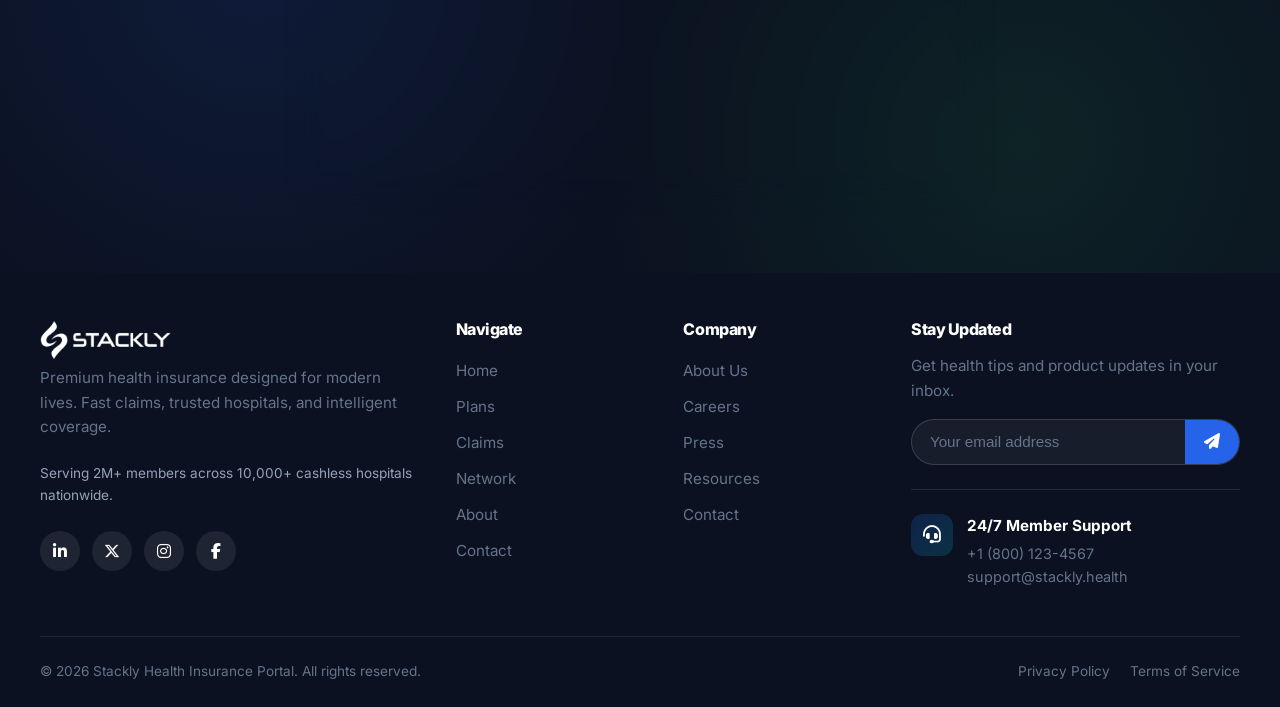
==== commit dc3e5bfe: "about page addition" ====
--- a/index.html
+++ b/index.html
@@ -69,6 +69,7 @@
             <span class="mn-section-label">Navigation</span>
             <ul class="mn-nav-list">
               <li><a href="index.html" class="mn-nav-link active"><span class="mn-nav-icon"><i class="fa-solid fa-house"></i></span><span class="mn-nav-label">Home</span><i class="fa-solid fa-chevron-right mn-nav-arrow"></i></a></li>
+              <li><a href="about.html" class="mn-nav-link"><span class="mn-nav-icon"><i class="fa-solid fa-people-group"></i></span><span class="mn-nav-label">About</span><i class="fa-solid fa-chevron-right mn-nav-arrow"></i></a></li>
               <li><a href="plans.html" class="mn-nav-link"><span class="mn-nav-icon"><i class="fa-solid fa-gem"></i></span><span class="mn-nav-label">Plans</span><i class="fa-solid fa-chevron-right mn-nav-arrow"></i></a></li>
               <li><a href="claims.html" class="mn-nav-link"><span class="mn-nav-icon"><i class="fa-solid fa-file-lines"></i></span><span class="mn-nav-label">Claims</span><i class="fa-solid fa-chevron-right mn-nav-arrow"></i></a></li>
               <li><a href="network.html" class="mn-nav-link"><span class="mn-nav-icon"><i class="fa-solid fa-hospital"></i></span><span class="mn-nav-label">Network</span><i class="fa-solid fa-chevron-right mn-nav-arrow"></i></a></li>
@@ -540,6 +541,7 @@
             <li><a href="plans.html">Plans</a></li>
             <li><a href="claims.html">Claims</a></li>
             <li><a href="network.html">Network</a></li>
+            <li><a href="about.html">About</a></li>
             <li><a href="contact.html">Contact</a></li>
           </ul>
         </div>
--- a/styles.css
+++ b/styles.css
@@ -1447,7 +1447,250 @@
 .plans-hero .hero-sub { font-size: clamp(1.05rem, 1.5vw, 1.25rem); margin-bottom: 2rem; }
 .plans-hero .hero-actions { display: flex; flex-wrap: wrap; gap: 1rem; margin-bottom: 2.5rem; }
 
-.plans-hero-visual { position: relative; height: 460px; display: grid; place-items: center; }
+.plans-hero-visual {
+  position: relative;
+  height: 520px;
+  display: grid;
+  place-items: center;
+}
+.plans-hero-visual .phv-halo {
+  position: absolute;
+  width: 420px;
+  height: 420px;
+  border-radius: 50%;
+  background: radial-gradient(circle, rgba(37,99,235,0.28), rgba(6,182,212,0.10) 55%, transparent 72%);
+  filter: blur(10px);
+  animation: haloPulse 4.5s ease-in-out infinite;
+  pointer-events: none;
+}
+.plans-hero-visual .phv-ring {
+  position: absolute;
+  width: 380px;
+  height: 380px;
+  border-radius: 50%;
+  border: 1.5px dashed rgba(37, 99, 235, 0.35);
+  animation: ringSpin 26s linear infinite;
+  pointer-events: none;
+}
+.plans-hero-visual .phv-ring::before,
+.plans-hero-visual .phv-ring::after {
+  content: '';
+  position: absolute;
+  border-radius: 50%;
+  border: 1px solid rgba(6, 182, 212, 0.22);
+}
+.plans-hero-visual .phv-ring::before { inset: 26px; }
+.plans-hero-visual .phv-ring::after { inset: 54px; }
+.plans-hero-visual .phv-dot {
+  position: absolute;
+  width: 12px;
+  height: 12px;
+  border-radius: 50%;
+  background: linear-gradient(135deg, var(--primary), var(--accent));
+  box-shadow: 0 0 18px rgba(37, 99, 235, 0.8);
+  z-index: 2;
+  animation: dotFloat 5s ease-in-out infinite;
+}
+.plans-hero-visual .pd-1 { top: 6%; left: 50%; margin-left: -6px; }
+.plans-hero-visual .pd-2 { right: 8%; top: 30%; animation-delay: 1s; }
+.plans-hero-visual .pd-3 { bottom: 10%; left: 18%; animation-delay: 2s; }
+.plans-hero-visual .pd-4 { top: 26%; left: 6%; animation-delay: 3s; }
+.plans-hero-visual .phv-orbit-photo {
+  position: absolute;
+  width: 74px;
+  height: 74px;
+  border-radius: 50%;
+  overflow: hidden;
+  border: 4px solid rgba(255,255,255,0.95);
+  box-shadow: 0 14px 30px rgba(37, 99, 235, 0.35);
+  right: 14%;
+  top: 14%;
+  z-index: 2;
+  animation: float 6s ease-in-out infinite;
+}
+.plans-hero-visual .phv-orbit-photo img { width: 100%; height: 100%; object-fit: cover; }
+
+/* Featured premium card */
+.plans-hero-visual .phv-featured {
+  position: relative;
+  z-index: 3;
+  width: min(320px, 88%);
+  padding: 1.6rem;
+  border-radius: var(--radius-lg);
+  background: linear-gradient(160deg, rgba(255,255,255,0.97), rgba(240, 244, 255, 0.92));
+  backdrop-filter: blur(18px) saturate(160%);
+  -webkit-backdrop-filter: blur(18px) saturate(160%);
+  border: 1px solid rgba(255,255,255,0.9);
+  box-shadow: 0 34px 70px -22px rgba(11,17,32,0.45), 0 0 0 1px rgba(37,99,235,0.10), inset 0 1px 0 rgba(255,255,255,0.95);
+  animation: float 6s ease-in-out infinite;
+}
+.plans-hero-visual .phv-featured::before {
+  content: '';
+  position: absolute;
+  inset: 0;
+  border-radius: var(--radius-lg);
+  padding: 1px;
+  background: linear-gradient(135deg, rgba(37,99,235,0.5), rgba(6,182,212,0.25), rgba(34,197,94,0.4));
+  -webkit-mask: linear-gradient(#fff 0 0) content-box, linear-gradient(#fff 0 0);
+  -webkit-mask-composite: xor;
+  mask-composite: exclude;
+  pointer-events: none;
+}
+.plans-hero-visual .phv-featured-badge {
+  position: absolute;
+  top: -14px;
+  left: 50%;
+  transform: translateX(-50%);
+  display: inline-flex;
+  align-items: center;
+  gap: 0.45rem;
+  padding: 0.45rem 1.1rem;
+  border-radius: 999px;
+  font-size: 0.75rem;
+  font-weight: 700;
+  letter-spacing: 0.02em;
+  color: #fff;
+  white-space: nowrap;
+  background: linear-gradient(135deg, var(--primary), #06B6D4);
+  box-shadow: 0 14px 34px rgba(37, 99, 235, 0.45);
+  animation: badgePulse 3s ease-in-out infinite;
+}
+.plans-hero-visual .phv-featured-badge i { animation: iconBeat 3s ease-in-out infinite; }
+.plans-hero-visual .phv-featured-head {
+  display: flex;
+  align-items: center;
+  gap: 1rem;
+  margin-bottom: 1.1rem;
+  padding-top: 0.4rem;
+}
+.plans-hero-visual .phv-featured-thumb {
+  flex: 0 0 auto;
+  width: 72px;
+  height: 54px;
+  border-radius: 14px;
+  overflow: hidden;
+  box-shadow: 0 8px 18px rgba(37,99,235,0.25);
+  border: 1px solid rgba(255,255,255,0.8);
+}
+.plans-hero-visual .phv-featured-thumb img { width: 100%; height: 100%; object-fit: cover; }
+.plans-hero-visual .phv-featured-meta h4 {
+  font-family: var(--font-heading);
+  font-size: 1.35rem;
+  letter-spacing: -0.02em;
+  line-height: 1.1;
+}
+.plans-hero-visual .phv-featured-meta p { font-size: 0.82rem; margin-top: 0.15rem; }
+.plans-hero-visual .phv-featured-price {
+  display: flex;
+  align-items: baseline;
+  gap: 0.2rem;
+  margin-bottom: 1.1rem;
+}
+.plans-hero-visual .phv-currency {
+  font-family: var(--font-heading);
+  font-size: 1.3rem;
+  font-weight: 700;
+  color: var(--primary);
+}
+.plans-hero-visual .phv-amount {
+  font-family: var(--font-heading);
+  font-size: clamp(2.6rem, 5vw, 3.2rem);
+  font-weight: 700;
+  letter-spacing: -0.04em;
+  line-height: 1;
+  background: linear-gradient(135deg, var(--primary), #06B6D4 65%, var(--accent));
+  -webkit-background-clip: text;
+  background-clip: text;
+  -webkit-text-fill-color: transparent;
+}
+.plans-hero-visual .phv-period { font-size: 0.85rem; color: var(--text-muted); font-weight: 600; }
+.plans-hero-visual .phv-featured-benefits {
+  display: grid;
+  grid-template-columns: repeat(3, 1fr);
+  gap: 0.5rem;
+  margin-bottom: 1.3rem;
+}
+.plans-hero-visual .phv-featured-benefits span {
+  display: flex;
+  flex-direction: column;
+  align-items: center;
+  gap: 0.3rem;
+  text-align: center;
+  font-size: 0.68rem;
+  font-weight: 700;
+  color: var(--text);
+  padding: 0.55rem 0.4rem;
+  border-radius: 12px;
+  background: linear-gradient(140deg, rgba(37,99,235,0.07), rgba(6,182,212,0.07));
+  border: 1px solid rgba(37,99,235,0.12);
+}
+.plans-hero-visual .phv-featured-benefits span i { color: var(--primary); font-size: 0.85rem; }
+.plans-hero-visual .phv-featured-btn {
+  display: flex;
+  align-items: center;
+  justify-content: center;
+  gap: 0.5rem;
+  width: 100%;
+  padding: 0.85rem 1rem;
+  border-radius: 14px;
+  font-weight: 700;
+  font-size: 0.9rem;
+  color: #fff;
+  background: linear-gradient(135deg, var(--primary), var(--primary-light));
+  box-shadow: 0 14px 30px rgba(37, 99, 235, 0.4);
+  transition: transform var(--transition), box-shadow var(--transition);
+}
+.plans-hero-visual .phv-featured-btn:hover {
+  transform: translateY(-2px);
+  box-shadow: 0 18px 40px rgba(37, 99, 235, 0.5);
+}
+.plans-hero-visual .phv-featured-btn i { transition: transform var(--transition); }
+.plans-hero-visual .phv-featured-btn:hover i { transform: translateX(4px); }
+
+/* Floating mini chips */
+.plans-hero-visual .phv-chip {
+  position: absolute;
+  z-index: 4;
+  display: flex;
+  align-items: center;
+  gap: 0.65rem;
+  min-width: 132px;
+  padding: 0.65rem 0.85rem;
+  border-radius: 14px;
+  background: linear-gradient(140deg, rgba(255,255,255,0.96), rgba(255,255,255,0.85));
+  backdrop-filter: blur(12px) saturate(150%);
+  -webkit-backdrop-filter: blur(12px) saturate(150%);
+  border: 1px solid rgba(255,255,255,0.8);
+  box-shadow: 0 18px 36px -18px rgba(11,17,32,0.5), inset 0 1px 0 rgba(255,255,255,0.95);
+  animation: float 5.5s ease-in-out infinite;
+}
+.plans-hero-visual .phv-chip-icon {
+  flex: 0 0 auto;
+  width: 36px;
+  height: 36px;
+  display: grid;
+  place-items: center;
+  border-radius: 11px;
+  color: #fff;
+  font-size: 0.85rem;
+  background: linear-gradient(135deg, var(--primary), #06B6D4);
+  box-shadow: 0 8px 16px -6px rgba(37,99,235,0.55);
+}
+.plans-hero-visual .phv-chip div { display: flex; flex-direction: column; line-height: 1.15; }
+.plans-hero-visual .phv-chip strong { font-family: var(--font-heading); font-size: 0.95rem; color: var(--text); }
+.plans-hero-visual .phv-chip div span { font-size: 0.72rem; color: var(--text-muted); }
+.plans-hero-visual .phv-chip-basic { top: 8%; left: 0; animation-delay: 0.3s; }
+.plans-hero-visual .phv-chip-basic .phv-chip-icon { background: linear-gradient(135deg, #059669, #34D399); box-shadow: 0 8px 16px -6px rgba(5,150,105,0.5); }
+.plans-hero-visual .phv-chip-family { bottom: 9%; left: 1rem; animation-delay: 2.2s; }
+.plans-hero-visual .phv-chip-family .phv-chip-icon { background: linear-gradient(135deg, #D97706, #F59E0B); box-shadow: 0 8px 16px -6px rgba(217,119,6,0.5); }
+.plans-hero-visual .phv-chip-success { top: 44%; right: -8px; animation-delay: 1.2s; }
+.plans-hero-visual .phv-chip-success .phv-chip-icon { background: linear-gradient(135deg, var(--primary), #7C3AED); box-shadow: 0 8px 16px -6px rgba(124,58,237,0.5); }
+
+@keyframes dotFloat {
+  0%, 100% { transform: translateY(0); }
+  50% { transform: translateY(-8px); }
+}
+
 .coverage-visual {
   position: relative;
   width: min(400px, 100%);
@@ -6711,7 +6954,14 @@
   .hero-actions .btn { width: 100%; justify-content: center; }
   .hero-stats { gap: 1.5rem; }
   .floating-card { padding: 0.5rem 0.7rem; }
-  .plans-hero-visual { height: 400px; }
+  .plans-hero-visual { height: 420px; }
+  .plans-hero-visual .phv-halo { width: 330px; height: 330px; }
+  .plans-hero-visual .phv-ring { width: 300px; height: 300px; }
+  .plans-hero-visual .phv-orbit-photo { width: 58px; height: 58px; }
+  .plans-hero-visual .phv-chip { min-width: 118px; padding: 0.55rem 0.7rem; }
+  .plans-hero-visual .phv-chip-icon { width: 30px; height: 30px; font-size: 0.72rem; }
+  .plans-hero-visual .phv-chip strong { font-size: 0.85rem; }
+  .plans-hero-visual .phv-chip div span { font-size: 0.66rem; }
   .coverage-visual { height: 360px; }
   .coverage-halo { width: 280px; height: 280px; }
   .coverage-ring { width: 250px; height: 250px; }
@@ -6766,3 +7016,585 @@
   [data-stagger] > * { opacity: 1; transform: none; transition: none; }
   .partners-track { animation: none; }
 }
+
+/* ============================================================
+   ABOUT PAGE
+   ============================================================ */
+
+/* ---- 1. HERO ---- */
+.about-hero {
+  position: relative;
+  min-height: 92vh;
+  display: flex;
+  align-items: center;
+  padding: 9rem 0 6rem;
+  overflow: hidden;
+}
+.about-hero-bg {
+  position: absolute;
+  inset: 0;
+  z-index: 0;
+}
+.about-hero-bg img {
+  width: 100%;
+  height: 100%;
+  object-fit: cover;
+  object-position: center;
+}
+.about-hero-overlay {
+  position: absolute;
+  inset: 0;
+  z-index: 1;
+  background:
+    linear-gradient(90deg, rgba(8, 13, 28, 0.92) 0%, rgba(11, 17, 32, 0.72) 45%, rgba(11, 17, 32, 0.30) 100%),
+    linear-gradient(180deg, rgba(8, 13, 28, 0.55) 0%, rgba(8, 13, 28, 0) 40%, rgba(8, 13, 28, 0.75) 100%);
+}
+.about-hero-glow {
+  position: absolute;
+  z-index: 1;
+  right: -10%;
+  top: 20%;
+  width: 46vw;
+  height: 46vw;
+  max-width: 620px;
+  max-height: 620px;
+  background: radial-gradient(circle, rgba(37, 99, 235, 0.45), rgba(6, 182, 212, 0.12) 55%, transparent 72%);
+  filter: blur(50px);
+  pointer-events: none;
+  animation: glowPulse 8s ease-in-out infinite;
+}
+.about-hero-inner {
+  position: relative;
+  z-index: 2;
+  max-width: 780px;
+}
+.about-hero-eyebrow {
+  color: #BFDBFE;
+  background: rgba(37, 99, 235, 0.25);
+  backdrop-filter: blur(6px);
+  border: 1px solid rgba(255, 255, 255, 0.18);
+  margin-bottom: 1.5rem;
+}
+.about-hero-inner h1 {
+  color: #fff;
+  font-size: clamp(2.3rem, 5.5vw, 4.2rem);
+  margin-bottom: 1.4rem;
+}
+.about-hero-sub {
+  color: rgba(226, 232, 240, 0.92);
+  font-size: clamp(1.05rem, 1.5vw, 1.3rem);
+  max-width: 560px;
+  margin-bottom: 2.2rem;
+}
+.about-hero-actions { display: flex; flex-wrap: wrap; gap: 1rem; margin-bottom: 2.6rem; }
+.about-hero-actions .btn-glass { background: rgba(255, 255, 255, 0.1); color: #fff; border-color: rgba(255, 255, 255, 0.35); }
+.about-hero-actions .btn-glass:hover { background: rgba(255, 255, 255, 0.22); }
+.about-hero-trust { display: flex; align-items: center; gap: 1rem; }
+.about-hero-avatars { display: flex; }
+.about-hero-avatars img {
+  width: 42px;
+  height: 42px;
+  border-radius: 50%;
+  object-fit: cover;
+  border: 2px solid rgba(255, 255, 255, 0.85);
+  box-shadow: 0 6px 14px rgba(8, 13, 28, 0.4);
+}
+.about-hero-avatars img + img { margin-left: -12px; }
+.about-hero-trust p { color: rgba(226, 232, 240, 0.85); font-size: 0.95rem; max-width: 100%; }
+.about-hero-trust strong { color: #fff; }
+.about-hero-scroll {
+  position: absolute;
+  left: 50%;
+  bottom: 1.8rem;
+  transform: translateX(-50%);
+  z-index: 2;
+  width: 24px;
+  height: 40px;
+  border: 2px solid rgba(255, 255, 255, 0.6);
+  border-radius: 999px;
+}
+.about-hero-scroll span {
+  position: absolute;
+  left: 50%;
+  top: 7px;
+  width: 4px;
+  height: 8px;
+  margin-left: -2px;
+  border-radius: 999px;
+  background: #fff;
+  animation: heroScroll 1.8s ease-in-out infinite;
+}
+@keyframes heroScroll {
+  0% { transform: translateY(0); opacity: 1; }
+  70% { transform: translateY(14px); opacity: 0; }
+  100% { transform: translateY(0); opacity: 0; }
+}
+
+/* ---- 2. OUR STORY ---- */
+.about-story { background: var(--bg); }
+.about-story-grid {
+  display: grid;
+  grid-template-columns: 1fr;
+  gap: 3rem;
+  align-items: center;
+}
+.about-story-media { position: relative; }
+.about-story-img {
+  border-radius: var(--radius-xl);
+  overflow: hidden;
+  box-shadow: var(--shadow-lg);
+  position: relative;
+}
+.about-story-img::after {
+  content: '';
+  position: absolute;
+  inset: 0;
+  background: linear-gradient(140deg, rgba(37, 99, 235, 0.18), transparent 55%);
+  pointer-events: none;
+}
+.about-story-img img { width: 100%; height: 100%; object-fit: cover; }
+.about-story-badge {
+  position: absolute;
+  left: 1.4rem;
+  bottom: 1.4rem;
+  display: flex;
+  align-items: center;
+  gap: 0.8rem;
+  padding: 0.9rem 1.2rem;
+  border-radius: var(--radius);
+  background: rgba(255, 255, 255, 0.92);
+  backdrop-filter: blur(12px);
+  border: 1px solid rgba(255, 255, 255, 0.7);
+  box-shadow: var(--shadow);
+  animation: float 6s ease-in-out infinite;
+}
+.about-story-badge-icon {
+  width: 44px;
+  height: 44px;
+  flex: 0 0 auto;
+  display: grid;
+  place-items: center;
+  border-radius: 12px;
+  color: #fff;
+  font-size: 1.1rem;
+  background: linear-gradient(135deg, var(--primary), #06B6D4);
+  box-shadow: 0 10px 20px rgba(37, 99, 235, 0.4);
+}
+.about-story-badge div { display: flex; flex-direction: column; line-height: 1.2; }
+.about-story-badge strong { font-family: var(--font-heading); font-size: 1.05rem; color: var(--text); }
+.about-story-badge span { font-size: 0.8rem; color: var(--text-muted); }
+.about-story-text .eyebrow { margin-bottom: 1.2rem; }
+.about-story-text h2 { margin-bottom: 1.2rem; }
+.about-story-text > p { margin-bottom: 1.1rem; font-size: 1.02rem; }
+.about-story-points { display: grid; gap: 1rem; margin-top: 1.6rem; }
+.about-story-point {
+  display: flex;
+  gap: 1rem;
+  align-items: flex-start;
+  padding: 1.1rem 1.2rem;
+  border-radius: var(--radius);
+  background: var(--surface);
+  border: 1px solid var(--border);
+  box-shadow: var(--shadow-sm);
+  transition: transform var(--transition), box-shadow var(--transition);
+}
+.about-story-point:hover { transform: translateY(-3px); box-shadow: var(--shadow); }
+.about-story-point-icon {
+  flex: 0 0 auto;
+  width: 42px;
+  height: 42px;
+  display: grid;
+  place-items: center;
+  border-radius: 12px;
+  font-size: 1rem;
+  color: var(--primary);
+  background: linear-gradient(135deg, rgba(37, 99, 235, 0.1), rgba(6, 182, 212, 0.1));
+}
+.about-story-point:nth-child(2) .about-story-point-icon { color: var(--accent); background: linear-gradient(135deg, rgba(34, 197, 94, 0.12), rgba(37, 99, 235, 0.08)); }
+.about-story-point strong { font-family: var(--font-heading); display: block; margin-bottom: 0.25rem; }
+.about-story-point p { font-size: 0.92rem; max-width: 100%; }
+
+/* ---- 3. MISSION & VISION ---- */
+.about-mv { position: relative; overflow: hidden; }
+.about-mv-glow {
+  position: absolute;
+  inset: -20% auto auto -10%;
+  width: 40vw;
+  height: 40vw;
+  max-width: 520px;
+  max-height: 520px;
+  background: radial-gradient(circle, rgba(37, 99, 235, 0.16), transparent 62%);
+  filter: blur(40px);
+  pointer-events: none;
+}
+.about-mv-grid { display: grid; grid-template-columns: 1fr; gap: 1.5rem; position: relative; z-index: 1; }
+.about-mv-card {
+  position: relative;
+  padding: 2.2rem 2rem;
+  border-radius: var(--radius-lg);
+  background: rgba(255, 255, 255, 0.8);
+  backdrop-filter: blur(16px);
+  -webkit-backdrop-filter: blur(16px);
+  border: 1px solid rgba(255, 255, 255, 0.7);
+  box-shadow: var(--shadow);
+  overflow: hidden;
+  transition: transform var(--transition), box-shadow var(--transition);
+}
+.about-mv-card::before {
+  content: '';
+  position: absolute;
+  top: 0;
+  left: 0;
+  right: 0;
+  height: 4px;
+  background: linear-gradient(90deg, var(--primary), #06B6D4);
+  opacity: 0;
+  transition: opacity var(--transition);
+}
+.about-mv-card:hover { transform: translateY(-6px); box-shadow: var(--shadow-lg); }
+.about-mv-card:hover::before { opacity: 1; }
+.about-mv-vision::before { background: linear-gradient(90deg, var(--accent), #06B6D4); }
+.about-mv-icon {
+  width: 58px;
+  height: 58px;
+  display: grid;
+  place-items: center;
+  border-radius: 16px;
+  margin-bottom: 1.4rem;
+  font-size: 1.4rem;
+  color: #fff;
+  background: linear-gradient(135deg, var(--primary), #06B6D4);
+  box-shadow: var(--shadow-blue);
+}
+.about-mv-vision .about-mv-icon { background: linear-gradient(135deg, var(--accent), #06B6D4); box-shadow: var(--shadow-green); }
+.about-mv-card h3 { font-size: 1.5rem; margin-bottom: 0.9rem; }
+.about-mv-card p { font-size: 1rem; margin-bottom: 1.6rem; }
+.about-mv-footer {
+  padding-top: 1.2rem;
+  border-top: 1px solid var(--border);
+  font-size: 0.85rem;
+  font-weight: 700;
+  color: var(--primary);
+  display: flex;
+  align-items: center;
+  gap: 0.5rem;
+}
+.about-mv-vision .about-mv-footer { color: #059669; }
+.about-mv-footer::before {
+  content: '';
+  width: 8px;
+  height: 8px;
+  border-radius: 50%;
+  background: currentColor;
+}
+
+/* ---- 4. TRUST METRICS ---- */
+.about-stats {
+  position: relative;
+  background: linear-gradient(135deg, var(--dark) 0%, #10203f 100%);
+  overflow: hidden;
+}
+.about-stats-pattern {
+  position: absolute;
+  inset: 0;
+  background-image:
+    radial-gradient(circle at 15% 20%, rgba(37, 99, 235, 0.35), transparent 45%),
+    radial-gradient(circle at 85% 80%, rgba(6, 182, 212, 0.28), transparent 45%),
+    radial-gradient(circle at 60% 0%, rgba(255, 255, 255, 0.06), transparent 40%);
+  opacity: 0.7;
+  pointer-events: none;
+}
+.about-stats .container { position: relative; z-index: 1; }
+.about-stats .section-head h2 { color: #fff; }
+.about-stats .section-head p { color: var(--text-light); }
+.about-stats .eyebrow { color: #BFDBFE; background: rgba(37, 99, 235, 0.25); border: 1px solid rgba(255, 255, 255, 0.12); }
+.about-stats-grid {
+  display: grid;
+  grid-template-columns: repeat(2, 1fr);
+  gap: 1rem;
+}
+.about-stat {
+  padding: 1.8rem 1.4rem;
+  border-radius: var(--radius);
+  text-align: center;
+  background: rgba(255, 255, 255, 0.06);
+  backdrop-filter: blur(10px);
+  -webkit-backdrop-filter: blur(10px);
+  border: 1px solid rgba(255, 255, 255, 0.12);
+  transition: transform var(--transition), background var(--transition), border-color var(--transition);
+}
+.about-stat:hover { transform: translateY(-5px); background: rgba(255, 255, 255, 0.1); border-color: rgba(255, 255, 255, 0.25); }
+.about-stat-icon {
+  width: 48px;
+  height: 48px;
+  margin: 0 auto 1rem;
+  display: grid;
+  place-items: center;
+  border-radius: 14px;
+  font-size: 1.1rem;
+  color: #fff;
+  background: linear-gradient(135deg, var(--primary), #06B6D4);
+  box-shadow: 0 12px 26px rgba(37, 99, 235, 0.4);
+}
+.about-stat:nth-child(2) .about-stat-icon { background: linear-gradient(135deg, var(--accent), #06B6D4); box-shadow: 0 12px 26px rgba(34, 197, 94, 0.35); }
+.about-stat:nth-child(3) .about-stat-icon { background: linear-gradient(135deg, #F59E0B, #F97316); box-shadow: 0 12px 26px rgba(245, 158, 11, 0.35); }
+.about-stat:nth-child(4) .about-stat-icon { background: linear-gradient(135deg, #7C3AED, var(--primary)); box-shadow: 0 12px 26px rgba(124, 58, 237, 0.35); }
+.about-stat strong {
+  display: block;
+  font-family: var(--font-heading);
+  font-size: clamp(2rem, 4vw, 2.8rem);
+  font-weight: 700;
+  letter-spacing: -0.03em;
+  color: #fff;
+  line-height: 1;
+  margin-bottom: 0.5rem;
+}
+.about-stat-suffix { font-size: 0.6em; color: #BFDBFE; }
+.about-stat p { color: var(--text-light); font-size: 0.92rem; margin: 0 auto; max-width: 100%; }
+
+/* ---- 5. TEAM ---- */
+.about-team-grid { display: grid; grid-template-columns: repeat(2, 1fr); gap: 1.2rem; }
+.about-team-card {
+  border-radius: var(--radius);
+  background: var(--surface);
+  border: 1px solid var(--border);
+  box-shadow: var(--shadow-sm);
+  padding: 1rem;
+  text-align: center;
+  transition: transform var(--transition), box-shadow var(--transition);
+}
+.about-team-card:hover { transform: translateY(-5px); box-shadow: var(--shadow); }
+.about-team-photo {
+  position: relative;
+  border-radius: var(--radius);
+  overflow: hidden;
+  aspect-ratio: 4 / 4.4;
+  margin-bottom: 1rem;
+}
+.about-team-photo img { width: 100%; height: 100%; object-fit: cover; transition: transform 0.6s cubic-bezier(0.4,0,0.2,1); }
+.about-team-card:hover .about-team-photo img { transform: scale(1.08); }
+.about-team-overlay {
+  position: absolute;
+  inset: 0;
+  display: flex;
+  align-items: flex-end;
+  justify-content: center;
+  padding-bottom: 1rem;
+  background: linear-gradient(180deg, transparent 55%, rgba(37, 99, 235, 0.55));
+  opacity: 0;
+  transition: opacity var(--transition);
+}
+.about-team-card:hover .about-team-overlay { opacity: 1; }
+.about-team-social {
+  width: 40px;
+  height: 40px;
+  display: grid;
+  place-items: center;
+  border-radius: 12px;
+  color: #fff;
+  background: linear-gradient(135deg, var(--primary), #06B6D4);
+  box-shadow: 0 10px 22px rgba(37, 99, 235, 0.5);
+  transform: translateY(8px);
+  transition: transform var(--transition);
+}
+.about-team-card:hover .about-team-social { transform: translateY(0); }
+.about-team-card h3 { font-size: 1.1rem; margin-bottom: 0.15rem; }
+.about-team-card p { font-size: 0.85rem; color: var(--text-muted); margin: 0 auto; }
+.about-team-card-cta {
+  display: grid;
+  place-items: center;
+  background: linear-gradient(140deg, var(--primary), #1D4ED8);
+  border: none;
+  color: #fff;
+}
+.about-team-card-cta:hover { box-shadow: var(--shadow-blue); }
+.about-team-cta-inner { text-align: center; padding: 1rem; }
+.about-team-cta-icon {
+  width: 54px;
+  height: 54px;
+  margin: 0 auto 1rem;
+  display: grid;
+  place-items: center;
+  border-radius: 16px;
+  font-size: 1.3rem;
+  color: #fff;
+  background: rgba(255, 255, 255, 0.16);
+  border: 1px solid rgba(255, 255, 255, 0.25);
+}
+.about-team-cta-inner h3 { color: #fff; margin-bottom: 0.5rem; }
+.about-team-cta-inner p { color: rgba(226, 232, 240, 0.9); margin: 0 auto 1.4rem; max-width: 240px; }
+.about-team-cta-inner .btn { background: #fff; color: var(--primary); box-shadow: 0 12px 28px rgba(8, 13, 28, 0.3); }
+.about-team-cta-inner .btn:hover { box-shadow: 0 16px 36px rgba(8, 13, 28, 0.4); }
+
+/* ---- 6. WHY STACKLY ---- */
+.about-why-grid {
+  display: grid;
+  grid-template-columns: 1fr;
+  gap: 1.5rem;
+}
+.about-why-card {
+  border-radius: var(--radius-lg);
+  overflow: hidden;
+  background: var(--surface);
+  border: 1px solid var(--border);
+  box-shadow: var(--shadow-sm);
+  transition: transform var(--transition), box-shadow var(--transition);
+}
+.about-why-card:hover { transform: translateY(-5px); box-shadow: var(--shadow); }
+.about-why-media { overflow: hidden; aspect-ratio: 16 / 10; }
+.about-why-media img { width: 100%; height: 100%; object-fit: cover; transition: transform 0.6s cubic-bezier(0.4,0,0.2,1); }
+.about-why-card:hover .about-why-media img { transform: scale(1.07); }
+.about-why-body { padding: 1.6rem 1.5rem 1.8rem; }
+.about-why-icon {
+  width: 46px;
+  height: 46px;
+  display: grid;
+  place-items: center;
+  border-radius: 13px;
+  margin-bottom: 1rem;
+  font-size: 1.1rem;
+  color: #fff;
+  background: linear-gradient(135deg, var(--primary), #06B6D4);
+  box-shadow: var(--shadow-blue);
+}
+.about-why-card:nth-child(2) .about-why-icon { background: linear-gradient(135deg, #7C3AED, var(--primary)); }
+.about-why-card:nth-child(3) .about-why-icon { background: linear-gradient(135deg, var(--accent), #06B6D4); box-shadow: var(--shadow-green); }
+.about-why-card:nth-child(4) .about-why-icon { background: linear-gradient(135deg, #F59E0B, #F97316); }
+.about-why-body h3 { font-size: 1.25rem; margin-bottom: 0.5rem; }
+.about-why-body p { font-size: 0.95rem; margin: 0; }
+
+/* ---- 7. JOURNEY ---- */
+.about-journey { position: relative; overflow: hidden; }
+.about-journey-glow {
+  position: absolute;
+  inset: auto -10% -30% auto;
+  width: 40vw;
+  height: 40vw;
+  max-width: 520px;
+  max-height: 520px;
+  background: radial-gradient(circle, rgba(6, 182, 212, 0.16), transparent 62%);
+  filter: blur(40px);
+  pointer-events: none;
+}
+.about-journey-track {
+  position: relative;
+  z-index: 1;
+  display: grid;
+  grid-template-columns: 1fr;
+  gap: 2rem;
+  max-width: 560px;
+  margin: 0 auto;
+}
+.about-journey-track::before {
+  content: '';
+  position: absolute;
+  top: 0;
+  bottom: 0;
+  left: 15px;
+  width: 2px;
+  background: linear-gradient(180deg, var(--primary), #06B6D4, var(--accent));
+  opacity: 0.35;
+}
+.about-journey-item { position: relative; padding-left: 3.4rem; }
+.about-journey-dot {
+  position: absolute;
+  left: 9px;
+  top: 6px;
+  width: 14px;
+  height: 14px;
+  border-radius: 50%;
+  background: linear-gradient(135deg, var(--primary), #06B6D4);
+  box-shadow: 0 0 0 4px rgba(37, 99, 235, 0.18), 0 0 18px rgba(37, 99, 235, 0.6);
+}
+.about-journey-year {
+  display: inline-block;
+  font-family: var(--font-heading);
+  font-weight: 700;
+  font-size: 0.85rem;
+  letter-spacing: 0.04em;
+  color: var(--primary);
+  background: rgba(37, 99, 235, 0.1);
+  padding: 0.3rem 0.8rem;
+  border-radius: 999px;
+  margin-bottom: 0.7rem;
+}
+.about-journey-card {
+  padding: 1.4rem 1.4rem;
+  border-radius: var(--radius);
+  background: var(--surface);
+  border: 1px solid var(--border);
+  box-shadow: var(--shadow-sm);
+  transition: transform var(--transition), box-shadow var(--transition);
+}
+.about-journey-card:hover { transform: translateY(-4px); box-shadow: var(--shadow); }
+.about-journey-card h3 { font-size: 1.2rem; margin-bottom: 0.4rem; }
+.about-journey-card p { font-size: 0.95rem; margin: 0; }
+
+/* ---- 8. FINAL CTA ---- */
+.about-cta { position: relative; overflow: hidden; }
+.about-cta-bg { position: absolute; inset: 0; }
+.about-cta-bg img { width: 100%; height: 100%; object-fit: cover; }
+.about-cta-overlay {
+  position: absolute;
+  inset: 0;
+  background: linear-gradient(135deg, rgba(11, 17, 32, 0.9), rgba(37, 99, 235, 0.55) 60%, rgba(6, 182, 212, 0.35));
+}
+.about-cta-inner {
+  position: relative;
+  z-index: 1;
+  text-align: center;
+  padding-block: 4rem;
+}
+.about-cta-eyebrow { color: #fff; background: rgba(255, 255, 255, 0.16); border: 1px solid rgba(255, 255, 255, 0.25); margin-bottom: 1.4rem; }
+.about-cta-inner h2 { color: #fff; font-size: clamp(2rem, 4.5vw, 3.2rem); margin-bottom: 1rem; }
+.about-cta-inner p { color: rgba(226, 232, 240, 0.92); font-size: 1.1rem; margin: 0 auto 2.2rem; max-width: 520px; }
+.about-cta-actions { display: flex; flex-wrap: wrap; justify-content: center; gap: 1rem; }
+.about-cta-actions .btn-glass { background: rgba(255, 255, 255, 0.12); color: #fff; border-color: rgba(255, 255, 255, 0.35); }
+.about-cta-actions .btn-glass:hover { background: rgba(255, 255, 255, 0.24); }
+
+/* ---- ABOUT: responsive ---- */
+@media (min-width: 768px) {
+  .about-mv-grid { grid-template-columns: 1fr 1fr; }
+  .about-stats-grid { grid-template-columns: repeat(4, 1fr); }
+  .about-team-grid { grid-template-columns: repeat(3, 1fr); gap: 1.5rem; }
+  .about-why-grid { grid-template-columns: 1fr 1fr; }
+  .about-story-points { grid-template-columns: 1fr 1fr; }
+}
+
+@media (min-width: 1024px) {
+  .about-story-grid { grid-template-columns: 1.05fr 1fr; gap: 4rem; }
+  .about-why-grid { grid-template-columns: repeat(3, 1fr); }
+  .about-why-feature { grid-column: span 2; grid-row: span 1; display: grid; grid-template-columns: 1.1fr 1fr; align-items: stretch; }
+  .about-why-feature .about-why-media { aspect-ratio: auto; }
+  .about-why-feature .about-why-body { display: flex; flex-direction: column; justify-content: center; }
+  .about-journey-track {
+    grid-template-columns: repeat(4, 1fr);
+    gap: 1.5rem;
+    max-width: none;
+  }
+  .about-journey-track::before {
+    top: 15px;
+    left: 0;
+    right: 0;
+    bottom: auto;
+    width: auto;
+    height: 2px;
+  }
+  .about-journey-item { padding-left: 0; padding-top: 3.2rem; text-align: center; }
+  .about-journey-dot { left: 50%; top: 8px; transform: translateX(-50%); }
+  .about-journey-card { text-align: left; }
+}
+
+@media (min-width: 1200px) {
+  .about-hero-inner { max-width: 860px; }
+}
+
+@media (max-width: 480px) {
+  .about-hero { padding-top: 7.5rem; }
+  .about-hero-actions .btn { width: 100%; justify-content: center; }
+  .about-hero-trust { flex-direction: column; align-items: flex-start; gap: 0.8rem; }
+  .about-stats-grid { grid-template-columns: 1fr 1fr; gap: 0.75rem; }
+  .about-stat { padding: 1.4rem 0.8rem; }
+  .about-why-feature { display: block; }
+  .about-cta-actions .btn { width: 100%; justify-content: center; }
+}
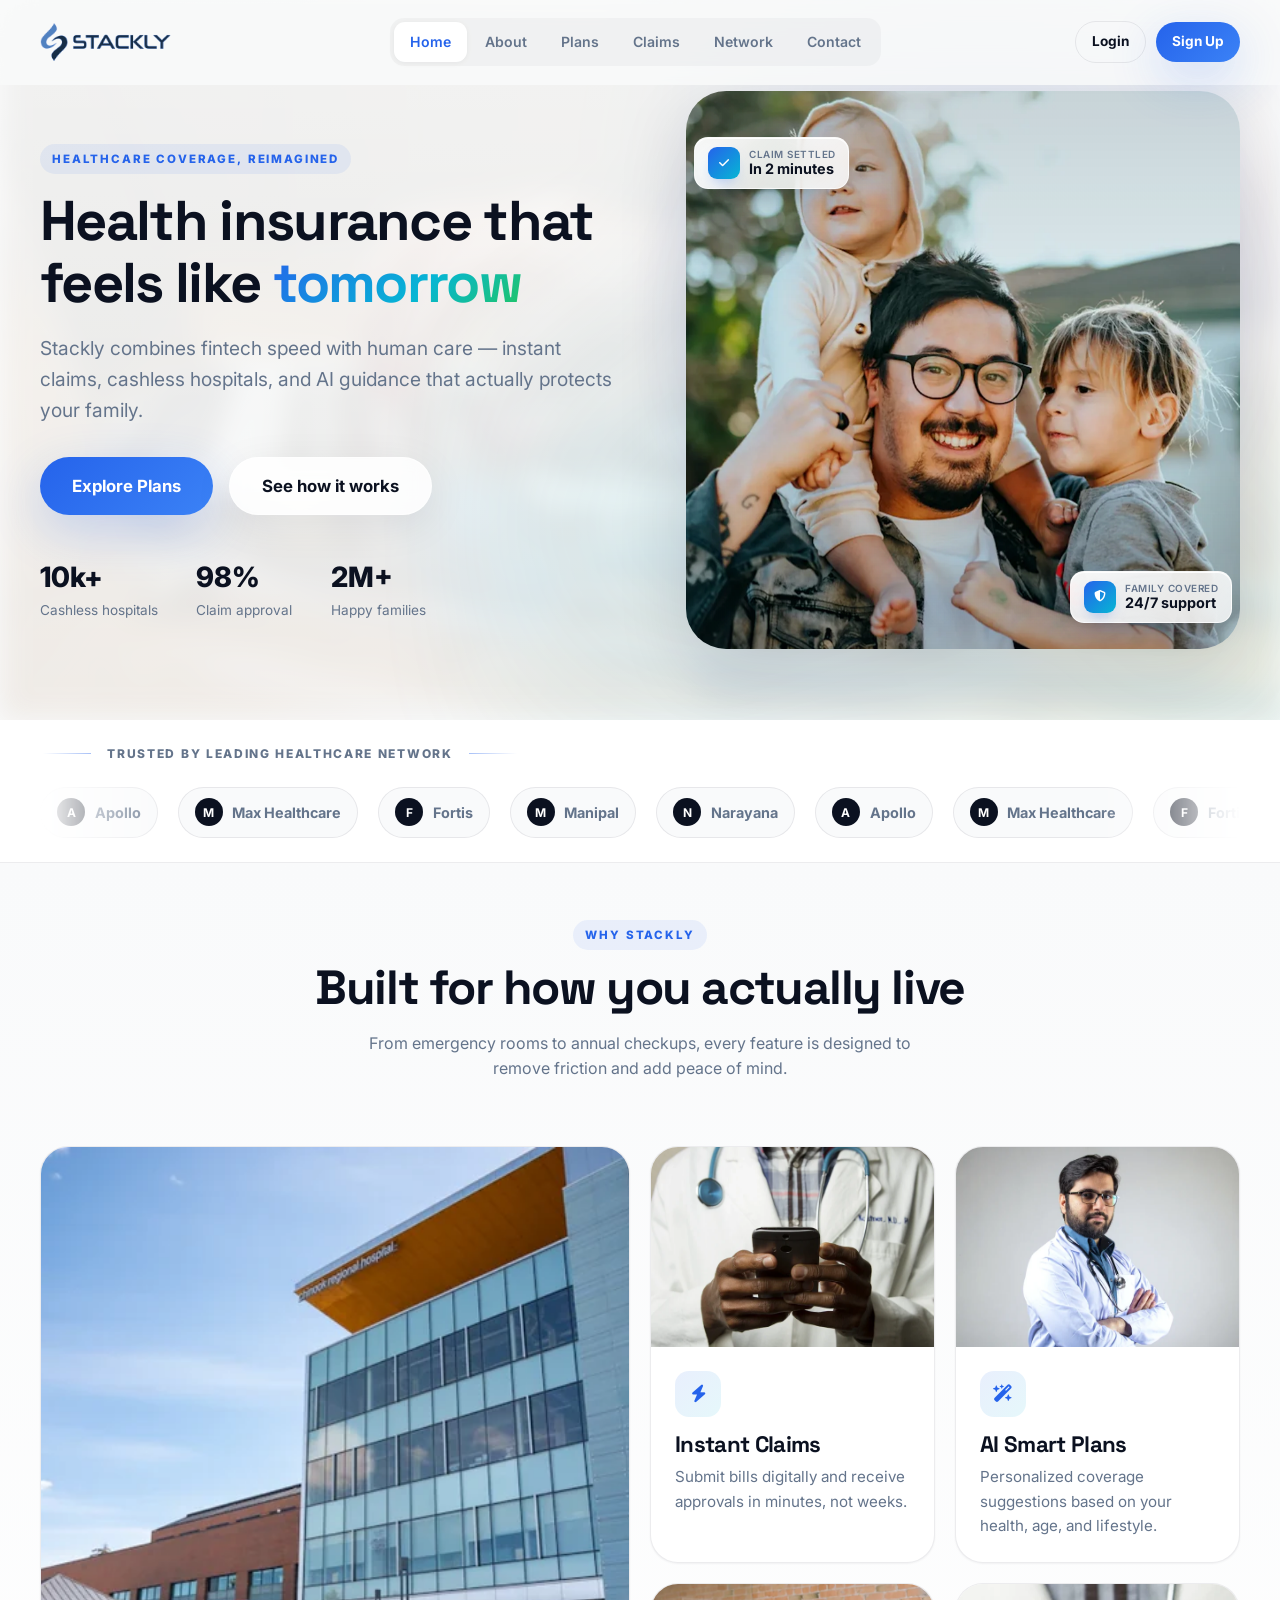
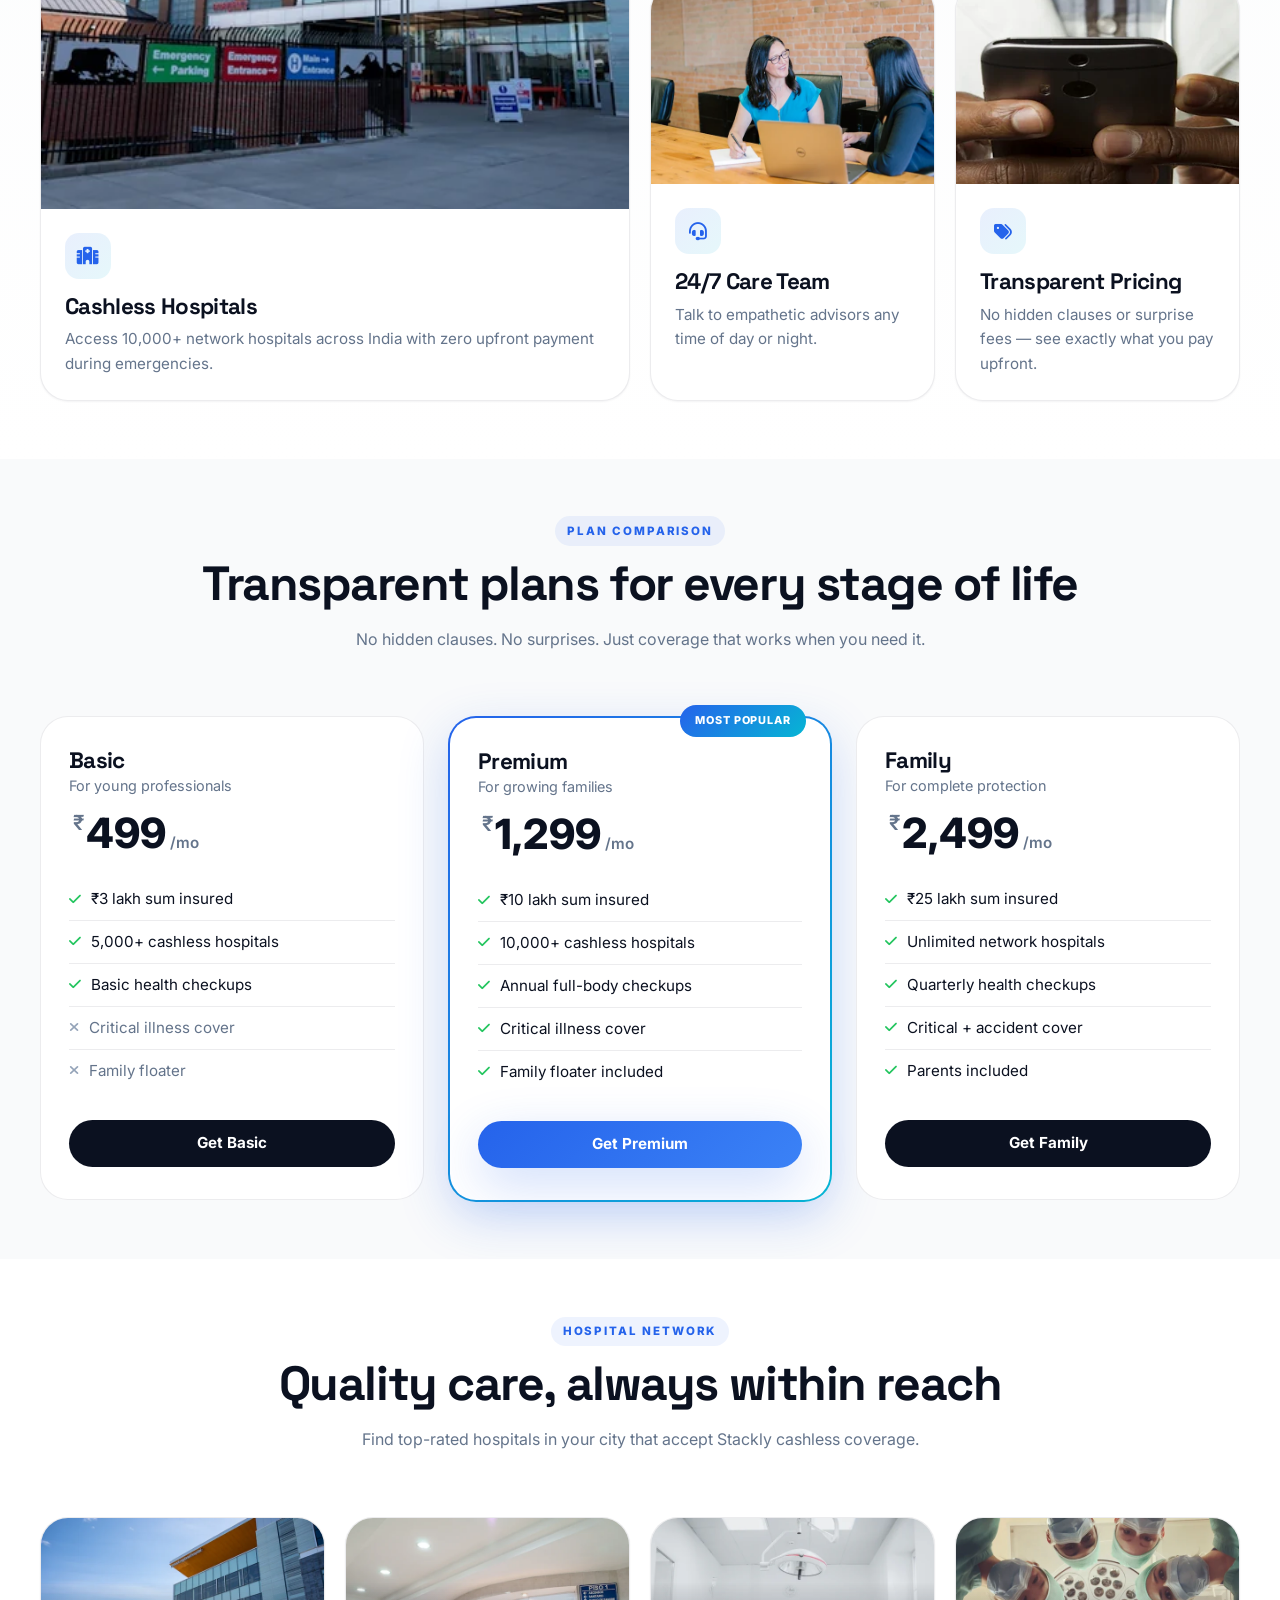
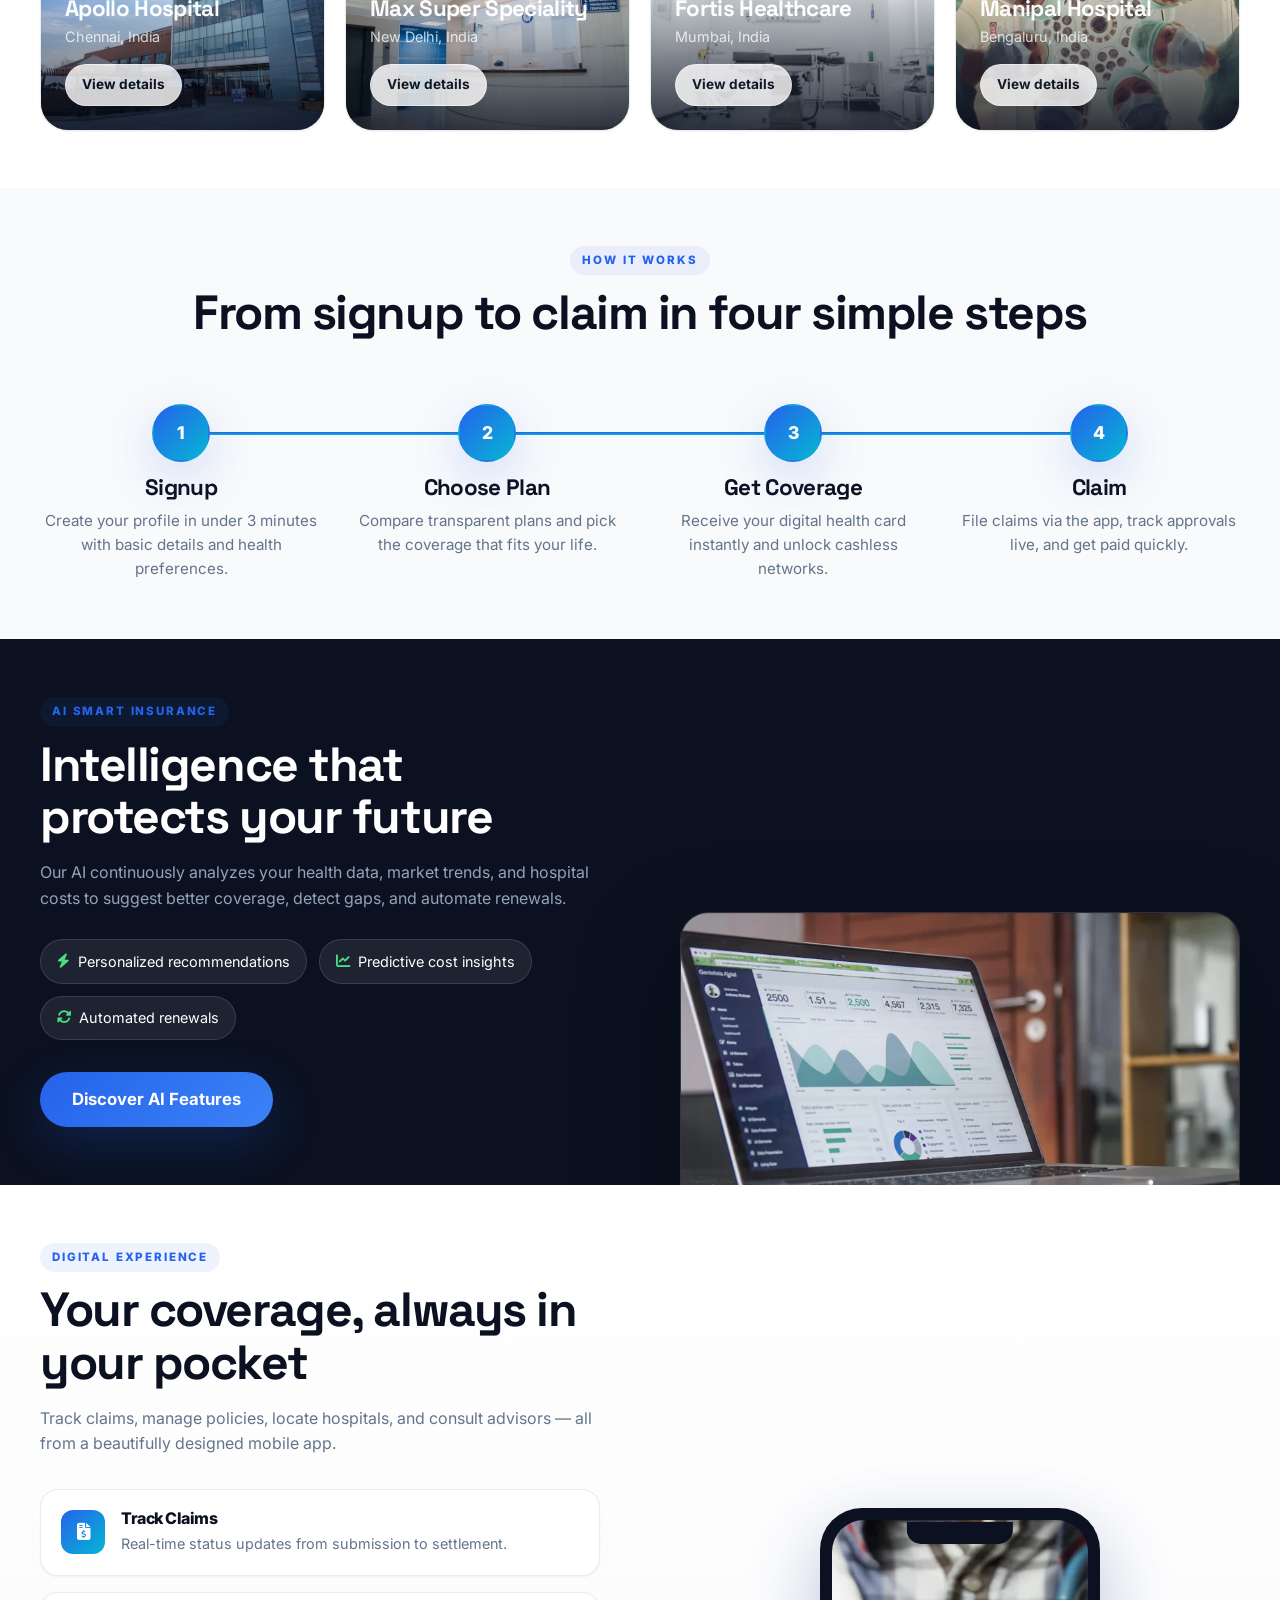
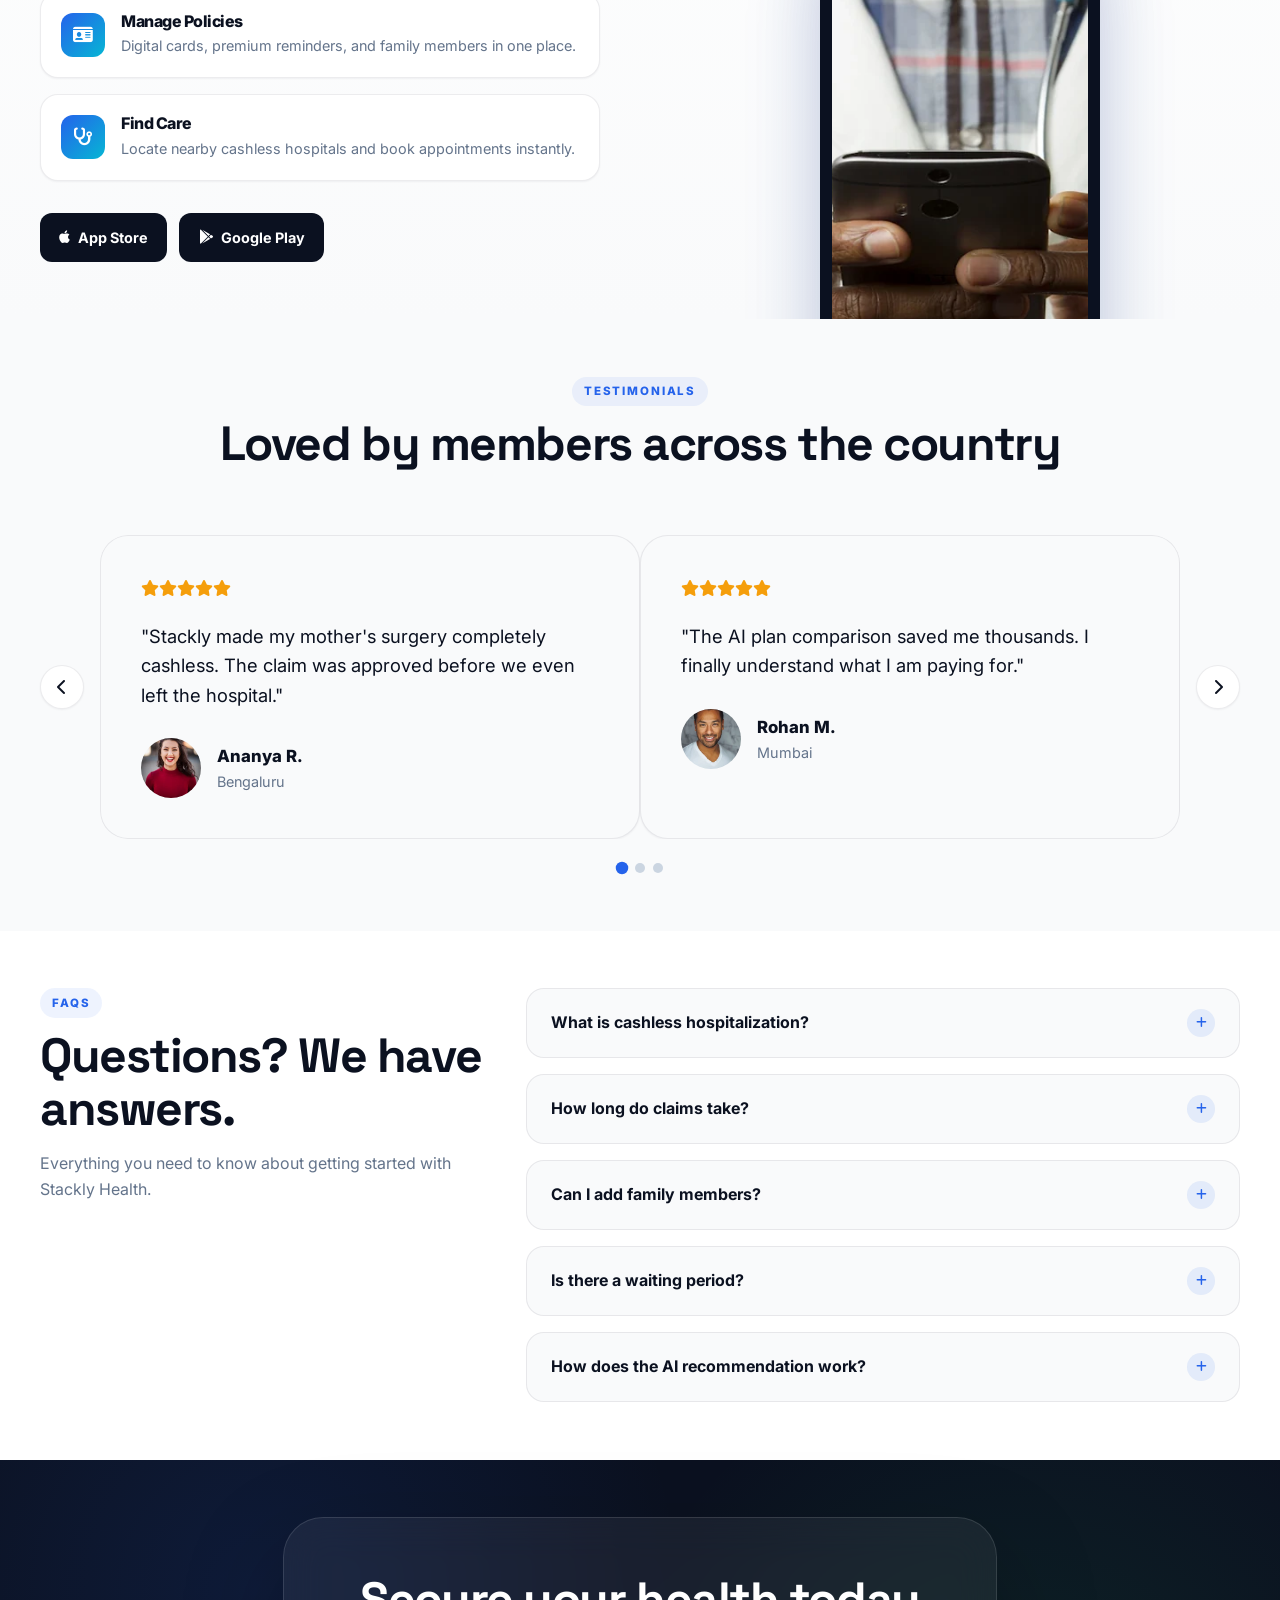
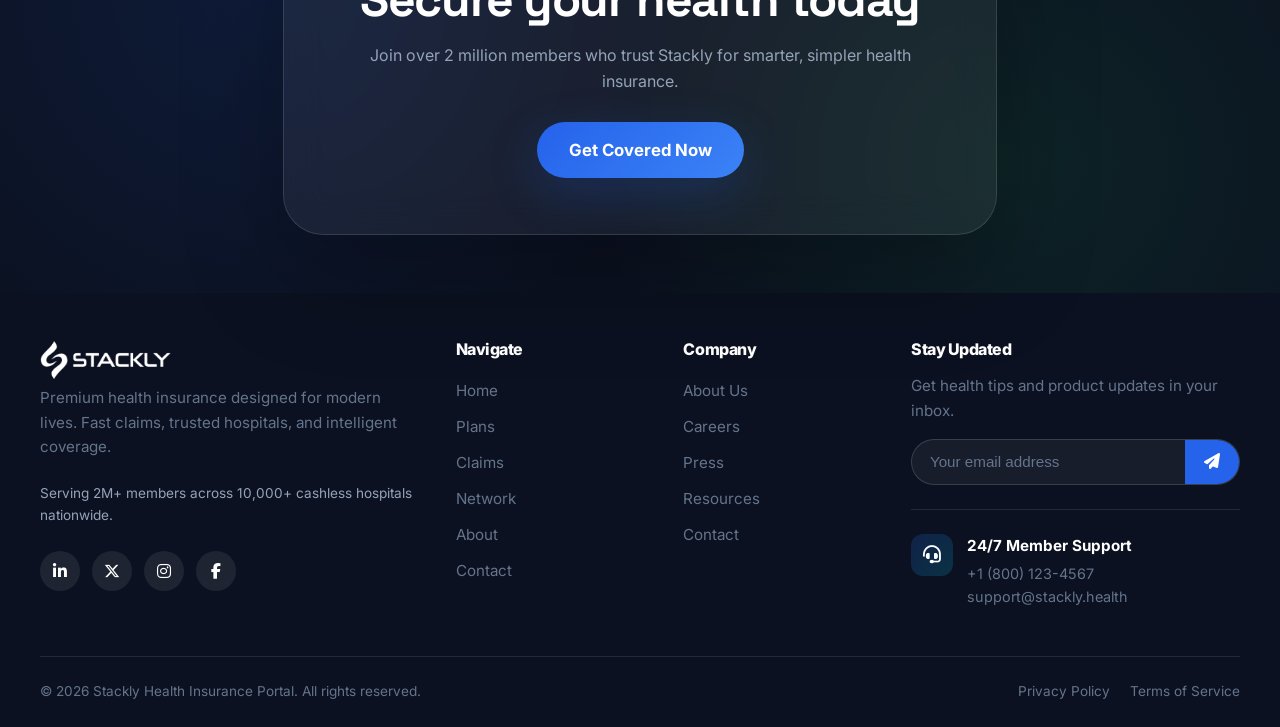
==== commit 1928c3b5: "Bug fixes" ====
--- a/index.html
+++ b/index.html
@@ -168,14 +168,8 @@
     <!-- PARTNERS -->
     <section class="partners" id="partners" aria-label="Partner hospitals">
       <div class="container">
-        <p class="partners-label">Trusted by leading healthcare networks</p>
-        <div class="partners-row">
-          <div class="partner-logo"><span class="partner-mark">A</span><span>Apollo</span></div>
-          <div class="partner-logo"><span class="partner-mark">M</span><span>Max Healthcare</span></div>
-          <div class="partner-logo"><span class="partner-mark">F</span><span>Fortis</span></div>
-          <div class="partner-logo"><span class="partner-mark">M</span><span>Manipal</span></div>
-          <div class="partner-logo"><span class="partner-mark">N</span><span>Narayana</span></div>
-        </div>
+        <p class="partners-label">Trusted by leading healthcare network</p>
+        <div class="partners-marquee" id="homePartnersMarquee" aria-hidden="true"></div>
       </div>
     </section>
 
@@ -578,8 +572,8 @@
       <div class="footer-bottom">
         <p>&copy; 2026 Stackly Health Insurance Portal. All rights reserved.</p>
         <div class="legal-links">
-          <a href="#">Privacy Policy</a>
-          <a href="#">Terms of Service</a>
+          <a href="404.html">Privacy Policy</a>
+          <a href="404.html">Terms of Service</a>
         </div>
       </div>
     </div>
--- a/styles.css
+++ b/styles.css
@@ -884,6 +884,46 @@
 
 /* ===== Partners ===== */
 .partners { padding-block: 1.5rem; background: var(--surface); border-bottom: 1px solid var(--border); overflow: hidden; }
+.partners .partners-label {
+  display: flex;
+  align-items: center;
+  justify-content: center;
+  gap: 1rem;
+}
+.partners .partners-label::before,
+.partners .partners-label::after {
+  content: '';
+  flex: 0 0 48px;
+  height: 1px;
+  background: linear-gradient(90deg, transparent, rgba(37,99,235,0.4));
+}
+.partners .partners-label::after {
+  background: linear-gradient(90deg, rgba(37,99,235,0.4), transparent);
+}
+.about-partners {
+  padding-block: 2.5rem;
+  background: var(--bg);
+  border-bottom: 1px solid var(--border);
+  overflow: hidden;
+}
+.about-partners .partners-label {
+  display: flex;
+  align-items: center;
+  justify-content: center;
+  gap: 1rem;
+  margin-bottom: 1.75rem;
+}
+.about-partners .partners-label::before,
+.about-partners .partners-label::after {
+  content: '';
+  flex: 0 0 48px;
+  height: 1px;
+  background: linear-gradient(90deg, transparent, rgba(37,99,235,0.4));
+}
+.about-partners .partners-label::after {
+  background: linear-gradient(90deg, rgba(37,99,235,0.4), transparent);
+}
+.about-partners .partners-track { animation-duration: 22s; }
 .partners-label {
   text-align: center;
   font-size: 0.75rem;
@@ -1207,18 +1247,20 @@
 .slider-track { display: flex; transition: transform var(--transition-slow); }
 .testimonial {
   flex: 0 0 100%;
-  padding: 2rem;
+  padding: 2.5rem;
   background: var(--surface);
   border: 1px solid var(--border);
   border-radius: var(--radius-lg);
   box-shadow: var(--shadow-sm);
-}
-.stars { color: #F59E0B; font-size: 0.85rem; margin-bottom: 1rem; }
-.quote { font-size: 1.05rem; color: var(--text); margin-bottom: 1.5rem; line-height: 1.55; }
-.author { display: flex; align-items: center; gap: 0.85rem; }
-.author img { width: 52px; height: 52px; border-radius: 50%; object-fit: cover; }
-.author strong { display: block; font-weight: 800; color: var(--text); }
-.author span { display: block; font-size: 0.85rem; color: var(--text-muted); }
+  transition: transform var(--transition), box-shadow var(--transition), border-color var(--transition);
+}
+.testimonial:hover { transform: translateY(-4px); box-shadow: var(--shadow); border-color: rgba(37, 99, 235, 0.22); }
+.stars { color: #F59E0B; font-size: 1rem; margin-bottom: 1.25rem; }
+.quote { font-size: 1.15rem; color: var(--text); margin-bottom: 1.75rem; line-height: 1.6; }
+.author { display: flex; align-items: center; gap: 1rem; }
+.author img { width: 60px; height: 60px; border-radius: 50%; object-fit: cover; }
+.author strong { display: block; font-weight: 800; color: var(--text); font-size: 1.05rem; }
+.author span { display: block; font-size: 0.9rem; color: var(--text-muted); }
 .slider-arrow {
   width: 44px; height: 44px;
   flex-shrink: 0;
@@ -2151,30 +2193,50 @@
 
 .cover-cta {
   display: flex;
-  align-items: center;
-  flex-wrap: wrap;
-  gap: 1.25rem;
+  flex-direction: column;
+  align-items: center;
+  justify-content: center;
+  text-align: center;
+  gap: 1.1rem;
+  padding: 2.5rem 2rem;
   background:
-    linear-gradient(120deg, rgba(37, 99, 235, 0.07), rgba(6, 182, 212, 0.09)),
+    linear-gradient(135deg, rgba(37, 99, 235, 0.08), rgba(6, 182, 212, 0.1)),
     var(--surface);
   border: 1px solid rgba(37, 99, 235, 0.16);
 }
 .cover-cta-icon {
   flex-shrink: 0;
-  width: 54px;
-  height: 54px;
+  width: 60px;
+  height: 60px;
   display: grid;
   place-items: center;
   background: linear-gradient(135deg, var(--primary), #06B6D4);
   color: #fff;
-  border-radius: 16px;
-  font-size: 1.3rem;
+  border-radius: 18px;
+  font-size: 1.45rem;
   box-shadow: var(--shadow-blue);
-}
-.cover-cta-text { flex: 1 1 220px; }
-.cover-cta h3 { margin-bottom: 0.25rem; }
-.cover-cta p { margin-bottom: 0; }
-.cover-cta .btn { margin-left: auto; }
+  margin-bottom: 0.25rem;
+}
+.cover-cta-text { max-width: 460px; }
+.cover-cta-text h3 { font-size: 1.4rem; }
+.cover-cta-text p { margin-bottom: 0; }
+.cover-cta-perks {
+  display: flex;
+  flex-wrap: wrap;
+  justify-content: center;
+  gap: 0.6rem 1.5rem;
+  margin: 0.25rem 0 0.5rem;
+}
+.cover-cta-perks span {
+  display: inline-flex;
+  align-items: center;
+  gap: 0.45rem;
+  font-size: 0.82rem;
+  font-weight: 600;
+  color: var(--text-muted);
+}
+.cover-cta-perks span i { color: var(--primary); font-size: 0.85rem; }
+.cover-cta .btn { margin-left: 0; }
 
 .cov-stats {
   display: grid;
@@ -2210,18 +2272,20 @@
 .slider-track { display: flex; transition: transform var(--transition-slow); }
 .testimonial {
   flex: 0 0 100%;
-  padding: 2rem;
+  padding: 2.5rem;
   background: var(--bg);
   border: 1px solid var(--border);
   border-radius: var(--radius-lg);
   box-shadow: var(--shadow-sm);
-}
-.stars { color: #F59E0B; font-size: 0.85rem; margin-bottom: 1rem; }
-.quote { font-size: 1.05rem; color: var(--text); margin-bottom: 1.5rem; line-height: 1.55; }
-.author { display: flex; align-items: center; gap: 0.85rem; }
-.author img { width: 52px; height: 52px; border-radius: 50%; object-fit: cover; }
-.author strong { display: block; font-weight: 800; color: var(--text); }
-.author span { display: block; font-size: 0.85rem; color: var(--text-muted); }
+  transition: transform var(--transition), box-shadow var(--transition), border-color var(--transition);
+}
+.testimonial:hover { transform: translateY(-4px); box-shadow: var(--shadow); border-color: rgba(37, 99, 235, 0.22); }
+.stars { color: #F59E0B; font-size: 1rem; margin-bottom: 1.25rem; }
+.quote { font-size: 1.15rem; color: var(--text); margin-bottom: 1.75rem; line-height: 1.6; }
+.author { display: flex; align-items: center; gap: 1rem; }
+.author img { width: 60px; height: 60px; border-radius: 50%; object-fit: cover; }
+.author strong { display: block; font-weight: 800; color: var(--text); font-size: 1.05rem; }
+.author span { display: block; font-size: 0.9rem; color: var(--text-muted); }
 .slider-arrow {
   width: 44px; height: 44px;
   flex-shrink: 0;
@@ -3039,6 +3103,225 @@
   text-align: left;
 }
 .net-hero-search-inner .btn { padding: 0.6rem 1.25rem; font-size: 0.85rem; }
+
+/* -- Network Hero: premium visual -- */
+.net-hero-grid {
+  display: grid;
+  gap: 3rem;
+  align-items: center;
+  position: relative;
+  z-index: 2;
+}
+.net-hero-visual {
+  position: relative;
+  height: 540px;
+  display: grid;
+  place-items: center;
+}
+.net-hero-visual .nhv-halo {
+  position: absolute;
+  width: 420px;
+  height: 420px;
+  border-radius: 50%;
+  background: radial-gradient(circle, rgba(37,99,235,0.25), rgba(6,182,212,0.10) 55%, transparent 72%);
+  filter: blur(8px);
+  animation: haloPulse 4.5s ease-in-out infinite;
+  pointer-events: none;
+}
+.net-hero-visual .nhv-panel {
+  position: relative;
+  z-index: 2;
+  width: min(420px, 92%);
+  border-radius: var(--radius-xl);
+  background: linear-gradient(160deg, rgba(255,255,255,0.97), rgba(240,244,255,0.92));
+  backdrop-filter: blur(18px) saturate(160%);
+  -webkit-backdrop-filter: blur(18px) saturate(160%);
+  border: 1px solid rgba(255,255,255,0.9);
+  box-shadow: 0 34px 70px -22px rgba(11,17,32,0.45), 0 0 0 1px rgba(37,99,235,0.10), inset 0 1px 0 rgba(255,255,255,0.95);
+  overflow: hidden;
+  animation: float 6s ease-in-out infinite;
+}
+.net-hero-visual .nhv-panel::before {
+  content: '';
+  position: absolute;
+  inset: 0;
+  border-radius: var(--radius-xl);
+  padding: 1px;
+  background: linear-gradient(135deg, rgba(37,99,235,0.5), rgba(6,182,212,0.25), rgba(34,197,94,0.4));
+  -webkit-mask: linear-gradient(#fff 0 0) content-box, linear-gradient(#fff 0 0);
+  -webkit-mask-composite: xor;
+  mask-composite: exclude;
+  pointer-events: none;
+}
+.net-hero-visual .nhv-panel-head {
+  display: flex;
+  align-items: center;
+  gap: 0.85rem;
+  padding: 1.1rem 1.25rem;
+  border-bottom: 1px solid var(--border);
+}
+.net-hero-visual .nhv-panel-icon {
+  flex: 0 0 auto;
+  width: 42px;
+  height: 42px;
+  display: grid;
+  place-items: center;
+  border-radius: 12px;
+  color: #fff;
+  font-size: 1rem;
+  background: linear-gradient(135deg, var(--primary), #06B6D4);
+  box-shadow: 0 8px 16px -6px rgba(37,99,235,0.55);
+}
+.net-hero-visual .nhv-panel-title {
+  display: flex;
+  flex-direction: column;
+  line-height: 1.2;
+}
+.net-hero-visual .nhv-panel-title strong {
+  font-family: var(--font-heading);
+  font-size: 1rem;
+  color: var(--text);
+}
+.net-hero-visual .nhv-panel-title span {
+  font-size: 0.78rem;
+  color: var(--text-muted);
+}
+.net-hero-visual .nhv-live {
+  margin-left: auto;
+  display: inline-flex;
+  align-items: center;
+  gap: 0.4rem;
+  padding: 0.3rem 0.7rem;
+  border-radius: 999px;
+  font-size: 0.72rem;
+  font-weight: 800;
+  letter-spacing: 0.04em;
+  color: #16A34A;
+  background: rgba(34,197,94,0.12);
+}
+.net-hero-visual .nhv-live-dot {
+  width: 8px;
+  height: 8px;
+  border-radius: 50%;
+  background: #16A34A;
+  animation: liveBlink 1.6s ease-in-out infinite;
+}
+.net-hero-visual .nhv-map {
+  position: relative;
+  height: 250px;
+  background:
+    linear-gradient(rgba(37,99,235,0.06) 1px, transparent 1px),
+    linear-gradient(90deg, rgba(37,99,235,0.06) 1px, transparent 1px);
+  background-size: 28px 28px;
+}
+.net-hero-visual .nhv-map-lines {
+  position: absolute;
+  inset: 0;
+  width: 100%;
+  height: 100%;
+}
+.net-hero-visual .nhv-map-lines line {
+  stroke: rgba(37,99,235,0.35);
+  stroke-width: 1.5;
+  stroke-dasharray: 5 5;
+  animation: dashMove 20s linear infinite;
+}
+.net-hero-visual .nhv-pin {
+  position: absolute;
+  z-index: 2;
+  width: 34px;
+  height: 34px;
+  display: grid;
+  place-items: center;
+  border-radius: 50%;
+  color: var(--primary);
+  font-size: 0.8rem;
+  background: #fff;
+  border: 1px solid rgba(37,99,235,0.25);
+  box-shadow: 0 8px 18px rgba(37,99,235,0.3);
+}
+.net-hero-visual .nhv-pin::before {
+  content: '';
+  position: absolute;
+  inset: -5px;
+  border-radius: 50%;
+  border: 2px solid rgba(37,99,235,0.35);
+  animation: pulseRing 2.5s ease-out infinite;
+}
+.net-hero-visual .nhv-pin-1 { top: 18%; left: 10%; }
+.net-hero-visual .nhv-pin-2 { top: 14%; right: 12%; animation-delay: 0.4s; }
+.net-hero-visual .nhv-pin-3 { bottom: 18%; left: 16%; animation-delay: 0.8s; }
+.net-hero-visual .nhv-pin-4 { bottom: 12%; right: 15%; animation-delay: 1.2s; }
+.net-hero-visual .nhv-pin-5 { top: 8%; left: 38%; animation-delay: 1.6s; }
+.net-hero-visual .nhv-pin-center {
+  top: 50%;
+  left: 50%;
+  transform: translate(-50%, -50%);
+  width: 54px;
+  height: 54px;
+  color: #fff;
+  font-size: 1.15rem;
+  background: linear-gradient(135deg, var(--primary), #06B6D4);
+  border: none;
+  box-shadow: 0 12px 28px rgba(37,99,235,0.45);
+}
+.net-hero-visual .nhv-pin-center::before {
+  inset: -8px;
+  border-color: rgba(37,99,235,0.45);
+  animation-duration: 2s;
+}
+.net-hero-visual .nhv-map-label {
+  position: absolute;
+  z-index: 2;
+  font-size: 0.68rem;
+  font-weight: 700;
+  color: var(--text-muted);
+  background: rgba(255,255,255,0.85);
+  padding: 0.2rem 0.55rem;
+  border-radius: 999px;
+  box-shadow: var(--shadow-sm);
+}
+.net-hero-visual .nhv-map-label-n { top: 9%; left: 26%; }
+.net-hero-visual .nhv-map-label-e { top: 42%; right: 4%; }
+.net-hero-visual .nhv-map-label-s { bottom: 26%; left: 30%; }
+.net-hero-visual .nhv-panel-foot {
+  display: grid;
+  grid-template-columns: repeat(3, 1fr);
+  border-top: 1px solid var(--border);
+}
+.net-hero-visual .nhv-foot-stat {
+  display: flex;
+  flex-direction: column;
+  align-items: center;
+  gap: 0.15rem;
+  padding: 1rem 0.5rem;
+  text-align: center;
+  line-height: 1.2;
+}
+.net-hero-visual .nhv-foot-stat + .nhv-foot-stat { border-left: 1px solid var(--border); }
+.net-hero-visual .nhv-foot-stat strong {
+  font-family: var(--font-heading);
+  font-size: clamp(1.15rem, 2vw, 1.45rem);
+  color: var(--text);
+  letter-spacing: -0.02em;
+}
+.net-hero-visual .nhv-foot-stat span {
+  font-size: 0.74rem;
+  color: var(--text-muted);
+  font-weight: 600;
+}
+@keyframes liveBlink {
+  0%, 100% { opacity: 1; }
+  50% { opacity: 0.35; }
+}
+@keyframes pulseRing {
+  0% { transform: scale(0.7); opacity: 0.9; }
+  70% { transform: scale(1.4); opacity: 0; }
+  100% { transform: scale(1.4); opacity: 0; }
+}
+@keyframes dashMove {
+  to { stroke-dashoffset: -100; }
+}
 
 /* -- Advanced Search + Filter -- */
 .net-search {
@@ -5142,7 +5425,7 @@
   .mobile-grid .mobile-visual { order: 2; }
   .mobile-grid .mobile-content { order: 1; }
 
-  .testimonial { flex: 0 0 33.333%; }
+  .testimonial { flex: 0 0 50%; }
   .footer-grid { grid-template-columns: 2fr 1fr 1fr 1.75fr; }
   .footer-bottom { flex-direction: row; justify-content: space-between; }
   .plans-grid { grid-template-columns: repeat(3, 1fr); }
@@ -5179,6 +5462,7 @@
   .stories-slider .slider-arrow { width: 48px; height: 48px; }
 
   /* Network page desktop */
+  .net-hero-grid { grid-template-columns: 1.05fr 1fr; gap: 4rem; }
   .net-search-input { padding: 1rem 1.25rem; }
   .net-split { grid-template-columns: 400px 1fr; min-height: 560px; }
   .net-stats-grid { grid-template-columns: repeat(4, 1fr); }
@@ -6990,6 +7274,26 @@
   .contact-hero-stats { grid-template-columns: 1fr; }
   .contact-hero-perks { grid-template-columns: 1fr; }
 
+  /* Claims Success Stories slider down to 320px */
+  .stories-slider { gap: 0; }
+  .stories-slider .slider-arrow { display: none; }
+  .slider-viewport { width: 100%; }
+  .story-card { padding: 1.25rem; }
+  .story-header { flex-wrap: wrap; gap: 0.5rem; }
+  .story-amount { font-size: 1.25rem; }
+  .story-quote { font-size: 0.95rem; }
+  .story-meta { gap: 0.75rem; }
+  .story-author img { width: 42px; height: 42px; }
+
+  /* Home & Plans testimonials: full-width cards on small screens */
+  .testimonials .slider, .trust .slider { gap: 0; }
+  .testimonials .slider-arrow, .trust .slider-arrow { display: none; }
+  .testimonials .slider-viewport, .trust .slider-viewport { width: 100%; }
+  .testimonials .testimonial, .trust .testimonial { padding: 1.75rem; }
+  .testimonials .quote, .trust .quote { font-size: 1.05rem; }
+  .testimonials .stars, .trust .stars { font-size: 0.95rem; }
+  .testimonials .author img, .trust .author img { width: 52px; height: 52px; }
+
   /* Auth pages (login/signup) down to 320px */
   .auth-section { padding: 1.25rem 0; }
   .auth-container { padding: 0 1rem; }
@@ -7009,6 +7313,40 @@
   .auth-card-footer { margin-top: 1.5rem; padding-top: 1.25rem; }
 }
 
+/* Plans hero visual: prevent overlap of featured card, chips & orbit on narrow screens */
+@media (max-width: 640px) {
+  .plans-hero-visual { height: auto; min-height: 440px; }
+  .plans-hero-visual .phv-halo { width: 300px; height: 300px; }
+  .plans-hero-visual .phv-ring { width: 270px; height: 270px; }
+  .plans-hero-visual .phv-orbit-photo { display: none; }
+  .plans-hero-visual .phv-featured { width: 100%; max-width: 320px; padding: 1.25rem; }
+  .plans-hero-visual .phv-chip { min-width: 112px; padding: 0.5rem 0.7rem; }
+  .plans-hero-visual .phv-chip-icon { width: 30px; height: 30px; font-size: 0.72rem; }
+  .plans-hero-visual .phv-chip strong { font-size: 0.85rem; }
+  .plans-hero-visual .phv-chip div span { font-size: 0.66rem; }
+  .plans-hero-visual .phv-chip-basic { top: 0; left: 0; }
+  .plans-hero-visual .phv-chip-family { bottom: 0; left: 1rem; }
+  .plans-hero-visual .phv-chip-success { top: 0; right: 0; }
+
+  /* Network hero visual */
+  .net-hero-visual { height: 480px; }
+  .net-hero-visual .nhv-halo { width: 320px; height: 320px; }
+  .net-hero-visual .nhv-panel { width: min(320px, 92%); }
+  .net-hero-visual .nhv-panel-head { padding: 0.9rem 1rem; gap: 0.7rem; }
+  .net-hero-visual .nhv-panel-icon { width: 38px; height: 38px; font-size: 0.9rem; }
+  .net-hero-visual .nhv-map { height: 210px; }
+  .net-hero-visual .nhv-pin { width: 30px; height: 30px; font-size: 0.72rem; }
+  .net-hero-visual .nhv-pin-center { width: 48px; height: 48px; font-size: 1rem; }
+  .net-hero-visual .nhv-foot-stat { padding: 0.8rem 0.4rem; }
+  .net-hero-visual .nhv-foot-stat strong { font-size: 1rem; }
+  .net-hero-visual .nhv-foot-stat span { font-size: 0.66rem; }
+
+  /* About hero profile: full-width, adapts between 481-640px */
+  .about-hero-visual { justify-items: stretch; }
+  .about-hero-visual .ahv-profile { width: 100%; max-width: 460px; }
+  .about-hero-visual .ahv-halo { width: 330px; height: 330px; }
+}
+
 @media (prefers-reduced-motion: reduce) {
   html { scroll-behavior: auto; }
   *, *::before, *::after { animation-duration: 0.01ms !important; animation-iteration-count: 1 !important; transition-duration: 0.01ms !important; }
@@ -7066,8 +7404,153 @@
 .about-hero-inner {
   position: relative;
   z-index: 2;
-  max-width: 780px;
-}
+  max-width: 620px;
+}
+.about-hero-grid {
+  position: relative;
+  z-index: 2;
+  display: grid;
+  gap: 3rem;
+  align-items: center;
+}
+.about-hero-visual {
+  position: relative;
+  display: grid;
+  place-items: center;
+}
+.about-hero-visual .ahv-halo {
+  position: absolute;
+  width: 380px;
+  height: 380px;
+  border-radius: 50%;
+  background: radial-gradient(circle, rgba(37, 99, 235, 0.4), rgba(6, 182, 212, 0.12) 55%, transparent 72%);
+  filter: blur(12px);
+  animation: haloPulse 4.5s ease-in-out infinite;
+  pointer-events: none;
+}
+.about-hero-visual .ahv-profile {
+  position: relative;
+  z-index: 2;
+  width: min(400px, 100%);
+  border-radius: var(--radius-xl);
+  background: linear-gradient(160deg, rgba(15, 23, 42, 0.78), rgba(15, 23, 42, 0.6));
+  backdrop-filter: blur(18px) saturate(150%);
+  -webkit-backdrop-filter: blur(18px) saturate(150%);
+  border: 1px solid rgba(255, 255, 255, 0.2);
+  box-shadow: 0 34px 70px -22px rgba(8, 13, 28, 0.75), inset 0 1px 0 rgba(255, 255, 255, 0.12);
+  padding: 1.75rem;
+  animation: float 6s ease-in-out infinite;
+}
+.about-hero-visual .ahv-profile::before {
+  content: '';
+  position: absolute;
+  inset: 0;
+  border-radius: var(--radius-xl);
+  padding: 1px;
+  background: linear-gradient(135deg, rgba(37, 99, 235, 0.6), rgba(6, 182, 212, 0.3), rgba(34, 197, 94, 0.4));
+  -webkit-mask: linear-gradient(#fff 0 0) content-box, linear-gradient(#fff 0 0);
+  -webkit-mask-composite: xor;
+  mask-composite: exclude;
+  pointer-events: none;
+}
+.about-hero-visual .ahv-profile-head {
+  display: flex;
+  align-items: center;
+  gap: 0.9rem;
+  padding-bottom: 1.25rem;
+  border-bottom: 1px solid rgba(255, 255, 255, 0.12);
+}
+.about-hero-visual .ahv-profile-logo {
+  flex: 0 0 auto;
+  width: 54px;
+  height: 54px;
+  border-radius: 16px;
+  overflow: hidden;
+  background: #fff;
+  padding: 0.35rem;
+  box-shadow: 0 10px 22px rgba(37, 99, 235, 0.35);
+}
+.about-hero-visual .ahv-profile-logo img { width: 100%; height: 100%; object-fit: contain; }
+.about-hero-visual .ahv-profile-title { display: flex; flex-direction: column; line-height: 1.25; }
+.about-hero-visual .ahv-profile-title strong { font-family: var(--font-heading); color: #fff; font-size: 1.15rem; letter-spacing: -0.01em; }
+.about-hero-visual .ahv-profile-title span { font-size: 0.78rem; color: rgba(191, 219, 254, 0.8); }
+.about-hero-visual .ahv-verified {
+  margin-left: auto;
+  display: inline-flex;
+  align-items: center;
+  gap: 0.35rem;
+  padding: 0.35rem 0.7rem;
+  border-radius: 999px;
+  font-size: 0.72rem;
+  font-weight: 800;
+  letter-spacing: 0.04em;
+  color: #4ADE80;
+  background: rgba(34, 197, 94, 0.15);
+  border: 1px solid rgba(74, 222, 128, 0.3);
+  white-space: nowrap;
+}
+.about-hero-visual .ahv-profile-tagline {
+  display: flex;
+  align-items: center;
+  gap: 0.75rem;
+  margin: 1.25rem 0;
+  padding: 0.9rem 1rem;
+  border-radius: var(--radius);
+  background: rgba(37, 99, 235, 0.16);
+  border: 1px solid rgba(37, 99, 235, 0.3);
+}
+.about-hero-visual .ahv-profile-tagline i {
+  flex: 0 0 auto;
+  width: 38px;
+  height: 38px;
+  display: grid;
+  place-items: center;
+  border-radius: 11px;
+  color: #fff;
+  font-size: 0.95rem;
+  background: linear-gradient(135deg, var(--primary), #06B6D4);
+  box-shadow: 0 8px 18px rgba(37, 99, 235, 0.5);
+}
+.about-hero-visual .ahv-profile-tagline p { font-size: 0.9rem; line-height: 1.5; color: rgba(226, 232, 240, 0.92); }
+.about-hero-visual .ahv-profile-tagline strong { color: #fff; }
+.about-hero-visual .ahv-profile-stats {
+  display: grid;
+  grid-template-columns: repeat(4, 1fr);
+  gap: 0.75rem;
+}
+.about-hero-visual .ahv-stat-cell {
+  display: flex;
+  flex-direction: column;
+  align-items: center;
+  gap: 0.2rem;
+  text-align: center;
+  padding: 0.9rem 0.4rem;
+  border-radius: var(--radius);
+  background: rgba(255, 255, 255, 0.06);
+  border: 1px solid rgba(255, 255, 255, 0.1);
+  line-height: 1.2;
+}
+.about-hero-visual .ahv-stat-cell i { color: #60A5FA; font-size: 0.95rem; }
+.about-hero-visual .ahv-stat-cell strong { font-family: var(--font-heading); font-size: 1.1rem; color: #fff; }
+.about-hero-visual .ahv-stat-cell span { font-size: 0.68rem; color: rgba(191, 219, 254, 0.75); font-weight: 600; }
+.about-hero-visual .ahv-profile-foot {
+  display: flex;
+  flex-wrap: wrap;
+  justify-content: center;
+  gap: 0.5rem 1.25rem;
+  margin-top: 1.25rem;
+  padding-top: 1.25rem;
+  border-top: 1px solid rgba(255, 255, 255, 0.12);
+}
+.about-hero-visual .ahv-foot-chip {
+  display: inline-flex;
+  align-items: center;
+  gap: 0.4rem;
+  font-size: 0.8rem;
+  font-weight: 600;
+  color: rgba(226, 232, 240, 0.9);
+}
+.about-hero-visual .ahv-foot-chip i { color: #34D399; font-size: 0.85rem; }
 .about-hero-eyebrow {
   color: #BFDBFE;
   background: rgba(37, 99, 235, 0.25);
@@ -7353,76 +7836,106 @@
 .about-stat p { color: var(--text-light); font-size: 0.92rem; margin: 0 auto; max-width: 100%; }
 
 /* ---- 5. TEAM ---- */
-.about-team-grid { display: grid; grid-template-columns: repeat(2, 1fr); gap: 1.2rem; }
+.about-team-grid { display: grid; grid-template-columns: 1fr; gap: 1.5rem; }
 .about-team-card {
-  border-radius: var(--radius);
+  display: flex;
+  flex-direction: column;
+  border-radius: var(--radius-lg);
   background: var(--surface);
   border: 1px solid var(--border);
   box-shadow: var(--shadow-sm);
+  overflow: hidden;
+  transition: transform var(--transition), box-shadow var(--transition), border-color var(--transition);
+}
+.about-team-card:hover { transform: translateY(-5px); box-shadow: var(--shadow); border-color: rgba(37, 99, 235, 0.22); }
+.about-team-photo {
+  position: relative;
+  overflow: hidden;
+  aspect-ratio: 16 / 11;
+}
+.about-team-photo img { width: 100%; height: 100%; object-fit: cover; transition: transform 0.6s cubic-bezier(0.4,0,0.2,1); }
+.about-team-card:hover .about-team-photo img { transform: scale(1.06); }
+.about-team-overlay {
+  position: absolute;
+  inset: 0;
+  display: flex;
+  align-items: flex-end;
+  justify-content: flex-start;
   padding: 1rem;
-  text-align: center;
-  transition: transform var(--transition), box-shadow var(--transition);
-}
-.about-team-card:hover { transform: translateY(-5px); box-shadow: var(--shadow); }
-.about-team-photo {
-  position: relative;
-  border-radius: var(--radius);
-  overflow: hidden;
-  aspect-ratio: 4 / 4.4;
-  margin-bottom: 1rem;
-}
-.about-team-photo img { width: 100%; height: 100%; object-fit: cover; transition: transform 0.6s cubic-bezier(0.4,0,0.2,1); }
-.about-team-card:hover .about-team-photo img { transform: scale(1.08); }
-.about-team-overlay {
-  position: absolute;
-  inset: 0;
-  display: flex;
-  align-items: flex-end;
-  justify-content: center;
-  padding-bottom: 1rem;
-  background: linear-gradient(180deg, transparent 55%, rgba(37, 99, 235, 0.55));
-  opacity: 0;
-  transition: opacity var(--transition);
-}
-.about-team-card:hover .about-team-overlay { opacity: 1; }
-.about-team-social {
-  width: 40px;
-  height: 40px;
+  background: linear-gradient(180deg, transparent 40%, rgba(11, 17, 32, 0.55) 100%);
+}
+.about-team-badge {
+  display: inline-flex;
+  align-items: center;
+  gap: 0.4rem;
+  padding: 0.4rem 0.85rem;
+  border-radius: 999px;
+  font-size: 0.72rem;
+  font-weight: 800;
+  letter-spacing: 0.04em;
+  color: #fff;
+  background: linear-gradient(135deg, var(--primary), #06B6D4);
+  box-shadow: 0 10px 22px rgba(37, 99, 235, 0.45);
+}
+.about-team-body { display: flex; flex-direction: column; gap: 0.85rem; padding: 1.4rem 1.5rem 1.5rem; flex: 1; }
+.about-team-head { display: flex; align-items: flex-start; justify-content: space-between; gap: 1rem; }
+.about-team-head h3 { font-size: 1.15rem; margin-bottom: 0.15rem; }
+.about-team-role { font-size: 0.82rem; font-weight: 700; color: var(--primary); margin: 0; }
+.about-team-social { flex: 0 0 auto; }
+.about-team-social a {
+  width: 38px;
+  height: 38px;
   display: grid;
   place-items: center;
   border-radius: 12px;
   color: #fff;
+  font-size: 0.9rem;
   background: linear-gradient(135deg, var(--primary), #06B6D4);
-  box-shadow: 0 10px 22px rgba(37, 99, 235, 0.5);
-  transform: translateY(8px);
-  transition: transform var(--transition);
-}
-.about-team-card:hover .about-team-social { transform: translateY(0); }
-.about-team-card h3 { font-size: 1.1rem; margin-bottom: 0.15rem; }
-.about-team-card p { font-size: 0.85rem; color: var(--text-muted); margin: 0 auto; }
+  box-shadow: 0 8px 18px rgba(37, 99, 235, 0.4);
+  transition: transform var(--transition), box-shadow var(--transition);
+}
+.about-team-social a:hover { transform: translateY(-3px); box-shadow: 0 12px 26px rgba(37, 99, 235, 0.55); }
+.about-team-bio { font-size: 0.9rem; line-height: 1.55; color: var(--text-muted); margin: 0; }
+.about-team-tags { display: flex; flex-wrap: wrap; gap: 0.4rem; margin-top: auto; }
+.about-team-tags span {
+  padding: 0.3rem 0.65rem;
+  border-radius: 999px;
+  font-size: 0.72rem;
+  font-weight: 700;
+  color: var(--primary-dark);
+  background: rgba(37, 99, 235, 0.08);
+  border: 1px solid rgba(37, 99, 235, 0.14);
+}
 .about-team-card-cta {
   display: grid;
   place-items: center;
-  background: linear-gradient(140deg, var(--primary), #1D4ED8);
+  background:
+    radial-gradient(circle at 20% 0%, rgba(6, 182, 212, 0.35), transparent 45%),
+    radial-gradient(circle at 90% 100%, rgba(124, 58, 237, 0.3), transparent 40%),
+    linear-gradient(140deg, var(--primary), #1D4ED8);
   border: none;
   color: #fff;
 }
 .about-team-card-cta:hover { box-shadow: var(--shadow-blue); }
-.about-team-cta-inner { text-align: center; padding: 1rem; }
+.about-team-cta-inner { text-align: center; padding: 2.25rem 1.75rem; max-width: 340px; }
 .about-team-cta-icon {
-  width: 54px;
-  height: 54px;
-  margin: 0 auto 1rem;
+  width: 60px;
+  height: 60px;
+  margin: 0 auto 1.1rem;
   display: grid;
   place-items: center;
-  border-radius: 16px;
-  font-size: 1.3rem;
+  border-radius: 18px;
+  font-size: 1.4rem;
   color: #fff;
   background: rgba(255, 255, 255, 0.16);
   border: 1px solid rgba(255, 255, 255, 0.25);
-}
-.about-team-cta-inner h3 { color: #fff; margin-bottom: 0.5rem; }
-.about-team-cta-inner p { color: rgba(226, 232, 240, 0.9); margin: 0 auto 1.4rem; max-width: 240px; }
+  box-shadow: 0 14px 30px rgba(8, 13, 28, 0.3);
+}
+.about-team-cta-inner h3 { color: #fff; margin-bottom: 0.5rem; font-size: 1.3rem; }
+.about-team-cta-inner > p { color: rgba(226, 232, 240, 0.92); margin: 0 auto 1.25rem; font-size: 0.92rem; max-width: 280px; }
+.about-team-cta-perks { list-style: none; display: grid; gap: 0.5rem; margin: 0 auto 1.4rem; padding: 0; max-width: 280px; text-align: left; }
+.about-team-cta-perks li { display: flex; align-items: center; gap: 0.55rem; font-size: 0.85rem; color: rgba(226, 232, 240, 0.95); }
+.about-team-cta-perks i { color: var(--accent-light); }
 .about-team-cta-inner .btn { background: #fff; color: var(--primary); box-shadow: 0 12px 28px rgba(8, 13, 28, 0.3); }
 .about-team-cta-inner .btn:hover { box-shadow: 0 16px 36px rgba(8, 13, 28, 0.4); }
 
@@ -7556,12 +8069,20 @@
 @media (min-width: 768px) {
   .about-mv-grid { grid-template-columns: 1fr 1fr; }
   .about-stats-grid { grid-template-columns: repeat(4, 1fr); }
+  .about-stat { padding: 1.6rem 1rem; }
+  .about-stat strong { font-size: clamp(1.6rem, 2.6vw, 2.4rem); }
+  .about-stat p { font-size: 0.85rem; }
   .about-team-grid { grid-template-columns: repeat(3, 1fr); gap: 1.5rem; }
   .about-why-grid { grid-template-columns: 1fr 1fr; }
   .about-story-points { grid-template-columns: 1fr 1fr; }
 }
 
+@media (min-width: 481px) and (max-width: 767px) {
+  .about-team-grid { grid-template-columns: repeat(2, 1fr); gap: 1.25rem; }
+}
+
 @media (min-width: 1024px) {
+  .about-hero-grid { grid-template-columns: 1.05fr 1fr; gap: 4rem; }
   .about-story-grid { grid-template-columns: 1.05fr 1fr; gap: 4rem; }
   .about-why-grid { grid-template-columns: repeat(3, 1fr); }
   .about-why-feature { grid-column: span 2; grid-row: span 1; display: grid; grid-template-columns: 1.1fr 1fr; align-items: stretch; }
@@ -7586,15 +8107,36 @@
 }
 
 @media (min-width: 1200px) {
-  .about-hero-inner { max-width: 860px; }
+  .about-hero-inner { max-width: 620px; }
 }
 
 @media (max-width: 480px) {
   .about-hero { padding-top: 7.5rem; }
   .about-hero-actions .btn { width: 100%; justify-content: center; }
   .about-hero-trust { flex-direction: column; align-items: flex-start; gap: 0.8rem; }
-  .about-stats-grid { grid-template-columns: 1fr 1fr; gap: 0.75rem; }
-  .about-stat { padding: 1.4rem 0.8rem; }
+  .about-hero-visual .ahv-halo { width: 300px; height: 300px; }
+  .about-hero-visual .ahv-profile { padding: 1.25rem; }
+  .about-hero-visual .ahv-profile-head { gap: 0.7rem; padding-bottom: 1rem; }
+  .about-hero-visual .ahv-profile-logo { width: 46px; height: 46px; }
+  .about-hero-visual .ahv-profile-title strong { font-size: 1.05rem; }
+  .about-hero-visual .ahv-profile-title span { font-size: 0.72rem; }
+  .about-hero-visual .ahv-verified { font-size: 0.68rem; padding: 0.3rem 0.6rem; }
+  .about-hero-visual .ahv-profile-tagline { margin: 1rem 0; padding: 0.8rem 0.85rem; }
+  .about-hero-visual .ahv-profile-stats { gap: 0.5rem; }
+  .about-hero-visual .ahv-stat-cell { padding: 0.7rem 0.25rem; }
+  .about-hero-visual .ahv-stat-cell strong { font-size: 1rem; }
+  .about-hero-visual .ahv-stat-cell span { font-size: 0.62rem; }
+  .about-hero-visual .ahv-profile-foot { gap: 0.4rem 1rem; margin-top: 1rem; padding-top: 1rem; }
+  .about-hero-visual .ahv-foot-chip { font-size: 0.74rem; }
+  .about-stats-grid { grid-template-columns: 1fr 1fr; gap: 0.5rem; }
+  .about-stat { padding: 1.2rem 0.5rem; }
+  .about-stat-icon { width: 40px; height: 40px; font-size: 0.95rem; margin-bottom: 0.7rem; }
+  .about-stat strong { font-size: 1.5rem; letter-spacing: -0.02em; }
+  .about-stat p { font-size: 0.8rem; }
   .about-why-feature { display: block; }
   .about-cta-actions .btn { width: 100%; justify-content: center; }
 }
+
+@media (max-width: 360px) {
+  .about-stats-grid { grid-template-columns: 1fr; }
+}
